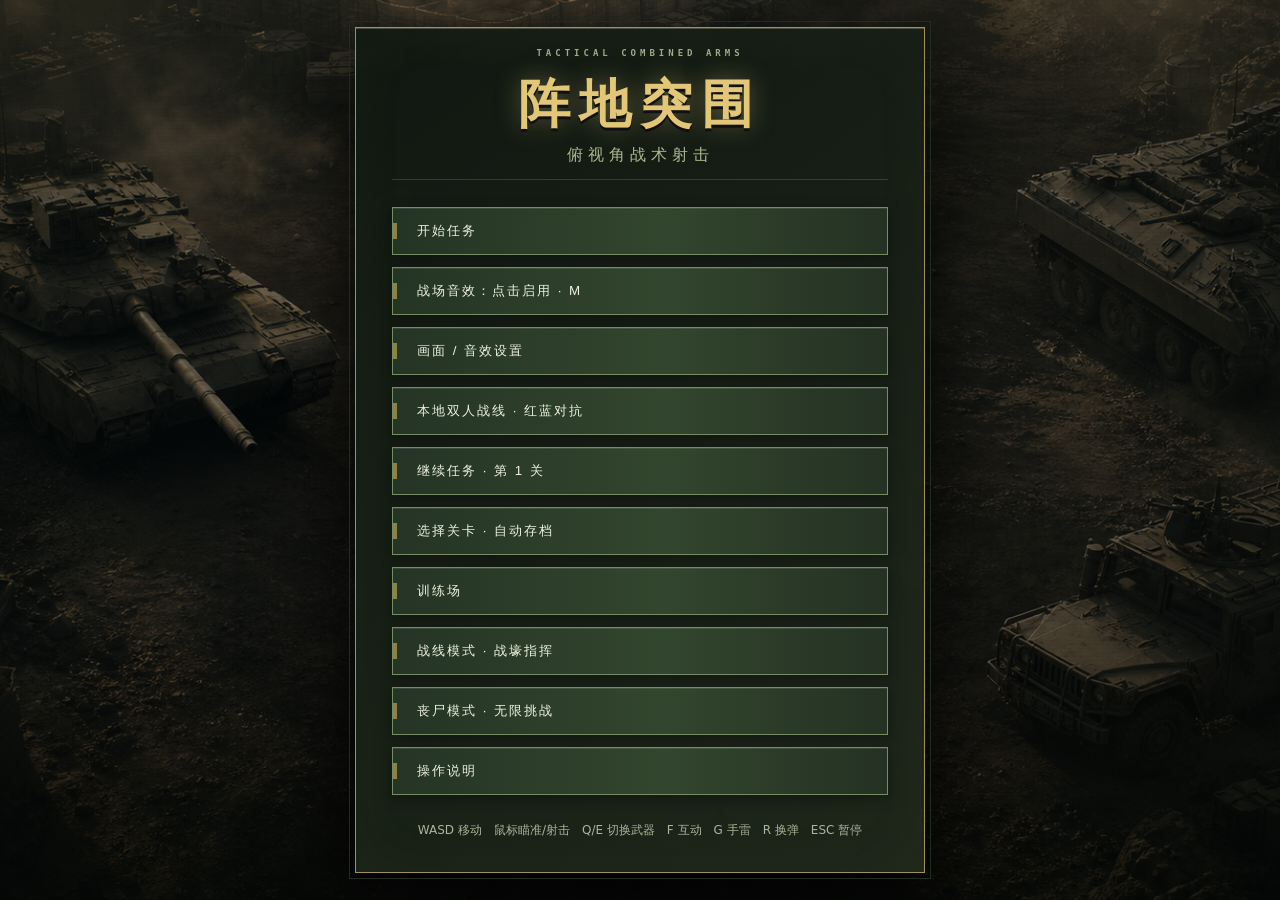
==== index.html @ 6ed1d77a "Initial import of Position Breakout" ====
<!doctype html>
<html lang="zh-CN">
<head>
<meta charset="utf-8" />
<meta name="viewport" content="width=device-width,initial-scale=1" />
<title>阵地突围</title>
<link rel="icon" href="阵地突围-军事图标.ico" />
<style>
  :root{--ink:#d7dfc5;--panel:#172019ee;--line:#6f8352;--accent:#d6a64d;--danger:#d75c4a}
  *{box-sizing:border-box} body{margin:0;min-height:100vh;display:grid;place-items:center;background:radial-gradient(circle at 50% 35%,#263228,#070b08 72%);color:var(--ink);font-family:"Microsoft YaHei",system-ui,sans-serif;overflow:hidden;user-select:none}
  canvas{display:block;margin:auto;background:#52613a;image-rendering:auto;cursor:crosshair;max-width:100vw;max-height:100vh;filter:contrast(1.075) saturate(1.08);box-shadow:0 0 0 1px #89947855,0 24px 90px #000d}
  .screen{position:fixed;inset:0;display:grid;place-items:center;background:radial-gradient(circle,#334126 0,#11190f 72%);z-index:3}.panel{width:min(570px,90vw);max-height:94vh;overflow:auto;padding:36px;text-align:center;background:linear-gradient(145deg,#19231bea,#0d140fee);border:1px solid #899777;outline:1px solid #202b21;outline-offset:5px;box-shadow:0 18px 70px #000d,inset 0 1px #d9e3c622}
  h1{margin:0;color:#e3c778;font-size:48px;letter-spacing:9px;text-shadow:0 3px #11190f,0 0 28px #d8bd6b44}h2{margin:5px 0 27px;color:#aab990;font-weight:normal;letter-spacing:5px;font-size:16px}.btn{display:block;width:100%;margin:12px 0;padding:14px;border:1px solid #82936b;background:linear-gradient(180deg,#34472f,#21301f);color:#edf3df;font:700 17px inherit;letter-spacing:2px;cursor:pointer;box-shadow:inset 0 1px #cdd8bb22,0 4px 12px #0005;transition:transform .14s,filter .14s,border-color .14s}.btn:hover{background:linear-gradient(180deg,#526942,#31472d);border-color:#c0b16e;filter:brightness(1.08);transform:translateY(-1px)}.btn:active{transform:translateY(1px)}.hint{font-size:12px;color:#aab59a;line-height:1.8;margin-top:25px}.hidden{display:none!important}
  #overlay{background:#050805c7;backdrop-filter:blur(4px)}#overlay .panel{width:min(760px,94vw);padding:28px}.modal{max-height:88vh;overflow:auto;text-align:left;padding:0 4px}.modal h2{text-align:center;color:#d6bd72}.modal li{margin:8px 0;color:#d4dcc7;line-height:1.55}.modal kbd{background:#546047;padding:2px 7px;border:1px solid #899877;border-radius:2px;color:#fff}.modal>.btn:last-child{position:sticky;bottom:0;margin-top:18px;box-shadow:0 -10px 24px #10170fe8}
  .level-grid{display:grid;grid-template-columns:repeat(3,1fr);gap:9px;margin:18px 0}.level-grid .btn{margin:0;padding:11px 7px;font-size:13px;letter-spacing:0}.level-grid .locked{opacity:.38;cursor:not-allowed;filter:grayscale(1)}.save-status{color:#d6bd72;font-size:13px;line-height:1.7;margin:8px 0 15px}
  #toast{position:fixed;left:50%;top:18%;transform:translateX(-50%);z-index:2;color:#fff5cb;background:#172017dc;border:1px solid #929a63;padding:10px 18px;opacity:0;transition:.2s;pointer-events:none}.show{opacity:1!important}
#menu{background:linear-gradient(90deg,rgba(5,9,6,.68),rgba(8,12,8,.2),rgba(5,9,6,.67)),url('menu-vehicles-background.png') center/cover no-repeat}
#menu::before{content:"";position:absolute;inset:0;pointer-events:none;background:linear-gradient(180deg,#d5c0800e 0,transparent 28%,transparent 68%,#020503a6 100%),repeating-linear-gradient(0deg,#fff0 0 3px,#00000012 4px);mix-blend-mode:normal}
#menu .panel{position:relative;background:linear-gradient(145deg,#101811f2,#20291ce8);backdrop-filter:blur(7px);border-color:#a0915d;box-shadow:0 24px 80px #000e,inset 0 1px #f3e6b33d,inset 0 0 60px #8196650c}
#menu .panel::before{content:"TACTICAL COMBINED ARMS";display:block;margin:-16px 0 12px;color:#9eaa8a;font:700 9px Consolas,monospace;letter-spacing:4px}
#menu h1{font-size:52px;text-shadow:0 3px 0 #111,0 0 24px #d6bd7266}
#menu h2{padding-bottom:13px;border-bottom:1px solid #89977745}
#menu .btn{position:relative;overflow:hidden;background:linear-gradient(90deg,#263626f2,#34482ff2 55%,#253324f2);border-color:#788b67;text-align:left;padding-left:24px}
#menu .btn::after{content:"";position:absolute;left:0;top:0;bottom:0;width:4px;background:#d2b65e99;transform:scaleY(.35);transition:transform .15s,background .15s}
#menu .btn:hover::after,#menu .btn:focus-visible::after{transform:scaleY(1);background:#f0d57c}
  .btn:focus-visible{outline:3px solid #e6ca70;outline-offset:2px}
  @media(max-width:760px){.panel{padding:22px;width:min(94vw,570px)}h1,#menu h1{font-size:38px}.level-grid{grid-template-columns:1fr 1fr}.btn{margin:8px 0;padding:11px;font-size:15px}}
  @media(max-height:760px){#menu .panel{padding:15px 28px}#menu .panel::before{margin:-4px 0 6px}#menu h1{font-size:38px}#menu h2{margin-bottom:8px;padding-bottom:7px}#menu .btn{margin:4px 0;padding:8px 18px}.hint{margin-top:8px}}
</style>
</head>
<body>
<canvas id="game" width="1280" height="720"></canvas><div id="toast"></div>
<section id="menu" class="screen"><div class="panel"><h1>阵地突围</h1><h2>俯视角战术射击</h2><button class="btn" id="start">开始任务</button><button class="btn" id="help">操作说明</button><p class="hint">WASD 移动　鼠标瞄准/射击　Q/E 切换武器　F 互动　G 手雷　R 换弹　ESC 暂停</p></div></section>
<section id="overlay" class="screen hidden"><div id="dialog" class="panel"></div></section>
<script src="src/game-config.js"></script>
<script src="src/performance-system.js"></script>
<script src="src/vehicle-module-system.js"></script>
<script src="src/audio-system.js"></script>
<script src="src/save-system.js"></script>
<script src="src/settings-system.js"></script>
<script src="src/pathfinding-system.js"></script>
<script src="src/combat-feedback-system.js"></script>
<script src="src/frontline-visuals.js"></script>
<script src="src/frontline-duel-system.js"></script>
<script>
(()=>{'use strict';
const C=document.querySelector('#game'),x=C.getContext('2d'),W=C.width,H=C.height,keys={},mouse={x:W/2,y:H/2,down:false,right:false};
let scene='menu',level=0,last=0,cam={x:0,y:0},player, enemies, allies, covers, trenches, vehicles, enemyVehicles, bullets, grenades, effects, pickups, startedAt, killed, toastTimer=0,training=false,zombieMode=false,campaignArmor=0,mission,wave=0,waveDelay=2,defenseLines=[],defenseExpansion=0,factory,autoSummon={type:'rifle',cooldown:0},zombieFrame=0,loopPending=false;
const levels=[
 {name:'第一关 · 边境哨站',w:2400,h:1800,enemies:14,mg:2,sniper:2,engineer:1,turret:0,goal:{x:2240,y:150},vehicles:['humvee','apc'],enemyVehicles:['humvee'],theme:'#50643b',entry:'tunnel',exit:'heli'},
 {name:'第二关 · 前线弹药库',w:3200,h:2400,enemies:22,mg:5,sniper:4,engineer:3,turret:1,goal:{x:1650,y:120},vehicles:['hstv'],enemyVehicles:['apc','hstv'],theme:'#766c44',entry:'heli',exit:'tunnel'},
 {name:'第三关 · 敌军指挥部',w:4000,h:3000,enemies:32,mg:8,sniper:6,engineer:6,turret:3,goal:{x:3740,y:180},vehicles:['humvee','apc','hstv','m1','t90m'],enemyVehicles:['apc','hstv','m1','t90m'],theme:'#615f3c',entry:'tunnel',exit:'heli'}];
levels.push(
 {name:'第四关 · 山谷伏击',w:4300,h:3200,enemies:38,mg:10,sniper:7,engineer:7,turret:4,goal:{x:4030,y:180},vehicles:['apc','hstv'],enemyVehicles:['humvee','apc','hstv'],theme:'#596247',entry:'heli',exit:'tunnel'},
 {name:'第五关 · 铁路枢纽',w:4600,h:3400,enemies:44,mg:12,sniper:9,engineer:8,turret:5,goal:{x:4320,y:220},vehicles:['humvee','apc','m1'],enemyVehicles:['apc','hstv','m1'],theme:'#6c6045',entry:'tunnel',exit:'heli'},
 {name:'第六关 · 雨林补给线',w:4900,h:3600,enemies:52,mg:14,sniper:10,engineer:10,turret:6,goal:{x:4600,y:220},vehicles:['apc','hstv','t90m'],enemyVehicles:['humvee','apc','hstv','t90m'],theme:'#3f5f45',entry:'heli',exit:'tunnel'},
 {name:'第七关 · 海岸要塞',w:5200,h:3800,enemies:60,mg:16,sniper:12,engineer:12,turret:7,goal:{x:4900,y:260},vehicles:['humvee','apc','m1'],enemyVehicles:['apc','hstv','m1','t90m'],theme:'#59606a',entry:'tunnel',exit:'heli'},
 {name:'第八关 · 装甲反击',w:5500,h:4000,enemies:70,mg:19,sniper:14,engineer:14,turret:8,goal:{x:5180,y:260},vehicles:['apc','hstv','m1','t90m'],enemyVehicles:['humvee','apc','hstv','m1','t90m'],theme:'#6c5540',entry:'heli',exit:'tunnel'},
 {name:'第九关 · 最终阵地',w:5900,h:4300,enemies:82,mg:22,sniper:16,engineer:16,turret:10,goal:{x:5550,y:300},vehicles:['humvee','apc','hstv','m1','t90m'],enemyVehicles:['apc','hstv','m1','m1','t90m','t90m'],theme:'#484b37',entry:'tunnel',exit:'heli'}
);
for(let i=3;i<levels.length;i++){levels[i].vehicles.push('bmpt');if(i>=4)levels[i].enemyVehicles.push('bmpt')}
for(let i=2;i<levels.length;i++){levels[i].vehicles.push('apache');levels[i].enemyVehicles.push('apache')}
const trainingLevel={name:'训练场',w:2400,h:1800,enemies:8,mg:3,sniper:3,engineer:3,turret:2,goal:{x:2240,y:150},vehicles:['humvee','apc','hstv','m1','t90m','bmpt','apache'],enemyVehicles:['humvee','apc','hstv','m1','t90m','bmpt','apache'],theme:'#4c623f',entry:'tunnel',exit:'heli'};
const zombieLevel={name:'丧尸模式 · 城区兵工厂',w:4200,h:3200,enemies:0,mg:0,sniper:0,engineer:0,turret:0,goal:{x:-500,y:-500},vehicles:['humvee','apc','hstv','m1','t90m','bmpt','apache'],enemyVehicles:[],theme:'#343b39',entry:'tunnel',exit:'tunnel'};
const campaignLevelZero=levels[0];
const SAVE_KEY='position_breakout_save_v2';
function loadCampaignSave(){try{let bundled=GameSaveSystem?.loadSection('campaign',null),raw=localStorage.getItem(SAVE_KEY),s=bundled|| (raw?JSON.parse(raw):{});return {maxUnlocked:clamp(finite(s.maxUnlocked,0),0,levels.length-1),completed:clamp(finite(s.completed,-1),-1,levels.length-1),armor:clamp(finite(s.armor,0),0,80)}}catch(e){return {maxUnlocked:0,completed:-1,armor:0}}}
let campaignSave=loadCampaignSave();campaignArmor=campaignSave.armor;
function persistCampaignSave(){campaignSave.armor=campaignArmor;let protectedSave=GameSaveSystem?.saveSection('campaign',campaignSave)??true;try{localStorage.setItem(SAVE_KEY,JSON.stringify(campaignSave));return protectedSave}catch(e){return false}}
function completeCampaignLevel(index){if(index<0||index>=levels.length)return;campaignSave.completed=Math.max(campaignSave.completed,index);campaignSave.maxUnlocked=Math.max(campaignSave.maxUnlocked,Math.min(levels.length-1,index+1));campaignArmor=Math.min(80,(campaignSave.completed+1)*10);persistCampaignSave();message(`战役进度已保存 · 护甲成长 ${campaignArmor}%`)}
const allyCosts={rifle:2,mg:4,sniper:6,engineer:8};
const reinforcementNames={rifle:'步枪兵',mg:'机枪兵',sniper:'狙击兵',engineer:'工兵',flamer:'喷火兵',humvee:'悍马军用车',apc:'CM34装甲车',hstv:'HSTV轻型坦克',m1:'M1主战坦克',t90m:'T-90M主战坦克',bmpt:'BMPT坦克歼击车',apache:'守护者阿帕奇直升机'};
const reinforcementName=type=>reinforcementNames[type]||type;
const weaponSpecs=[{name:'突击步枪',cap:30,reload:1.8},{name:'霰弹枪',cap:8,reload:2.2},{name:'轻机枪',cap:80,reload:3.2},{name:'狙击步枪',cap:5,reload:3.5},{name:'RPG',cap:1,reload:5},{name:'毒刺导弹',cap:1,reload:5.5}];
const shellTypes={he:{name:'榴弹',damage:1,blast:1,vehicle:10,crew:0,interceptable:true,color:'#ffbf54'},heat:{name:'破甲弹',damage:1.15,blast:.42,vehicle:45,crew:.12,interceptable:true,color:'#ff7655'},ap:{name:'穿甲弹',damage:1.85,blast:0,vehicle:100,crew:0,interceptable:false,penetration:7,color:'#e7f1ff'}};
function configureShell(b,kind,baseDamage,baseBlast,normalLife){let s=shellTypes[kind];b.shell=true;b.shellKind=kind;b.damage=baseDamage*s.damage;b.vehicleMult=s.vehicle;b.crewDamage=s.crew;b.interceptable=s.interceptable;b.penetration=s.penetration||0;b.pierce=s.penetration||0;b.blast=baseBlast*s.blast;b.life=kind==='ap'?Infinity:normalLife;b.r=kind==='ap'?6:kind==='heat'?8:10;b.color=s.color;return b}
function detonateShell(b){if(b.detonated)return;b.detonated=true;if(b.blast)blast({x:b.x,y:b.y,r:b.blast,damage:b.damage,from:b.from,owner:b.owner});b.life=0}
function guideMissile(b,dt){if(!b.target||b.target.dead)return;let desired=Math.atan2(b.target.y-b.y,b.target.x-b.x),current=Math.atan2(b.vy,b.vx),diff=Math.atan2(Math.sin(desired-current),Math.cos(desired-current)),next=current+clamp(diff,-b.turnRate*dt,b.turnRate*dt),speed=Math.hypot(b.vx,b.vy);b.vx=Math.cos(next)*speed;b.vy=Math.sin(next)*speed}
function rnd(a,b){return a+Math.random()*(b-a)} function clamp(v,a,b){return Math.max(a,Math.min(b,v))} function dist(a,b){return Math.hypot(a.x-b.x,a.y-b.y)}
function finite(n,fallback=0){return Number.isFinite(n)?n:fallback}
function sanitizeCombatState(){if(player){player.hp=clamp(finite(player.hp,100),0,100);player.armor=clamp(finite(player.armor,0),0,100)}for(const e of enemies||[]){e.hp=clamp(finite(e.hp,e.maxHp||1),0,e.maxHp||1)}for(const a of allies||[]){a.hp=clamp(finite(a.hp,a.maxHp||1),0,a.maxHp||1)}for(const v of [...(vehicles||[]),...(enemyVehicles||[])]){v.max=Math.max(1,finite(v.max,1));v.hp=clamp(finite(v.hp,v.max),0,v.max)}}
function message(s){const e=document.querySelector('#toast');e.textContent=s;e.classList.add('show');clearTimeout(toastTimer);toastTimer=setTimeout(()=>e.classList.remove('show'),1500)}
function scheduleGameLoop(){if(loopPending||!(scene==='play'||scene==='loading'))return;loopPending=true;requestAnimationFrame(loop)}
function startGame(n=0,isTraining=false,isZombie=false){level=clamp(n,0,levels.length-1);training=isTraining;zombieMode=isZombie;GameAudio.setMode(isZombie?'zombie':isTraining?'training':'campaign');GameAudio.unlock();levels[0]=isZombie?zombieLevel:isTraining?trainingLevel:campaignLevelZero;scene='play';document.querySelector('#menu').classList.add('hidden');document.querySelector('#overlay').classList.add('hidden');buildLevel();disperseVehicleSpawns();setupMission(activeLevel());if(training)configureTrainingTargets();if(zombieMode){setupZombieMode();populateZombieCity()}startedAt=performance.now();last=startedAt;scheduleGameLoop()}
function activeLevel(){return zombieMode?zombieLevel:training?trainingLevel:levels[level]}
function disperseVehicleSpawns(){let L=activeLevel();if(training){let place=(group,enemy)=>group.forEach((v,i)=>{let col=i%4,row=Math.floor(i/4);v.x=clamp(L.w*((enemy?.62:.13)+col*.085),v.r+45,L.w-v.r-45);v.y=clamp(L.h*(.28+row*.38),v.r+45,L.h-v.r-45);if(v.type==='apache'){v.x=L.w*(enemy?.78:.22);v.y=L.h*.76;v.altitude=170}v.angle=enemy?Math.PI:0;v.turret=v.angle});place(vehicles,false);place(enemyVehicles,true)}else{let spots=[[.18,.25],[.79,.23],[.22,.76],[.76,.74],[.5,.34],[.5,.78],[.34,.52],[.67,.52]];let occupied=[];for(const [group,offset,enemy]of[[vehicles,0,false],[enemyVehicles,4,true]])group.forEach((v,i)=>{let p=spots[(i+offset)%spots.length],candidate=v.type==='apache'?{x:L.w*(enemy?.82:.58),y:L.h*.18}:{x:L.w*p[0],y:L.h*p[1]};for(let tries=0;tries<16&&occupied.some(o=>dist(o,candidate)<o.r+v.r+80);tries++){let a=(i*2.4+tries)*1.7,ring=110+Math.floor(tries/4)*80,origin=v.type==='apache'?[enemy?.82:.58,.18]:p;candidate.x=clamp(L.w*origin[0]+Math.cos(a)*ring,v.r+30,L.w-v.r-30);candidate.y=clamp(L.h*origin[1]+Math.sin(a)*ring,v.r+30,L.h-v.r-30)}v.x=candidate.x;v.y=candidate.y;if(v.type==='apache')v.altitude=170;occupied.push(v)})}covers=covers.filter(c=>[...vehicles,...enemyVehicles].every(v=>dist(c,v)>c.r+v.r+65))}
function populateZombieCity(){covers=covers.filter(c=>dist(c,factory)>760);for(let i=0;i<75;i++){let type=i%5===0?'wall':i%3===0?'crate':'building',r=type==='building'?rnd(52,88):type==='wall'?rnd(36,64):rnd(18,28),p={x:rnd(110,zombieLevel.w-110),y:rnd(110,zombieLevel.h-110),r,type,hp:type==='crate'?70:999};if(dist(p,factory)>760&&!solid(p,r+18))covers.push(p)}}
function configureTrainingTargets(){for(const e of enemies){e.trainingTarget=true;e.speed=0;e.detect=0;e.alert=-999}for(const v of enemyVehicles){v.trainingTarget=true;v.fire=Infinity;v.coaxFire=Infinity;v.aaFire=Infinity;v.stationary=-Infinity;v.disabled=true}}
function resetTrainingTargets(){if(!training)return;for(const e of enemies){e.dead=false;e.hp=e.maxHp;e.hit=0;e.alert=-999}for(const v of enemyVehicles){v.dead=false;v.hp=v.max;v.enemyCrew=v.capacity;v.aps=v.type==='m1'?4:0;v.disabled=true;v.fire=Infinity;v.coaxFire=Infinity;v.aaFire=Infinity}message('训练标靶已全部重置')}
function resupplyTraining(){if(!training)return;player.hp=100;player.armor=100;player.ammo=weaponSpecs.map(w=>w.cap);player.reserve=[150,48,240,25,8,6];player.grenades=3;if(player.inVehicle){let v=player.inVehicle;v.hp=v.max;v.disabled=false;v.heat=0;v.overheated=false;v.aps=v.type==='m1'?4:v.aps;v.missileAmmo=4;v.missileReload=0}message('训练补给完成：生命、护甲与弹药已恢复')}
function setupMission(L){let types=['clear','vehicles','capture','turrets','commander','capture','vehicles','commander','clear'],type=training?'training':types[level]||'clear';mission={type,target:{x:L.w*.62,y:L.h*.46},hold:0,required:5,label:'',contested:false};if(type==='clear')mission.label='歼灭战区全部敌军';if(type==='vehicles')mission.label='摧毁敌方全部载具';if(type==='capture'){mission.label='占领前沿据点';covers=covers.filter(c=>dist(c,mission.target)>c.r+125);trenches=trenches.filter(t=>dist(t,mission.target)>180)}if(type==='turrets')mission.label='摧毁敌军火力点';if(type==='commander'){let c=enemies.find(e=>e.type==='turret')||enemies[0];if(c){c.commander=true;c.hp=250;c.maxHp=250}mission.commander=c;mission.label='击杀敌军指挥官'}if(type==='training')mission.label='自由训练：敌军不会反击'}
function objectiveComplete(){if(!mission)return false;if(mission.type==='training')return false;if(mission.type==='clear')return enemies.every(e=>e.dead)&&enemyVehicles.every(v=>v.dead);if(mission.type==='vehicles')return enemyVehicles.every(v=>v.dead);if(mission.type==='turrets')return enemies.filter(e=>e.type==='turret').every(e=>e.dead);if(mission.type==='commander')return !!mission.commander?.dead;if(mission.type==='capture')return mission.hold>=mission.required;return false}
function updateMission(dt){if(!mission||mission.type!=='capture'||scene!=='play'||mission.hold>=mission.required)return;let friendly=[player,...allies.filter(a=>!a.dead&&!a.inVehicle),...vehicles.filter(v=>!v.dead&&(player.inVehicle===v||v.crew.some(a=>!a.dead)))],hostile=[...enemies.filter(e=>!e.dead),...enemyVehicles.filter(v=>!v.dead)],ours=friendly.some(o=>dist(o,mission.target)<90),theirs=hostile.some(o=>dist(o,mission.target)<105);mission.contested=ours&&theirs;if(ours&&!theirs)mission.hold=clamp(mission.hold+dt,0,mission.required);else if(theirs&&!ours)mission.hold=clamp(mission.hold-dt*.12,0,mission.required);if(mission.hold>=mission.required){mission.hold=mission.required;mission.contested=false;message('据点占领完成',2)}}
function drawCombatOverlays(){if(!player)return;if(!player.inVehicle){let q=world(player);bar(q.x,q.y-player.r-20,player.hp/100,'#58df70')}for(const a of allies)if(!a.dead&&!a.inVehicle){let q=world(a);bar(q.x,q.y-a.r-12,a.hp/a.maxHp,'#58a9ff')}if(!mission)return;x.save();x.fillStyle='#0d1710e8';x.fillRect(W/2-205,54,410,30);x.strokeStyle=mission.contested?'#ff6464':'#809b67';x.strokeRect(W/2-205,54,410,30);x.fillStyle='#eff4df';x.font='14px Microsoft YaHei';x.textAlign='center';let text=`任务目标：${mission.label}`;if(mission.type==='capture')text+=` ${Math.ceil(mission.hold/mission.required*100)}%${mission.contested?' · 争夺中':''}`;x.fillText(text,W/2,75);x.textAlign='left';if(mission.type==='capture'){let q=world(mission.target),done=mission.hold>=mission.required;x.strokeStyle=done?'#58df70':mission.contested?'#ff6464':'#6cc8ff';x.lineWidth=3;x.beginPath();x.arc(q.x,q.y,90,0,Math.PI*2);x.stroke();x.fillStyle=done?'#b8ffc5':mission.contested?'#ffc0c0':'#c8edff';x.font='12px Microsoft YaHei';x.fillText(done?'据点已控制':mission.contested?'据点争夺中':'占领区',q.x-28,q.y-100)}x.restore()}
function buildLevel(){let L=activeLevel();player={x:135,y:L.h-130,r:14,hp:100,armor:training?100:campaignArmor,spawnPoints:0,angle:-Math.PI/2,weapon:0,ammo:[30,8,80,5,1,1],reserve:[150,48,240,25,8,6],grenades:3,reload:0,reloadWeapon:null,reloadTotal:0,fire:0,flash:0,hurtTimer:0,inVehicle:null,walk:0}; bullets=[];grenades=[];effects=[];pickups=[];covers=[];trenches=[];vehicles=[];enemyVehicles=[];enemies=[];allies=[];killed=0;
  for(let i=0;i<45+level*25;i++){let type=i%11===0?'building':i%7===0?'sand':i%9===0?'wall':'crate',r=type==='building'?rnd(68,94):type==='wall'?rnd(35,70):rnd(19,30);covers.push({x:rnd(130,L.w-100),y:rnd(130,L.h-140),r,type,hp:type==='crate'?50:type==='sand'?150:999});}
  // clear spawn/goal lanes
  covers=covers.filter(c=>dist(c,player)>100&&dist(c,L.goal)>100);
  for(let i=0;i<4+level*2;i++)trenches.push({x:rnd(300,L.w-350),y:rnd(260,L.h-330),w:rnd(180,360),h:rnd(42,70)});
  for(let i=0;i<L.enemies;i++)spawnEnemy('rifle',i);for(let i=0;i<L.mg;i++)spawnEnemy('mg',i);for(let i=0;i<L.sniper;i++)spawnEnemy('sniper',i);for(let i=0;i<L.engineer;i++)spawnEnemy('engineer',i);for(let i=0;i<L.turret;i++)spawnEnemy('turret',i);
  L.vehicles.forEach((type,i)=>vehicles.push(makeVehicle(type,type==='apc'?{x:L.w*.52,y:L.h*.68}:{x:L.w*.25,y:L.h*.3+i*150})));L.enemyVehicles.forEach((type,i)=>{let v=makeVehicle(type,{x:L.w*.62+i*170,y:L.h*.28+i*210});v.enemy=true;v.angle=Math.PI/2;enemyVehicles.push(v)});covers=covers.filter(c=>[...vehicles,...enemyVehicles].every(v=>dist(c,v)>c.r+v.r+55));for(const type of ['rifle','mg','sniper','engineer'])allies.push(createAlly(type));spawnPickups();cam.x=clamp(player.x-W/2,0,L.w-W);cam.y=clamp(player.y-H/2,0,L.h-H);
}
function spawnPickups(){let L=levels[level],types=[];for(let i=0;i<4+level*2;i++)types.push('point');for(let i=0;i<3+level;i++)types.push('med');for(let i=0;i<2+level;i++)types.push('armor');for(const type of types){let p;for(let n=0;n<30;n++){p={x:rnd(180,L.w-150),y:rnd(150,L.h-180),type,active:true,r:15};if(!solid(p,25)&&dist(p,player)>140)break}pickups.push(p)}}
function collectPickups(){if(player.inVehicle)return;for(const p of pickups){if(!p.active||dist(p,player)>34)continue;let collected=false;if(p.type==='point'){player.spawnPoints+=2;p.active=false;collected=true;message('获得增援点 +2')}else if(p.type==='med'&&player.hp<100){player.hp=Math.min(100,player.hp+45);p.active=false;collected=true;message('使用医疗包：生命 +45')}else if(p.type==='armor'&&player.armor<100){player.armor=Math.min(100,player.armor+60);p.active=false;collected=true;message('装备防弹衣：护甲 +60')}if(collected)GameAudio.playUi('pickup')}}
function spawnEnemy(type,i){let L=activeLevel(),e={x:rnd(320,L.w-140),y:rnd(130,L.h-300),type,angle:0,fire:rnd(0,1),alert:0,dead:false,hit:0};if(type==='rifle')Object.assign(e,{r:13,hp:50,speed:82,rate:.55,damage:8,range:410,detect:500});if(type==='mg')Object.assign(e,{r:16,hp:90,speed:48,rate:.105,damage:9,range:500,detect:580});if(type==='sniper')Object.assign(e,{r:13,hp:45,speed:58,rate:2.5,damage:38,range:900,detect:1450});if(type==='engineer')Object.assign(e,{r:15,hp:70,speed:54,rate:4.8,damage:105,range:620,detect:720});if(type==='turret')Object.assign(e,{r:21,hp:200,speed:0,rate:.35,damage:15,range:620,detect:700});e.maxHp=e.hp;if(training){e.x=1350+(i%6)*190;e.y=360+Math.floor(i/6)*210;e.trainingTarget=true;e.speed=0;e.detect=0;e.alert=-999}enemies.push(e)}
function createAlly(type){
  const radius=type==='mg'||type==='flamer'?16:13;
  const slots=[[-36,-36],[36,-36],[-36,36],[36,36],[0,-52],[52,0],[0,52],[-52,0]];
  let position=null;
  for(let i=0;i<slots.length;i++){
    const slot=slots[((allies?.length||0)+i)%slots.length],candidate={x:player.x+slot[0],y:player.y+slot[1]};
    const clear=(allies||[]).every(other=>other.dead||other.inVehicle||dist(candidate,other)>radius+other.r+8);
    if(clear){position=candidate;break}
  }
  position??={x:player.x+rnd(-45,45),y:player.y+rnd(-45,45)};
  let a={x:position.x,y:position.y,type,friendly:true,angle:player.angle,fire:0,dead:false,hit:0,inVehicle:null,r:radius};
  if(type==='rifle')Object.assign(a,{hp:70,maxHp:70,speed:115,rate:.4,damage:10,range:430,detect:520});
  if(type==='mg')Object.assign(a,{hp:95,maxHp:95,speed:92,rate:.09,damage:9,range:490,detect:560});
  if(type==='sniper')Object.assign(a,{hp:60,maxHp:60,speed:100,rate:2.2,damage:42,range:900,detect:1350});
  if(type==='engineer')Object.assign(a,{hp:85,maxHp:85,speed:88,rate:4.6,damage:105,range:610,detect:700});
  if(type==='flamer')Object.assign(a,{hp:110,maxHp:110,speed:82,rate:.2,damage:4,range:125,detect:380});
  return a
}
function buyAlly(type){let cost=allyCosts[type];if(allies.filter(a=>!a.dead).length>=16){message('普通模式队友人数已达上限 16 人');return}if(scene!=='play'||player.spawnPoints<cost){message(`增援点不足，需要 ${cost}`);return}player.spawnPoints-=cost;allies.push(createAlly(type));message(`${type==='rifle'?'步枪兵':type==='mg'?'机枪兵':type==='sniper'?'狙击兵':'工兵'}加入小队`)}
function updateAllyAntiVehicle(){for(const a of allies){if(a.dead||a.inVehicle||a.type!=='engineer'||a.fire>0)continue;let target=enemyVehicles.filter(v=>!v.dead&&dist(v,a)<900&&canLockMissile(a,v)).sort((u,v)=>dist(u,a)-dist(v,a))[0];if(target){let ang=Math.atan2(target.y-a.y,target.x-a.x);a.angle=ang;shoot(a,ang,68,350,rnd(-.012,.012));let missile=bullets[bullets.length-1];configureShell(missile,'heat',68,30,2.8);missile.homing=true;missile.target=target;missile.turnRate=2.7;missile.missile='stinger';a.fire=5.2}}}
function updateAllies(dt){for(const a of allies){if(a.dead)continue;if(a.inVehicle){a.x=a.inVehicle.x;a.y=a.inVehicle.y;a.fire-=dt;if(a.inVehicle.openTop){let target=enemies.filter(e=>!e.dead&&dist(e,a)<a.detect).sort((u,v)=>dist(u,a)-dist(v,a))[0];if(target&&a.fire<=0){let ang=Math.atan2(target.y-a.y,target.x-a.x);a.angle=ang;if(a.type==='engineer'){shoot(a,ang,a.damage,290,rnd(-.025,.025));configureShell(bullets[bullets.length-1],'heat',a.damage,42,2.4)}else shoot(a,ang,a.damage,a.type==='sniper'?1050:680,a.type==='sniper'?rnd(-.012,.012):rnd(-.055,.055));a.fire=a.rate}}continue}a.fire-=dt;a.hit=Math.max(0,a.hit-dt);let target=enemies.filter(e=>!e.dead&&dist(e,a)<a.detect).sort((u,v)=>dist(u,a)-dist(v,a))[0];if(target&&!player.inVehicle){let d=dist(target,a),ang=Math.atan2(target.y-a.y,target.x-a.x);a.angle=ang;if(d>a.range*.72)move(a,Math.cos(ang)*a.speed*dt,Math.sin(ang)*a.speed*dt,a.r);if(d<a.range&&a.fire<=0){if(a.type==='engineer'){shoot(a,ang,a.damage,290,rnd(-.025,.025));configureShell(bullets[bullets.length-1],'heat',a.damage,42,2.4)}else shoot(a,ang,a.damage,a.type==='sniper'?1050:680,a.type==='sniper'?rnd(-.012,.012):rnd(-.055,.055));a.fire=a.rate}}else{let leader=player.inVehicle||player,d=dist(a,leader),follow=player.inVehicle?42:105;if(d>follow){let ang=Math.atan2(leader.y-a.y,leader.x-a.x);a.angle=ang;move(a,Math.cos(ang)*a.speed*dt,Math.sin(ang)*a.speed*dt,a.r)}}}}
function makeVehicle(type,p){const profiles={apc:{name:'CM34 装甲车',r:26,hp:650,capacity:6,move:250,gun:18,sideGun:8,bulletFactor:.18,shellFactor:.78},humvee:{name:'M1151 军用悍马',r:22,hp:240,capacity:4,move:310,openTop:true,bulletFactor:.5,shellFactor:.8,crewFactor:.55},hstv:{name:'HSTV-L 轻型坦克',r:29,hp:1100,capacity:3,move:225,main:175,reload:1.5,shellSpeed:590,blast:90,coax:10,bulletFactor:.03,shellFactor:.5},m1:{name:'M1A2 重型主战坦克',r:35,hp:2600,capacity:4,move:190,main:340,reload:2.5,shellSpeed:760,blast:140,coax:12,autoGun:true,aps:4,bulletFactor:.006,frontFactor:.0015,shellFactor:.36,frontShellFactor:.2},t90m:{name:'T-90M 主战坦克',r:35,hp:2500,capacity:3,move:195,main:320,reload:3,shellSpeed:735,blast:130,coax:12,autoGun:true,bulletFactor:.008,frontFactor:.002,shellFactor:.34,frontShellFactor:.2,frontLockImmune:true},bmpt:{name:'BMPT 坦克歼击车',r:35,hp:2550,capacity:5,move:188,gun:18,bulletFactor:.008,shellFactor:.38},apache:{name:'AH-64D 守护者阿帕奇',r:32,hp:980,capacity:2,move:285,gun:17,airborne:true,altitude:150,flares:4,bulletFactor:.34,shellFactor:.55}}[type];return {...p,...profiles,type,baseMove:profiles.move,moduleState:VehicleModuleSystem.create(type),hp:profiles.hp,max:profiles.hp,crew:[],ammoType:'he',baseReload:profiles.reload,autoGunBase:!!profiles.autoGun,angle:-Math.PI/2,turret:-Math.PI/2,aaTurret:-Math.PI/2,speed:0,stationary:0,lastDamage:0,disabled:false,fire:0,coaxFire:0,aaFire:0,leftFire:0,rightFire:0,heat:0,missileAmmo:4,missileFire:0,missileReload:0,grenadeFire:0,aps:profiles.aps||0,flares:profiles.flares||0,dead:false}}
function inputWorld(){return {x:mouse.x+cam.x,y:mouse.y+cam.y}}function inTrench(o){return trenches.some(t=>o.x>t.x-t.w/2&&o.x<t.x+t.w/2&&o.y>t.y-t.h/2&&o.y<t.y+t.h/2)}function solid(o,rad,ignore){for(const c of covers)if(c.hp>0&&Math.hypot(o.x-c.x,o.y-c.y)<rad+c.r)return true;for(const v of [...vehicles,...enemyVehicles])if(v!==ignore&&!v.dead&&Math.hypot(o.x-v.x,o.y-v.y)<rad+v.r)return true;return false}
function lineBlocked(a,b,padding=3){let dx=b.x-a.x,dy=b.y-a.y,len2=dx*dx+dy*dy;if(len2<1)return false;for(const c of covers)if(c.hp>0){let t=clamp(((c.x-a.x)*dx+(c.y-a.y)*dy)/len2,0,1),px=a.x+dx*t,py=a.y+dy*t;if(Math.hypot(c.x-px,c.y-py)<c.r+padding&&dist(a,c)>c.r+8&&dist(b,c)>c.r+8)return true}return false}
function hasLineOfSight(a,b){return !lineBlocked(a,b,2)}
function move(o,dx,dy,rad,ignore){if(o.disabled)return;let vehicle=vehicles.includes(o)||enemyVehicles.includes(o),slow=(inTrench(o)&&vehicle) ? 0.38 : 1;dx*=slow;dy*=slow;let nx=clamp(o.x+dx,rad,levels[level].w-rad),ny=clamp(o.y+dy,rad,levels[level].h-rad);if(!solid({x:nx,y:o.y},rad,ignore))o.x=nx;if(!solid({x:o.x,y:ny},rad,ignore))o.y=ny}
function resolveObstacleOverlap(o,rad,ignore){let L=activeLevel();for(let pass=0;pass<2;pass++){for(const c of covers)if(c.hp>0){let dx=o.x-c.x,dy=o.y-c.y,d=Math.hypot(dx,dy),min=rad+c.r+3;if(d<min){let a=d>.01?Math.atan2(dy,dx):Math.random()*Math.PI*2;o.x=c.x+Math.cos(a)*min;o.y=c.y+Math.sin(a)*min}}for(const v of [...vehicles,...enemyVehicles])if(v!==o&&v!==ignore&&!v.dead){let dx=o.x-v.x,dy=o.y-v.y,d=Math.hypot(dx,dy),min=rad+v.r+3;if(d<min){let a=d>.01?Math.atan2(dy,dx):Math.random()*Math.PI*2;o.x=v.x+Math.cos(a)*min;o.y=v.y+Math.sin(a)*min}}}o.x=clamp(o.x,rad,L.w-rad);o.y=clamp(o.y,rad,L.h-rad)}
function smartMove(o,ang,speed,dt,rad,ignore){resolveObstacleOverlap(o,rad,ignore);ang=PathfindingSystem?.steerAngle(o,ang,rad,{obstacles:covers,ignore,lookAhead:o.zombie?260:o.main||o.type==='bmpt'?230:180})??ang;let sx=o.x,sy=o.y,moved=false;for(const off of[0,.38,-.38,.72,-.72,1.08,-1.08,1.48,-1.48,2.05,-2.05,Math.PI]){let bx=o.x,by=o.y;move(o,Math.cos(ang+off)*speed*dt,Math.sin(ang+off)*speed*dt,rad,ignore);if(Math.hypot(o.x-bx,o.y-by)>.12){moved=true;break}}if(!moved){o._stuck=finite(o._stuck,0)+dt;if(o._stuck>.45){resolveObstacleOverlap(o,rad+8,ignore);PathfindingSystem?.clear(o);o._stuck=0}}else o._stuck=0}
function sweptCircleHit(x1,y1,x2,y2,cx,cy,r){let dx=x2-x1,dy=y2-y1,len=dx*dx+dy*dy,t=len?clamp(((cx-x1)*dx+(cy-y1)*dy)/len,0,1):0,px=x1+dx*t,py=y1+dy*t;return Math.hypot(px-cx,py-cy)<r}
function updateRouteRecovery(dt){let leader=player.inVehicle||player;for(const a of allies){if(a.dead||a.inVehicle||a.fixedTurret)continue;let target=enemies.filter(e=>!e.dead).sort((u,v)=>dist(a,u)-dist(a,v))[0]||leader;if(a._routeX!==undefined&&Math.hypot(a.x-a._routeX,a.y-a._routeY)<.2&&dist(a,target)>100)smartMove(a,Math.atan2(target.y-a.y,target.x-a.x),a.speed,dt,a.r);a._routeX=a.x;a._routeY=a.y}for(const e of enemies){if(e.dead||e.zombie||!e.speed)continue;let target=e.targetChoice;if(target&&e.alert>0&&e._routeX!==undefined&&Math.hypot(e.x-e._routeX,e.y-e._routeY)<.2&&dist(e,target)>180)smartMove(e,Math.atan2(target.y-e.y,target.x-e.x),e.speed,dt,e.r);e._routeX=e.x;e._routeY=e.y}for(const v of enemyVehicles){if(v.dead||v.disabled)continue;let target=v.targetChoice;if(target&&finite(v.targetMemoryUntil,0)>performance.now()&&v._routeX!==undefined&&Math.hypot(v.x-v._routeX,v.y-v._routeY)<.2&&dist(v,target)>360)smartMove(v,Math.atan2(target.y-v.y,target.x-v.x),v.move*.45,dt,v.r,v);v._routeX=v.x;v._routeY=v.y}}
function shoot(owner,ang,damage,speed=760,spread=0){let twin=owner.type==='bmpt'&&speed===880,count=twin?2:1,lastShot=null;for(let i=0;i<count;i++){let shotSpread=spread+(twin?(i?0.018:-0.018):0),side=twin?(i?5:-5):0,b={x:owner.x+Math.cos(ang)*(owner.r+7)-Math.sin(ang)*side,y:owner.y+Math.sin(ang)*(owner.r+7)+Math.cos(ang)*side,vx:Math.cos(ang+shotSpread)*speed,vy:Math.sin(ang+shotSpread)*speed,damage,owner,from:owner===player||owner.friendly||vehicles.includes(owner)?'p':'e',life:1.2,r:3};if(owner.type==='sniper'||owner.fortress)b.sniperRound=true;bullets.push(b);lastShot=b;effects.push({type:'flash',x:b.x,y:b.y,t:.06})}GameAudio.playWeapon(owner,lastShot,player?.inVehicle||player)}
function blastScale(g,target,targetSide){if(target===g.owner)return 0;if(!g.from)return 1;return((g.from==='p')===targetSide) ? .25 : 1}
function blast(g){effects.push({type:'boom',x:g.x,y:g.y,t:.5,r:g.r});GameAudio.playExplosion(g,player?.inVehicle||player);for(const e of enemies)if(!e.dead){let d=dist(e,g);if(d<g.r)damageEnemy(e,g.damage*(1-d/g.r)*blastScale(g,e,false))}for(const a of allies)if(!a.dead){let d=dist(a,g);if(d<g.r){a.hp-=g.damage*(1-d/g.r)*blastScale(g,a,true);if(a.hp<=0)a.dead=true}}for(const c of covers)if(c.hp<999&&dist(c,g)<g.r)c.hp-=g.damage*.9;for(const v of [...vehicles,...enemyVehicles])if(!v.dead){let d=dist(v,g);if(d<g.r){let amount=g.damage*(1-d/g.r)*blastScale(g,v,!v.enemy);if(VehicleModuleSystem.isHeavy(v))amount=Math.min(amount,v.max*.22);damageVehicle(v,amount)}}if(!player.inVehicle){let d=dist(player,g);if(d<g.r)damagePlayer(g.damage*(1-d/g.r)*blastScale(g,player,true))}}
function damageEnemy(e,n){n=finite(n);if(n<=0)return;if(inTrench(e))n*=.55;e.hp=finite(e.hp,e.maxHp||1)-n;e.hit=.15;CombatFeedback?.recordHit({x:e.x,y:e.y,amount:n,critical:e.hp<=0||n>(e.maxHp||100)*.45});GameAudio.playHit(e,player?.inVehicle||player,!!e.zombie);if(e.hp<=0){e.dead=true;killed++;player.spawnPoints+=e.type==='turret'?2:1;effects.push({type:'blood',x:e.x,y:e.y,t:.3});if(Math.random()<.24)pickups.push({x:e.x,y:e.y,type:Math.random()<.72?'point':'med',active:true,r:15})}}
function damageCrew(n){n=finite(n);if(n<=0)return;if(!player.inVehicle&&inTrench(player))n*=.55;if(player.armor>0){let absorbed=Math.min(player.armor,n*.7);player.armor-=absorbed;n-=absorbed}player.hp=Math.max(0,finite(player.hp,100)-n);player.hurtTimer=2;player.flash=.2;CombatFeedback?.recordIncoming({amount:n});GameAudio.playUi('warning');if(player.hp<=0)end(false)}
function damagePlayer(n){n=finite(n);if(n<=0)return;if(player.inVehicle){let v=player.inVehicle;if(v.openTop){damageVehicle(v,n*.35);damageCrew(n*finite(v.crewFactor,0))}else damageVehicle(v,n);return}damageCrew(n)}
function evacuateVehicleCrew(v,shock=0){for(const a of v.crew||[]){a.inVehicle=null;a.x=v.x+rnd(-55,55);a.y=v.y+rnd(-55,55);if(shock){a.hp-=shock;if(a.hp<=0)a.dead=true}}v.crew=[]}
function damageVehicle(v,n){if(!Number.isFinite(v.hp))v.hp=Number.isFinite(v.max)?v.max:0;if(!Number.isFinite(n)||n<=0)return;v.lastDamage=2;v.hp=Math.max(0,v.hp-n);if(v.hp<=v.max*.15&&!v.dead)v.disabled=true;if(v.hp<=0&&!v.dead){let playerWasInside=player.inVehicle===v;v.dead=true;v.enemyCrew=0;if(v.enemy)player.spawnPoints+=5;else evacuateVehicleCrew(v,35);if(playerWasInside){player.inVehicle=null;player.x=v.x+45;player.y=v.y;player.hp=Math.max(0,finite(player.hp,100)-50);player.hurtTimer=2;if(player.hp<=0)end(false)}effects.push({type:'boom',x:v.x,y:v.y,t:.7,r:120});GameAudio.playExplosion({x:v.x,y:v.y,r:130},player?.inVehicle||player);message(v.enemy?'敌方载具摧毁：增援点 +5':'载具被摧毁，乘员已紧急撤离！')}}
function vehicleArmorZone(v,b){let incoming=Math.atan2(b.vy,b.vx),facing=Math.cos(incoming-v.angle);return facing<-.45?'front':facing>.45?'rear':'side'}
function vehicleProjectileFactor(v,b){let base=b.shell?finite(v.shellFactor,.8):finite(v.bulletFactor,.5),zone=vehicleArmorZone(v,b);if(zone==='front')return b.shell?finite(v.frontShellFactor,base*.65):finite(v.frontFactor,base*.65);if(zone==='rear')return base*1.3;return base}
function limitFriendlyStingerDamage(v,b,damage){if(v.enemy||b.missile!=='stinger')return damage;let cap=v.type==='apc'?.34:v.openTop?.75:v.type==='hstv'?.26:.24;let reduced=Math.min(damage,v.max*cap);if(player.inVehicle===v&&reduced<damage)message(`车体装甲吸收毒刺伤害 · ${Math.round(reduced)}`);return reduced}
function limitFriendlyHstvTankDamage(v,b,damage){if(v.enemy||v.type!=='hstv'||!b.shell||!['m1','t90m'].includes(b.owner?.type))return damage;let reduced=Math.min(damage,v.max*.5);if(player.inVehicle===v&&reduced<damage)message(`HSTV-L 复合装甲抵消主战坦克致命一击 · ${Math.round(reduced)}`);return reduced}
function interceptVehicleProjectile(v,b){if(v.type!=='m1'||v.aps<=0||!b.shell||b.interceptable===false)return false;v.aps--;b.life=0;effects.push({type:'aps',x:b.x,y:b.y,t:.35,r:36});GameAudio.playImpact(b,player?.inVehicle||player,false);if(player.inVehicle===v)message(`主动防御拦截成功，剩余 ${v.aps} 发`);return true}
function damageVehicleOccupants(v,b){let ratio=b.shell?(b.crewDamage||0):v.openTop?finite(v.crewFactor,0):0;if(!ratio)return;if(v.enemy){let before=vehicleCrewCount(v),loss=Math.max(1,Math.floor(b.damage*ratio/55));v.enemyCrew=Math.max(0,before-loss);if(v.enemyCrew<before)message(`${v.name} 敌方乘员减员 ${before-v.enemyCrew} 人`);if(v.enemyCrew<=0)v.disabled=true}else if(player.inVehicle===v)damageCrew(b.damage*ratio);else{let a=v.crew.find(a=>!a.dead);if(a){a.hp-=b.damage*ratio;if(a.hp<=0){a.dead=true;a.inVehicle=null;v.crew=v.crew.filter(c=>c!==a)}}}}
function hitVehicleProjectile(v,b){b.hitVehicles??=new Set();if(b.hitVehicles.has(v))return;b.hitVehicles.add(v);if(interceptVehicleProjectile(v,b))return;let zone=vehicleArmorZone(v,b),factor=vehicleProjectileFactor(v,b),raw=b.damage*factor*(b.vehicleMult||1),damage=limitFriendlyHstvTankDamage(v,b,limitFriendlyStingerDamage(v,b,raw));damage=VehicleModuleSystem.projectileDamageCap(v,damage,b);let moduleHit=VehicleModuleSystem.applyHit(v,b,zone,damage);damageVehicle(v,damage);damageVehicleOccupants(v,b);if(b.from==='p')CombatFeedback?.recordHit({x:v.x,y:v.y,amount:damage,armor:true,heavy:!!b.shell,critical:v.hp<=0,label:moduleHit?.damaged?moduleHit.label:''});else if(player?.inVehicle===v)CombatFeedback?.recordIncoming({x:b.owner?.x,y:b.owner?.y,amount:damage});GameAudio.playImpact(v,player?.inVehicle||player,damage>v.max*.045);if(player?.inVehicle===v&&moduleHit?.damaged)message(`${moduleHit.critical?'模块重损':'模块受损'}：${moduleHit.label} · 仍可继续作战`);if(zone==='front')effects.push({type:'armor',x:b.x,y:b.y,t:.18,r:12});if(b.penetration){b.pierce-=v.main||v.type==='bmpt'?3:1.5;if(b.pierce<=0)b.life=0;else{let speed=Math.hypot(b.vx,b.vy)||1;b.x+=b.vx/speed*(v.r*2+6);b.y+=b.vy/speed*(v.r*2+6);effects.push({type:'armor',x:b.x,y:b.y,t:.18,r:16})}}else if(b.shell&&b.blast)detonateShell(b);else b.life=0}
function boardNearbyAllies(v){let limit=player.inVehicle===v?v.capacity-1:v.capacity;for(const a of allies){if(v.crew.length>=limit)break;if(!a.dead&&!a.inVehicle&&dist(a,v)<65){a.inVehicle=v;v.crew.push(a)}}}
function disembarkCrew(v){for(const a of v.crew){a.inVehicle=null;a.x=v.x+rnd(-55,55);a.y=v.y+rnd(-55,55)}v.crew=[]}
function vehicleCrewCount(v){if(!Number.isFinite(v.hp))v.hp=v.max;let n=v.enemy?finite(v.enemyCrew,v.capacity):(player.inVehicle===v?1:0)+v.crew.filter(a=>!a.dead).length;if(v.baseReload)v.reload=v.baseReload*(v.type==='m1'&&n===3?1.3:1);if(v.autoGunBase!==undefined)v.autoGun=v.autoGunBase&&n>=3;return n}
function angleDiff(a,b){return Math.abs(Math.atan2(Math.sin(a-b),Math.cos(a-b)))}
const zombieDefenseDurability={0:540,1:1000,2:2100,3:5400};
function makeDefenseLine(radius,initialLevel,id){let max=zombieDefenseDurability[initialLevel]||zombieDefenseDurability[0];return {radius,id,level:2,hp:0,max:0,build:-Infinity,segments:Array.from({length:20},(_,index)=>({index,level:initialLevel,hp:max,max,build:0}))}}
function makeFortifiedWallLine(radius,id){let line=makeDefenseLine(radius,2,id);for(const i of[0,5,10,15])Object.assign(line.segments[i],{level:3,hp:zombieDefenseDurability[3],max:zombieDefenseDurability[3],fire:0});return line}
function setupZombieMode(){enemies=[];enemyVehicles=[];factory={x:zombieLevel.w/2,y:zombieLevel.h/2,hp:5200,max:5200};player.x=factory.x-90;player.y=factory.y+40;for(const [i,a] of allies.entries()){a.x=factory.x-140+(i%2)*55;a.y=factory.y-80+Math.floor(i/2)*55}defenseLines=[makeDefenseLine(300,1,0),makeDefenseLine(420,0,1),makeDefenseLine(540,0,2),makeDefenseLine(660,0,3)];defenseExpansion=0;spawnFactoryTurrets();wave=0;waveDelay=2;autoSummon={type:'rifle',cooldown:1};mission={type:'training',label:'守卫兵工厂 · 无限防守'};cam.x=clamp(player.x-W/2,0,zombieLevel.w-W);cam.y=clamp(player.y-H/2,0,zombieLevel.h-H);message('丧尸模式：守卫城区兵工厂')}
function spawnFactoryTurrets(){for(let i=0;i<4;i++){let a=i*Math.PI/2;allies.push({x:factory.x+Math.cos(a)*175,y:factory.y+Math.sin(a)*175,type:'turret',fixedTurret:true,friendly:true,angle:a,fire:0,dead:false,hit:0,inVehicle:null,r:21,hp:520,maxHp:520,speed:0,rate:.74,damage:18,range:720,detect:0})}}
function spawnZombie(kind='walker'){let bloodMoon=wave>0&&wave%10===0,titan=kind==='titan',large=kind==='brute'||titan,hp=(titan?9000:large?3200:kind==='runner'?165:240)*(bloodMoon?1.5:1),speed=(titan?34:large?66:kind==='runner'?150:98)*(bloodMoon?1.3:1),a=Math.random()*Math.PI*2,r=Math.min(zombieLevel.w,zombieLevel.h)*.47;enemies.push({x:clamp(factory.x+Math.cos(a)*r,55,zombieLevel.w-55),y:clamp(factory.y+Math.sin(a)*r,55,zombieLevel.h-55),type:titan?'titan':large?'brute':'zombie',zombieKind:kind,zombie:true,large,titan,hp,maxHp:hp,r:titan?48:large?30:16,speed,rate:1,damage:titan?700:large?350:60,range:0,detect:0,fire:0,alert:-999,dead:false,hit:0,bloodMoon})}
function startZombieWave(){wave++;let count=18+wave*6,bloodMoon=wave%10===0;for(let i=0;i<count;i++)spawnZombie(wave>=8&&i%24===0?'titan':wave>3&&i%10===0?'brute':wave>2&&i%7===0?'runner':'walker');message(bloodMoon?`血月第 ${wave} 波：速度 +30%，生命 +50%`:`第 ${wave} 波尸潮来袭：${count} 只`)}
function upgradeDefense(){let line=defenseLines.find(d=>d.level<2);if(!line&&defenseLines.length<9){defenseLines.push({radius:240+defenseLines.length*100,level:0,hp:300,max:300,build:0,id:defenseLines.length});message(`新增第 ${defenseLines.length} 层战壕防线`);return}if(!line)return;line.level++;line.max=line.level===1?650:1350;line.hp=line.max;message(line.level===1?'工程兵升级铁丝网':'工程兵升级城墙')}
function fillZombieVehicleCrew(vehicle){for(let i=0;i<vehicle.capacity;i++){let crew=createAlly('rifle');crew.x=vehicle.x;crew.y=vehicle.y;crew.inVehicle=vehicle;crew.summonedVehicleCrew=true;vehicle.crew.push(crew);allies.push(crew)}return vehicle}
function summonZombieReinforcement(){let table={rifle:{cost:2,ally:'rifle'},mg:{cost:4,ally:'mg'},sniper:{cost:6,ally:'sniper'},engineer:{cost:8,ally:'engineer'},flamer:{cost:14,ally:'flamer'},humvee:{cost:18,vehicle:'humvee'},apc:{cost:28,vehicle:'apc'},hstv:{cost:42,vehicle:'hstv'},m1:{cost:60,vehicle:'m1'},t90m:{cost:60,vehicle:'t90m'},bmpt:{cost:55,vehicle:'bmpt'},apache:{cost:72,vehicle:'apache'}},s=table[autoSummon.type]||table.rifle;if(player.spawnPoints<s.cost||s.ally&&allies.filter(a=>!a.dead).length>=24||s.vehicle&&vehicles.filter(v=>!v.dead).length>=12)return;player.spawnPoints-=s.cost;if(s.ally){let a=createAlly(s.ally);a.x=factory.x+rnd(-70,70);a.y=factory.y+rnd(-70,70);allies.push(a)}else{let vehicle=fillZombieVehicleCrew(makeVehicle(s.vehicle,{x:factory.x+rnd(-90,90),y:factory.y+rnd(-90,90)}));vehicles.push(vehicle)}message(`自动增援：${reinforcementName(autoSummon.type)}`)}
function updateZombieMode(dt){if(!zombieMode||scene!=='play')return;let alive=enemies.filter(e=>e.zombie&&!e.dead);if(!alive.length){waveDelay-=dt;if(waveDelay<=0){startZombieWave();waveDelay=8}}for(const a of allies){if(a.poisoned&&!a.dead){a.hp-=a.maxHp*.01*dt;if(a.hp<=0)a.dead=true}if(a.dead&&!a.turned){a.turned=true;enemies.push({x:a.x,y:a.y,type:'zombie',zombie:true,hp:120,maxHp:120,r:15,speed:72,damage:12,range:0,detect:0,fire:0,alert:-999,dead:false})}}if(player.poisoned){player.hp-=dt;if(player.hp<=0)end(false)}let engineers=allies.filter(a=>!a.dead&&a.type==='engineer').length;for(const d of defenseLines)if(d.hp<d.max)d.hp=Math.min(d.max,d.hp+engineers*6*dt);if(engineers){let work=defenseLines.find(d=>d.level<2)||defenseLines[defenseLines.length-1];work.build+=engineers*dt;if(work.build>=10){work.build=0;upgradeDefense()}}for(const z of alive){let d=Math.hypot(z.x-factory.x,z.y-factory.y),wall=defenseLines.filter(q=>q.hp>0&&Math.abs(d-q.radius)<28).sort((a,b)=>b.radius-a.radius)[0];z.melee=(z.melee||0)-dt;if(wall&&z.melee<=0){wall.hp=Math.max(0,wall.hp-z.damage);z.melee=z.large?.55:1;continue}let targets=[player,...allies.filter(a=>!a.dead),...vehicles.filter(v=>!v.dead)],t=targets.sort((a,b)=>dist(a,z)-dist(b,z))[0];if(t&&dist(t,z)<(t.r||25)+z.r+10&&z.melee<=0){if(t===player){if(player.inVehicle)damageVehicle(player.inVehicle,z.damage);else{damageCrew(z.damage);player.poisoned=true}}else if(t.friendly){t.hp-=z.damage;t.poisoned=true}else damageVehicle(t,z.damage);z.melee=z.large?.55:1}else if(d<55&&z.melee<=0){factory.hp-=z.damage;z.melee=z.large?.55:1}}for(const f of allies.filter(a=>!a.dead&&a.type==='flamer')){f.flame=(f.flame||0)-dt;if(f.flame<=0){for(const z of enemies)if(z.zombie&&!z.dead&&dist(z,f)<125)damageEnemy(z,4);f.flame=.18}}autoSummon.cooldown-=dt;if(autoSummon.cooldown<=0){summonZombieReinforcement();autoSummon.cooldown=3}if(factory.hp<=0)end(false)}
function drawZombieOverlay(){if(!zombieMode||!factory)return;let q=world(factory);x.save();for(const d of defenseLines){x.strokeStyle=d.level===0?'#806848':d.level===1?'#b8b8a5':'#87919a';x.lineWidth=d.level===2?10:d.level===1?5:3;x.globalAlpha=.8;x.beginPath();x.arc(q.x,q.y,d.radius,0,Math.PI*2);x.stroke()}x.globalAlpha=1;x.fillStyle='#50565a';x.fillRect(q.x-38,q.y-30,76,60);x.fillStyle='#d4b65c';x.fillText('兵工厂',q.x-22,q.y-40);bar(q.x,q.y-48,factory.hp/factory.max,'#ffd45c');x.fillStyle='#f0dfc7';x.font='14px Microsoft YaHei';x.fillText(`第 ${wave} 波　${wave>0&&wave%10===0?'血月':''}`,W-170,72);x.restore()}
function canLockMissile(source,target){if(!target?.frontLockImmune)return true;let from=Math.atan2(source.y-target.y,source.x-target.x);return Math.cos(from-target.angle)<.25}
function defenseSegmentAt(line,o){let a=(Math.atan2(o.y-factory.y,o.x-factory.x)+Math.PI*2)%(Math.PI*2),i=Math.floor(a/(Math.PI*2)*line.segments.length)%line.segments.length;return line.segments[i]}
function advanceZombies(dt){if(!zombieMode||!factory)return;for(const z of enemies)if(z.zombie&&!z.dead){z.damage=Math.max(60,finite(z.damage,60));z._blockedDefense=null;let radial=dist(z,factory),barrier=defenseLines.filter(d=>radial>=d.radius&&defenseSegmentAt(d,z).hp>0).sort((a,b)=>b.radius-a.radius)[0];if(barrier&&radial-barrier.radius<25){z._blockedDefense={line:barrier,segment:defenseSegmentAt(barrier,z)};continue}let defenders=[player,...allies.filter(a=>!a.dead),...vehicles.filter(v=>!v.dead)],near=defenders.filter(t=>dist(t,z)<145).sort((a,b)=>dist(a,z)-dist(b,z))[0],t=near||factory,a=Math.atan2(t.y-z.y,t.x-z.x);z.angle=a;if(dist(z,t)>z.r+(t.r||22)+5)smartMove(z,a,z.speed,dt,z.r)}}
function updateModularDefenses(dt){if(!zombieMode)return;for(const z of enemies)if(z.zombie&&!z.dead&&z._blockedDefense){z.wallMelee=finite(z.wallMelee,0)-dt;if(z.wallMelee<=0){let s=z._blockedDefense.segment;s.hp=Math.max(0,s.hp-z.damage);z.wallMelee=z.large?.55:1}}let engineers=allies.filter(a=>!a.dead&&a.type==='engineer').length;if(!engineers)return;let all=defenseLines.flatMap(d=>d.segments),damaged=all.filter(s=>s.hp<s.max).sort((a,b)=>a.hp/a.max-b.hp/b.max)[0];if(damaged){damaged.hp=Math.min(damaged.max,damaged.hp+engineers*5*dt);return}let upgrade=all.find(s=>s.level<3);if(upgrade){upgrade.build+=engineers*.1*dt;if(upgrade.build>=10){upgrade.build=0;upgrade.level++;upgrade.max=upgrade.level===1?650:upgrade.level===2?1350:3600;upgrade.hp=upgrade.max;upgrade.fire=0;message(upgrade.level===1?'一段战壕升级为铁丝网':upgrade.level===2?'一段铁丝网升级为城墙':'一段城墙升级为狙击堡垒')}return}if(defenseLines.length<9){defenseExpansion+=engineers*.1*dt;if(defenseExpansion>=10){defenseExpansion=0;defenseLines.push(makeDefenseLine(300+defenseLines.length*120,0,defenseLines.length));message(`建成第 ${defenseLines.length} 层模块化防线`)}}}
function drawTrueTopDownBuildings(){x.save();for(const c of covers)if(c.hp>0&&c.type==='building'){let q=world(c),rw=c.r*2,rh=c.r*1.65;if(q.x<-c.r||q.x>W+c.r||q.y<-c.r||q.y>H+c.r)continue;x.fillStyle='#10151488';x.fillRect(q.x-c.r+10,q.y-rh/2+12,rw,rh);let shade=Math.floor(c.x+c.y)%3,xcol=shade===0?'#666b67':shade===1?'#74726a':'#5e6564';x.fillStyle=xcol;x.fillRect(q.x-c.r,q.y-rh/2,rw,rh);x.strokeStyle='#a3a69e';x.lineWidth=5;x.strokeRect(q.x-c.r+3,q.y-rh/2+3,rw-6,rh-6);x.strokeStyle='#3d4442';x.lineWidth=2;for(let yy=q.y-rh*.32;yy<q.y+rh*.4;yy+=18){x.beginPath();x.moveTo(q.x-c.r+8,yy);x.lineTo(q.x+c.r-8,yy);x.stroke()}x.fillStyle='#303838';x.fillRect(q.x-c.r*.58,q.y-rh*.28,c.r*.48,c.r*.34);x.strokeStyle='#9aa09b';x.strokeRect(q.x-c.r*.58,q.y-rh*.28,c.r*.48,c.r*.34);x.fillStyle='#89a9b2aa';x.fillRect(q.x+c.r*.18,q.y-rh*.29,c.r*.48,c.r*.25);x.strokeStyle='#c2d3d3';x.strokeRect(q.x+c.r*.18,q.y-rh*.29,c.r*.48,c.r*.25);x.fillStyle='#343b39';x.beginPath();x.arc(q.x+c.r*.43,q.y+rh*.22,Math.max(8,c.r*.14),0,Math.PI*2);x.fill();x.strokeStyle='#929a94';x.stroke();x.strokeStyle='#272e2d';x.lineWidth=5;x.beginPath();x.moveTo(q.x-c.r*.6,q.y+rh*.28);x.lineTo(q.x+c.r*.18,q.y+rh*.28);x.lineTo(q.x+c.r*.18,q.y+rh*.08);x.stroke();x.fillStyle='#b8b9ac';for(const px of[-.78,.78])for(const py of[-.62,.62]){x.beginPath();x.arc(q.x+c.r*px,q.y+rh/2*py,2.5,0,Math.PI*2);x.fill()}}x.restore()}
function drawTitanModels(){if(!zombieMode||typeof visualV2!=='undefined'&&typeof visualV2Ready==='function'&&visualV2Ready(visualV2.zombies?.titan))return;for(const z of enemies)if(z.titan&&!z.dead){let q=world(z);if(q.x<-80||q.x>W+80||q.y<-80||q.y>H+80)continue;x.save();x.translate(q.x,q.y);x.rotate(z.angle||0);x.fillStyle='#0b0808cc';x.beginPath();x.ellipse(-5,8,56,38,0,0,Math.PI*2);x.fill();x.fillStyle='#363b36';x.beginPath();x.ellipse(-2,0,42,34,0,0,Math.PI*2);x.fill();x.fillStyle='#555b52';for(const px of[-22,0,22]){x.beginPath();x.roundRect(px-11,-27,22,21,5);x.fill()}x.strokeStyle='#222824';x.lineWidth=5;x.beginPath();x.moveTo(-29,-22);x.lineTo(-48,-34);x.moveTo(-29,22);x.lineTo(-48,34);x.moveTo(25,-23);x.lineTo(49,-34);x.moveTo(25,23);x.lineTo(49,34);x.stroke();x.fillStyle='#494d43';for(const py of[-35,35]){x.beginPath();x.arc(50,py,13,0,Math.PI*2);x.fill()}x.fillStyle='#7e8475';x.beginPath();x.arc(35,0,17,0,Math.PI*2);x.fill();x.fillStyle='#8f1715';x.beginPath();x.arc(42,-5,7,0,Math.PI*2);x.fill();x.fillStyle='#ff3b2f';x.beginPath();x.arc(44,5,3,0,Math.PI*2);x.fill();x.strokeStyle='#711411';x.lineWidth=6;x.beginPath();x.moveTo(-12,-8);x.lineTo(16,12);x.moveTo(-18,16);x.lineTo(8,-16);x.stroke();x.restore();bar(q.x,q.y-58,z.hp/z.maxHp,'#8f2822');x.fillStyle='#ffb1a8';x.font='bold 12px Microsoft YaHei';x.fillText('泰坦',q.x-14,q.y-65)}}
function drawZombieHUD(){if(!zombieMode)return;x.save();x.fillStyle='#10170e';x.fillRect(W-220,0,220,48);x.fillStyle='#dce8d4';x.font='14px Microsoft YaHei';x.fillText(`击杀 ${killed}　存活丧尸 ${enemies.filter(e=>e.zombie&&!e.dead).length}`,W-205,29);x.font='13px Microsoft YaHei';x.fillText(`自动增援：${reinforcementName(autoSummon.type)}　[F1-F5]兵种　[F6-F12]载具`,W-430,H-12);x.restore()}
function drawClippedZombieDefense(){x.save();x.beginPath();x.rect(0,48,W,H-143);x.clip();drawModularDefense();drawFortressTowers();x.restore()}
function drawFortressTowers(){if(!zombieMode||!factory)return;for(const d of defenseLines)for(const s of d.segments)if(s.level===3&&s.hp>0){let a=(s.index+.5)*Math.PI*2/d.segments.length,q=world({x:factory.x+Math.cos(a)*d.radius,y:factory.y+Math.sin(a)*d.radius});x.save();x.translate(q.x,q.y);x.rotate(a+Math.PI/2);x.fillStyle='#303735';x.fillRect(-25,-18,50,36);x.strokeStyle='#a5aba3';x.lineWidth=3;x.strokeRect(-25,-18,50,36);x.fillStyle='#5f6762';x.fillRect(-20,-13,40,9);x.fillStyle='#222826';x.beginPath();x.arc(0,0,13,0,Math.PI*2);x.fill();x.strokeStyle='#969e96';x.stroke();x.rotate((s.aim??a)-(a+Math.PI/2));x.fillStyle='#151b19';x.fillRect(4,-3,34,6);x.fillStyle='#8c958c';x.fillRect(-7,-7,15,14);x.restore();bar(q.x,q.y-27,s.hp/s.max,'#aeb8a9')}}
function drawModularDefense(){if(!zombieMode||!factory)return;let q=world(factory);x.save();for(const d of defenseLines){let segs=d.segments.length;for(let i=0;i<segs;i++){let s=d.segments[i],a=i*Math.PI*2/segs,b=(i+1)*Math.PI*2/segs,x1=q.x+Math.cos(a)*d.radius,y1=q.y+Math.sin(a)*d.radius,x2=q.x+Math.cos(b)*d.radius,y2=q.y+Math.sin(b)*d.radius,ang=Math.atan2(y2-y1,x2-x1),len=Math.hypot(x2-x1,y2-y1);if(s.hp<=0){x.fillStyle='#4b403577';x.beginPath();x.arc(x1,y1,5,0,Math.PI*2);x.arc(x2,y2,5,0,Math.PI*2);x.fill();continue}x.save();x.translate((x1+x2)/2,(y1+y2)/2);x.rotate(ang);x.globalAlpha=.35+.65*clamp(s.hp/s.max,0,1);if(s.level===0){x.fillStyle='#35291d';x.fillRect(-len/2,-9,len-3,18);x.strokeStyle='#9b7a4f';x.lineWidth=3;x.beginPath();x.moveTo(-len/2,-9);x.lineTo(len/2,-9);x.moveTo(-len/2,9);x.lineTo(len/2,9);x.stroke();for(let j=-len/2+9;j<len/2;j+=18){x.fillStyle='#88704d';x.beginPath();x.ellipse(j,-12,7,4,0,0,Math.PI*2);x.ellipse(j,12,7,4,0,0,Math.PI*2);x.fill()}}else if(s.level===1){x.strokeStyle='#b9c0b8';x.lineWidth=2;for(const yy of[-6,0,6]){x.beginPath();x.moveTo(-len/2,yy);for(let j=-len/2;j<len/2;j+=10)x.lineTo(j,yy+(Math.floor((j+len/2)/10)%2?4:-4));x.stroke()}x.fillStyle='#5d625e';for(const j of[-len/2,0,len/2])x.fillRect(j-2,-13,4,26)}else{x.fillStyle='#777d79';x.fillRect(-len/2,-11,len-3,22);x.strokeStyle='#b4bab3';x.lineWidth=2;x.strokeRect(-len/2,-11,len-3,22);x.strokeStyle='#4a504d';for(let j=-len/2+18;j<len/2;j+=24){x.beginPath();x.moveTo(j,-10);x.lineTo(j,10);x.stroke()}x.fillStyle='#9ea49e';x.fillRect(-len/2+3,-8,len-9,4)}x.restore()}}x.globalAlpha=1;x.fillStyle='#222a2c';x.fillRect(q.x-52,q.y-39,104,78);x.fillStyle='#555d60';x.fillRect(q.x-43,q.y-31,86,62);x.fillStyle='#252c2e';x.fillRect(q.x-18,q.y-31,36,62);x.strokeStyle='#b6a45a';x.lineWidth=3;x.strokeRect(q.x-52,q.y-39,104,78);x.fillStyle='#e1c45e';x.font='bold 13px Microsoft YaHei';x.fillText('中央兵工厂',q.x-42,q.y-49);bar(q.x,q.y-58,factory.hp/factory.max,'#ffd45c');x.fillStyle='#f0dfc7';x.font='14px Microsoft YaHei';x.fillText(`第 ${wave} 波　${wave>0&&wave%10===0?'血月':''}`,W-170,72);x.restore()}
function drawDetailedZombieDefense(){if(!zombieMode||!factory)return;let q=world(factory);x.save();for(const d of defenseLines){let segs=20,health=clamp(d.hp/d.max,0,1);for(let i=0;i<segs;i++){let a=i*Math.PI*2/segs,b=(i+1)*Math.PI*2/segs,x1=q.x+Math.cos(a)*d.radius,y1=q.y+Math.sin(a)*d.radius,x2=q.x+Math.cos(b)*d.radius,y2=q.y+Math.sin(b)*d.radius,ang=Math.atan2(y2-y1,x2-x1),len=Math.hypot(x2-x1,y2-y1);x.save();x.translate((x1+x2)/2,(y1+y2)/2);x.rotate(ang);x.globalAlpha=.35+.65*health;if(d.level===0){x.fillStyle='#35291d';x.fillRect(-len/2,-9,len-2,18);x.strokeStyle='#9b7a4f';x.lineWidth=3;x.beginPath();x.moveTo(-len/2,-9);x.lineTo(len/2,-9);x.moveTo(-len/2,9);x.lineTo(len/2,9);x.stroke();for(let j=-len/2+9;j<len/2;j+=18){x.fillStyle='#88704d';x.beginPath();x.ellipse(j,-12,7,4,0,0,Math.PI*2);x.ellipse(j,12,7,4,0,0,Math.PI*2);x.fill()}}else if(d.level===1){x.strokeStyle='#b9c0b8';x.lineWidth=2;for(const yy of[-6,0,6]){x.beginPath();x.moveTo(-len/2,yy);for(let j=-len/2;j<len/2;j+=10)x.lineTo(j,yy+(Math.floor((j+len/2)/10)%2?4:-4));x.stroke()}x.fillStyle='#5d625e';for(const j of[-len/2,0,len/2])x.fillRect(j-2,-13,4,26)}else{x.fillStyle='#777d79';x.fillRect(-len/2,-11,len-3,22);x.strokeStyle='#b4bab3';x.lineWidth=2;x.strokeRect(-len/2,-11,len-3,22);x.strokeStyle='#4a504d';for(let j=-len/2+18;j<len/2;j+=24){x.beginPath();x.moveTo(j,-10);x.lineTo(j,10);x.stroke()}x.fillStyle='#9ea49e';x.fillRect(-len/2+3,-8,len-9,4)}x.restore()}}x.globalAlpha=1;x.fillStyle='#222a2c';x.fillRect(q.x-52,q.y-39,104,78);x.fillStyle='#555d60';x.fillRect(q.x-43,q.y-31,86,62);x.fillStyle='#252c2e';x.fillRect(q.x-18,q.y-31,36,62);x.strokeStyle='#b6a45a';x.lineWidth=3;x.strokeRect(q.x-52,q.y-39,104,78);x.fillStyle='#e1c45e';x.font='bold 13px Microsoft YaHei';x.fillText('中央兵工厂',q.x-42,q.y-49);bar(q.x,q.y-58,factory.hp/factory.max,'#ffd45c');x.fillStyle='#f0dfc7';x.font='14px Microsoft YaHei';x.fillText(`第 ${wave} 波　${wave>0&&wave%10===0?'血月':''}`,W-170,72);x.restore()}
function drawEnhancedWorldDetails(){x.save();for(const c of covers)if(c.hp>0&&c.type==='building'){let q=world(c);if(q.x<-c.r||q.x>W+c.r||q.y<-c.r||q.y>H+c.r)continue;x.strokeStyle='#c3c1b455';x.lineWidth=2;x.strokeRect(q.x-c.r+8,q.y-c.r*.72+8,c.r*2-16,c.r*1.44-16);x.strokeStyle='#292e2c';x.lineWidth=4;x.beginPath();x.moveTo(q.x-c.r*.75,q.y);x.lineTo(q.x+c.r*.75,q.y);x.stroke();x.fillStyle='#444b49';x.fillRect(q.x-c.r*.48,q.y-c.r*.42,22,15);x.strokeStyle='#8a918d';x.lineWidth=1;x.strokeRect(q.x-c.r*.48,q.y-c.r*.42,22,15);x.fillStyle='#252c2b';x.beginPath();x.arc(q.x+c.r*.45,q.y-c.r*.27,9,0,Math.PI*2);x.fill();x.strokeStyle='#747d78';x.stroke();for(let i=-1;i<=1;i++){x.fillStyle='#171c1dcc';x.fillRect(q.x+i*c.r*.42-7,q.y+c.r*.38,14,7)}}for(const v of [...vehicles,...enemyVehicles])if(!v.dead){let q=world(v);x.save();x.translate(q.x,q.y);x.rotate(v.angle);x.strokeStyle='#d4d7c044';x.lineWidth=2;x.beginPath();x.moveTo(-v.r*.65,-v.r*.62);x.lineTo(v.r*.6,-v.r*.62);x.stroke();x.fillStyle='#202724aa';x.beginPath();x.arc(0,0,Math.max(6,v.r*.22),0,Math.PI*2);x.fill();x.strokeStyle='#92998a';x.stroke();for(let i=-1;i<=1;i++){x.fillStyle='#b4ae8566';x.beginPath();x.arc(i*v.r*.42,v.r*.52,2,0,Math.PI*2);x.fill()}x.restore()}x.restore()}
function drawBmptModels(){for(const v of [...vehicles,...enemyVehicles])if(v.type==='bmpt'&&!v.dead){let q=world(v);if(q.x<-70||q.x>W+70||q.y<-70||q.y>H+70)continue;x.save();x.translate(q.x,q.y);x.rotate(v.angle);x.fillStyle=v.enemy?'#4d4b3f':'#59664f';x.fillRect(-26,-28,51,56);x.fillStyle='#242b27';for(const side of[-1,1]){x.fillRect(-29,side*19,57,10);for(let i=-20;i<=20;i+=10){x.fillStyle='#111714';x.beginPath();x.arc(i,side*24,4,0,Math.PI*2);x.fill()}}x.fillStyle='#6d755e';x.fillRect(-21,-15,38,30);x.strokeStyle='#9aa189';x.lineWidth=2;x.strokeRect(-21,-15,38,30);x.fillStyle='#313b33';x.fillRect(-17,-21,27,8);x.fillRect(-17,13,27,8);x.restore();x.save();x.translate(q.x,q.y);x.rotate(v.turret);x.fillStyle='#28312b';x.beginPath();x.roundRect(-13,-15,30,30,7);x.fill();x.strokeStyle='#858e7a';x.stroke();x.fillStyle='#161d19';x.fillRect(8,-9,35,5);x.fillRect(8,4,35,5);x.fillStyle='#4f584b';x.fillRect(-5,-22,24,7);x.fillRect(-5,15,24,7);x.fillStyle=v.missileReload>0?'#7b4b38':'#596b49';for(const yy of[-19,19])for(const xx of[0,8])x.fillRect(xx,yy-4,6,8);x.restore();bar(q.x,q.y-48,v.hp/v.max,v.enemy?'#d75b52':'#80bea0')} }
function drawBmptHUD(){let v=player?.inVehicle;if(!v||v.type!=='bmpt')return;let crew=vehicleCrewCount(v),missile=v.missileReload>0?`装填 ${v.missileReload.toFixed(1)}秒`:`${v.missileAmmo}/4 发`,grenade=crew<4?'需至少4名乘员':v.grenadeFire>0?`${v.grenadeFire.toFixed(1)}秒`:'就绪';x.save();x.fillStyle='#09100ddd';x.fillRect(W-310,60,294,76);x.strokeStyle='#849779';x.strokeRect(W-310,60,294,76);x.fillStyle='#e7e9d6';x.font='bold 13px Microsoft YaHei';x.fillText(`BMPT　乘员 ${crew}/5　机炮热量 ${Math.round(v.heat*100)}%`,W-298,82);x.font='12px Microsoft YaHei';x.fillStyle='#d8c885';x.fillText(`左键毒刺：${missile}　|　榴弹：${grenade}`,W-298,105);x.fillStyle='#aebba8';x.fillText('左键同步发射机炮和毒刺 · 四发后装填5秒',W-298,125);x.restore()}
function drawZombieModels(){if(!zombieMode||typeof visualV2!=='undefined'&&typeof visualV2Ready==='function'&&visualV2Ready(visualV2.zombies?.walker))return;for(const z of enemies)if(z.zombie&&!z.dead){let q=world(z);if(q.x<-60||q.x>W+60||q.y<-60||q.y>H+60)continue;x.save();x.translate(q.x,q.y);x.rotate(z.angle||0);if(z.bloodMoon){x.fillStyle='#ff222622';x.beginPath();x.arc(0,0,z.r+13,0,Math.PI*2);x.fill()}x.fillStyle='#130b0bdd';x.beginPath();x.ellipse(-3,5,z.large?34:20,z.large?22:13,0,0,Math.PI*2);x.fill();x.fillStyle=z.large?'#463b35':'#4b5547';x.beginPath();x.ellipse(0,0,z.large?25:13,z.large?19:11,0,0,Math.PI*2);x.fill();x.strokeStyle=z.large?'#6d211d':'#5d2420';x.lineWidth=z.large?9:6;x.beginPath();x.moveTo(-5,-9);x.lineTo(18,-16);x.moveTo(-5,9);x.lineTo(19,17);x.moveTo(-13,-7);x.lineTo(-25,-14);x.moveTo(-13,7);x.lineTo(-26,15);x.stroke();x.fillStyle='#7d8170';x.beginPath();x.arc(12,0,z.large?11:8,0,Math.PI*2);x.fill();x.fillStyle='#4b0808';x.beginPath();x.arc(15,-3,z.large?5:3,0,Math.PI*2);x.fill();x.fillStyle='#ef3434';x.beginPath();x.arc(17,3,2,0,Math.PI*2);x.fill();x.fillStyle='#671410aa';for(let i=0;i<3;i++){x.beginPath();x.arc(-18-i*7,Math.sin(z.x+i)*10,3+i,0,Math.PI*2);x.fill()}x.restore();bar(q.x,q.y-z.r-15,z.hp/z.maxHp,z.large?'#c93b31':'#b84b45')}}
function updateAllyVehicleCrews(dt){if(!player)return;for(const a of allies){if(a.dead||a.inVehicle||a.fixedTurret)continue;let candidates=vehicles.filter(v=>!v.dead&&player.inVehicle!==v&&v.crew.filter(c=>!c.dead).length<v.capacity),v=candidates.sort((u,w)=>dist(a,u)-dist(a,w))[0];if(!v||dist(a,v)>(zombieMode?1300:750))continue;let d=dist(a,v),ang=Math.atan2(v.y-a.y,v.x-a.x);if(d>48)smartMove(a,ang,a.speed,dt,a.r);else{a.inVehicle=v;v.crew.push(a);message(`${v.name} 已由 AI 队友接管`)}}}
function vehicleAttackDamage(v,value){return v.enemy?value*.78:value}function vehicleAttackDelay(v,value){return v.enemy?value*1.25:value}
function fireAiVehicleWeapons(v,target){if(v.openTop||v.trainingTarget||!hasLineOfSight(v,target))return;let d=dist(v,target),ang=Math.atan2(target.y-v.y,target.x-v.x);if(v.autoGun&&d<410&&v.aaFire<=0){shoot(v,ang,vehicleAttackDamage(v,11),850,rnd(-.045,.045));v.aaFire=vehicleAttackDelay(v,.12)}if(!v.main&&v.gun&&!v.overheated&&v.heat<1&&d<650&&v.fire<=0){shoot(v,ang,vehicleAttackDamage(v,v.gun),880,rnd(-.04,.04));v.fire=vehicleAttackDelay(v,.085);v.heat=clamp(v.heat+(v.type==='apc'?.054:.034),0,1);if(v.heat>=1)v.overheated=true}else if(v.main&&d<900){if(v.coaxFire<=0){shoot(v,ang,vehicleAttackDamage(v,v.coax),850,rnd(-.025,.025));v.coaxFire=vehicleAttackDelay(v,.09)}if(v.fire<=0){let armored=vehicles.includes(target)||enemyVehicles.includes(target),kind=target.zombie?'he':armored?'heat':'he',power=vehicleAttackDamage(v,v.main);shoot(v,ang,power,v.shellSpeed,rnd(-.02,.02));configureShell(bullets[bullets.length-1],kind,power,v.blast,v.type==='m1'?2.05:1.45);v.fire=vehicleAttackDelay(v,v.reload)}}}
function vehiclePreferredRange(v){return v.type==='hstv'?610:v.type==='m1'||v.type==='t90m'?500:v.type==='bmpt'?410:v.type==='apc'?330:270}
function updateFriendlyAiVehicles(dt){for(const v of vehicles){if(v.dead||v===player.inVehicle||!v.crew.length)continue;v.fire-=dt;v.coaxFire-=dt;v.aaFire-=dt;let targets=[...enemyVehicles.filter(e=>!e.dead),...enemies.filter(e=>!e.dead)],target=targets.sort((a,b)=>dist(a,v)-dist(b,v))[0];if(!target)continue;let d=dist(v,target),ang=Math.atan2(target.y-v.y,target.x-v.x);v.turret=ang;if((!hasLineOfSight(v,target)||d>vehiclePreferredRange(v))&&!v.disabled){v.angle=ang;smartMove(v,ang,v.move*.4,dt,v.r,v)}fireAiVehicleWeapons(v,target)}}
function bmptMissileTarget(v){let candidates=v.enemy?(v.targetChoice&&vehicles.includes(v.targetChoice)?[v.targetChoice]:[]):enemyVehicles.filter(q=>!q.dead);if(zombieMode&&!v.enemy)candidates.push(...enemies.filter(e=>!e.dead&&(e.titan||e.large)));return candidates.filter(t=>dist(t,v)<1150&&canLockMissile(v,t)).sort((a,b)=>dist(a,v)-dist(b,v))[0]}
function fireBmptMissile(v,target,ang){let power=vehicleAttackDamage(v,68);shoot(v,ang,power,350,rnd(-.012,.012));let missile=bullets[bullets.length-1];configureShell(missile,'heat',power,30,2.8);missile.missile='stinger';missile.turnRate=2.8;if(target){missile.homing=true;missile.target=target}v.missileAmmo--;v.missileFire=vehicleAttackDelay(v,1.5);if(v.missileAmmo<=0)v.missileReload=vehicleAttackDelay(v,5)}
function bmptGrenadeTarget(v){let candidates=v.enemy?[player,...allies.filter(a=>!a.dead)]:enemies.filter(e=>!e.dead);return candidates.filter(t=>dist(t,v)<430&&angleDiff(Math.atan2(t.y-v.y,t.x-v.x),v.angle)<1.05).sort((a,b)=>dist(a,v)-dist(b,v))[0]}
function updateBmptSystems(dt){for(const v of [...vehicles,...enemyVehicles]){if(v.dead||v.type!=='bmpt'||v.trainingTarget)continue;v.missileFire=Math.max(0,finite(v.missileFire,0)-dt);v.grenadeFire=Math.max(0,finite(v.grenadeFire,0)-dt);if(v.missileReload>0){v.missileReload-=dt;if(v.missileReload<=0){v.missileReload=0;v.missileAmmo=4}}else if(v.missileAmmo<=0)v.missileReload=vehicleAttackDelay(v,5);let crew=vehicleCrewCount(v),playerDriving=player.inVehicle===v,target=bmptMissileTarget(v);if(v.missileFire<=0&&v.missileReload<=0&&v.missileAmmo>0){if(playerDriving&&mouse.down)fireBmptMissile(v,target,v.turret);else if(!playerDriving&&crew>0&&target)fireBmptMissile(v,target,Math.atan2(target.y-v.y,target.x-v.x))}if(crew>=4&&v.grenadeFire<=0){let g=bmptGrenadeTarget(v);if(g){let ang=Math.atan2(g.y-v.y,g.x-v.x),power=vehicleAttackDamage(v,80);shoot(v,ang,power,600,rnd(-.025,.025));let round=bullets[bullets.length-1];configureShell(round,'he',power,80,1.4);round.interceptable=false;v.grenadeFire=vehicleAttackDelay(v,crew>=5?2:4)}}}}
function updateFactoryTurrets(dt){if(!zombieMode)return;for(const t of allies.filter(a=>a.fixedTurret)){t.poisoned=false;t.turned=true;if(t.dead)continue;t.fire-=dt;let target=enemies.filter(e=>e.zombie&&!e.dead&&dist(e,t)<t.range).sort((a,b)=>dist(a,t)-dist(b,t))[0];if(target){t.angle=Math.atan2(target.y-t.y,target.x-t.x);if(t.fire<=0){shoot(t,t.angle,t.damage,830,rnd(-.035,.035));t.fire=t.rate}}}}
function updateFortressSnipers(dt){if(!zombieMode||!factory)return;for(const d of defenseLines)for(const s of d.segments)if(s.level===3&&s.hp>0){s.fire=finite(s.fire,0)-dt;if(s.fire>0)continue;let a=(s.index+.5)*Math.PI*2/d.segments.length,pos={x:factory.x+Math.cos(a)*d.radius,y:factory.y+Math.sin(a)*d.radius,r:9,friendly:true,fortress:true},target=enemies.filter(e=>e.zombie&&!e.dead&&dist(e,pos)<1050).sort((u,v)=>dist(u,pos)-dist(v,pos))[0];if(target){s.aim=Math.atan2(target.y-pos.y,target.x-pos.x);shoot(pos,s.aim,90,1250,rnd(-.006,.006));s.fire=.74}}}
function prepareSniperArmorEffects(){for(const b of bullets)if(b.sniperRound&&!b.shell){b.vehicleMult=1;let speed=Math.hypot(b.vx,b.vy)||1,ux=b.vx/speed,uy=b.vy/speed,candidates=b.from==='p'?enemyVehicles:player.inVehicle?[player.inVehicle]:[],hits=[];for(const v of candidates)if(!v.dead&&(v.type==='apc'||v.type==='hstv')){let dx=v.x-b.x,dy=v.y-b.y,along=dx*ux+dy*uy,perp=Math.abs(dx*uy-dy*ux);if(along>0&&along<240&&perp<v.r+18)hits.push({v,along})}let hit=hits.sort((a,c)=>a.along-c.along)[0];if(hit){let v=hit.v,incoming=Math.atan2(b.vy,b.vx),front=Math.cos(incoming-v.angle)<-.35;b.vehicleMult=v.type==='apc'?(front?1.5:4):(front?2.5:14)}}}
function prepareTitanArmorEffects(){for(const b of bullets){if(b._baseDamage===undefined)b._baseDamage=b.damage;b.damage=b._baseDamage;if(b.from!=='p')continue;let speed=Math.hypot(b.vx,b.vy)||1,ux=b.vx/speed,uy=b.vy/speed,target=enemies.filter(e=>e.titan&&!e.dead).map(e=>{let dx=e.x-b.x,dy=e.y-b.y;return {e,along:dx*ux+dy*uy,perp:Math.abs(dx*uy-dy*ux)}}).filter(h=>h.along>0&&h.along<300&&h.perp<h.e.r+18).sort((a,c)=>a.along-c.along)[0];if(target){let anti=b.shellKind==='heat'||b.shellKind==='ap'||b.missile;b.damage=b._baseDamage*(anti?4:(b.shell ? .65 : .05))}}}
function updateApcSideGuns(v,dt){if(v.type!=='apc'||v.trainingTarget)return;let crew=vehicleCrewCount(v),guns=crew>=4?2:crew===3?1:0,sides=[v.angle-Math.PI/2,v.angle+Math.PI/2],targets=v.enemy?[...(player.inVehicle?[]:[player]),...allies.filter(a=>!a.dead&&!a.inVehicle)]:enemies.filter(e=>!e.dead);for(let i=0;i<2;i++){let key=i?'rightFire':'leftFire';v[key]=finite(v[key],0)-dt;if(i>=guns||v[key]>0)continue;let target=targets.filter(e=>dist(e,v)<520&&hasLineOfSight(v,e)&&angleDiff(Math.atan2(e.y-v.y,e.x-v.x),sides[i])<1.05).sort((a,b)=>dist(a,v)-dist(b,v))[0];if(target){shoot(v,Math.atan2(target.y-v.y,target.x-v.x),vehicleAttackDamage(v,8),680,rnd(-.055,.055));v[key]=vehicleAttackDelay(v,1.1)}}}
function enemyDetectionRange(source){if(!enemyVehicles.includes(source))return finite(source.detect,650);let base=source.type==='hstv'?1150:source.type==='m1'||source.type==='t90m'?1050:source.type==='bmpt'?950:source.type==='apc'?850:700;return base*finite(source.moduleModifiers?.detection,1)}
function chooseEnemyTarget(source){let now=performance.now(),range=enemyDetectionRange(source),all=[...(player.inVehicle?[]:[player]),...allies.filter(a=>!a.dead&&!a.inVehicle),...vehicles.filter(v=>!v.dead&&(player.inVehicle===v||v.crew.some(a=>!a.dead)))],spotted=all.filter(t=>{let d=dist(source,t);return d<=range&&(hasLineOfSight(source,t)||d<range*.28)}),score=t=>{let weight=t===player ? .82 : vehicles.includes(t) ? (t.main||t.type==='bmpt' ? .72 : .88) : t.type==='engineer' ? .84 : 1;if(source.targetChoice===t)weight*=.9;return dist(source,t)*weight};if(spotted.length){let target=spotted.sort((a,b)=>score(a)-score(b))[0];source.targetChoice=target;source.targetMemoryUntil=now+4500;return target}let remembered=source.targetChoice;if(remembered&&!remembered.dead&&now<finite(source.targetMemoryUntil,0)&&dist(source,remembered)<range*1.35)return remembered;source.targetChoice=null;return null}
function updateVehicles(dt){for(const v of [...vehicles,...enemyVehicles]){if(v.dead)continue;let moved=Math.hypot(v.x-(v.prevX??v.x),v.y-(v.prevY??v.y))>.2;v.stationary=moved?0:v.stationary+dt;v.prevX=v.x;v.prevY=v.y;v.lastDamage=Math.max(0,v.lastDamage-dt);let crewCount=vehicleCrewCount(v),moduleModifiers=VehicleModuleSystem.update(v,dt,crewCount);if(v.baseReload)v.reload*=moduleModifiers.reload;if(v.stationary>=2&&v.lastDamage<=0&&crewCount>0&&v.hp<v.max){v.hp=Math.min(v.max,v.hp+(2+crewCount*2.4)*dt);if(v.disabled&&v.hp>=v.max*.2){v.disabled=false;message('载具维修完成，恢复机动')}}if(player.inVehicle===v)boardNearbyAllies(v);updateApcSideGuns(v,dt);if(!v.enemy)continue;if(crewCount<=0){v.disabled=true;continue}let target=chooseEnemyTarget(v);if(!target)continue;let d=dist(v,target),ang=Math.atan2(target.y-v.y,target.x-v.x);v.turret=ang;v.fire-=dt;v.coaxFire-=dt;v.aaFire-=dt;if((d>vehiclePreferredRange(v)||!hasLineOfSight(v,target))&&!v.disabled){v.angle=ang;smartMove(v,ang,v.move*.46,dt,v.r,v)}fireAiVehicleWeapons(v,target)}}
function fireInfantryWeapon(angle){let w=player.weapon;if(player.reload>0||player.fire>0||player.ammo[w]<=0)return;if(w===0){shoot(player,angle,12);player.fire=.125}else if(w===1){for(let i=0;i<8;i++)shoot(player,angle,8,660,rnd(-.26,.26));player.fire=.83}else if(w===2){shoot(player,angle,10,720,rnd(-.075,.075));player.fire=.075}else if(w===3){shoot(player,angle,58,1150,rnd(-.009,.009));bullets[bullets.length-1].sniperRound=true;player.fire=1.35}else if(w===4){shoot(player,angle,105,300,rnd(-.018,.018));configureShell(bullets[bullets.length-1],'heat',105,42,2.5);player.fire=1}else{shoot(player,angle,68,350,rnd(-.012,.012));let missile=bullets[bullets.length-1],target=enemyVehicles.filter(v=>!v.dead&&canLockMissile(player,v)).sort((a,b)=>dist(a,player)-dist(b,player))[0];configureShell(missile,'heat',68,30,2.8);if(target){missile.homing=true;missile.target=target;missile.turnRate=2.8;missile.missile='stinger'}else message('导弹无法锁定正面 T-90M');player.fire=1}player.ammo[w]--}
function update(dt){if(scene!=='play')return;let L=levels[level], target=inputWorld(),actor=player.inVehicle||player;let dx=0,dy=0;if(keys.w)dy--;if(keys.s)dy++;if(keys.a)dx--;if(keys.d)dx++;if(player.inVehicle){let v=player.inVehicle;if(dx||dy){let a=Math.atan2(dy,dx);v.angle=a;move(v,Math.cos(a)*v.move*dt,Math.sin(a)*v.move*dt,v.r,v)}v.turret=Math.atan2(target.y-v.y,target.x-v.x);player.angle=v.turret;player.x=v.x;player.y=v.y;v.fire-=dt;v.coaxFire-=dt;v.aaFire-=dt;v.heat=Math.max(0,v.heat-dt*.32);if(v.openTop){player.fire-=dt;tickReload(dt)}if(v.autoGun){let near=enemies.filter(e=>!e.dead&&dist(e,v)<410).sort((a,b)=>dist(a,v)-dist(b,v))[0];if(near){v.aaTurret=Math.atan2(near.y-v.y,near.x-v.x);if(v.aaFire<=0){shoot(v,v.aaTurret,11,850,rnd(-.045,.045));v.aaFire=.12}}}if(mouse.down){if(v.openTop)fireInfantryWeapon(v.turret);else if(v.main){if(v.coaxFire<=0){shoot(v,v.turret,v.coax,850,rnd(-.025,.025));v.coaxFire=.09}if(v.fire<=0){shoot(v,v.turret,v.main,v.shellSpeed);v.fire=v.reload;configureShell(bullets[bullets.length-1],v.ammoType,v.main,v.blast,v.type==='m1'?2.05:1.45)}}else if(v.heat<1&&v.fire<=0){shoot(v,v.turret,v.gun,880,rnd(-.04,.04));v.fire=.085;v.heat+=.034}}}else{if(dx||dy){let z=Math.hypot(dx,dy);move(player,dx/z*210*dt,dy/z*210*dt,player.r);player.walk+=dt*10}player.angle=Math.atan2(target.y-player.y,target.x-player.x);player.fire-=dt;tickReload(dt);if(mouse.down)fireInfantryWeapon(player.angle)}if((!player.inVehicle||player.inVehicle.openTop)&&player.ammo[player.weapon]<=0&&player.reserve[player.weapon]>0&&player.reload<=0)reload();
  for(const b of bullets)if(b.homing)guideMissile(b,dt);
collectPickups();player.flash=Math.max(0,player.flash-dt);for(const b of bullets){b.prevX=b.x;b.prevY=b.y;b.x+=b.vx*dt;b.y+=b.vy*dt;b.life-=dt;if(b.blast&&b.life<.8){detonateShell(b);continue}for(const c of covers)if(c.hp>0&&sweptCircleHit(b.prevX,b.prevY,b.x,b.y,c.x,c.y,c.r)){if(b.penetration){b.hitCovers??=new Set();if(!b.hitCovers.has(c)){b.hitCovers.add(c);b.pierce-=c.type==='building'||c.type==='wall'?3:1;if(c.hp<999)c.hp-=b.damage;if(b.pierce<=0)b.life=0}}else{if(c.hp<999)c.hp-=b.damage*(b.shell?.75:.25);if(b.shell)detonateShell(b);else b.life=0}if(b.life<=0)break}if(b.life<=0)continue;if(b.from==='p'){for(const e of enemies)if(!e.dead&&sweptCircleHit(b.prevX,b.prevY,b.x,b.y,e.x,e.y,e.r+b.r)){b.hitTargets??=new Set();if(b.hitTargets.has(e))continue;b.hitTargets.add(e);damageEnemy(e,b.damage*(e.type==='turret'?(b.vehicleMult||1):1));if(b.penetration){b.pierce--;if(b.pierce<=0)b.life=0}else if(b.shell)detonateShell(b);else b.life=0;break}}else for(const a of allies)if(!a.dead&&!a.inVehicle&&sweptCircleHit(b.prevX,b.prevY,b.x,b.y,a.x,a.y,a.r+b.r)){a.hp-=b.damage;a.hit=.15;b.life=0;if(a.hp<=0)a.dead=true;break}}
for(const b of bullets)if(b.life>0){let targets=b.from==='p'?enemyVehicles:vehicles;for(const v of targets)if(!v.dead&&sweptCircleHit(b.prevX,b.prevY,b.x,b.y,v.x,v.y,v.r+b.r)){hitVehicleProjectile(v,b);break}if(b.from==='e'&&b.life>0&&!player.inVehicle&&sweptCircleHit(b.prevX,b.prevY,b.x,b.y,player.x,player.y,player.r+b.r)){CombatFeedback?.recordIncoming({x:b.owner?.x,y:b.owner?.y,amount:b.damage});damagePlayer(b.damage);b.life=0}}for(const b of bullets)if(b.shell&&b.life<=0&&b.blast&&!b.detonated)detonateShell(b);bullets=bullets.filter(b=>b.life>0&&b.x>0&&b.y>0&&b.x<L.w&&b.y<L.h);for(const g of grenades){g.t-=dt;g.x+=g.vx*dt;g.y+=g.vy*dt;g.vx*=.95;g.vy*=.95;if(g.t<=0)blast(g)}grenades=grenades.filter(g=>g.t>0);
  for(const e of enemies){if(e.dead||e.zombie)continue;e.hit=Math.max(0,e.hit-dt);let target=chooseEnemyTarget(e);if(!target)continue;let d=dist(e,target),a=Math.atan2(target.y-e.y,target.x-e.x),visible=hasLineOfSight(e,target);if(d<e.detect&&visible){e.alert=Math.max(e.alert,5);e.angle=a}e.alert-=dt;e.fire-=dt;if(e.alert>0){let preferred=e.type==='sniper'?620:e.type==='engineer'?470:e.type==='mg'?310:230;if(e.speed&&(d>preferred||!visible))smartMove(e,a,e.speed,dt,e.r);if(visible&&d<e.range&&e.fire<=0){if(e.type==='engineer'){let targetVehicle=vehicles.includes(target),power=targetVehicle?82:e.damage;shoot(e,e.angle,power,targetVehicle?330:285,rnd(-.035,.035));let rocket=bullets[bullets.length-1];configureShell(rocket,'heat',power,targetVehicle?40:46,2.5);if(targetVehicle&&canLockMissile(e,target)){rocket.homing=true;rocket.target=target;rocket.turnRate=2.4;rocket.missile='stinger'}}else{shoot(e,e.angle,e.type==='turret'?100:e.damage,e.type==='sniper'?1050:e.type==='turret'?430:620,e.type==='sniper'?rnd(-.018,.018):rnd(-.08,.08));if(e.type==='turret'){let roll=Math.random(),kind=roll<.45?'he':roll<.8?'heat':'ap';configureShell(bullets[bullets.length-1],kind,100,70,1.45)}}e.fire=e.rate}}}
  updateAllyAntiVehicle();updateAllies(dt);
  updateVehicles(dt);
  effects.forEach(e=>e.t-=dt);effects=effects.filter(e=>e.t>0);if(enemies.every(e=>e.dead)&&enemyVehicles.every(v=>v.dead)&&Math.hypot(player.x-L.goal.x,player.y-L.goal.y)<60){if(level<2){let cleared=level;completeCampaignLevel(cleared);message('区域肃清，进度已保存，向下一阵地推进');setTimeout(()=>startGame(cleared+1),800);scene='loading'}else end(true)}cam.x=clamp(player.x-W/2,0,L.w-W);cam.y=clamp(player.y-H/2,0,L.h-H)
}
function world(p){return {x:p.x-cam.x,y:p.y-cam.y}}function rect(p,w,h,col){let q=world(p);x.fillStyle=col;x.fillRect(q.x-w/2,q.y-h/2,w,h)}
function drawVehicle(v,q){x.save();x.translate(q.x,q.y);x.rotate(v.angle);x.fillStyle='#1118';x.beginPath();x.ellipse(3,5,v.r*1.15,v.r*.72,0,0,7);x.fill();if(v.type==='humvee'){x.fillStyle='#263126';for(let s of[-1,1]){x.fillRect(-16,s*16,11,7);x.fillRect(9,s*16,11,7)}x.fillStyle=v.dead?'#353632':'#667456';x.beginPath();x.roundRect(-24,-14,48,28,5);x.fill();x.fillStyle='#2b3836';x.fillRect(-8,-13,17,26);x.fillStyle='#91a392';x.fillRect(-6,-11,12,8);x.fillRect(-6,3,12,8);x.fillStyle='#48533e';x.fillRect(11,-11,10,22);x.fillStyle='#d5c47c';x.fillRect(21,-10,3,5);x.fillRect(21,5,3,5)}else if(v.type==='apc'){x.fillStyle='#202820';for(let s of[-1,1])for(let n=-2;n<=2;n++)x.beginPath(),x.arc(n*10,s*19,6,0,7),x.fill();x.fillStyle=v.dead?'#353632':'#516650';x.beginPath();x.moveTo(-27,-16);x.lineTo(20,-17);x.lineTo(29,-8);x.lineTo(28,12);x.lineTo(18,18);x.lineTo(-26,15);x.closePath();x.fill();x.strokeStyle='#829078';x.stroke();x.fillStyle='#25342f';x.fillRect(-18,-13,17,7);x.fillRect(8,-13,9,7)}else{x.fillStyle='#1b201b';x.fillRect(-v.r,-v.r*.78,v.r*2,v.r*.38);x.fillRect(-v.r,v.r*.4,v.r*2,v.r*.38);x.fillStyle='#5d674f';for(let n=-v.r+5;n<v.r;n+=9){x.fillRect(n,-v.r*.76,6,v.r*.32);x.fillRect(n,v.r*.44,6,v.r*.32)}x.fillStyle=v.dead?'#373934':v.type==='m1'?'#77785c':'#68765d';x.beginPath();x.moveTo(-v.r*.9,-v.r*.48);x.lineTo(v.r*.82,-v.r*.55);x.lineTo(v.r,0);x.lineTo(v.r*.72,v.r*.54);x.lineTo(-v.r*.92,v.r*.46);x.closePath();x.fill();x.strokeStyle='#a1a181';x.lineWidth=1;x.stroke();x.fillStyle='#474e3d';x.fillRect(-v.r*.65,-v.r*.32,v.r*.55,v.r*.64);if(v.type==='m1'){x.fillStyle='#222b25';for(let s of[-1,1]){x.fillRect(-3,s*17,7,7);x.fillRect(8,s*15,7,7)}}}x.restore();if(v.dead)return;if(v.openTop){if(player.inVehicle===v){x.save();x.translate(q.x,q.y);x.rotate(v.turret);x.fillStyle='#879a72';x.fillRect(-6,-6,12,15);x.fillStyle='#afbc98';x.beginPath();x.arc(0,-9,6,0,7);x.fill();x.fillStyle='#273027';x.fillRect(0,-3,27,5);x.restore()}return}x.save();x.translate(q.x,q.y);x.rotate(v.turret);x.fillStyle=v.type==='m1'?'#64664d':v.type==='hstv'?'#596950':'#304134';if(v.main){x.beginPath();x.ellipse(0,0,v.type==='m1'?18:14,v.type==='m1'?13:10,0,0,7);x.fill();x.strokeStyle='#a0a184';x.stroke();x.fillStyle='#282f29';x.fillRect(5,-4,v.type==='m1'?56:44,8);x.fillStyle='#121712';x.fillRect(v.type==='m1'?56:45,-5,7,10);x.fillStyle='#99a187';x.fillRect(-8,-7,7,7)}else{x.fillRect(-9,-9,18,18);x.fillRect(0,-4,32,8)}x.restore();if(v.autoGun){x.save();x.translate(q.x,q.y);x.rotate(v.aaTurret);x.fillStyle='#151a16';x.fillRect(-3,-3,27,5);x.fillStyle='#879079';x.fillRect(-7,-6,13,12);x.restore()}}
function drawSoldier(e,q,friendly=false){x.save();x.translate(q.x,q.y);x.fillStyle='#10140e88';x.beginPath();x.ellipse(1,8,e.r*1.1,e.r*.58,0,0,7);x.fill();x.rotate(e.angle);if(e.type==='turret'){x.fillStyle='#4a4b42';x.beginPath();x.arc(0,0,20,0,7);x.fill();x.fillStyle='#282b25';x.fillRect(-4,-6,34,12);x.fillStyle='#72705e';x.fillRect(-14,-14,19,28);x.restore();return}x.fillStyle=friendly?'#7d9169':e.type==='mg'?'#6f5941':'#624737';x.beginPath();x.roundRect(-10,-11,20,24,5);x.fill();x.fillStyle=friendly?'#a7b88d':'#957462';x.beginPath();x.arc(2,-14,7,0,7);x.fill();x.fillStyle=friendly?'#55654b':'#49392e';x.beginPath();x.arc(1,-16,8,Math.PI,0);x.lineTo(9,-14);x.lineTo(-7,-14);x.closePath();x.fill();x.strokeStyle=friendly?'#8fa47b':'#725441';x.lineWidth=4;x.beginPath();x.moveTo(-7,-4);x.lineTo(5,3);x.moveTo(7,-3);x.lineTo(15,1);x.stroke();x.fillStyle='#202720';x.fillRect(2,-3,e.type==='mg'?32:27,6);x.fillStyle='#929486';x.fillRect(e.type==='mg'?29:24,-4,7,3);x.fillStyle='#30382d';x.fillRect(-9,10,7,10);x.fillRect(3,10,7,10);x.restore()}
function drawTopSoldier(e,q,friendly=false){x.save();x.translate(q.x,q.y);x.rotate(e.angle);x.fillStyle='#0b0e0a88';x.beginPath();x.ellipse(-2,4,17,11,0,0,7);x.fill();if(e.type==='turret'){x.fillStyle='#4c5047';x.beginPath();x.arc(0,0,21,0,7);x.fill();x.fillStyle='#242a25';x.fillRect(-3,-6,38,12);x.fillStyle='#777665';x.fillRect(-13,-14,19,28);x.restore();return}let uniform=friendly?'#6f8e6c':e.type==='sniper'?'#665f48':e.type==='engineer'?'#75664b':e.type==='mg'?'#6f533c':'#60483a';x.fillStyle='#2a3128';x.fillRect(-15,-9,11,7);x.fillRect(-15,2,11,7);x.fillStyle=uniform;x.beginPath();x.ellipse(-1,0,13,11,0,0,7);x.fill();x.strokeStyle=friendly?'#8da889':'#89705b';x.lineWidth=5;x.beginPath();x.moveTo(-2,-8);x.lineTo(13,-7);x.moveTo(-2,8);x.lineTo(13,7);x.stroke();x.fillStyle=friendly?'#aab99e':'#9b806b';x.beginPath();x.arc(6,0,8,0,7);x.fill();x.fillStyle=friendly?'#4c6450':'#493b31';x.beginPath();x.arc(6,0,8,Math.PI*.55,Math.PI*1.45);x.lineTo(10,-7);x.closePath();x.fill();let len=e.type==='sniper'?42:e.type==='engineer'?36:e.type==='mg'?35:29;x.fillStyle=e.type==='engineer'?'#52634d':'#202722';x.fillRect(9,-3,len,6);if(e.type==='sniper'){x.fillStyle='#8da1a0';x.fillRect(20,-5,11,3)}if(e.type==='mg'){x.fillStyle='#3d4939';x.fillRect(17,3,9,8)}if(e.type==='engineer'){x.fillStyle='#82906e';x.beginPath();x.arc(13,0,6,0,7);x.arc(43,0,7,0,7);x.fill()}x.restore()}
function drawEntryExit(L){let entry=world({x:135,y:L.h-130}),goal=world(L.goal);if(L.entry==='heli'){drawHelicopter(entry.x,entry.y,'#61705a')}else drawTunnel(entry.x,entry.y);if(L.exit==='heli')drawHelicopter(goal.x,goal.y,'#8a825c');else drawTunnel(goal.x,goal.y)}
function drawHelicopter(X,Y,col){x.save();x.translate(X,Y);x.fillStyle='#1118';x.beginPath();x.ellipse(4,10,48,19,0,0,7);x.fill();x.fillStyle=col;x.beginPath();x.ellipse(0,0,34,16,0,0,7);x.fill();x.fillStyle='#263438';x.fillRect(14,-10,17,20);x.fillStyle=col;x.fillRect(-50,-4,27,8);x.fillStyle='#313b31';x.fillRect(-59,-16,4,32);x.strokeStyle='#252a24';x.lineWidth=4;x.beginPath();x.moveTo(-54,0);x.lineTo(54,0);x.moveTo(0,-37);x.lineTo(0,37);x.stroke();x.restore()}
function drawTunnel(X,Y){x.save();x.translate(X,Y);x.fillStyle='#141812';x.beginPath();x.ellipse(0,4,38,28,0,Math.PI,0);x.lineTo(38,22);x.lineTo(-38,22);x.closePath();x.fill();x.strokeStyle='#777b6d';x.lineWidth=7;x.stroke();x.fillStyle='#272c25';for(let i=-25;i<30;i+=13)x.fillRect(i,-5,7,27);x.restore()}
function draw(){let L=levels[level];x.fillStyle=L.theme;x.fillRect(0,0,W,H);let road=world({x:0,y:L.h*.57});x.fillStyle='#6c684f66';x.fillRect(0,road.y-55,W,110);x.strokeStyle='#b0a87835';x.setLineDash([20,28]);x.beginPath();x.moveTo(0,road.y);x.lineTo(W,road.y);x.stroke();x.setLineDash([]);for(let i=0;i<150;i++){let px=(i*149+level*83)%L.w,py=(i*271+37)%L.h,q=world({x:px,y:py});if(q.x>-20&&q.x<W+20&&q.y>-20&&q.y<H+20){x.fillStyle=i%3?'#26351c44':'#b19b6033';x.beginPath();x.ellipse(q.x,q.y,3+i%5,2+i%3,(i%7)*.2,0,7);x.fill()}}x.strokeStyle='#28351f0d';x.lineWidth=1;for(let i=0;i<L.w;i+=80){let q=world({x:i,y:0});x.beginPath();x.moveTo(q.x,0);x.lineTo(q.x,H);x.stroke()}for(let j=0;j<L.h;j+=80){let q=world({x:0,y:j});x.beginPath();x.moveTo(0,q.y);x.lineTo(W,q.y);x.stroke()}drawEntryExit(L);let g=world(L.goal);x.strokeStyle='#e4c54d';x.lineWidth=3;x.beginPath();x.arc(g.x,g.y,55,0,7);x.stroke();x.fillStyle='#e4c54d';x.font='12px sans-serif';x.fillText('撤离点',g.x-20,g.y-62);
  for(const t of trenches){let q=world(t);x.fillStyle='#211d16';x.fillRect(q.x-t.w/2,q.y-t.h/2,t.w,t.h);x.fillStyle='#65563b';x.fillRect(q.x-t.w/2,q.y-t.h/2-8,t.w,8);x.fillRect(q.x-t.w/2,q.y+t.h/2,t.w,8);x.strokeStyle='#9a8358';x.lineWidth=2;for(let xx=-t.w/2+15;xx<t.w/2;xx+=30){x.beginPath();x.moveTo(q.x+xx,q.y-t.h/2);x.lineTo(q.x+xx,q.y+t.h/2);x.stroke()}}
  for(const c of covers)if(c.hp>0){let q=world(c);x.fillStyle='#1116';x.fillRect(q.x-c.r+7,q.y-c.r*.65+9,c.r*2,c.r*1.3);if(c.type==='building'){x.fillStyle='#777469';x.fillRect(q.x-c.r,q.y-c.r*.72,c.r*2,c.r*1.44);x.fillStyle='#4a4b45';x.beginPath();x.moveTo(q.x-c.r-7,q.y-c.r*.72);x.lineTo(q.x,q.y-c.r*1.1);x.lineTo(q.x+c.r+7,q.y-c.r*.72);x.closePath();x.fill();x.fillStyle='#273338';for(let wx=-c.r*.55;wx<c.r*.6;wx+=c.r*.55)x.fillRect(q.x+wx-9,q.y-c.r*.38,18,15);x.fillStyle='#3b3028';x.fillRect(q.x-12,q.y+c.r*.16,24,c.r*.52);x.strokeStyle='#a5a095';x.lineWidth=2;x.strokeRect(q.x-c.r,q.y-c.r*.72,c.r*2,c.r*1.44)}else if(c.type==='sand'){x.fillStyle='#a99562';for(let n=-c.r;n<c.r;n+=18){x.beginPath();x.ellipse(q.x+n+9,q.y+Math.sin(n)*3,13,8,0,0,7);x.fill();x.strokeStyle='#c7b681';x.stroke()}}else if(c.type==='wall'){x.fillStyle='#73736c';x.fillRect(q.x-c.r,q.y-c.r*.58,c.r*2,c.r*1.16);x.strokeStyle='#99978d';for(let yy=-c.r*.45;yy<c.r*.55;yy+=14){x.beginPath();x.moveTo(q.x-c.r,q.y+yy);x.lineTo(q.x+c.r,q.y+yy);x.stroke()}}else{x.fillStyle='#79552f';x.fillRect(q.x-c.r,q.y-c.r*.65,c.r*2,c.r*1.3);x.strokeStyle='#b68b53';x.strokeRect(q.x-c.r+3,q.y-c.r*.65+3,c.r*2-6,c.r*1.3-6);x.beginPath();x.moveTo(q.x-c.r,q.y-c.r*.65);x.lineTo(q.x+c.r,q.y+c.r*.65);x.moveTo(q.x+c.r,q.y-c.r*.65);x.lineTo(q.x-c.r,q.y+c.r*.65);x.stroke()}}
  for(const p of pickups)if(p.active){let q=world(p),pulse=1+Math.sin(performance.now()/180+p.x)*.08;x.save();x.translate(q.x,q.y);x.scale(pulse,pulse);x.shadowBlur=13;x.shadowColor=p.type==='point'?'#e7c75d':p.type==='med'?'#72e086':'#66b9ef';x.fillStyle=p.type==='point'?'#7f6827':p.type==='med'?'#e8eee2':'#477a9c';x.fillRect(-15,-13,30,26);x.shadowBlur=0;x.strokeStyle='#eef2df';x.lineWidth=3;if(p.type==='point'){x.beginPath();x.arc(0,0,8,0,7);x.stroke();x.fillStyle='#f4d869';x.font='bold 12px sans-serif';x.textAlign='center';x.fillText('+',0,4)}else if(p.type==='med'){x.beginPath();x.moveTo(-8,0);x.lineTo(8,0);x.moveTo(0,-8);x.lineTo(0,8);x.stroke()}else{x.beginPath();x.moveTo(-9,-7);x.lineTo(0,-11);x.lineTo(9,-7);x.lineTo(7,7);x.lineTo(0,12);x.lineTo(-7,7);x.closePath();x.stroke()}x.restore();x.fillStyle='#f3f0d3';x.font='11px Microsoft YaHei';x.textAlign='center';x.fillText(p.type==='point'?'增援点':p.type==='med'?'医疗包':'防弹衣',q.x,q.y+28);x.textAlign='left'}
  for(const v of vehicles){let q=world(v);drawVehicle(v,q);if(!v.dead)bar(q.x,q.y-v.r-15,v.hp/v.max,'#a7cf75')}
  for(const v of enemyVehicles){let q=world(v);drawVehicle(v,q);if(!v.dead){x.strokeStyle='#d75e54';x.lineWidth=2;x.beginPath();x.arc(q.x,q.y,v.r+6,0,7);x.stroke();bar(q.x,q.y-v.r-15,v.hp/v.max,'#df665c')}}
  for(const e of enemies)if(!e.dead){let q=world(e);drawTopSoldier(e,q);if(e.hit){x.fillStyle='#ff5d5244';x.beginPath();x.arc(q.x,q.y,e.r+5,0,7);x.fill()}bar(q.x,q.y-e.r-11,e.hp/(e.type==='turret'?200:e.type==='mg'?90:e.type==='engineer'?70:e.type==='sniper'?45:50),'#dc6860')}
  for(const a of allies)if(!a.dead&&!a.inVehicle){let q=world(a);drawTopSoldier(a,q,true);bar(q.x,q.y-a.r-12,a.hp/a.maxHp,'#69c8a0')}
  for(const b of bullets){let q=world(b),a=Math.atan2(b.vy,b.vx);x.strokeStyle=b.color||(b.from==='p'?'#ffe99a':'#ff9b79');x.lineWidth=b.shell?4:2;x.beginPath();x.moveTo(q.x,q.y);x.lineTo(q.x-Math.cos(a)*(b.shell?18:8),q.y-Math.sin(a)*(b.shell?18:8));x.stroke()}for(const gr of grenades){let q=world(gr);x.fillStyle='#29342b';x.beginPath();x.arc(q.x,q.y,7,0,7);x.fill()}for(const e of effects){let q=world(e);if(e.type==='boom'){x.fillStyle=`rgba(255,${120+e.t*200},45,${e.t*1.5})`;x.beginPath();x.arc(q.x,q.y,e.r*(1-e.t/.7),0,7);x.fill()}else if(e.type==='aps'){x.strokeStyle=`rgba(90,210,255,${e.t*2.8})`;x.lineWidth=5;x.beginPath();x.arc(q.x,q.y,e.r*(1-e.t),0,7);x.stroke()}else{x.fillStyle=e.type==='blood'?'#a83830':'#ffe078';x.beginPath();x.arc(q.x,q.y,9,0,7);x.fill()}}
  if(!player.inVehicle){let q=world(player);drawTopSoldier({...player,type:'rifle'},q,true)}drawHUD();drawMinimap();drawReinforcementPanel();if(player.inVehicle){let v=player.inVehicle;x.fillStyle=v.disabled?'#ff665c':'#8ed4a6';x.font='14px Microsoft YaHei';x.fillText(`乘员 ${1+v.crew.length}/${v.capacity}${v.disabled?' · 载具瘫痪':''}`,245,H-24);if(v.main){let s=shellTypes[v.ammoType];x.fillStyle=s.color;x.fillText(`当前弹种：${s.name}　[3]榴弹 [4]破甲弹 [5]穿甲弹`,500,H-24)}}else{x.fillStyle='#cddcbf';x.font='14px Microsoft YaHei';let s=weaponSpecs[player.weapon];x.fillText(`当前武器 [${player.weapon+1}] ${s.name}　${player.ammo[player.weapon]}/${player.reserve[player.weapon]}`,410,H-24)}x.fillStyle='#76bde8';x.font='16px Microsoft YaHei';x.fillText(`◆ 护甲 ${Math.ceil(player.armor)}/100`,W*.66,30);if(player.flash){x.fillStyle=`rgba(255,0,0,${player.flash*.3})`;x.fillRect(0,0,W,H)}
}
function bar(X,Y,p,col){x.fillStyle='#161b14';x.fillRect(X-20,Y,40,5);x.fillStyle=col;x.fillRect(X-20,Y,40*clamp(p,0,1),5)}function drawHUD(){let L=levels[level],v=player.inVehicle;x.fillStyle='#10170edb';x.fillRect(0,0,W,48);x.fillRect(0,H-95,W,95);x.fillStyle='#e8eadc';x.font='16px Microsoft YaHei';x.fillText(L.name,20,30);x.fillStyle='#d5695c';x.fillText(`♥ ${Math.max(0,Math.ceil(player.hp))}/100`,W*.38,30);x.fillStyle='#d8bb55';x.fillText(`● ${player.grenades}`,W*.55,30);x.fillStyle='#dce5d0';x.fillText(`歼灭 ${killed}/${enemies.length}`,W-145,30);if(!v){for(let i=0;i<2;i++){let xx=25+i*190;x.strokeStyle=player.weapon===i?'#d5b456':'#71805a';x.lineWidth=2;x.strokeRect(xx,H-76,175,55);x.fillStyle='#cbd4bc';x.fillText(`${i+1} ${i?'霰弹枪':'突击步枪'}  ${player.ammo[i]}/${i?8:30}`,xx+10,H-43)}if(player.reload>0){let total=Math.max(.01,finite(player.reloadTotal,weaponSpecs[player.reloadWeapon??player.weapon]?.reload||1));x.fillStyle='#212a1ddd';x.fillRect(W-240,H-62,200,18);x.fillStyle='#d5b456';x.fillRect(W-240,H-62,200*clamp(1-player.reload/total,0,1),18);x.fillStyle='#fff';x.fillText('换弹中',W-170,H-47)}}else{x.fillStyle='#dce5d0';x.fillText(`${v.name}  ${Math.ceil(v.hp)}/${v.max}`,22,H-55);if(v.openTop){x.fillText(`乘员武器：${weaponSpecs[player.weapon]?.name||'步兵武器'} ${player.ammo[player.weapon]}/${player.reserve[player.weapon]} · 乘员减伤 45%`,W-440,H-55)}else if(!v.main){x.fillText(`机枪热度 ${Math.round(v.heat*100)}%`,W-210,H-55);bar(W-100,H-66,v.heat,'#d8954c')}else{x.fillText(v.fire>0?`主炮装填 ${v.fire.toFixed(1)}s · 同轴机枪可用`:'主炮/同轴机枪就绪',W-310,H-55);if(v.type==='m1'){x.fillStyle='#73caea';x.fillText(`主动防御 ${v.aps}/4 · 正面复合装甲`,22,H-25)}}}}
function isEnemySpotted(target){let now=performance.now();if(finite(target.spottedUntil,0)>now)return true;if(now-finite(target.lastSpotCheck,-9999)<250)return false;target.lastSpotCheck=now;let scouts=[player,...allies.filter(a=>!a.dead&&!a.inVehicle)],seen=scouts.some(s=>dist(s,target)<finite(s.detect,s===player?720:520)&&hasLineOfSight(s,target));if(seen)target.spottedUntil=now+900;return seen}
function drawMinimap(){let L=activeLevel(),X=16,Y=60,mw=205,mh=145,sx=mw/L.w,sy=mh/L.h;x.save();x.fillStyle='#09100ddd';x.fillRect(X,Y,mw,mh);x.strokeStyle='#8fa47a';x.lineWidth=2;x.strokeRect(X,Y,mw,mh);x.fillStyle='#364631';for(const c of covers)if(c.hp>0&&c.type==='building')x.fillRect(X+c.x*sx-2,Y+c.y*sy-2,4,4);x.fillStyle='#d75b52';for(const e of enemies)if(!e.dead&&isEnemySpotted(e))x.fillRect(X+e.x*sx-1,Y+e.y*sy-1,3,3);for(const v of enemyVehicles)if(!v.dead&&isEnemySpotted(v))x.fillRect(X+v.x*sx-2,Y+v.y*sy-2,5,5);x.fillStyle='#66d6a2';for(const a of allies)if(!a.dead){x.beginPath();x.arc(X+a.x*sx,Y+a.y*sy,2.5,0,7);x.fill()}x.fillStyle='#d9dde0';for(const v of vehicles)if(!v.dead)x.fillRect(X+v.x*sx-2,Y+v.y*sy-2,5,5);x.fillStyle='#f0d05d';x.beginPath();x.arc(X+L.goal.x*sx,Y+L.goal.y*sy,4,0,7);x.fill();x.fillStyle='#62cbed';x.beginPath();x.arc(X+player.x*sx,Y+player.y*sy,4,0,7);x.fill();x.strokeStyle='#d9e5d255';x.lineWidth=1;x.strokeRect(X+cam.x*sx,Y+cam.y*sy,W*sx,H*sy);x.fillStyle='#dce8d4';x.font='11px Microsoft YaHei';x.fillText('战术地图 · 仅显示已侦察目标',X+7,Y+14);x.restore()}
function drawReinforcementPanel(){let X=16,Y=212,w=zombieMode?430:365,h=zombieMode?78:58;x.fillStyle='#09100ddd';x.fillRect(X,Y,w,h);x.strokeStyle='#728867';x.strokeRect(X,Y,w,h);x.fillStyle='#f0d05d';x.font='bold 14px Microsoft YaHei';x.fillText(`增援点：${player.spawnPoints}　队友：${allies.filter(a=>!a.dead).length}　敌载具：${enemyVehicles.filter(v=>!v.dead).length}`,X+9,Y+20);x.fillStyle='#d9e4d2';x.font='12px Microsoft YaHei';if(zombieMode){x.fillText('[F1]步枪兵 2　[F2]机枪兵 4　[F3]狙击兵 6',X+9,Y+42);x.fillText('[F4]工兵 8　[F5]喷火兵 14（持续自动召唤）',X+9,Y+63)}else x.fillText('[F1]步枪兵 2　[F2]机枪兵 4　[F3]狙击兵 6　[F4]工兵 8',X+9,Y+43)}
function drawBattlefieldModelPolish(){x.save();for(const c of covers)if(c.hp>0&&c.type==='building'){let q=world(c);if(q.x<-100||q.x>W+100||q.y<-100||q.y>H+100)continue;x.fillStyle='#202725';x.fillRect(q.x-c.r*.12,q.y-c.r*.48,c.r*.38,c.r*.18);x.strokeStyle='#9ba19b';x.lineWidth=1;x.strokeRect(q.x-c.r*.12,q.y-c.r*.48,c.r*.38,c.r*.18);x.fillStyle='#727a73';for(let i=0;i<3;i++)x.fillRect(q.x-c.r*.08+i*8,q.y-c.r*.44,4,c.r*.1);x.fillStyle='#313937';x.beginPath();x.arc(q.x-c.r*.48,q.y+c.r*.18,Math.max(7,c.r*.1),0,Math.PI*2);x.fill();x.strokeStyle='#929990';x.stroke();x.strokeStyle='#d4d8cb55';x.beginPath();x.moveTo(q.x-c.r*.85,q.y-c.r*.62);x.lineTo(q.x+c.r*.82,q.y-c.r*.62);x.stroke()}for(const v of [...vehicles,...enemyVehicles])if(!v.dead){let q=world(v);if(q.x<-70||q.x>W+70||q.y<-70||q.y>H+70)continue;x.save();x.translate(q.x,q.y);x.rotate(v.angle);x.strokeStyle=v.enemy?'#d86e5f88':'#b9d7ae77';x.lineWidth=1.5;x.strokeRect(-v.r*.72,-v.r*.58,v.r*1.38,v.r*1.16);x.fillStyle='#171d1a';x.beginPath();x.arc(-v.r*.18,0,Math.max(5,v.r*.18),0,Math.PI*2);x.fill();x.strokeStyle='#a6ad9e';x.stroke();x.fillStyle='#dfd69a';for(const py of[-1,1]){x.beginPath();x.arc(v.r*.63,py*v.r*.3,2.5,0,Math.PI*2);x.fill()}x.strokeStyle='#a7aea3';x.beginPath();x.moveTo(-v.r*.35,-v.r*.35);x.lineTo(-v.r*.52,-v.r*1.02);x.stroke();x.fillStyle=v.enemy?'#a94339':'#4f8c57';x.fillRect(-5,-4,10,8);x.restore()}let soldiers=[];if(!player.inVehicle)soldiers.push([player,'#62df83']);for(const a of allies)if(!a.dead&&!a.inVehicle)soldiers.push([a,'#66aaff']);for(const e of enemies)if(!e.dead&&!e.zombie)soldiers.push([e,'#df665c']);for(const [s,col]of soldiers){let q=world(s);if(q.x<-30||q.x>W+30||q.y<-30||q.y>H+30)continue;x.save();x.translate(q.x,q.y);x.rotate(s.angle||0);x.strokeStyle='#d9ded0';x.lineWidth=1.3;x.beginPath();x.arc(1,0,Math.max(5,s.r*.43),Math.PI*.65,Math.PI*1.35);x.stroke();x.fillStyle=col;x.fillRect(-s.r*.5,-s.r*.18,5,s.r*.36);x.fillStyle='#171d1a';x.fillRect(3,-2,s.type==='sniper'?23:17,4);x.fillStyle='#cabf8b';x.fillRect(s.type==='sniper'?22:16,-1,6,2);x.restore()}x.restore()}
function drawAtmosphere(){x.save();x.beginPath();x.rect(0,48,W,H-143);x.clip();let g=x.createRadialGradient(W/2,H/2,Math.min(W,H)*.25,W/2,H/2,Math.max(W,H)*.7);g.addColorStop(0,'rgba(255,238,190,0.025)');g.addColorStop(.65,'rgba(20,30,24,0.02)');g.addColorStop(1,'rgba(2,8,7,0.24)');x.fillStyle=g;x.fillRect(0,48,W,H-143);x.restore()}
function drawTrainingTools(){if(!training)return;x.save();x.fillStyle='#0b1411dd';x.fillRect(W-300,145,284,52);x.strokeStyle='#809477';x.strokeRect(W-300,145,284,52);x.fillStyle='#dce6d5';x.font='12px Microsoft YaHei';x.fillText('训练工具：[O] 重置标靶　[P] 满状态补给',W-289,166);x.fillStyle='#91b997';x.fillText('敌军标靶不会主动攻击',W-289,187);x.restore()}
function drawVehicleOverheatWarning(){let v=player?.inVehicle;if(!v?.overheated)return;x.save();x.fillStyle='#3b0b0be8';x.fillRect(W/2-190,H-134,380,31);x.strokeStyle='#ff6b4d';x.lineWidth=2;x.strokeRect(W/2-190,H-134,380,31);x.fillStyle='#ffb09d';x.font='bold 15px Microsoft YaHei';x.textAlign='center';x.fillText(`机炮过热锁定 · 冷却至 35% 后恢复（当前 ${Math.round(v.heat*100)}%）`,W/2,H-113);x.textAlign='left';x.restore()}
const baseDraw=draw;draw=function(){sanitizeCombatState();baseDraw();x.save();x.beginPath();x.rect(0,48,W,H-143);x.clip();drawTrueTopDownBuildings();drawEnhancedWorldDetails();drawBmptModels();drawZombieModels();drawTitanModels();drawBattlefieldModelPolish();drawAtmosphere();drawClippedZombieDefense();x.restore();drawZombieHUD();drawBmptHUD();drawVehicleOverheatWarning()}
function updatePlayerRegen(dt){if(!player||scene!=='play')return;player.hurtTimer=Math.max(0,finite(player.hurtTimer,0)-dt);if(player.hurtTimer<=0&&player.hp>0&&player.hp<100)player.hp=Math.min(100,player.hp+10*dt)}
function updateCm34Overheat(){let v=player?.inVehicle;if(!v||v.type!=='apc')return;let current=finite(v.fire,0),previous=finite(v._lastHeatFire,current);if(current>previous+.02)v.heat=clamp(v.heat+.02,0,1);v._lastHeatFire=current}
function updateVehicleOverheatLocks(dt){for(const v of [...vehicles,...enemyVehicles]){if(v.dead||!v.gun||v.main||v.openTop)continue;if(v!==player.inVehicle)v.heat=Math.max(0,finite(v.heat,0)-dt*.32);let was=!!v.overheated;if(v.heat>=1){v.heat=1;v.overheated=true}if(v.overheated&&v.heat<=.35){v.overheated=false;if(!Number.isFinite(v.fire))v.fire=0;if(v===player.inVehicle)message('机炮冷却完成，可以继续射击')}else if(v.overheated)v.fire=Infinity;if(!was&&v.overheated&&v===player.inVehicle)message('机炮过热！射击已锁定')}}
function slowDefenseConstruction(dt){if(!zombieMode)return;let engineers=allies.filter(a=>!a.dead&&a.type==='engineer').length;if(!engineers)return;let work=defenseLines.find(d=>d.level<2)||defenseLines[defenseLines.length-1];if(work)work.build=Math.max(-.1,work.build-engineers*.9*dt)}
startZombieWave=function(){wave++;let count=Math.min(18+wave*6,180),bloodMoon=wave%10===0,titanStep=Math.max(12,24-Math.floor(wave/5)),bruteStep=Math.max(6,10-Math.floor(wave/8));for(let i=0;i<count;i++)spawnZombie(wave>=8&&i%titanStep===0?'titan':wave>3&&i%bruteStep===0?'brute':wave>2&&i%7===0?'runner':'walker');GameAudio.playUi('warning');message(bloodMoon?`血月第 ${wave} 波：速度 +30%，生命 +50%`:`第 ${wave} 波尸潮来袭：${count} 只`)};
advanceZombies=function(dt){if(!zombieMode||!factory)return;zombieFrame=(zombieFrame+1)&1;let living=enemies.filter(z=>z.zombie&&!z.dead),defenders=[player,...allies.filter(a=>!a.dead),...vehicles.filter(v=>!v.dead)];for(let i=0;i<living.length;i++){let z=living[i];z.damage=Math.max(60,finite(z.damage,60));z._blockedDefense=null;let radial=dist(z,factory),barrier=null;for(const d of defenseLines)if(radial>=d.radius&&radial-d.radius<25&&defenseSegmentAt(d,z).hp>0&&(!barrier||d.radius>barrier.radius))barrier=d;if(barrier){z._blockedDefense={line:barrier,segment:defenseSegmentAt(barrier,z)};continue}let near=null,nearest=145;for(const t of defenders){let d=dist(t,z);if(d<nearest){nearest=d;near=t}}let t=near||factory,a=Math.atan2(t.y-z.y,t.x-z.x);z.angle=a;if((i&1)!==zombieFrame)continue;if(dist(z,t)>z.r+(t.r||22)+5)smartMove(z,a,z.speed,Math.min(.08,dt*2),z.r)}};
updateZombieMode=function(dt){if(!zombieMode||scene!=='play')return;let alive=enemies.filter(e=>e.zombie&&!e.dead);if(!alive.length){waveDelay-=dt;if(waveDelay<=0){startZombieWave();waveDelay=8}}for(const a of allies){if(a.poisoned&&!a.dead){a.hp-=a.maxHp*.01*dt;if(a.hp<=0)a.dead=true}if(a.dead&&!a.turned){a.turned=true;enemies.push({x:a.x,y:a.y,type:'zombie',zombie:true,hp:120,maxHp:120,r:15,speed:72,damage:12,range:0,detect:0,fire:0,alert:-999,dead:false})}}let defenders=[player,...allies.filter(a=>!a.dead),...vehicles.filter(v=>!v.dead)];for(const z of alive){z.melee=(z.melee||0)-dt;if(z._blockedDefense)continue;let t=null,nearest=Infinity;for(const candidate of defenders){let d=dist(candidate,z);if(d<nearest){nearest=d;t=candidate}}if(t&&nearest<(t.r||25)+z.r+10&&z.melee<=0){if(t===player){if(player.inVehicle)damageVehicle(player.inVehicle,z.damage);else damageCrew(z.damage)}else if(t.friendly){t.hp-=z.damage;t.poisoned=true}else damageVehicle(t,z.damage);z.melee=z.large?.55:1}else if(dist(z,factory)<55&&z.melee<=0){factory.hp-=z.damage;z.melee=z.large?.55:1}}for(const f of allies.filter(a=>!a.dead&&a.type==='flamer')){f.flame=(f.flame||0)-dt;if(f.flame<=0){for(const z of alive)if(dist(z,f)<125)damageEnemy(z,4);f.flame=.18}}autoSummon.cooldown-=dt;if(autoSummon.cooldown<=0){summonZombieReinforcement();autoSummon.cooldown=3}if(factory.hp<=0)end(false)};
function defensePoint(line,index){let n=line.segments.length,t=((index%n)+n)%n/n*4,rx=line.radius,ry=line.radius*.72,px,py;if(t<1){px=-rx+rx*2*t;py=-ry}else if(t<2){px=rx;py=-ry+ry*2*(t-1)}else if(t<3){px=rx-rx*2*(t-2);py=ry}else{px=-rx;py=ry-ry*2*(t-3)}let rot=(line.id%2?.035:-.025),cs=Math.cos(rot),sn=Math.sin(rot);return{x:factory.x+px*cs-py*sn,y:factory.y+px*sn+py*cs}}
function pointSegmentDistance(o,a,b){let dx=b.x-a.x,dy=b.y-a.y,l2=dx*dx+dy*dy,t=l2?clamp(((o.x-a.x)*dx+(o.y-a.y)*dy)/l2,0,1):0,px=a.x+dx*t,py=a.y+dy*t;return Math.hypot(o.x-px,o.y-py)}
function closestDefenseSegment(line,o){if(!line?.segments?.length)return null;let best=null,bestDistance=Infinity;for(let i=0;i<line.segments.length;i++){let s=line.segments[i];if(s.hp<=0)continue;if(s.breached){if(s.hp<s.max*.25)continue;s.breached=false;message('一段防线已修复，可以重新阻挡丧尸')}let a=defensePoint(line,i),b=defensePoint(line,i+1),d=pointSegmentDistance(o,a,b);if(d<bestDistance){bestDistance=d;best=s}}return best?{segment:best,distance:bestDistance}:null}
advanceZombies=function(dt){if(!zombieMode||!factory)return;zombieFrame=(zombieFrame+1)&1;let living=enemies.filter(z=>z.zombie&&!z.dead),defenders=[player,...allies.filter(a=>!a.dead),...vehicles.filter(v=>!v.dead)];for(let i=0;i<living.length;i++){let z=living[i];z.damage=Math.max(60,finite(z.damage,60));z._blockedDefense=null;let blocked=null;for(const line of defenseLines){let hit=closestDefenseSegment(line,z);if(hit&&hit.distance<z.r+11&&(!blocked||line.radius>blocked.line.radius))blocked={line,segment:hit.segment}}if(blocked){z._blockedDefense=blocked;continue}let near=null,nearest=145;for(const t of defenders){let d=dist(t,z);if(d<nearest){nearest=d;near=t}}let t=near||factory,a=Math.atan2(t.y-z.y,t.x-z.x);z.angle=a;if((i&1)!==zombieFrame)continue;if(dist(z,t)>z.r+(t.r||22)+5)smartMove(z,a,z.speed,Math.min(.08,dt*2),z.r)}};
drawModularDefense=function(){if(!zombieMode||!factory)return;let fq=world(factory);x.save();for(const d of defenseLines){if(!d.segments)continue;for(let i=0;i<d.segments.length;i++){let s=d.segments[i],wa=defensePoint(d,i),wb=defensePoint(d,i+1),a=world(wa),b=world(wb),ang=Math.atan2(b.y-a.y,b.x-a.x),len=Math.hypot(b.x-a.x,b.y-a.y),mx=(a.x+b.x)/2,my=(a.y+b.y)/2;if(mx+len/2<-40||mx-len/2>W+40||my<-50||my>H+50)continue;x.save();x.translate(mx,my);x.rotate(ang);if(s.hp<=0){x.fillStyle='#403a33';for(const j of[-len*.34,-len*.08,len*.22]){x.save();x.translate(j,(j%3)*2);x.rotate(j*.03);x.fillRect(-10,-5,20,10);x.restore()}x.restore();continue}x.globalAlpha=.42+.58*clamp(s.hp/s.max,0,1);if(s.level===0){x.fillStyle='#241d17';x.fillRect(-len/2,-12,len-4,24);x.fillStyle='#5d4932';x.fillRect(-len/2,-9,len-4,18);x.strokeStyle='#a08052';x.lineWidth=3;x.beginPath();x.moveTo(-len/2,-10);x.lineTo(len/2-4,-10);x.moveTo(-len/2,10);x.lineTo(len/2-4,10);x.stroke();for(let j=-len/2+12;j<len/2-5;j+=22){x.fillStyle='#8e7048';x.beginPath();x.ellipse(j,-13,8,4,0,0,7);x.ellipse(j,13,8,4,0,0,7);x.fill()}}else if(s.level===1){x.fillStyle='#242927';x.fillRect(-len/2,-11,len-4,22);x.strokeStyle='#c3cac5';x.lineWidth=2;for(const yy of[-7,0,7]){x.beginPath();x.moveTo(-len/2,yy);for(let j=-len/2;j<len/2;j+=12)x.lineTo(j,yy+(((j/12)|0)%2?5:-5));x.stroke()}x.fillStyle='#6c736e';for(let j=-len/2;j<=len/2-4;j+=34)x.fillRect(j-2,-17,4,34)}else{x.fillStyle='#242a29';x.fillRect(-len/2+5,9,len-7,8);x.fillStyle=s.level===3?'#626a67':'#737b78';x.fillRect(-len/2,-14,len-4,27);x.fillStyle='#a7afaa';x.fillRect(-len/2+3,-11,len-10,5);x.strokeStyle='#3f4744';x.lineWidth=2;for(let j=-len/2+22;j<len/2-5;j+=28){x.beginPath();x.moveTo(j,-13);x.lineTo(j,12);x.stroke()}x.fillStyle='#d1b35a';x.fillRect(-len/2+5,8,18,3);x.fillRect(len/2-29,8,18,3)}x.globalAlpha=1;x.fillStyle='#222725';x.fillRect(-len/2-4,-17,8,34);x.fillRect(len/2-8,-17,8,34);x.restore()}}
x.globalAlpha=1;x.fillStyle='#151b1a88';x.fillRect(fq.x-60,fq.y-47,120,94);x.fillStyle='#303838';x.fillRect(fq.x-52,fq.y-39,104,78);x.fillStyle='#606967';x.fillRect(fq.x-43,fq.y-31,86,62);x.fillStyle='#242b2a';x.fillRect(fq.x-18,fq.y-31,36,62);x.strokeStyle='#d0b85d';x.lineWidth=3;x.strokeRect(fq.x-52,fq.y-39,104,78);x.fillStyle='#efd36b';x.font='bold 13px Microsoft YaHei';x.fillText('中央兵工厂',fq.x-42,fq.y-49);bar(fq.x,fq.y-58,factory.hp/factory.max,'#ffd45c');x.fillStyle='#f0dfc7';x.font='14px Microsoft YaHei';x.fillText(`第 ${wave} 波　${wave>0&&wave%10===0?'血月':''}`,W-170,72);x.restore()};
drawFortressTowers=function(){if(!zombieMode||!factory)return;for(const d of defenseLines){if(!d.segments)continue;for(const s of d.segments)if(s.level===3&&s.hp>0&&!s.breached){let a=defensePoint(d,s.index),b=defensePoint(d,s.index+1),q=world({x:(a.x+b.x)/2,y:(a.y+b.y)/2}),wallAngle=Math.atan2(b.y-a.y,b.x-a.x);x.save();x.translate(q.x,q.y);x.rotate(wallAngle);x.fillStyle='#252c2a';x.fillRect(-27,-21,54,42);x.strokeStyle='#b0b7b1';x.lineWidth=3;x.strokeRect(-27,-21,54,42);x.fillStyle='#69716c';x.fillRect(-21,-15,42,10);x.fillStyle='#181e1c';x.beginPath();x.arc(0,2,14,0,7);x.fill();x.strokeStyle='#929b94';x.stroke();x.rotate((s.aim??wallAngle)-wallAngle);x.fillStyle='#111715';x.fillRect(3,-3,38,6);x.fillStyle='#858e87';x.fillRect(-8,-8,16,16);x.restore();bar(q.x,q.y-30,s.hp/s.max,'#aeb8a9')}}};
updateFortressSnipers=function(dt){if(!zombieMode||!factory)return;let living=enemies.filter(e=>e.zombie&&!e.dead);for(const d of defenseLines){if(!d.segments)continue;for(const s of d.segments)if(s.level===3&&s.hp>0&&!s.breached){s.fire=finite(s.fire,0)-dt;if(s.fire>0)continue;let a=defensePoint(d,s.index),b=defensePoint(d,s.index+1),pos={x:(a.x+b.x)/2,y:(a.y+b.y)/2,r:9,friendly:true,fortress:true},target=null,nearest=1050;for(const z of living){let distance=dist(z,pos);if(distance<nearest){nearest=distance;target=z}}if(target){s.aim=Math.atan2(target.y-pos.y,target.x-pos.x);shoot(pos,s.aim,90,1250,rnd(-.006,.006));s.fire=.74}}}};
const normalRouteRecovery=updateRouteRecovery;updateRouteRecovery=function(dt){if(zombieMode)return;normalRouteRecovery(dt)};
const normalEnemySpotted=isEnemySpotted;isEnemySpotted=function(target){if(zombieMode&&target.zombie)return true;return normalEnemySpotted(target)};
const normalTopSoldier=drawTopSoldier;drawTopSoldier=function(e,q,friendly=false){if(zombieMode&&e.zombie)return;normalTopSoldier(e,q,friendly)};
updateModularDefenses=function(dt){if(!zombieMode)return;for(let i=0;i<defenseLines.length;i++){let d=defenseLines[i];if(!Array.isArray(d.segments))defenseLines[i]=makeDefenseLine(finite(d.radius,300+i*120),clamp(finite(d.level,0),0,2),finite(d.id,i))}for(const z of enemies)if(z.zombie&&!z.dead&&z._blockedDefense){z.wallMelee=finite(z.wallMelee,0)-dt;if(z.wallMelee<=0){let s=z._blockedDefense.segment;s.hp=Math.max(0,s.hp-z.damage);if(s.hp<=0)s.breached=true;z.wallMelee=z.large?.55:1}}let engineers=allies.filter(a=>!a.dead&&a.type==='engineer').length;if(!engineers)return;let orderedLines=[...defenseLines].sort((a,b)=>a.radius-b.radius),all=orderedLines.flatMap(d=>d.segments),damaged=all.filter(s=>s.hp<s.max).sort((a,b)=>a.hp/a.max-b.hp/b.max)[0];if(damaged){damaged.hp=Math.min(damaged.max,damaged.hp+engineers*4*dt);if(damaged.breached&&damaged.hp>=damaged.max*.25){damaged.breached=false;message('工兵已封闭一处防线缺口')}}let upgrade=null,upgradeLine=null;for(const line of orderedLines){upgrade=line.segments.find(s=>s.level<3&&s.hp>0);if(upgrade){upgradeLine=line;break}}if(upgrade){upgrade.build=finite(upgrade.build,0)+engineers*.2*dt;if(upgrade.build>=10){upgrade.build=0;upgrade.level++;upgrade.max=upgrade.level===1?650:upgrade.level===2?1350:3600;upgrade.hp=Math.max(upgrade.hp,upgrade.max*.65);upgrade.fire=0;let ring=orderedLines.indexOf(upgradeLine)+1;message(upgrade.level===1?`内侧第 ${ring} 圈：战壕升级为铁丝网`:upgrade.level===2?`内侧第 ${ring} 圈：铁丝网升级为城墙`:`内侧第 ${ring} 圈：城墙升级为狙击堡垒`)}return}if(defenseLines.length<6){defenseExpansion+=engineers*.2*dt;if(defenseExpansion>=10){defenseExpansion=0;defenseLines.push(makeDefenseLine(300+defenseLines.length*120,0,defenseLines.length));message(`建成第 ${defenseLines.length} 层模块化防线（上限 6 层）`)}}};
function drawDefenseConstructionEffects(){if(!zombieMode||!factory)return;let active=null;x.save();for(const d of defenseLines){if(!d.segments)continue;for(const s of d.segments){if(!s.breached&&!(s.build>0))continue;let a=defensePoint(d,s.index),b=defensePoint(d,s.index+1),qa=world(a),qb=world(b),mx=(qa.x+qb.x)/2,my=(qa.y+qb.y)/2,ang=Math.atan2(qb.y-qa.y,qb.x-qa.x),len=Math.hypot(qb.x-qa.x,qb.y-qa.y);if(mx+len/2<-40||mx-len/2>W+40||my<-50||my>H+50)continue;x.save();x.translate(mx,my);x.rotate(ang);if(s.breached){x.fillStyle='#242a27';x.fillRect(-len/2,-18,len,36);x.fillStyle='#62594b';for(const j of[-len*.34,-len*.12,len*.08,len*.3]){x.save();x.translate(j,(Math.abs(j)|0)%9-4);x.rotate(j*.013);x.fillRect(-11,-5,22,10);x.restore()}x.strokeStyle='#d29b47';x.lineWidth=2;x.beginPath();x.moveTo(-len*.35,-15);x.lineTo(-len*.35,15);x.moveTo(len*.35,-15);x.lineTo(len*.35,15);x.stroke();let repair=clamp(s.hp/(s.max*.25),0,1);x.fillStyle='#131817';x.fillRect(-34,-27,68,7);x.fillStyle='#65c985';x.fillRect(-34,-27,68*repair,7)}if(s.build>0){let p=clamp(s.build/10,0,1);x.strokeStyle='#e0a747';x.lineWidth=3;for(const j of[-len*.32,0,len*.32]){x.beginPath();x.moveTo(j,-20);x.lineTo(j,20);x.stroke()}x.beginPath();x.moveTo(-len*.4,-16);x.lineTo(len*.4,16);x.moveTo(-len*.4,16);x.lineTo(len*.4,-16);x.stroke();x.fillStyle='#151a18';x.fillRect(-42,-31,84,9);x.fillStyle='#e5b54d';x.fillRect(-42,-31,84*p,9);active={level:s.level,p}}x.restore()}}if(active){let next=active.level===0?'铁丝网':active.level===1?'混凝土城墙':'狙击堡垒';x.fillStyle='#101611e8';x.fillRect(16,300,250,44);x.strokeStyle='#c99b46';x.strokeRect(16,300,250,44);x.fillStyle='#edd17b';x.font='12px Microsoft YaHei';x.fillText(`工兵施工：${next} ${Math.floor(active.p*100)}%`,27,327)}x.restore()}
drawClippedZombieDefense=function(){x.save();x.beginPath();x.rect(0,48,W,H-143);x.clip();drawModularDefense();drawDefenseConstructionEffects();drawFortressTowers();x.restore()};
function cleanupCombatObjects(dt){cleanupCombatObjects.timer=finite(cleanupCombatObjects.timer,0)+dt;if(cleanupCombatObjects.timer<2)return;cleanupCombatObjects.timer=0;pickups=pickups.filter(p=>p.active);if(!zombieMode)return;for(const v of vehicles.filter(v=>v.dead))for(const a of v.crew||[]){a.inVehicle=null;a.x=v.x+rnd(-45,45);a.y=v.y+rnd(-45,45)}enemies=enemies.filter(e=>!e.dead);allies=allies.filter(a=>!a.dead||!a.turned);vehicles=vehicles.filter(v=>!v.dead);enemyVehicles=enemyVehicles.filter(v=>!v.dead);let limits=PositionBreakoutConfig.performance;if(pickups.length>90)pickups.splice(0,pickups.length-90);bullets=GamePerformance.compact(bullets,limits.maxBullets,b=>b&&Number.isFinite(b.x)&&Number.isFinite(b.y));effects=GamePerformance.compact(effects,limits.maxEffects);grenades=GamePerformance.compact(grenades,limits.maxGrenades)}
// 工兵维护策略：严格由内向外修复，任何既有墙段未修满时暂停升级。
updateModularDefenses=function(dt){
  if(!zombieMode)return;
  for(let i=0;i<defenseLines.length;i++){
    const line=defenseLines[i];
    if(!Array.isArray(line.segments))defenseLines[i]=makeDefenseLine(finite(line.radius,300+i*120),clamp(finite(line.level,0),0,2),finite(line.id,i))
  }
  for(const zombie of enemies){
    if(!zombie.zombie||zombie.dead||!zombie._blockedDefense)continue;
    zombie.wallMelee=finite(zombie.wallMelee,0)-dt;
    if(zombie.wallMelee<=0){
      const segment=zombie._blockedDefense.segment;
      segment.hp=Math.max(0,segment.hp-zombie.damage);
      if(segment.hp<=0)segment.breached=true;
      zombie.wallMelee=zombie.large?.55:1
    }
  }
  const engineers=allies.filter(ally=>!ally.dead&&ally.type==='engineer').length;
  if(!engineers)return;
  const orderedLines=[...defenseLines].sort((a,b)=>a.radius-b.radius);
  let repair=null;
  for(const line of orderedLines){
    const damaged=line.segments.filter(segment=>segment.hp<segment.max);
    if(!damaged.length)continue;
    damaged.sort((a,b)=>Number(b.breached)-Number(a.breached)||a.hp/a.max-b.hp/b.max);
    repair=damaged[0];
    break
  }
  if(repair){
    repair.hp=Math.min(repair.max,repair.hp+engineers*8*dt);
    if(repair.breached&&repair.hp>=repair.max*.25){
      repair.breached=false;
      message('内侧防线缺口已封闭，工兵继续恢复完整耐久')
    }
    return
  }
  let upgrade=null,upgradeLine=null;
  for(const line of orderedLines){
    upgrade=line.segments.find(segment=>segment.level<3&&segment.hp>=segment.max);
    if(upgrade){upgradeLine=line;break}
  }
  if(upgrade){
    upgrade.build=finite(upgrade.build,0)+engineers*.2*dt;
    if(upgrade.build>=10){
      upgrade.build=0;upgrade.level++;
      upgrade.max=zombieDefenseDurability[upgrade.level];
      upgrade.hp=upgrade.max;upgrade.fire=0;
      const ring=orderedLines.indexOf(upgradeLine)+1;
      message(upgrade.level===1?`内侧第 ${ring} 圈：战壕升级为铁丝网`:upgrade.level===2?`内侧第 ${ring} 圈：铁丝网升级为城墙`:`内侧第 ${ring} 圈：城墙升级为狙击堡垒`)
    }
    return
  }
  if(defenseLines.length<6){
    defenseExpansion+=engineers*.2*dt;
    if(defenseExpansion>=10){
      defenseExpansion=0;
      defenseLines.push(makeDefenseLine(300+defenseLines.length*120,0,defenseLines.length));
      message(`建成第 ${defenseLines.length} 层模块化防线（上限 6 层）`)
    }
  }
};
// 新策略已经直接采用最终 20% 施工速率，不再由旧补丁重复扣减进度。
slowDefenseConstruction=function(){};
const baseUpdate=update;update=function(dt){prepareSniperArmorEffects();prepareTitanArmorEffects();updateVehicleOverheatLocks(dt);baseUpdate(dt);updateMission(dt);updateRouteRecovery(dt);updateAllyVehicleCrews(dt);updateFriendlyAiVehicles(dt);updateBmptSystems(dt);advanceZombies(dt);updateModularDefenses(dt);updateFortressSnipers(dt);updateZombieMode(dt);cleanupCombatObjects(dt);slowDefenseConstruction(dt);updateFactoryTurrets(dt);if(player)player.poisoned=false;updatePlayerRegen(dt);updateCm34Overheat();if(scene==='play'&&mission&&mission.type!=='clear'&&mission.type!=='training'&&objectiveComplete()&&!mission.retreated&&dist(player,activeLevel().goal)<60){mission.retreated=true;for(const e of enemies)e.dead=true;for(const v of enemyVehicles)v.dead=true;message('目标达成，敌军已撤离，准许撤离')}}
let loopErrorToast=0;function loop(t){loopPending=false;GamePerformance.sample(t);let active=scene==='play'||scene==='loading',dt=Math.min(.04,(t-last||0)/1000);last=t;try{if(active){update(dt);draw()}}catch(error){console.error('game loop recovered',error);if(zombieMode){defenseLines=defenseLines.filter(Boolean);bullets=bullets.filter(b=>b&&Number.isFinite(b.x)&&Number.isFinite(b.y)).slice(-450);effects=effects.filter(Boolean).slice(-250)}if(t-loopErrorToast>3000){loopErrorToast=t;message('已自动恢复一次战场计算异常')}}scheduleGameLoop()}
function tickReload(dt){if(!player||player.reload<=0)return;player.reload=Math.max(0,player.reload-dt);if(player.reload>0||!Number.isInteger(player.reloadWeapon))return;let w=player.reloadWeapon,s=weaponSpecs[w],n=Math.min(s.cap-player.ammo[w],player.reserve[w]);player.ammo[w]+=n;player.reserve[w]-=n;player.reloadWeapon=null;player.reloadTotal=0}
function reload(){let w=player.weapon,s=weaponSpecs[w];if((!player.inVehicle||player.inVehicle.openTop)&&player.reload<=0&&player.ammo[w]<s.cap&&player.reserve[w]>0){player.reload=s.reload;player.reloadTotal=s.reload;player.reloadWeapon=w;GameAudio.playUi('reload')}}
function interact(){GameAudio.playUi('confirm');let v=player.inVehicle;if(v){disembarkCrew(v);player.inVehicle=null;player.x=v.x+v.r+18;player.y=v.y;message('乘员组已离开载具');return}let nearest=vehicles.filter(z=>!z.dead).sort((a,b)=>dist(a,player)-dist(b,player))[0];if(nearest&&dist(nearest,player)<58){if(nearest.crew.length>=nearest.capacity){let a=nearest.crew.pop();a.inVehicle=null;a.x=nearest.x+nearest.r+22;a.y=nearest.y+18;message('一名 AI 乘员让出驾驶席')}player.inVehicle=nearest;boardNearbyAllies(nearest);message(`已进入载具 · 乘员 ${1+nearest.crew.length}/${nearest.capacity}`)}else message('附近没有可互动目标')}
function grenade(){if(player.inVehicle||player.grenades<=0)return;player.grenades--;let q=inputWorld(),a=Math.atan2(q.y-player.y,q.x-player.x);grenades.push({x:player.x,y:player.y,vx:Math.cos(a)*330,vy:Math.sin(a)*330,t:1.5,r:80,damage:80,from:'p',owner:player})}
function end(win){scene='end';let sec=Math.floor((performance.now()-startedAt)/1000),rating=win?(player.hp>70&&sec<600?'S':player.hp>45?'A':player.hp>20?'B':'C'):'';document.querySelector('#overlay').classList.remove('hidden');document.querySelector('#dialog').innerHTML=win?`<h1>任务完成</h1><h2>评级 ${rating}</h2><p>总用时：${Math.floor(sec/60)}分${sec%60}秒　剩余生命：${Math.max(0,Math.ceil(player.hp))}<br>总歼敌：${killed}</p><button class="btn" onclick="location.reload()">再次挑战</button><button class="btn" onclick="location.reload()">返回主菜单</button>`:`<h1>任务失败</h1><p>抵达关卡：${level+1}<br>消灭敌人：${killed}<br>存活时长：${Math.floor(sec/60)}分${sec%60}秒</p><button class="btn" id="retry">重新挑战</button><button class="btn" onclick="location.reload()">返回主菜单</button>`;let r=document.querySelector('#retry');if(r)r.onclick=()=>startGame(level)}
document.querySelector('#start').onclick=()=>startGame();document.querySelector('#help').onclick=()=>{document.querySelector('#overlay').classList.remove('hidden');document.querySelector('#dialog').innerHTML='<div class="modal"><h2>操作说明</h2><ul><li><kbd>W A S D</kbd> 移动　<kbd>鼠标左键</kbd> 射击　<kbd>R</kbd> 换弹　<kbd>G</kbd> 手雷　<kbd>F</kbd> 上下车　<kbd>Q/E</kbd> 切换武器</li><li>步兵武器：<kbd>1</kbd>突击步枪　<kbd>2</kbd>霰弹枪　<kbd>3</kbd>机枪　<kbd>4</kbd>狙击枪　<kbd>5</kbd>RPG　<kbd>6</kbd>毒刺导弹。弹匣打空后会自动换弹。</li><li>增援：<kbd>F1</kbd>步枪兵2点　<kbd>F2</kbd>机枪兵4点　<kbd>F3</kbd>狙击兵6点　<kbd>F4</kbd>工兵8点。每关开局免费获得各兵种一名。</li><li>击杀步兵获得1点、炮台2点、敌方载具5点增援点。</li><li>乘员容量：悍马4人、CM34装甲车6人、HSTV-L 3人、M1A2 4人、T-90M 3人。队友会跟随玩家上车。</li><li>CM34装甲车人数2人时侧机枪无人；3人时只有一侧射击；4人时两侧均可在扇形射界内射击。</li><li>M1A2三人时主炮装填慢30%；M1A2/T-90M少于3人时顶部高射机枪停用。</li><li>载具静止且2秒未受伤后开始维修，乘员越多维修越快；低于15%耐久瘫痪，维修至20%后恢复机动。</li><li>载具通过战壕时会减速，壕内步兵受到伤害降低45%。</li><li>敌军拥有悍马、CM34装甲车、HSTV-L、M1A2和T-90M；普通子弹对装甲目标效果很差。</li><li>工兵RPG伤害高但装填慢；毒刺导弹可追踪载具。T-90M正面无法被导弹锁定。</li><li>坦克弹药：<kbd>3</kbd>榴弹　<kbd>4</kbd>破甲弹　<kbd>5</kbd>穿甲弹（驾驶坦克时）。</li><li>左上角小地图显示敌军、队友、载具、视野范围和撤离点。</li></ul><button class="btn" id="close">返回</button></div>';document.querySelector('#close').onclick=()=>document.querySelector('#overlay').classList.add('hidden')};
document.querySelector('#help').addEventListener('click',()=>{let d=document.querySelector('#dialog');d.innerHTML=d.innerHTML.replace('步枪兵1点','步枪兵2点').replace('机枪兵2点','机枪兵4点').replace('狙击兵3点','狙击兵6点').replace('工兵4点','工兵8点').replace('</ul>','<li>战役通关后自动保存已解锁关卡与永久护甲成长；可在主菜单继续游戏或选择已解锁关卡。</li></ul>')});
addEventListener('keydown',e=>{let v=player?.inVehicle;if(!v?.main)return;let kind=e.key==='3'?'he':e.key==='4'?'heat':e.key==='5'?'ap':null;if(kind){v.ammoType=kind;e.preventDefault();message(`主炮切换：${shellTypes[kind].name}`)}});
addEventListener('keydown',e=>{if(!player)return;let key=e.key.toLowerCase();if(key==='f'){interact();return}if((key==='q'||key==='e')&&(!player.inVehicle||player.inVehicle.openTop)){player.weapon=(player.weapon+(key==='q'?-1:1)+weaponSpecs.length)%weaponSpecs.length;message(`切换武器：${weaponSpecs[player.weapon].name}`)}});
addEventListener('keydown',e=>{if(!player||player.inVehicle&&!player.inVehicle.openTop)return;let n=Number(e.key);if(n>=1&&n<=6){player.weapon=n-1;message(`切换武器：${weaponSpecs[n-1].name}`)}});
addEventListener('keydown',e=>{if(e.key==='F5'&&(scene==='play'||scene==='pause')){e.preventDefault();if(!zombieMode&&!frontlineMode&&!e.repeat)message('游戏中已禁用 F5 刷新')}} ,{capture:true});
addEventListener('keydown',e=>{if(!training||scene!=='play')return;let key=e.key.toLowerCase();if(key==='o'){e.preventDefault();resetTrainingTargets()}else if(key==='p'){e.preventDefault();resupplyTraining()}});
addEventListener('keydown',e=>{let type=e.key==='F1'?'rifle':e.key==='F2'?'mg':e.key==='F3'?'sniper':e.key==='F4'?'engineer':null;if(type){e.preventDefault();buyAlly(type)}});
function clearHeldInput(){for(const key of Object.keys(keys))keys[key]=false;blockingRightGesture=false;mouse.down=false;mouse.right=false}
addEventListener('keydown',e=>{keys[e.key.toLowerCase()]=true;if(e.key==='1')player&&(player.weapon=0);if(e.key==='2')player&&(player.weapon=1);if(player&&e.key.toLowerCase()==='r')reload();if(player&&e.key.toLowerCase()==='g')grenade();if(e.key==='Escape'&&scene==='play'){clearHeldInput();scene='pause';document.querySelector('#overlay').classList.remove('hidden');document.querySelector('#dialog').innerHTML='<h1>游戏暂停</h1><button class="btn" id="resume">继续任务</button><button class="btn" onclick="location.reload()">返回主菜单</button>';document.querySelector('#resume').onclick=()=>{scene='play';last=performance.now();document.querySelector('#overlay').classList.add('hidden');scheduleGameLoop()}}});addEventListener('keyup',e=>keys[e.key.toLowerCase()]=false);function point(e){let r=C.getBoundingClientRect();mouse.x=(e.clientX-r.left)*W/r.width;mouse.y=(e.clientY-r.top)*H/r.height}let blockingRightGesture=false;function blockBrowserRightGesture(e){if(e.type==='pointerdown'&&e.button===2&&e.target===C)blockingRightGesture=true;if(blockingRightGesture&&(e.button===2||(e.buttons&2)||e.type==='contextmenu'||e.type==='auxclick'))e.preventDefault();if((e.type==='pointerup'&&e.button===2)||e.type==='pointercancel')blockingRightGesture=false}for(const type of['pointerdown','pointermove','pointerup','pointercancel','contextmenu','auxclick','dragstart'])addEventListener(type,blockBrowserRightGesture,{capture:true,passive:false});C.style.touchAction='none';C.style.userSelect='none';C.addEventListener('contextmenu',e=>{e.preventDefault();e.stopPropagation()});C.addEventListener('auxclick',e=>e.preventDefault());C.addEventListener('dragstart',e=>e.preventDefault());C.addEventListener('pointermove',point);C.addEventListener('pointerdown',e=>{point(e);if(e.button===2)mouse.right=true;else if(e.button===0)mouse.down=true;C.setPointerCapture?.(e.pointerId)});C.addEventListener('pointerup',e=>{if(e.button===2)mouse.right=false;else if(e.button===0)mouse.down=false});C.addEventListener('pointercancel',clearHeldInput);addEventListener('blur',clearHeldInput);
const legacyEnd=end;end=function(win){if(win&&!training&&!zombieMode){completeCampaignLevel(level);if(level<levels.length-1)return startGame(level+1)}return legacyEnd(win)};
function showLevelSelect(){let overlay=document.querySelector('#overlay'),dialog=document.querySelector('#dialog');overlay.classList.remove('hidden');let cards=levels.map((L,i)=>{let locked=i>campaignSave.maxUnlocked,done=i<=campaignSave.completed;return `<button class="btn level-choice ${locked?'locked':''}" data-level="${i}" ${locked?'disabled':''}>${done?'✓ ':locked?'🔒 ':''}${L.name}</button>`}).join('');dialog.innerHTML=`<div class="modal"><h2>战役选关</h2><p class="save-status">最高解锁：第 ${campaignSave.maxUnlocked+1} 关　已完成：${campaignSave.completed+1}/${levels.length}<br>永久开局护甲：${campaignArmor}/80</p><div class="level-grid">${cards}</div><button class="btn" id="close-levels">返回主菜单</button></div>`;for(const b of dialog.querySelectorAll('.level-choice:not(.locked)'))b.onclick=()=>startGame(Number(b.dataset.level));dialog.querySelector('#close-levels').onclick=()=>overlay.classList.add('hidden')}
const continueButton=document.createElement('button');continueButton.className='btn';continueButton.id='continue-campaign';continueButton.textContent=`继续任务 · 第 ${campaignSave.maxUnlocked+1} 关`;continueButton.onclick=()=>startGame(campaignSave.maxUnlocked);document.querySelector('#menu .panel').insertBefore(continueButton,document.querySelector('#help'));
const levelButton=document.createElement('button');levelButton.className='btn';levelButton.id='level-select';levelButton.textContent='选择关卡 · 自动存档';levelButton.onclick=showLevelSelect;document.querySelector('#menu .panel').insertBefore(levelButton,document.querySelector('#help'));
const trainingButton=document.createElement('button');trainingButton.className='btn';trainingButton.id='training';trainingButton.textContent='训练场';trainingButton.onclick=()=>startGame(0,true);document.querySelector('#menu .panel').insertBefore(trainingButton,document.querySelector('#help'));
const zombieButton=document.createElement('button');zombieButton.className='btn';zombieButton.id='zombie';zombieButton.textContent='丧尸模式 · 无限挑战';zombieButton.onclick=()=>startGame(0,false,true);document.querySelector('#menu .panel').insertBefore(zombieButton,document.querySelector('#help'));
const normalBuyAlly=buyAlly;buyAlly=function(type){if(zombieMode){autoSummon.type=type;autoSummon.cooldown=0;message(`自动召唤已设为 ${reinforcementName(type)}`);return}normalBuyAlly(type)};
addEventListener('keydown',e=>{if(!zombieMode)return;let types={F1:'rifle',F2:'mg',F3:'sniper',F4:'engineer',F5:'flamer',F6:'humvee',F7:'apc',F8:'hstv',F9:'m1',F10:'t90m',F11:'bmpt',F12:'apache'};if(types[e.key]){e.preventDefault();autoSummon.type=types[e.key];autoSummon.cooldown=0;message(`持续自动召唤：${reinforcementName(types[e.key])}`)}});

// 横向战线模式：玩家负责战略出兵，士兵自动进入战壕、交战并逐线推进。
let frontlineMode=false,frontline=null,frontlineButtons=[];
const frontlineDefs={
  rifle:{name:'步枪兵',cost:3,hp:82,speed:48,range:205,rate:.68,damage:14,capture:1,cooldown:1.15,color:'#718b62'},
  mg:{name:'机枪兵',cost:6,hp:112,speed:34,range:285,rate:.18,damage:10,capture:.72,cooldown:2.2,color:'#677d59'},
  sniper:{name:'狙击兵',cost:8,hp:68,speed:31,range:430,rate:2.55,damage:58,capture:.55,cooldown:2.8,color:'#7e7554'},
  engineer:{name:'工兵',cost:7,hp:94,speed:40,range:175,rate:1.35,damage:28,capture:1.65,cooldown:2.45,color:'#82704f',splash:28},
  flamer:{name:'喷火兵',cost:10,hp:125,speed:37,range:92,rate:.16,damage:7,capture:1.2,cooldown:3.2,color:'#864f37',splash:42}
};
function startFrontlineMode(){frontlineMode=true;training=false;zombieMode=false;GameAudio.setMode('frontline');GameAudio.unlock();scene='play';player=null;enemies=[];allies=[];vehicles=[];enemyVehicles=[];bullets=[];grenades=[];effects=[];pickups=[];document.querySelector('#menu').classList.add('hidden');document.querySelector('#overlay').classList.add('hidden');let xs=[190,340,490,640,790,940,1090];frontline={ground:470,units:[],shots:[],fx:[],points:14,enemyPoints:14,income:1.35,enemyIncome:1.3,hq:[{hp:1400,max:1400,level:1,fire:0},{hp:1400,max:1400,level:1,fire:0}],lines:xs.map((px,i)=>({x:px,owner:i<2?1:i>4?-1:0,control:i<2?100:i>4?-100:0,fort:i===0||i===6?2:1})),cooldowns:{rifle:0,mg:0,sniper:0,engineer:0,flamer:0},enemyCooldowns:{rifle:0,mg:0,sniper:0,engineer:0,flamer:0},enemyThink:1.6,artillery:0,time:0,kills:[0,0],captured:[0,0]};for(const type of['rifle','rifle','mg'])spawnFrontlineUnit(type,-1);startedAt=performance.now();last=startedAt;message('战线模式：部署部队，自动夺取全部战壕并摧毁敌军总部');scheduleGameLoop()}
function spawnFrontlineUnit(type,side){let d=frontlineDefs[type];if(!d||frontline.units.filter(u=>u.side===side&&!u.dead).length>=64)return false;let base=side===1?82:1198,u={type,side,x:base+rnd(-8,8),y:frontline.ground-26+rnd(-9,8),hp:d.hp,maxHp:d.hp,fire:rnd(0,.4),dead:false,fade:1,angle:side===1?0:Math.PI,suppressed:0};frontline.units.push(u);return true}
function buyFrontlineUnit(type,enemy=false){if(!frontlineMode||scene!=='play')return false;let d=frontlineDefs[type],points=enemy?'enemyPoints':'points',cds=enemy?frontline.enemyCooldowns:frontline.cooldowns;if(!d)return false;if(frontline[points]<d.cost||cds[type]>0||frontline.units.filter(u=>u.side===(enemy?-1:1)&&!u.dead).length>=64){if(!enemy)message(cds[type]>0?`${d.name}仍在整备中`:`指挥点不足，需要 ${d.cost}`);return false}frontline[points]-=d.cost;cds[type]=d.cooldown;spawnFrontlineUnit(type,enemy?-1:1);if(!enemy)message(`${d.name}班已投入战线`);return true}
function frontlineNearestTrench(side){let owned=frontline.lines.filter(t=>t.owner===side);return side===1?owned.sort((a,b)=>b.x-a.x)[0]:owned.sort((a,b)=>a.x-b.x)[0]}
function frontlineObjective(u){if(u.side===1){let t=frontline.lines.find(t=>t.owner!==1);return t||{x:1215,hq:true}}let list=[...frontline.lines].reverse(),t=list.find(t=>t.owner!==-1);return t||{x:65,hq:true}}
function frontlineCover(u){let t=frontline.lines.find(t=>t.owner===u.side&&Math.abs(t.x-u.x)<48);return t?Math.max(.32,.62-t.fort*.09):1}
function damageFrontlineUnit(u,n,attacker){if(u.dead)return;n*=frontlineCover(u);u.hp-=n;u.suppressed=.45;if(u.hp<=0){u.dead=true;u.fade=1;if(attacker?.side===1){frontline.points+=1;frontline.kills[0]++}else if(attacker?.side===-1){frontline.enemyPoints+=1;frontline.kills[1]++}frontline.fx.push({x:u.x,y:u.y,type:'death',t:.65})}}
function frontlineFire(u,target){let d=frontlineDefs[u.type],spread=rnd(.86,1.14),ty=target.hq?frontline.ground-55:target.y;if(target.hq){let h=target.side===-1?frontline.hq[1]:frontline.hq[0];h.hp=Math.max(0,h.hp-d.damage*spread)}else{damageFrontlineUnit(target,d.damage*spread,u);if(d.splash){for(const other of frontline.units)if(!other.dead&&other.side!==u.side&&other!==target&&Math.abs(other.x-target.x)<d.splash)damageFrontlineUnit(other,d.damage*.38,u)}}frontline.shots.push({x1:u.x+u.side*10,y1:u.y-24,x2:target.x,y2:ty-18,t:u.type==='flamer'?.18:.1,side:u.side,type:u.type});if(u.type==='engineer'||u.type==='flamer')frontline.fx.push({x:target.x,y:ty-8,type:u.type==='flamer'?'flame':'blast',t:.35});u.fire=d.rate}
function updateFrontlineUnits(dt){let living=frontline.units.filter(u=>!u.dead);for(const u of living){let d=frontlineDefs[u.type];u.fire-=dt;u.suppressed=Math.max(0,u.suppressed-dt);let foes=living.filter(v=>v.side!==u.side),target=null,nearest=Infinity;for(const v of foes){let distance=Math.abs(v.x-u.x)+Math.abs(v.y-u.y)*.18;if(distance<nearest){nearest=distance;target=v}}let objective=frontlineObjective(u),hqTarget=objective.hq?{x:objective.x,y:frontline.ground-45,hq:true,side:-u.side}:null;if(target&&nearest<=d.range){u.angle=target.x>=u.x?0:Math.PI;if(u.fire<=0)frontlineFire(u,target)}else if(hqTarget&&Math.abs(hqTarget.x-u.x)<=d.range){u.angle=hqTarget.x>=u.x?0:Math.PI;if(u.fire<=0)frontlineFire(u,hqTarget)}else{let destination=objective.x,dir=Math.sign(destination-u.x)||u.side,atObjective=!objective.hq&&Math.abs(destination-u.x)<34;if(!atObjective){u.x+=dir*d.speed*(u.suppressed?.62:1)*dt;u.angle=dir>0?0:Math.PI}let trench=frontline.lines.find(t=>t.owner===u.side&&Math.abs(t.x-u.x)<43);u.y+=(frontline.ground+(trench?3:-26)+((u.type.charCodeAt(0)+Math.floor(u.x))%13-6)-u.y)*Math.min(1,dt*7)}}for(const u of frontline.units)if(u.dead)u.fade-=dt*.8;frontline.units=frontline.units.filter(u=>!u.dead||u.fade>0)}
function updateFrontlineCapture(dt){for(const [i,t] of frontline.lines.entries()){let near=frontline.units.filter(u=>!u.dead&&Math.abs(u.x-t.x)<47),friendly=near.filter(u=>u.side===1).reduce((s,u)=>s+frontlineDefs[u.type].capture,0),hostile=near.filter(u=>u.side===-1).reduce((s,u)=>s+frontlineDefs[u.type].capture,0),delta=(friendly-hostile)*12*dt/Math.max(1,t.fort*.72);if(delta)t.control=clamp(t.control+delta,-100,100);if(t.owner===-1&&t.control>-30)t.owner=0;if(t.owner===1&&t.control<30)t.owner=0;if(t.control>=100&&t.owner!==1){t.owner=1;t.fort=1;frontline.points+=8;frontline.captured[0]++;message(`我军占领第 ${i+1} 号战壕`)}if(t.control<=-100&&t.owner!==-1){t.owner=-1;t.fort=1;frontline.enemyPoints+=8;frontline.captured[1]++;message(`敌军占领第 ${i+1} 号战壕`)}}}
function updateFrontlineHQ(dt){for(let sideIndex=0;sideIndex<2;sideIndex++){let side=sideIndex? -1:1,h=frontline.hq[sideIndex];h.fire-=dt;let baseX=side===1?65:1215,target=null,nearest=270;for(const u of frontline.units)if(!u.dead&&u.side!==side){let d=Math.abs(u.x-baseX);if(d<nearest){nearest=d;target=u}}if(target&&h.fire<=0){damageFrontlineUnit(target,18+5*h.level,{side});frontline.shots.push({x1:baseX,y1:frontline.ground-72,x2:target.x,y2:target.y-18,t:.11,side,type:'mg'});h.fire=Math.max(.18,.48-h.level*.06)}}if(frontline.hq[1].hp<=0)endFrontline(true);else if(frontline.hq[0].hp<=0)endFrontline(false)}
function frontlineUpgradeHQ(enemy=false){let idx=enemy?1:0,h=frontline.hq[idx],key=enemy?'enemyPoints':'points',cost=18+h.level*10;if(h.level>=3||frontline[key]<cost){if(!enemy)message(h.level>=3?'指挥部已满级':`升级指挥部需要 ${cost} 点`);return false}frontline[key]-=cost;h.level++;h.max+=350;h.hp=Math.min(h.max,h.hp+350);if(enemy)frontline.enemyIncome+=.28;else frontline.income+=.32;if(!enemy)message(`指挥部升级至 ${h.level} 级：收入和防御提升`);return true}
function frontlineFortify(enemy=false){let side=enemy?-1:1,t=frontlineNearestTrench(side);if(!t)return false;let key=enemy?'enemyPoints':'points',cost=8+t.fort*5;if(t.fort>=3||frontline[key]<cost){if(!enemy)message(t.fort>=3?'前沿战壕已强化至最高等级':`强化战壕需要 ${cost} 点`);return false}frontline[key]-=cost;t.fort++;if(!enemy)message(`前沿战壕强化至 ${t.fort} 级`);return true}
function frontlineArtillery(){if(!frontlineMode||frontline.artillery>0||frontline.points<18){message(frontline.artillery>0?`炮火支援冷却 ${Math.ceil(frontline.artillery)} 秒`:'炮火支援需要 18 点');return}frontline.points-=18;frontline.artillery=14;let target=frontline.lines.find(t=>t.owner!==1)||frontline.lines[frontline.lines.length-1];for(const u of frontline.units)if(!u.dead&&u.side===-1&&Math.abs(u.x-target.x)<145)damageFrontlineUnit(u,62+rnd(-8,12),{side:1});for(let i=0;i<7;i++)frontline.fx.push({x:target.x+rnd(-120,120),y:frontline.ground+rnd(-15,8),type:'artillery',t:rnd(.35,.75)});message('炮兵齐射覆盖敌军前沿战壕')}
function updateFrontlineEnemyAI(dt){frontline.enemyThink-=dt;if(frontline.enemyThink>0)return;frontline.enemyThink=rnd(1.15,1.9);if(frontline.enemyPoints>34&&frontline.hq[1].level<3&&Math.random()<.18){frontlineUpgradeHQ(true);return}let choices=['rifle','rifle','mg','engineer',frontline.time>45?'sniper':'rifle',frontline.time>80?'flamer':'mg'].filter(t=>frontline.enemyPoints>=frontlineDefs[t].cost&&frontline.enemyCooldowns[t]<=0);if(choices.length)buyFrontlineUnit(choices[Math.floor(Math.random()*choices.length)],true)}
function updateFrontlineMode(dt){if(!frontline||scene!=='play')return;frontline.time+=dt;frontline.points=Math.min(99,frontline.points+frontline.income*dt);frontline.enemyPoints=Math.min(99,frontline.enemyPoints+frontline.enemyIncome*dt);frontline.artillery=Math.max(0,frontline.artillery-dt);for(const k in frontline.cooldowns)frontline.cooldowns[k]=Math.max(0,frontline.cooldowns[k]-dt);for(const k in frontline.enemyCooldowns)frontline.enemyCooldowns[k]=Math.max(0,frontline.enemyCooldowns[k]-dt);updateFrontlineEnemyAI(dt);updateFrontlineUnits(dt);updateFrontlineCapture(dt);updateFrontlineHQ(dt);for(const s of frontline.shots)s.t-=dt;frontline.shots=frontline.shots.filter(s=>s.t>0);for(const f of frontline.fx)f.t-=dt;frontline.fx=frontline.fx.filter(f=>f.t>0)}
function endFrontline(win){scene='end';let sec=Math.floor(frontline.time),dialog=document.querySelector('#dialog');document.querySelector('#overlay').classList.remove('hidden');dialog.innerHTML=`<h1>${win?'战线突破':'防线失守'}</h1><p>作战时间：${Math.floor(sec/60)}分${sec%60}秒<br>歼敌：${frontline.kills[0]}　占领战壕：${frontline.captured[0]}</p><button class="btn" id="front-retry">再次挑战</button><button class="btn" onclick="location.reload()">返回主菜单</button>`;dialog.querySelector('#front-retry').onclick=startFrontlineMode}
function drawFrontlineStickman(u){let alpha=u.dead?clamp(u.fade,0,1):1,dir=u.side,xp=u.x,yp=u.y,d=frontlineDefs[u.type];x.save();x.globalAlpha=alpha;x.translate(xp,yp);if(u.dead)x.rotate(dir*.9);x.strokeStyle=u.side===1?'#26382a':'#442724';x.lineWidth=5;x.lineCap='round';x.beginPath();x.moveTo(0,-25);x.lineTo(0,-8);x.moveTo(0,-17);x.lineTo(-dir*7,-5);x.moveTo(0,-8);x.lineTo(-7,8);x.moveTo(0,-8);x.lineTo(7,8);x.stroke();x.fillStyle=u.side===1?d.color:'#78504a';x.fillRect(-7,-24,14,17);x.fillStyle=u.side===1?'#c7ae87':'#b98f78';x.beginPath();x.arc(0,-34,8,0,7);x.fill();x.fillStyle=u.side===1?'#53664b':'#63443e';x.beginPath();x.arc(-dir*2,-37,9,Math.PI,0);x.fill();x.fillStyle='#1a201d';let gun=d.range>300?31:u.type==='engineer'?25:u.type==='flamer'?28:22;x.save();x.rotate(u.angle===Math.PI?Math.PI:0);x.fillRect(3,-22,gun,4);if(u.type==='mg')x.fillRect(14,-18,7,8);if(u.type==='flamer'){x.fillStyle='#765b38';x.fillRect(-10,-23,8,15)}x.restore();x.globalAlpha=1;if(!u.dead){x.fillStyle='#111';x.fillRect(-15,-49,30,4);x.fillStyle=u.side===1?'#62c879':'#d15d55';x.fillRect(-15,-49,30*clamp(u.hp/u.maxHp,0,1),4)}x.restore()}
function drawFrontlineTrench(t,i){let owner=t.owner===1?'#66875c':t.owner===-1?'#8a4d46':'#786f59';x.fillStyle='#2c251d';x.beginPath();x.moveTo(t.x-53,frontline.ground-4);x.lineTo(t.x-38,frontline.ground+27);x.lineTo(t.x+38,frontline.ground+27);x.lineTo(t.x+53,frontline.ground-4);x.closePath();x.fill();x.fillStyle='#554632';x.fillRect(t.x-42,frontline.ground-1,84,25);x.fillStyle='#9b8257';for(let j=-45;j<=45;j+=15){x.beginPath();x.ellipse(t.x+j,frontline.ground-7,10,6,0,0,7);x.fill()}x.strokeStyle=owner;x.lineWidth=3;x.strokeRect(t.x-48,frontline.ground-14,96,42);x.fillStyle=owner;x.fillRect(t.x-3,frontline.ground-69,4,55);x.beginPath();x.moveTo(t.x+1,frontline.ground-68);x.lineTo(t.x+29,frontline.ground-59);x.lineTo(t.x+1,frontline.ground-49);x.fill();x.fillStyle='#111b';x.fillRect(t.x-38,frontline.ground+33,76,7);x.fillStyle=t.control>=0?'#65bc70':'#c45c54';x.fillRect(t.x-38,frontline.ground+33,76*Math.abs(t.control)/100,7);x.fillStyle='#e4dbc3';x.font='11px Microsoft YaHei';x.textAlign='center';x.fillText(`${i+1}号战壕 · ${'★'.repeat(t.fort)}`,t.x,frontline.ground+55);x.textAlign='left'}
function drawFrontlineHQ(side){let left=side===1,h=frontline.hq[left?0:1],px=left?14:1156;x.fillStyle='#202722';x.fillRect(px,frontline.ground-112,110,111);x.fillStyle=left?'#52664c':'#684642';x.fillRect(px+10,frontline.ground-98,90,97);x.strokeStyle='#9a9d89';x.lineWidth=3;x.strokeRect(px,frontline.ground-112,110,111);x.fillStyle='#161b18';x.fillRect(left?px+70:px+8,frontline.ground-67,32,33);x.fillStyle='#252c28';x.fillRect(left?px+58:px+27,frontline.ground-84,45,12);x.fillStyle='#111';x.fillRect(px+8,frontline.ground-126,94,9);x.fillStyle=left?'#6fd183':'#db625a';x.fillRect(px+8,frontline.ground-126,94*h.hp/h.max,9);x.fillStyle='#ece2c9';x.font='12px Microsoft YaHei';x.textAlign='center';x.fillText(`${left?'我军':'敌军'}总部 Lv.${h.level}`,px+55,frontline.ground-134);x.textAlign='left'}
function drawFrontlineButton(px,py,w,h,label,sub,action,enabled=true,accent='#75885e'){x.fillStyle=enabled?'#162019ef':'#111611cc';x.fillRect(px,py,w,h);x.strokeStyle=enabled?accent:'#50564b';x.lineWidth=2;x.strokeRect(px,py,w,h);x.fillStyle=enabled?'#f0e7cf':'#777d72';x.font='bold 13px Microsoft YaHei';x.fillText(label,px+9,py+21);x.font='11px Microsoft YaHei';x.fillStyle=enabled?'#c7cfbb':'#666c62';x.fillText(sub,px+9,py+40);frontlineButtons.push({x:px,y:py,w,h,action,enabled})}
function drawFrontlineMode(){if(!frontline)return;let sky=x.createLinearGradient(0,0,0,frontline.ground);sky.addColorStop(0,'#8c968d');sky.addColorStop(.55,'#67736c');sky.addColorStop(1,'#4e574f');x.fillStyle=sky;x.fillRect(0,0,W,H);x.fillStyle='#d8d2bd22';for(let i=0;i<8;i++){x.beginPath();x.ellipse((i*193+frontline.time*2)%1450-80,90+(i%3)*43,80,20,0,0,7);x.fill()}x.fillStyle='#4d4938';x.fillRect(0,frontline.ground-1,W,H-frontline.ground);x.fillStyle='#37352b';x.fillRect(0,frontline.ground+42,W,H-frontline.ground-42);for(let i=0;i<18;i++){let px=(i*83+31)%W;x.fillStyle=i%2?'#272820':'#5c543b';x.beginPath();x.ellipse(px,frontline.ground+25+(i%4)*19,18+i%12,6,0,0,7);x.fill()}drawFrontlineHQ(1);drawFrontlineHQ(-1);for(const [i,t] of frontline.lines.entries())drawFrontlineTrench(t,i);for(const u of [...frontline.units].sort((a,b)=>a.y-b.y))drawFrontlineStickman(u);for(const s of frontline.shots){x.strokeStyle=s.type==='flamer'?'#ff8b36':s.side===1?'#ffe18a':'#ff8e76';x.lineWidth=s.type==='flamer'?7:2;x.globalAlpha=clamp(s.t*8,0,1);x.beginPath();x.moveTo(s.x1,s.y1);x.lineTo(s.x2,s.y2);x.stroke()}x.globalAlpha=1;for(const f of frontline.fx){x.fillStyle=f.type==='flame'?`rgba(255,105,35,${f.t*2})`:f.type==='death'?`rgba(123,28,24,${f.t})`:`rgba(255,178,65,${f.t})`;x.beginPath();x.arc(f.x,f.y,(1-f.t)*28+7,0,7);x.fill()}x.fillStyle='#0c130fe8';x.fillRect(0,0,W,64);x.strokeStyle='#64755b';x.strokeRect(0,0,W,64);x.fillStyle='#dfe8d3';x.font='bold 18px Microsoft YaHei';x.fillText('战线模式 · 自动战壕攻防',18,27);x.font='13px Microsoft YaHei';x.fillStyle='#e2c65e';x.fillText(`◆ 指挥点 ${Math.floor(frontline.points)}　收入 +${frontline.income.toFixed(2)}/秒`,18,50);x.fillStyle='#9ed09f';x.fillText(`我军 ${frontline.units.filter(u=>!u.dead&&u.side===1).length} 人　歼敌 ${frontline.kills[0]}　占领 ${frontline.lines.filter(t=>t.owner===1).length}/7`,360,27);x.fillStyle='#d9948b';x.fillText(`敌军 ${frontline.units.filter(u=>!u.dead&&u.side===-1).length} 人　敌方指挥点 ${Math.floor(frontline.enemyPoints)}`,360,50);x.fillStyle='#cbd3c4';x.fillText('部队自动进入最近战壕并向敌军总部推进',885,38);x.fillStyle='#0a100ddd';x.fillRect(0,578,W,142);frontlineButtons=[];let types=['rifle','mg','sniper','engineer','flamer'];for(let i=0;i<types.length;i++){let type=types[i],d=frontlineDefs[type],cd=frontline.cooldowns[type],enabled=frontline.points>=d.cost&&cd<=0;drawFrontlineButton(12+i*150,594,140,51,`[F${i+1}] ${d.name}`,cd>0?`整备 ${cd.toFixed(1)}秒`:`${d.cost}点 · 自动出击`,()=>buyFrontlineUnit(type),enabled)}let h=frontline.hq[0],hqCost=18+h.level*10,front=frontlineNearestTrench(1),fortCost=front?8+front.fort*5:99;drawFrontlineButton(762,594,158,51,'[F6] 升级指挥部',h.level>=3?'已满级':`${hqCost}点 · 提升收入`,()=>frontlineUpgradeHQ(),h.level<3&&frontline.points>=hqCost,'#6f95a0');drawFrontlineButton(928,594,158,51,'[F7] 强化前沿',front?.fort>=3?'已满级':`${fortCost}点 · 增强掩体`,()=>frontlineFortify(),!!front&&front.fort<3&&frontline.points>=fortCost,'#8c835d');drawFrontlineButton(1094,594,174,51,'[F8] 炮火支援',frontline.artillery>0?`冷却 ${Math.ceil(frontline.artillery)}秒`:'18点 · 覆盖敌壕',frontlineArtillery,frontline.points>=18&&frontline.artillery<=0,'#a46d4f');x.fillStyle='#abb6a4';x.font='12px Microsoft YaHei';x.fillText('点击卡片或使用 F1–F8 下达命令；玩家不直接控制士兵。战壕等级越高，驻守减伤越强。',18,681);x.fillStyle='#788776';x.fillText('胜利条件：逐条夺取阵地并摧毁敌军总部',18,704)}
const frontlineSharedEffectsBase=drawFrontlineMode;
drawFrontlineMode=function(){
  if(!frontline)return frontlineSharedEffectsBase();
  let shots=frontline.shots,fx=frontline.fx;
  frontline.shots=[];frontline.fx=[];
  frontlineSharedEffectsBase();
  frontline.shots=shots;frontline.fx=fx;
  x.save();x.beginPath();x.rect(0,64,W,514);x.clip();
  for(const shot of shots)FrontlineVisuals.drawShot(x,shot);
  for(const effect of fx)FrontlineVisuals.drawEffect(x,effect,{side:effect.side,color:effect.side===-1?'#e46158':'#62d887'});
  x.restore()
};
const standardUpdate=update;update=function(dt){if(frontlineMode)return updateFrontlineMode(dt);standardUpdate(dt)};
const standardDraw=draw;draw=function(){if(frontlineMode)return drawFrontlineMode();standardDraw()};
const previousBuyAlly=buyAlly;buyAlly=function(type){if(frontlineMode){buyFrontlineUnit(type);return}previousBuyAlly(type)};
addEventListener('keydown',e=>{if(!frontlineMode||scene!=='play')return;if(e.key==='F5'){e.preventDefault();buyFrontlineUnit('commander')}else if(e.key==='F6'){e.preventDefault();frontlineUpgradeHQ()}else if(e.key==='F7'){e.preventDefault();frontlineFortify()}else if(e.key==='F8'){e.preventDefault();frontlineArtillery()}});
C.addEventListener('pointerdown',e=>{if(!frontlineMode||scene!=='play'||e.button!==0)return;point(e);let b=frontlineButtons.find(b=>mouse.x>=b.x&&mouse.x<=b.x+b.w&&mouse.y>=b.y&&mouse.y<=b.y+b.h);if(b?.enabled)b.action()});
const frontlineVehicleDefs={
  humvee:{name:'悍马车',cost:12,hp:260,speed:55,range:195,rate:.46,damage:17,capture:.2,cooldown:3.2,armor:.18,color:'#637052'},
  apc:{name:'CM34装甲车',cost:22,hp:520,speed:39,range:265,rate:.3,damage:20,capture:.28,cooldown:5.2,armor:.38,color:'#596750'},
  hstv:{name:'HSTV轻坦',cost:31,hp:670,speed:34,range:345,rate:1.65,damage:98,capture:.25,cooldown:6.8,armor:.55,color:'#56634d',splash:20},
  bmpt:{name:'BMPT',cost:39,hp:920,speed:28,range:315,rate:.18,damage:18,capture:.22,cooldown:8.2,armor:.68,color:'#4f5d49',splash:10},
  m1:{name:'M1主战坦克',cost:50,hp:1180,speed:23,range:430,rate:2.55,damage:188,capture:.18,cooldown:10.5,armor:.82,color:'#536049',splash:38},
  t90m:{name:'T-90M主战坦克',cost:48,hp:1120,speed:24,range:410,rate:2.75,damage:178,capture:.18,cooldown:10.2,armor:.8,color:'#4b5b47',splash:34},
  apache:{name:'守护者阿帕奇',cost:64,hp:760,speed:48,range:390,rate:.16,damage:18,capture:0,cooldown:13.5,armor:.42,color:'#566851',airborne:true,missileDamage:108}
};
function frontlineDef(u){return u?.kind==='vehicle'?frontlineVehicleDefs[u.type]:frontlineDefs[u.type]}
function spawnFrontlineVehicle(type,side){let d=frontlineVehicleDefs[type];if(!d||frontline.units.filter(u=>u.side===side&&!u.dead&&u.kind==='vehicle').length>=12)return false;frontline.units.push({kind:'vehicle',type,side,x:side===1?70:1210,y:frontline.ground-13,hp:d.hp,maxHp:d.hp,fire:rnd(0,.7),dead:false,fade:1,angle:side===1?0:Math.PI,suppressed:0});return true}
function buyFrontlineVehicle(type,enemy=false){if(!frontlineMode||scene!=='play')return false;let d=frontlineVehicleDefs[type],key=enemy?'enemyPoints':'points',cds=enemy?frontline.enemyVehicleCooldowns:frontline.vehicleCooldowns,side=enemy?-1:1;if(!d)return false;if(frontline[key]<d.cost||cds[type]>0||frontline.units.filter(u=>u.side===side&&!u.dead&&u.kind==='vehicle').length>=12){if(!enemy)message(cds[type]>0?`${d.name}仍在整备中`:`部署${d.name}需要 ${d.cost} 点`);return false}frontline[key]-=d.cost;cds[type]=d.cooldown;spawnFrontlineVehicle(type,side);if(!enemy)message(`${d.name}已驶入战场`);return true}
damageFrontlineUnit=function(u,n,attacker){if(u.dead)return;let attackDef=frontlineDef(attacker);if(u.kind==='vehicle'){let antiArmor=attacker?.kind==='vehicle'?1:attacker?.type==='engineer'?1.35:attacker?.type==='sniper'?.16:attacker?.type==='flamer'?.04:attacker?.type==='mg'?.055:attacker?.type==='rifle'?.075:.72;n*=antiArmor*(1-frontlineVehicleDefs[u.type].armor*.48)}else n*=frontlineCover(u);u.hp-=n;u.suppressed=.45;if(u.hp<=0){u.dead=true;u.fade=1;if(attacker?.side===1){frontline.points+=u.kind==='vehicle'?4:1;frontline.kills[0]++}else if(attacker?.side===-1){frontline.enemyPoints+=u.kind==='vehicle'?4:1;frontline.kills[1]++}frontline.fx.push({x:u.x,y:u.y,type:u.kind==='vehicle'?'blast':'death',t:u.kind==='vehicle'?.9:.65})}};
frontlineFire=function(u,target){let d=frontlineDef(u),spread=rnd(.88,1.12),ty=target.hq?frontline.ground-55:target.y;if(target.hq){let h=target.side===-1?frontline.hq[1]:frontline.hq[0];h.hp=Math.max(0,h.hp-d.damage*spread*(u.kind==='vehicle'?1:.7))}else{damageFrontlineUnit(target,d.damage*spread,u);if(d.splash){for(const other of frontline.units)if(!other.dead&&other.side!==u.side&&other!==target&&Math.abs(other.x-target.x)<d.splash)damageFrontlineUnit(other,d.damage*(u.kind==='vehicle'?.28:.38),u)}}frontline.shots.push({x1:u.x+u.side*(u.kind==='vehicle'?24:10),y1:u.y-(u.kind==='vehicle'?25:24),x2:target.x,y2:ty-18,t:u.type==='flamer'?.18:u.kind==='vehicle'?.16:.1,side:u.side,type:u.type,vehicle:u.kind==='vehicle'});if(u.type==='engineer'||u.type==='flamer'||u.kind==='vehicle'&&d.splash)frontline.fx.push({x:target.x,y:ty-8,type:u.type==='flamer'?'flame':'blast',t:.35});u.fire=d.rate};
updateFrontlineUnits=function(dt){let living=frontline.units.filter(u=>!u.dead);for(const u of living){let d=frontlineDef(u);u.fire-=dt;u.suppressed=Math.max(0,u.suppressed-dt);let foes=living.filter(v=>v.side!==u.side),target=null,nearest=Infinity;for(const v of foes){let distance=Math.abs(v.x-u.x)+Math.abs(v.y-u.y)*.18,priority=u.type==='engineer'&&v.kind==='vehicle'?.58:u.kind==='vehicle'&&v.kind==='vehicle'?.76:1,score=distance*priority;if(score<nearest){nearest=score;target=v}}let trueDistance=target?Math.abs(target.x-u.x):Infinity,objective=frontlineObjective(u),hqTarget=objective.hq?{x:objective.x,y:frontline.ground-45,hq:true,side:-u.side}:null;if(target&&trueDistance<=d.range){u.angle=target.x>=u.x?0:Math.PI;if(u.fire<=0)frontlineFire(u,target)}else if(hqTarget&&Math.abs(hqTarget.x-u.x)<=d.range){u.angle=hqTarget.x>=u.x?0:Math.PI;if(u.fire<=0)frontlineFire(u,hqTarget)}else{let destination=objective.x,dir=Math.sign(destination-u.x)||u.side,atObjective=!objective.hq&&Math.abs(destination-u.x)<(u.kind==='vehicle'?45:34);if(!atObjective){u.x+=dir*d.speed*(u.suppressed?.7:1)*dt;u.angle=dir>0?0:Math.PI}if(u.kind!=='vehicle'){let trench=frontline.lines.find(t=>t.owner===u.side&&Math.abs(t.x-u.x)<43);u.y+=(frontline.ground+(trench?3:-26)+((u.type.charCodeAt(0)+Math.floor(u.x))%13-6)-u.y)*Math.min(1,dt*7)}}if(u.type==='engineer'&&!u.dead){let repair=null,need=Infinity;for(const v of living)if(v.kind==='vehicle'&&v.side===u.side&&v.hp<v.max){let distance=Math.abs(v.x-u.x);if(distance<82&&distance<need){need=distance;repair=v}}if(repair)repair.hp=Math.min(repair.max,repair.hp+5*dt)}}for(const u of frontline.units)if(u.dead)u.fade-=dt*.8;frontline.units=frontline.units.filter(u=>!u.dead||u.fade>0)};
updateFrontlineCapture=function(dt){for(const [i,t] of frontline.lines.entries()){let near=frontline.units.filter(u=>!u.dead&&Math.abs(u.x-t.x)<50),friendly=near.filter(u=>u.side===1).reduce((s,u)=>s+frontlineDef(u).capture,0),hostile=near.filter(u=>u.side===-1).reduce((s,u)=>s+frontlineDef(u).capture,0),delta=(friendly-hostile)*12*dt/Math.max(1,t.fort*.72);if(delta)t.control=clamp(t.control+delta,-100,100);if(t.owner===-1&&t.control>-30)t.owner=0;if(t.owner===1&&t.control<30)t.owner=0;if(t.control>=100&&t.owner!==1){t.owner=1;t.fort=1;frontline.points+=8;frontline.captured[0]++;message(`我军占领第 ${i+1} 号战壕`)}if(t.control<=-100&&t.owner!==-1){t.owner=-1;t.fort=1;frontline.enemyPoints+=8;frontline.captured[1]++;message(`敌军占领第 ${i+1} 号战壕`)}}};
const drawFrontlineInfantry=drawFrontlineStickman;drawFrontlineStickman=function(u){if(u.kind!=='vehicle')return drawFrontlineInfantry(u);let d=frontlineVehicleDefs[u.type],dir=u.side,track=u.type==='humvee'?false:true,scale=u.type==='m1'||u.type==='t90m'?1.12:u.type==='bmpt'?1.06:1;x.save();x.globalAlpha=u.dead?clamp(u.fade,0,1):1;x.translate(u.x,u.y);x.scale(dir*scale,scale);if(track){x.fillStyle='#171b18';x.fillRect(-27,-10,55,16);for(let j=-21;j<=21;j+=14){x.fillStyle='#303731';x.beginPath();x.arc(j,4,7,0,7);x.fill()}}else{for(const j of[-18,18]){x.fillStyle='#181c19';x.beginPath();x.arc(j,5,8,0,7);x.fill()}}x.fillStyle=d.color;x.fillRect(-27,-29,55,24);x.strokeStyle='#9ba48f';x.lineWidth=2;x.strokeRect(-27,-29,55,24);x.fillStyle='#303a31';x.beginPath();x.roundRect(-13,-39,28,18,5);x.fill();x.fillStyle='#171d19';let barrel=d.range>380?43:d.range>300?34:25;x.fillRect(7,-35,barrel,5);if(u.type==='bmpt')x.fillRect(7,-27,35,5);if(u.type==='humvee'){x.fillStyle='#7f927c';x.fillRect(-19,-25,15,10);x.fillRect(5,-25,15,10)}x.restore();if(!u.dead){x.fillStyle='#111';x.fillRect(u.x-23,u.y-56,46,5);x.fillStyle=u.side===1?'#62c879':'#d15d55';x.fillRect(u.x-23,u.y-56,46*clamp(u.hp/u.maxHp,0,1),5)}};
function drawFrontlineVehiclePanel(){let types=['humvee','apc','hstv','bmpt','m1','t90m'];x.fillStyle='#080d0bdd';x.fillRect(0,648,W,72);for(let i=0;i<types.length;i++){let type=types[i],d=frontlineVehicleDefs[type],cd=frontline.vehicleCooldowns[type],enabled=frontline.points>=d.cost&&cd<=0;drawFrontlineButton(12+i*210,654,196,48,`[${i+1}] ${d.name}`,cd>0?`整备 ${cd.toFixed(1)}秒`:`${d.cost}点 · 战线装甲支援`,()=>buyFrontlineVehicle(type),enabled,'#687b71')}x.fillStyle='#87958a';x.font='10px Microsoft YaHei';x.fillText('载具为战线模式专属平衡数值：轻武器反装甲效率极低，工兵RPG与装甲火力更有效。',18,716);x.fillStyle='#0c130fe8';x.fillRect(345,4,520,56);let infantry=frontline.units.filter(u=>!u.dead&&u.side===1&&u.kind!=='vehicle').length,armor=frontline.units.filter(u=>!u.dead&&u.side===1&&u.kind==='vehicle').length,enemyArmor=frontline.units.filter(u=>!u.dead&&u.side===-1&&u.kind==='vehicle').length;x.fillStyle='#9ed09f';x.font='13px Microsoft YaHei';x.fillText(`我军步兵 ${infantry}　载具 ${armor}　歼敌 ${frontline.kills[0]}　占领 ${frontline.lines.filter(t=>t.owner===1).length}/7`,360,27);x.fillStyle='#d9948b';x.fillText(`敌军部队 ${frontline.units.filter(u=>!u.dead&&u.side===-1).length}　敌载具 ${enemyArmor}`,360,50)}
const infantryOnlyFrontlineDraw=drawFrontlineMode;drawFrontlineMode=function(){infantryOnlyFrontlineDraw();drawFrontlineVehiclePanel()};
const infantryOnlyFrontlineUpdate=updateFrontlineMode;updateFrontlineMode=function(dt){if(frontline){frontline.enemyArmorBudget=Math.min(70,frontline.enemyArmorBudget+.52*dt);for(const k in frontline.vehicleCooldowns)frontline.vehicleCooldowns[k]=Math.max(0,frontline.vehicleCooldowns[k]-dt);for(const k in frontline.enemyVehicleCooldowns)frontline.enemyVehicleCooldowns[k]=Math.max(0,frontline.enemyVehicleCooldowns[k]-dt);frontline.enemyVehicleThink-=dt;if(frontline.enemyVehicleThink<=0){frontline.enemyVehicleThink=rnd(5.5,8);let pool=frontline.time>105?['hstv','bmpt','m1','t90m']:frontline.time>55?['humvee','apc','hstv']:['humvee'],choices=pool.filter(t=>frontlineVehicleUnlocked(t)&&frontline.enemyArmorBudget>=frontlineVehicleDefs[t].cost&&frontline.enemyVehicleCooldowns[t]<=0);if(choices.length){let type=choices[Math.floor(Math.random()*choices.length)],d=frontlineVehicleDefs[type];frontline.enemyArmorBudget-=d.cost;frontline.enemyVehicleCooldowns[type]=d.cooldown;spawnFrontlineVehicle(type,-1)}}}infantryOnlyFrontlineUpdate(dt)};
const vehicleModeStart=startFrontlineMode;startFrontlineMode=function(){vehicleModeStart();frontline.vehicleCooldowns={humvee:0,apc:0,hstv:0,bmpt:0,m1:0,t90m:0};frontline.enemyVehicleCooldowns={humvee:0,apc:0,hstv:0,bmpt:0,m1:0,t90m:0};frontline.enemyVehicleThink=10;frontline.enemyArmorBudget=0;for(const h of frontline.hq){h.hp=h.max=2200}};
addEventListener('keydown',e=>{if(!frontlineMode||scene!=='play')return;let types={1:'humvee',2:'apc',3:'hstv',4:'bmpt',5:'m1',6:'t90m'},type=types[e.key];if(type){e.preventDefault();buyFrontlineVehicle(type)}});
const rawFrontlineStart=startFrontlineMode;startFrontlineMode=function(){rawFrontlineStart();frontline.income=1.75;frontline.enemyIncome=1.08;frontline.enemyThink=2.35};
const rawFrontlineEnemyAI=updateFrontlineEnemyAI;updateFrontlineEnemyAI=function(dt){let was=frontline.enemyThink;rawFrontlineEnemyAI(dt);if(was-dt<=0&&frontline.enemyThink>0)frontline.enemyThink+=.55};
const frontlineButton=document.createElement('button');frontlineButton.className='btn';frontlineButton.id='frontline';frontlineButton.textContent='战线模式 · 战壕指挥';frontlineButton.onclick=startFrontlineMode;document.querySelector('#menu .panel').insertBefore(frontlineButton,zombieButton);
const frontlineCampaigns=[
 {name:'第一关 · 步兵前线',desc:'纯步兵攻防，总部与战壕均锁定一级',trenches:5,friendlyOwned:2,enemyOwned:2,playerIncome:1.45,enemyIncome:1.3,enemyDamage:.92,enemyHp:.95,armorRate:0,hq:1800,enemyFort:1,maxHQ:1,maxFort:1,infantry:['rifle','mg','sniper','commander'],vehicles:[],reinforcements:[]},
 {name:'第二关 · 机动步兵',desc:'解锁工兵与悍马，二星战壕开始投入战斗',trenches:6,friendlyOwned:2,enemyOwned:2,playerIncome:1.55,enemyIncome:1.4,enemyDamage:.96,enemyHp:.98,armorRate:.18,hq:2000,enemyFort:1,maxHQ:1,maxFort:2,infantry:['rifle','mg','sniper','commander','engineer'],vehicles:['humvee'],reinforcements:['humvee']},
 {name:'第三关 · 装甲输送',desc:'解锁CM34装甲车与二级总部',trenches:7,friendlyOwned:2,enemyOwned:2,playerIncome:1.62,enemyIncome:1.52,enemyDamage:1,enemyHp:1,armorRate:.32,hq:2200,enemyFort:1,maxHQ:2,maxFort:2,infantry:['rifle','mg','sniper','commander','engineer'],vehicles:['humvee','apc'],reinforcements:['apc']},
 {name:'第四关 · 轻坦突破',desc:'解锁HSTV轻坦与三级总部',trenches:7,friendlyOwned:2,enemyOwned:2,playerIncome:1.68,enemyIncome:1.62,enemyDamage:1.03,enemyHp:1.04,armorRate:.48,hq:2450,enemyFort:2,maxHQ:3,maxFort:2,infantry:['rifle','mg','sniper','commander','engineer'],vehicles:['humvee','apc','hstv'],reinforcements:['hstv'],extra:['mg']},
 {name:'第五关 · 重装甲决战',desc:'解锁主战坦克、BMPT、四级总部与三星战壕',trenches:8,friendlyOwned:2,enemyOwned:3,playerIncome:1.75,enemyIncome:1.72,enemyDamage:1.06,enemyHp:1.08,armorRate:.68,hq:2750,enemyFort:2,maxHQ:4,maxFort:3,infantry:['rifle','mg','sniper','commander','engineer'],vehicles:['humvee','apc','hstv','bmpt','m1','t90m'],reinforcements:['apc','hstv'],extra:['engineer','mg']},
 {name:'第六关 · 联合作战',desc:'全部载具、五级总部与所有建筑升级开放',trenches:8,friendlyOwned:2,enemyOwned:3,playerIncome:1.82,enemyIncome:1.8,enemyDamage:1.1,enemyHp:1.12,armorRate:.82,hq:3100,enemyFort:2,maxHQ:5,maxFort:3,infantry:['rifle','mg','sniper','commander','engineer'],vehicles:['humvee','apc','hstv','bmpt','m1','t90m','apache','humvee_aa'],reinforcements:['hstv','bmpt'],extra:['mg','sniper','engineer']},
 {name:'第七关 · 钢铁洪流',desc:'敌军获得更高经济与装甲预算，考验完整兵种克制链',trenches:9,friendlyOwned:2,enemyOwned:4,playerIncome:1.85,enemyIncome:2.12,enemyDamage:1.18,enemyHp:1.22,armorRate:1.05,hq:3500,enemyFort:3,maxHQ:5,maxFort:3,infantry:['rifle','mg','sniper','commander','engineer'],vehicles:['humvee','apc','hstv','bmpt','m1','t90m','apache','humvee_aa'],reinforcements:['hstv','bmpt','t90m'],extra:['mg','sniper','engineer']}
];
let frontlineLevel=0;const FRONTLINE_SAVE_KEY='position_breakout_frontline_v1';
function loadFrontlineSave(){try{let bundled=GameSaveSystem?.loadSection('frontline',null),legacy=JSON.parse(localStorage.getItem(FRONTLINE_SAVE_KEY)||'{}');return clamp(Number((bundled||legacy).maxUnlocked)||0,0,frontlineCampaigns.length-1)}catch{return 0}}
let frontlineMaxUnlocked=loadFrontlineSave();
function saveFrontlineProgress(level){frontlineMaxUnlocked=Math.max(frontlineMaxUnlocked,Math.min(frontlineCampaigns.length-1,level+1));GameSaveSystem?.saveSection('frontline',{maxUnlocked:frontlineMaxUnlocked});try{localStorage.setItem(FRONTLINE_SAVE_KEY,JSON.stringify({maxUnlocked:frontlineMaxUnlocked}))}catch{}}
function applyFrontlineCampaign(index){frontlineLevel=clamp(index,0,frontlineCampaigns.length-1);let c=frontlineCampaigns[frontlineLevel],margin=190,span=900;frontline.mission=c;frontline.lines=Array.from({length:c.trenches},(_,i)=>{let owner=i<c.friendlyOwned?1:i>=c.trenches-c.enemyOwned?-1:0;return{x:margin+i*span/(c.trenches-1),owner,control:owner*100,fort:owner===-1?c.enemyFort:1}});frontline.income=c.playerIncome;frontline.enemyIncome=c.enemyIncome;frontline.enemyDamageMult=c.enemyDamage;frontline.enemyHpMult=c.enemyHp;frontline.enemyArmorRate=c.armorRate;frontline.hq[0].hp=frontline.hq[0].max=2200;frontline.hq[1].hp=frontline.hq[1].max=c.hq;for(const h of frontline.hq)h.level=1;for(const u of frontline.units)if(u.side===-1){u.maxHp*=c.enemyHp;u.hp=u.maxHp}for(const type of c.extra||[])spawnFrontlineUnit(type,-1);for(const type of c.reinforcements||[])spawnFrontlineVehicle(type,-1);message(`${c.name}：${c.desc}`)}
const basicFrontlineInfantrySpawn=spawnFrontlineUnit;spawnFrontlineUnit=function(type,side){let before=frontline?.units?.length||0,ok=basicFrontlineInfantrySpawn(type,side);if(ok&&side===-1&&frontline?.enemyHpMult){let u=frontline.units[frontline.units.length-1];if(frontline.units.length>before){u.maxHp*=frontline.enemyHpMult;u.hp=u.maxHp}}return ok};
const basicFrontlineVehicleSpawn=spawnFrontlineVehicle;spawnFrontlineVehicle=function(type,side){let before=frontline?.units?.length||0,ok=basicFrontlineVehicleSpawn(type,side);if(ok&&side===-1&&frontline?.enemyHpMult){let u=frontline.units[frontline.units.length-1];if(frontline.units.length>before){u.maxHp*=frontline.enemyHpMult;u.hp=u.maxHp}}return ok};
const balancedFrontlineDamage=damageFrontlineUnit;damageFrontlineUnit=function(u,n,attacker){if(attacker?.side===-1)n*=frontline?.enemyDamageMult||1;balancedFrontlineDamage(u,n,attacker)};
const campaignFrontlineUpdate=updateFrontlineMode;updateFrontlineMode=function(dt){if(frontline&&frontline.enemyArmorRate!==undefined)frontline.enemyArmorBudget=Math.max(0,frontline.enemyArmorBudget+(frontline.enemyArmorRate-.52)*dt);campaignFrontlineUpdate(dt)};
const campaignFrontlineStart=startFrontlineMode;startFrontlineMode=function(index=0){campaignFrontlineStart();applyFrontlineCampaign(index)};
const campaignFrontlineDraw=drawFrontlineMode;drawFrontlineMode=function(){campaignFrontlineDraw();if(!frontline?.mission)return;x.fillStyle='#0b120fef';x.fillRect(875,4,393,56);x.strokeStyle='#6f8068';x.strokeRect(875,4,393,56);x.fillStyle='#e9d487';x.font='bold 14px Microsoft YaHei';x.fillText(frontline.mission.name,890,26);x.fillStyle='#bcc7b6';x.font='11px Microsoft YaHei';x.fillText(`${frontline.mission.desc}　战壕 ${frontline.lines.length} 条`,890,48);x.fillStyle='#0c130fe8';x.fillRect(345,4,520,56);let infantry=frontline.units.filter(u=>!u.dead&&u.side===1&&u.kind!=='vehicle').length,armor=frontline.units.filter(u=>!u.dead&&u.side===1&&u.kind==='vehicle').length,enemyArmor=frontline.units.filter(u=>!u.dead&&u.side===-1&&u.kind==='vehicle').length;x.fillStyle='#9ed09f';x.font='13px Microsoft YaHei';x.fillText(`我军步兵 ${infantry}　载具 ${armor}　歼敌 ${frontline.kills[0]}　占领 ${frontline.lines.filter(t=>t.owner===1).length}/${frontline.lines.length}`,360,27);x.fillStyle='#d9948b';x.fillText(`敌军部队 ${frontline.units.filter(u=>!u.dead&&u.side===-1).length}　敌载具 ${enemyArmor}`,360,50)};
const basicEndFrontline=endFrontline;endFrontline=function(win){if(win)saveFrontlineProgress(frontlineLevel);basicEndFrontline(win);let retry=document.querySelector('#front-retry');if(win&&frontlineLevel<frontlineCampaigns.length-1){retry.textContent=`进入下一关 · ${frontlineCampaigns[frontlineLevel+1].name}`;retry.onclick=()=>startFrontlineMode(frontlineLevel+1)}else if(retry)retry.onclick=()=>startFrontlineMode(frontlineLevel)};
function showFrontlineLevelSelect(){let overlay=document.querySelector('#overlay'),dialog=document.querySelector('#dialog');overlay.classList.remove('hidden');let cards=frontlineCampaigns.map((c,i)=>{let locked=i>frontlineMaxUnlocked;return `<button class="btn frontline-level ${locked?'locked':''}" data-level="${i}" ${locked?'disabled':''}>${locked?'🔒 ':''}${c.name}<br><small>${c.desc}</small></button>`}).join('');dialog.innerHTML=`<div class="modal"><h2>战线模式 · 选择战役</h2><p class="save-status">已解锁 ${frontlineMaxUnlocked+1}/${frontlineCampaigns.length} 关 · 通关后自动解锁下一战役</p><div class="level-grid">${cards}</div><button class="btn" id="close-frontline-levels">返回主菜单</button></div>`;for(const b of dialog.querySelectorAll('.frontline-level:not(.locked)'))b.onclick=()=>startFrontlineMode(Number(b.dataset.level));dialog.querySelector('#close-frontline-levels').onclick=()=>overlay.classList.add('hidden')}
frontlineButton.onclick=showFrontlineLevelSelect;

// 战壕命令系统：步兵受逐壕推进/后撤命令控制，装甲单位只自动跟进己方前沿。
function frontlineRearTrenchIndex(side){let indexes=frontline.lines.map((t,i)=>t.owner===side?i:-1).filter(i=>i>=0);if(indexes.length)return side===1?Math.min(...indexes):Math.max(...indexes);return frontline.lines.length?(side===1?0:frontline.lines.length-1):null}
function setFrontlineTrenchOrder(index,order){let t=frontline.lines[index];if(!t||t.owner!==1)return;let target=index+order;if(target<0||target>=frontline.lines.length){if(order<0){message('该战壕后方已经是我军总部');return}}else if(order<0&&frontline.lines[target].owner!==1){message('只能后撤到己方已经控制的战壕');return}t.order=t.order===order?0:order;message(t.order===1?`${index+1}号战壕：命令驻军向右推进`:t.order===-1?`${index+1}号战壕：命令驻军向左后撤`:`${index+1}号战壕：驻军原地防守`)}
const trenchOrderStart=startFrontlineMode;startFrontlineMode=function(index=0){trenchOrderStart(index);for(const t of frontline.lines){t.order=0;t.enemyOrder=t.owner===-1?1:0}for(const u of frontline.units)if(u.kind!=='vehicle'){u.trenchIndex=null;u.targetTrenchIndex=frontlineRearTrenchIndex(u.side);u.targetHQ=false}};
frontlineDefs.flamer.cost=9999;const noFlamerFrontlineBuy=buyFrontlineUnit;buyFrontlineUnit=function(type,enemy=false){if(type==='flamer'){if(!enemy)message('喷火兵已从战线模式移除');return false}return noFlamerFrontlineBuy(type,enemy)};
frontlineCover=function(u){if(u.kind==='vehicle')return 1;let index=Number.isInteger(u.trenchIndex)?u.trenchIndex:frontline.lines.findIndex(t=>t.owner===u.side&&Math.abs(t.x-u.x)<38);if(index<0)return 1;let t=frontline.lines[index];return t.owner===u.side?Math.max(.12,.38-t.fort*.08):1};
updateFrontlineUnits=function(dt){let living=frontline.units.filter(u=>!u.dead);for(const u of living){let d=frontlineDef(u);u.fire-=dt;u.suppressed=Math.max(0,u.suppressed-dt);let foes=living.filter(v=>v.side!==u.side),target=null,best=Infinity;for(const v of foes){let distance=Math.abs(v.x-u.x)+Math.abs(v.y-u.y)*.18,priority=u.type==='engineer'&&v.kind==='vehicle'?.55:u.kind==='vehicle'&&v.kind==='vehicle'?.74:1,score=distance*priority;if(score<best){best=score;target=v}}let targetDistance=target?Math.abs(target.x-u.x):Infinity;if(u.kind==='vehicle'){let destination=u.side===1?1215:65,dir=Math.sign(destination-u.x)||u.side;if(Math.abs(destination-u.x)>42)u.x+=dir*d.speed*(u.suppressed?.78:1)*dt;u.angle=dir>0?0:Math.PI;if(target&&targetDistance<=d.range&&u.fire<=0)frontlineFire(u,target)}else{if(Number.isInteger(u.trenchIndex)){let stationed=frontline.lines[u.trenchIndex];if(!stationed||stationed.owner!==u.side){u.targetTrenchIndex=u.trenchIndex;u.trenchIndex=null}else{u.x+=(stationed.x-u.x)*Math.min(1,dt*9);u.y+=(frontline.ground+3-u.y)*Math.min(1,dt*9);let order=u.side===1?finite(stationed.order,0):finite(stationed.enemyOrder,1);if(order){let next=u.trenchIndex+u.side*order;if(next>=0&&next<frontline.lines.length&&(order>0||frontline.lines[next].owner===u.side)){u.targetTrenchIndex=next;u.targetHQ=false;u.trenchIndex=null}else if(order>0&&(next<0||next>=frontline.lines.length)){u.targetHQ=true;u.targetTrenchIndex=null;u.trenchIndex=null}}}}if(!Number.isInteger(u.trenchIndex)){if(!u.targetHQ&&!Number.isInteger(u.targetTrenchIndex))u.targetTrenchIndex=frontlineRearTrenchIndex(u.side);let destination=u.targetHQ?(u.side===1?1215:65):frontline.lines[u.targetTrenchIndex]?.x;if(destination!==undefined){let dir=Math.sign(destination-u.x)||u.side,arrived=Math.abs(destination-u.x)<31,canFire=u.type!=='mg';if(target&&targetDistance<=d.range&&canFire){u.angle=target.x>=u.x?0:Math.PI;if(u.fire<=0)frontlineFire(u,target)}else if(!arrived){u.x+=dir*d.speed*(u.suppressed?.62:1)*dt;u.angle=dir>0?0:Math.PI}if(arrived&&!u.targetHQ){let t=frontline.lines[u.targetTrenchIndex];if(t?.owner===u.side){u.trenchIndex=u.targetTrenchIndex;u.targetTrenchIndex=null;u.y=frontline.ground+3}else{u.x=destination;u.y+=(frontline.ground-8-u.y)*Math.min(1,dt*6)}}else if(arrived&&u.targetHQ&&target&&targetDistance<=d.range&&u.fire<=0&&canFire)frontlineFire(u,{x:destination,y:frontline.ground-45,hq:true,side:-u.side})}}}if(Number.isInteger(u.trenchIndex)&&target&&targetDistance<=d.range&&u.fire<=0)frontlineFire(u,target);if(u.type==='engineer'&&!u.dead){let repair=null,need=Infinity;for(const v of living)if(v.kind==='vehicle'&&v.side===u.side&&v.hp<v.max){let distance=Math.abs(v.x-u.x);if(distance<82&&distance<need){need=distance;repair=v}}if(repair)repair.hp=Math.min(repair.max,repair.hp+5*dt)}}for(const u of frontline.units)if(u.dead)u.fade-=dt*.8;frontline.units=frontline.units.filter(u=>!u.dead||u.fade>0)};
updateFrontlineCapture=function(dt){for(const [i,t] of frontline.lines.entries()){let near=frontline.units.filter(u=>!u.dead&&u.kind!=='vehicle'&&Math.abs(u.x-t.x)<48),friendly=near.filter(u=>u.side===1).reduce((s,u)=>s+frontlineDef(u).capture,0),hostile=near.filter(u=>u.side===-1).reduce((s,u)=>s+frontlineDef(u).capture,0),delta=(friendly-hostile)*12*dt/Math.max(1,t.fort*.72);if(delta)t.control=clamp(t.control+delta,-100,100);if(t.owner===-1&&t.control>-30){t.owner=0;t.order=0}if(t.owner===1&&t.control<30){t.owner=0;t.order=0}if(t.control>=100&&t.owner!==1){t.owner=1;t.fort=1;t.order=0;t.enemyOrder=0;frontline.points+=8;frontline.captured[0]++;for(const u of near)if(u.side===1){u.trenchIndex=i;u.targetTrenchIndex=null}message(`我军占领第 ${i+1} 号战壕，等待推进命令`)}if(t.control<=-100&&t.owner!==-1){t.owner=-1;t.fort=1;t.order=0;t.enemyOrder=1;frontline.enemyPoints+=8;frontline.captured[1]++;for(const u of near)if(u.side===-1){u.trenchIndex=i;u.targetTrenchIndex=null}message(`敌军占领第 ${i+1} 号战壕`)}}};
const classifiedProjectileFire=frontlineFire;frontlineFire=function(u,target){let before=frontline.shots.length;classifiedProjectileFire(u,target);let s=frontline.shots[before];if(!s)return;if(u.type==='engineer'){s.projectile='rocket';s.t=s.maxT=.3}else if(u.kind==='vehicle'&&(u.type==='m1'||u.type==='t90m'||u.type==='hstv')){s.projectile='tankShell';s.t=s.maxT=.24}else if(u.kind==='vehicle'&&(u.type==='bmpt'||u.type==='apc')){s.projectile='autocannon';s.t=s.maxT=.16}else{s.projectile='bullet';s.maxT=s.t}}
function drawFrontlineOrdersAndProjectiles(){for(const [i,t] of frontline.lines.entries())if(t.owner===1){let py=frontline.ground+67,left={x:t.x-35,y:py,w:29,h:24},right={x:t.x+6,y:py,w:29,h:24};for(const [box,dir,symbol] of[[left,-1,'◀'],[right,1,'▶']]){let selected=t.order===dir;x.fillStyle=selected?'#d5ad4d':'#111913e8';x.fillRect(box.x,box.y,box.w,box.h);x.strokeStyle=selected?'#ffe38a':'#718369';x.strokeRect(box.x,box.y,box.w,box.h);x.fillStyle=selected?'#172016':'#d8dfd0';x.font='bold 15px sans-serif';x.textAlign='center';x.fillText(symbol,box.x+box.w/2,box.y+17);frontlineButtons.push({...box,enabled:true,action:()=>setFrontlineTrenchOrder(i,dir)})}x.fillStyle='#c9d1c3';x.font='9px Microsoft YaHei';x.fillText(t.order===1?'推进':t.order===-1?'后撤':'驻守',t.x,py+35);x.textAlign='left'}for(const s of frontline.shots)if(s.projectile&&s.projectile!=='bullet'){let max=s.maxT||.2,p=clamp(1-s.t/max,0,1),px=s.x1+(s.x2-s.x1)*p,py=s.y1+(s.y2-s.y1)*p,ang=Math.atan2(s.y2-s.y1,s.x2-s.x1);x.save();x.translate(px,py);x.rotate(ang);if(s.projectile==='rocket'){x.fillStyle='#37423a';x.fillRect(-9,-3,18,6);x.fillStyle='#d8d0a6';x.beginPath();x.moveTo(9,-3);x.lineTo(15,0);x.lineTo(9,3);x.fill();x.fillStyle='#ff7b35';x.beginPath();x.moveTo(-9,-3);x.lineTo(-19,0);x.lineTo(-9,3);x.fill()}else if(s.projectile==='tankShell'){x.fillStyle='#ffe29a';x.beginPath();x.ellipse(0,0,10,4,0,0,7);x.fill();x.strokeStyle='#ffb24f';x.lineWidth=4;x.beginPath();x.moveTo(-7,0);x.lineTo(-25,0);x.stroke()}else{x.fillStyle='#ffc866';x.fillRect(-6,-2,12,4);x.strokeStyle='#f08a35';x.beginPath();x.moveTo(-5,0);x.lineTo(-15,0);x.stroke()}x.restore()}}
const orderedFrontlineDraw=drawFrontlineMode;drawFrontlineMode=function(){orderedFrontlineDraw();let removed=frontlineButtons.find(b=>b.x===612&&b.y===594);if(removed)removed.enabled=false;x.fillStyle='#101410f2';x.fillRect(612,594,140,51);x.strokeStyle='#50564d';x.strokeRect(612,594,140,51);x.fillStyle='#777e73';x.font='bold 13px Microsoft YaHei';x.fillText('[F5] 喷火兵',621,615);x.font='11px Microsoft YaHei';x.fillText('已从战线模式移除',621,635);drawFrontlineOrdersAndProjectiles()};

function frontlineHQUpgradeCost(h){return 18+h.level*10}
function applyFrontlineHQUpgrade(index){let h=frontline.hq[index];if(h.level>=5)return false;h.level++;let gain=280+h.level*40;h.max+=gain;h.hp=Math.min(h.max,h.hp+gain);h.fire=0;h.missileFire=0;if(index===0)frontline.income+=.22;else frontline.enemyIncome+=.18;return true}
frontlineUpgradeHQ=function(enemy=false){let index=enemy?1:0,h=frontline.hq[index],key=enemy?'enemyPoints':'points',cost=frontlineHQUpgradeCost(h);if(h.level>=5||frontline[key]<cost){if(!enemy)message(h.level>=5?'指挥部已达到5级':`升级指挥部需要 ${cost} 点`);return false}frontline[key]-=cost;if(!applyFrontlineHQUpgrade(index))return false;if(!enemy)message(`指挥部升级至 ${h.level} 级：炮塔射程、伤害和收入提升${h.level===5?'，毒刺防空系统已启用':''}`);return true};
function updateFrontlineHQAssault(){for(const u of frontline.units){if(u.dead||u.fire>0)continue;let d=frontlineDef(u),enemyHQ=u.side===1?frontline.hq[1]:frontline.hq[0],enemyX=u.side===1?1215:65,allCaptured=frontline.lines.every(t=>t.owner===u.side),distance=Math.abs(enemyX-u.x);if(!allCaptured||distance>d.range)continue;if(u.kind==='vehicle'||u.type!=='mg')frontlineFire(u,{x:enemyX,y:frontline.ground-45,hq:true,side:-u.side})}}
updateFrontlineHQ=function(dt){for(let index=0;index<2;index++){let side=index===0?1:-1,h=frontline.hq[index],baseX=side===1?65:1215,range=235+h.level*46;h.fire=finite(h.fire,0)-dt;h.missileFire=finite(h.missileFire,0)-dt;let target=null,nearest=range;for(const u of frontline.units)if(!u.dead&&u.side!==side){let distance=Math.abs(u.x-baseX);if(distance<nearest){nearest=distance;target=u}}if(target&&h.fire<=0){let damage=12+h.level*8;damageFrontlineUnit(target,damage,{side,type:'hqTurret'});frontline.shots.push({x1:baseX+side*18,y1:frontline.ground-91,x2:target.x,y2:target.y-18,t:.12,maxT:.12,side,type:'hqTurret',projectile:'bullet'});h.fire=Math.max(.22,.64-h.level*.075)}if(h.level>=5&&h.missileFire<=0){let vehicle=null,vehicleDistance=620;for(const u of frontline.units)if(!u.dead&&u.side!==side&&u.kind==='vehicle'){let distance=Math.abs(u.x-baseX);if(distance<vehicleDistance){vehicleDistance=distance;vehicle=u}}if(vehicle){damageFrontlineUnit(vehicle,220,{side,kind:'vehicle',type:'hqStinger'});frontline.shots.push({x1:baseX+side*12,y1:frontline.ground-103,x2:vehicle.x,y2:vehicle.y-25,t:.38,maxT:.38,side,type:'hqStinger',projectile:'rocket',stinger:true});frontline.fx.push({x:vehicle.x,y:vehicle.y-10,type:'blast',t:.5});h.missileFire=5}}}if(frontline.hq[1].hp<=0)endFrontline(true);else if(frontline.hq[0].hp<=0)endFrontline(false)};
const headquartersStart=startFrontlineMode;startFrontlineMode=function(index=0){headquartersStart(index);frontline.enemyHQBudget=0;for(const h of frontline.hq){h.level=1;h.fire=0;h.missileFire=0}};
const headquartersUpdate=updateFrontlineMode;updateFrontlineMode=function(dt){headquartersUpdate(dt);if(!frontline||scene!=='play')return;updateFrontlineHQAssault();let enemyHQ=frontline.hq[1];frontline.enemyHQBudget+=dt*(.3+frontlineLevel*.045+enemyHQ.level*.04);let cost=frontlineHQUpgradeCost(enemyHQ);if(enemyHQ.level<5&&frontline.enemyHQBudget>=cost){frontline.enemyHQBudget-=cost;applyFrontlineHQUpgrade(1);message(`敌军指挥部升级至 ${enemyHQ.level} 级${enemyHQ.level===5?'，检测到毒刺导弹系统':''}`)}};
function drawFrontlineHQSystems(){for(let index=0;index<2;index++){let left=index===0,h=frontline.hq[index],px=left?69:1211,dir=left?1:-1;x.save();x.translate(px,frontline.ground-112);x.scale(dir,1);x.fillStyle='#252c28';x.fillRect(-16,-8,32,15);x.fillStyle=left?'#60725a':'#744b47';x.beginPath();x.arc(0,-8,11,Math.PI,0);x.fill();x.fillStyle='#161c18';x.fillRect(4,-12,25+h.level*3,5);if(h.level>=3)x.fillRect(4,-5,20+h.level*2,4);if(h.level>=5){x.fillStyle='#596a55';for(const yy of[-23,-14]){x.fillRect(-17,yy,19,7);x.fillStyle='#adb79b';x.beginPath();x.moveTo(2,yy);x.lineTo(9,yy+3.5);x.lineTo(2,yy+7);x.fill();x.fillStyle='#596a55'}}x.restore();x.fillStyle='#e2dbc5';x.font='10px Microsoft YaHei';x.textAlign='center';x.fillText(h.level>=5?'固定炮塔 · 毒刺就绪':`固定炮塔 · 火力 ${h.level}`,px,frontline.ground-150);x.textAlign='left'}for(const s of frontline.shots)if(s.stinger){let p=clamp(1-s.t/s.maxT,0,1),px=s.x1+(s.x2-s.x1)*p,py=s.y1+(s.y2-s.y1)*p;x.strokeStyle='#79d8ff';x.lineWidth=2;x.beginPath();x.arc(px,py,9,0,7);x.stroke();x.fillStyle='#b9edff';x.font='9px Microsoft YaHei';x.fillText('毒刺',px-10,py-12)}}
const headquartersDraw=drawFrontlineMode;drawFrontlineMode=function(){headquartersDraw();frontlineButtons=frontlineButtons.filter(b=>!(b.x===762&&b.y===594));let h=frontline.hq[0],cost=frontlineHQUpgradeCost(h);drawFrontlineButton(762,594,158,51,'[F6] 升级指挥部',h.level>=5?'已满级 · 毒刺就绪':`${cost}点 · 当前 Lv.${h.level}/5`,()=>frontlineUpgradeHQ(),h.level<5&&frontline.points>=cost,'#6f95a0');drawFrontlineHQSystems()};

// AH-64D 守护者阿帕奇：高空碰撞、机炮/毒刺、四组自动干扰弹，以及战线模式专属平衡。
const apacheGroundMove=move;move=function(o,dx,dy,rad,ignore){if(!o?.airborne)return apacheGroundMove(o,dx,dy,rad,ignore);if(o.disabled)return;let L=activeLevel();o.x=clamp(o.x+dx,rad,L.w-rad);o.y=clamp(o.y+dy,rad,L.h-rad)};
solid=function(o,rad,ignore){for(const c of covers)if(c.hp>0&&Math.hypot(o.x-c.x,o.y-c.y)<rad+c.r)return true;for(const v of [...vehicles,...enemyVehicles])if(v!==ignore&&!v.dead&&!v.airborne&&Math.hypot(o.x-v.x,o.y-v.y)<rad+v.r)return true;return false};
resolveObstacleOverlap=function(o,rad,ignore){if(o?.airborne)return;let L=activeLevel();for(let pass=0;pass<2;pass++){for(const c of covers)if(c.hp>0){let dx=o.x-c.x,dy=o.y-c.y,d=Math.hypot(dx,dy),min=rad+c.r+3;if(d<min){let a=d>.01?Math.atan2(dy,dx):Math.random()*Math.PI*2;o.x=c.x+Math.cos(a)*min;o.y=c.y+Math.sin(a)*min}}for(const v of [...vehicles,...enemyVehicles])if(v!==o&&v!==ignore&&!v.dead&&!v.airborne){let dx=o.x-v.x,dy=o.y-v.y,d=Math.hypot(dx,dy),min=rad+v.r+3;if(d<min){let a=d>.01?Math.atan2(dy,dx):Math.random()*Math.PI*2;o.x=v.x+Math.cos(a)*min;o.y=v.y+Math.sin(a)*min}}}o.x=clamp(o.x,rad,L.w-rad);o.y=clamp(o.y,rad,L.h-rad)};
const apacheSmartMove=smartMove;smartMove=function(o,ang,speed,dt,rad,ignore){if(o?.airborne){move(o,Math.cos(ang)*speed*dt,Math.sin(ang)*speed*dt,rad,ignore);return}apacheSmartMove(o,ang,speed,dt,rad,ignore)};
const apacheShootBase=shoot;shoot=function(owner,ang,damage,speed=760,spread=0){let before=bullets.length;apacheShootBase(owner,ang,damage,speed,spread);if(owner?.type==='apache'||owner?.type==='apc'||owner?.type==='bmpt'||owner?.autoGun)for(let i=before;i<bullets.length;i++)bullets[i].antiAirCannon=true};
function apacheDeflectProjectile(b,v){let speed=Math.hypot(b.vx,b.vy)||1;b.x+=b.vx/speed*(v.r*2+18);b.y+=b.vy/speed*(v.r*2+18)}
const apacheVehicleHit=hitVehicleProjectile;hitVehicleProjectile=function(v,b){if(v.airborne){let allowed=b.missile==='stinger'||b.antiAirCannon&&!b.shell;if(!allowed){apacheDeflectProjectile(b,v);return}if(b.missile==='stinger'&&!b.flareChecked&&v.flares>0){b.flareChecked=true;v.flares--;effects.push({type:'aps',x:v.x,y:v.y,t:.5,r:54});if(Math.random()<.8){b.life=0;b.target=null;effects.push({type:'flash',x:v.x+rnd(-45,45),y:v.y+rnd(-45,45),t:.35});if(player?.inVehicle===v)message(`干扰弹诱骗成功 · 剩余 ${v.flares}/4`);return}if(player?.inVehicle===v)message(`干扰失败，导弹继续来袭 · 剩余 ${v.flares}/4`)}}apacheVehicleHit(v,b)};
const apacheAiFire=fireAiVehicleWeapons;fireAiVehicleWeapons=function(v,target){if(target?.airborne&&v.main){let d=dist(v,target),ang=Math.atan2(target.y-v.y,target.x-v.x);if(v.autoGun&&d<520&&v.aaFire<=0){let before=bullets.length;shoot(v,ang,vehicleAttackDamage(v,11),900,rnd(-.04,.04));for(let i=before;i<bullets.length;i++)bullets[i].antiAirCannon=true;v.aaFire=vehicleAttackDelay(v,.12)}return}apacheAiFire(v,target)};
function apacheMissileTarget(v){let candidates=v.enemy?vehicles.filter(q=>!q.dead&&(player?.inVehicle===q||q.crew?.some(a=>!a.dead))):enemyVehicles.filter(q=>!q.dead);if(zombieMode&&!v.enemy)candidates.push(...enemies.filter(e=>!e.dead&&(e.large||e.titan)));return candidates.filter(t=>dist(t,v)<1350&&canLockMissile(v,t)).sort((a,b)=>dist(a,v)-dist(b,v))[0]}
function fireApacheStinger(v,target,ang){let power=vehicleAttackDamage(v,96);shoot(v,ang,power,410,rnd(-.009,.009));let missile=bullets[bullets.length-1];configureShell(missile,'heat',power,34,3);missile.missile='stinger';missile.color='#8fe5ff';missile.turnRate=3.1;if(target){missile.homing=true;missile.target=target}v.missileFire=vehicleAttackDelay(v,1)}
function updateApacheSystems(dt){if(frontlineMode||!player)return;for(const v of [...vehicles,...enemyVehicles]){if(v.dead||v.type!=='apache'||v.trainingTarget)continue;v.missileFire=Math.max(0,finite(v.missileFire,0)-dt);let crew=vehicleCrewCount(v),driving=player.inVehicle===v,target=apacheMissileTarget(v);if(v.missileFire<=0&&target&&((driving&&mouse.down)||(!driving&&crew>0)))fireApacheStinger(v,target,driving?v.turret:Math.atan2(target.y-v.y,target.x-v.x))}}
function drawApacheVehicle(v,q){let rotor=performance.now()/85;x.save();x.translate(q.x,q.y);x.fillStyle='#05080555';x.beginPath();x.ellipse(18,24,55,23,0,0,7);x.fill();x.rotate(v.angle);x.fillStyle=v.dead?'#343934':v.enemy?'#565046':'#536550';x.beginPath();x.ellipse(0,0,31,13,0,0,7);x.fill();x.fillRect(-50,-4,31,8);x.fillStyle='#1b292b';x.beginPath();x.ellipse(18,0,14,10,0,0,7);x.fill();x.fillStyle='#394739';for(const s of[-1,1]){x.fillRect(-5,s*12,25,7);x.fillStyle='#778574';x.fillRect(8,s*14,13,4);x.fillStyle='#394739'}x.fillStyle='#222b25';x.fillRect(17,-3,31,6);x.fillStyle='#1a211d';x.fillRect(-55,-18,4,36);x.save();x.rotate(rotor);x.strokeStyle='#202823cc';x.lineWidth=4;x.beginPath();x.moveTo(-62,0);x.lineTo(62,0);x.moveTo(0,-62);x.lineTo(0,62);x.stroke();x.restore();x.fillStyle='#9f5b43';for(let i=0;i<v.flares;i++){let a=-1.15+i*.18;x.beginPath();x.arc(-17+Math.cos(a)*21,Math.sin(a)*21,2.5,0,7);x.fill()}x.restore();if(training&&!v.dead){x.save();x.fillStyle=v.enemy?'#ff9588':'#bdefff';x.font='bold 13px Microsoft YaHei';x.textAlign='center';x.fillText(v.enemy?'敌方阿帕奇标靶':'守护者阿帕奇 · 可驾驶',q.x,q.y-76);x.textAlign='left';x.restore()}}
const apacheVehicleDraw=drawVehicle;drawVehicle=function(v,q){if(v.type==='apache')return drawApacheVehicle(v,q);apacheVehicleDraw(v,q)};
function drawApacheHUD(){if(frontlineMode||!player?.inVehicle?.airborne)return;let v=player.inVehicle;x.save();x.fillStyle='#081319e8';x.fillRect(W-330,H-91,310,57);x.strokeStyle='#77cde6';x.strokeRect(W-330,H-91,310,57);x.fillStyle='#bdefff';x.font='bold 13px Microsoft YaHei';x.fillText(`高空飞行 · 干扰弹 ${v.flares}/4`,W-316,H-68);x.fillStyle='#d8e7df';x.font='12px Microsoft YaHei';x.fillText(`左键：30毫米机炮 + 毒刺（${v.missileFire>0?v.missileFire.toFixed(1)+'秒':'就绪'}）`,W-316,H-46);x.restore()}
const apacheGameUpdate=update;update=function(dt){apacheGameUpdate(dt);updateApacheSystems(dt)};
const apacheGameDraw=draw;draw=function(){apacheGameDraw();drawApacheHUD()};
const apacheTrainingReset=resetTrainingTargets;resetTrainingTargets=function(){apacheTrainingReset();for(const v of enemyVehicles)if(v.type==='apache')v.flares=4};

const apacheFrontlineSpawn=spawnFrontlineVehicle;spawnFrontlineVehicle=function(type,side){let ok=apacheFrontlineSpawn(type,side);if(ok&&type==='apache'){let u=frontline.units[frontline.units.length-1];u.y=frontline.ground-185;u.airborne=true;u.flares=4;u.missileFire=rnd(.2,1)}return ok};
const apacheFrontlineDamage=damageFrontlineUnit;damageFrontlineUnit=function(u,n,attacker){if(u?.airborne){let antiAir=['apc','bmpt','apache','tankAAMg','apacheStinger','hqStinger','aaStinger','hqTurret'].includes(attacker?.type);if(!antiAir)return;if(String(attacker?.type).includes('Stinger')&&u.flares>0){u.flares--;frontline.fx.push({x:u.x,y:u.y,type:'flare',t:.65});if(Math.random()<.8)return}}apacheFrontlineDamage(u,n,attacker)};
const apacheFrontlineFire=frontlineFire;frontlineFire=function(u,target){if(target?.airborne&&!['apc','bmpt','apache'].includes(u?.type)){u.fire=.3;return}let before=frontline.shots.length;apacheFrontlineFire(u,target);let s=frontline.shots[before];if(s&&u.type==='apache'){s.projectile='autocannon';s.maxT=s.t=.16}};
function updateFrontlineApache(dt){if(!frontline)return;for(const u of frontline.units){if(u.dead||u.type!=='apache')continue;u.missileFire=finite(u.missileFire,0)-dt;if(u.missileFire>0)continue;let target=frontline.units.filter(v=>!v.dead&&v.side!==u.side&&v.kind==='vehicle').sort((a,b)=>Math.abs(a.x-u.x)-Math.abs(b.x-u.x))[0];if(!target||Math.abs(target.x-u.x)>620)continue;damageFrontlineUnit(target,frontlineVehicleDefs.apache.missileDamage,{side:u.side,kind:'vehicle',type:'apacheStinger'});frontline.shots.push({x1:u.x+u.side*22,y1:u.y,x2:target.x,y2:target.y-20,t:.42,maxT:.42,side:u.side,type:'apacheStinger',projectile:'rocket',stinger:true});frontline.fx.push({x:target.x,y:target.y-8,type:'blast',t:.45});u.missileFire=1}}
const apacheFrontlineUpdate=updateFrontlineMode;updateFrontlineMode=function(dt){apacheFrontlineUpdate(dt);if(!frontline||scene!=='play')return;updateFrontlineApache(dt);frontline.enemyAirBudget=finite(frontline.enemyAirBudget,0)+dt*(.24+frontlineLevel*.045);if(frontlineVehicleUnlocked('apache')&&frontline.time>85&&frontline.enemyAirBudget>=frontlineVehicleDefs.apache.cost&&frontline.enemyVehicleCooldowns.apache<=0){frontline.enemyAirBudget-=frontlineVehicleDefs.apache.cost;frontline.enemyVehicleCooldowns.apache=frontlineVehicleDefs.apache.cooldown;spawnFrontlineVehicle('apache',-1)}};
const apacheFrontlineStart=startFrontlineMode;startFrontlineMode=function(index=0){apacheFrontlineStart(index);frontline.vehicleCooldowns.apache=0;frontline.enemyVehicleCooldowns.apache=0;frontline.enemyAirBudget=0};
const apacheFrontlineUnitDraw=drawFrontlineStickman;drawFrontlineStickman=function(u){if(u.type!=='apache')return apacheFrontlineUnitDraw(u);let dir=u.side,rotor=frontline.time*11;x.save();x.globalAlpha=u.dead?clamp(u.fade,0,1):1;x.translate(u.x,u.y);x.scale(dir,1);x.fillStyle='#12181555';x.beginPath();x.ellipse(18,185,48,9,0,0,7);x.fill();x.fillStyle=u.side===1?'#566851':'#70504a';x.beginPath();x.ellipse(0,0,34,13,0,0,7);x.fill();x.fillRect(-54,-4,32,8);x.fillStyle='#1d292b';x.beginPath();x.ellipse(19,-2,15,10,0,0,7);x.fill();x.fillStyle='#344238';for(const s of[-1,1])x.fillRect(-4,s*12,29,6);x.fillStyle='#1b211d';x.fillRect(-58,-19,4,38);x.save();x.rotate(rotor);x.strokeStyle='#202823';x.lineWidth=4;x.beginPath();x.moveTo(-67,0);x.lineTo(67,0);x.moveTo(0,-16);x.lineTo(0,16);x.stroke();x.restore();x.restore();if(!u.dead){x.fillStyle='#111';x.fillRect(u.x-28,u.y-32,56,5);x.fillStyle=u.side===1?'#62c879':'#d15d55';x.fillRect(u.x-28,u.y-32,56*clamp(u.hp/u.maxHp,0,1),5);x.fillStyle='#f0a866';for(let i=0;i<u.flares;i++)x.fillRect(u.x-12+i*7,u.y+22,4,4)}};
drawFrontlineVehiclePanel=function(){let types=['humvee','apc','hstv','bmpt','m1','t90m','apache'];x.fillStyle='#080d0bdd';x.fillRect(0,648,W,72);for(let i=0;i<types.length;i++){let type=types[i],d=frontlineVehicleDefs[type],cd=finite(frontline.vehicleCooldowns[type],0),enabled=frontline.points>=d.cost&&cd<=0;drawFrontlineButton(8+i*181,654,174,48,`[${i+1}] ${d.name}`,cd>0?`整备 ${cd.toFixed(1)}秒`:`${d.cost}点 · ${type==='apache'?'高空支援':'装甲支援'}`,()=>buyFrontlineVehicle(type),enabled,type==='apache'?'#6c99a3':'#687b71')}x.fillStyle='#87958a';x.font='10px Microsoft YaHei';x.fillText('阿帕奇价格高于主战坦克；主炮与步兵轻武器无法攻击高空目标，机炮和毒刺可以。',18,716)};
addEventListener('keydown',e=>{if(frontlineMode&&scene==='play'&&e.key==='7'){e.preventDefault();buyFrontlineVehicle('apache')}});
document.querySelector('#help').addEventListener('click',()=>{let d=document.querySelector('#dialog');if(!d.innerHTML.includes('守护者阿帕奇'))d.innerHTML=d.innerHTML.replace('</ul>','<li>守护者阿帕奇在高空飞行：坦克主炮和步兵轻武器无法命中，机炮与毒刺可攻击；配有4组自动干扰弹，每组有80%概率诱骗来袭毒刺。</li></ul>')});
document.querySelector('#overlay').addEventListener('click',event=>{
  const close=event.target.closest('#close,[data-close-overlay]');
  if(!close)return;
  event.preventDefault();
  document.querySelector('#overlay').classList.add('hidden');
  document.querySelector('#dialog').replaceChildren()
});

// 战线模式高清美术资源：生成式透明精灵图，加载失败时自动回退到原有矢量模型。
const frontlineArt=FrontlineVisuals.assets;
x.imageSmoothingEnabled=true;x.imageSmoothingQuality='high';
function loadFrontlineSprite(key,file){return FrontlineVisuals.load(key,file)}
for(const type of['rifle','mg','sniper','engineer'])loadFrontlineSprite(`infantry-${type}`,`infantry-${type}`);
for(const type of['humvee','apc','hstv','bmpt','m1','t90m','apache'])loadFrontlineSprite(`vehicle-${type}`,`vehicle-${type}`);
for(let level=1;level<=5;level++)loadFrontlineSprite(`hq-${level}`,`hq-level-${level}`);
function spriteReady(image){return FrontlineVisuals.ready(image)}
function drawFrontlineHealthBar(u,width,top){if(u.dead)return;FrontlineVisuals.drawHealthBar(x,u.x,top,width,clamp(u.hp/u.maxHp,0,1),u.side===1?'#62d887':'#e46158')}
const frontlineVectorUnitFallback=drawFrontlineStickman;
drawFrontlineStickman=function(u){
  let drawn=u.kind==='vehicle'
    ?FrontlineVisuals.drawVehicle(x,u,{type:u.type,side:u.side,ground:frontline.ground,time:frontline.time,def:frontlineDef(u),name:frontlineVehicleDefs[u.type]?.name||u.type})
    :FrontlineVisuals.drawInfantry(x,u,{type:u.type,side:u.side,time:frontline.time,moving:finite(u._v4Speed,0)>.8});
  if(!drawn)frontlineVectorUnitFallback(u)
};
const frontlineVectorHQFallback=drawFrontlineHQ;
drawFrontlineHQ=function(side){
  let index=side===1?0:1,hq=frontline.hq[index],px=side===1?72:1208;
  if(!FrontlineVisuals.drawHeadquarters(x,hq,{x:px,side,ground:frontline.ground,time:frontline.time,teamLabel:side===1?'我军':'敌军'}))frontlineVectorHQFallback(side)
};
drawFrontlineHQSystems=function(){for(const s of frontline.shots)if(s.stinger){let p=clamp(1-s.t/s.maxT,0,1),px=s.x1+(s.x2-s.x1)*p,py=s.y1+(s.y2-s.y1)*p;x.save();x.strokeStyle='#79d8ff';x.shadowColor='#67d9ff';x.shadowBlur=8;x.lineWidth=2;x.beginPath();x.arc(px,py,9,0,7);x.stroke();x.fillStyle='#d2f5ff';x.font='bold 9px Microsoft YaHei';x.fillText('毒刺',px-10,py-12);x.restore()}};

// 装甲单位战术推进：前方仍有可交战目标时靠近至有效射程并停车，目标消灭后才恢复推进。
function frontlineArmorCanEngage(u,target){return !target.airborne||['apc','bmpt','apache'].includes(u.type)}
const frontlineContinuousAdvance=updateFrontlineUnits;
updateFrontlineUnits=function(dt){let armorStates=[];if(frontline){let living=frontline.units.filter(u=>!u.dead);for(const u of living)if(u.kind==='vehicle'){let d=frontlineDef(u),blocker=living.filter(v=>v.side!==u.side&&frontlineArmorCanEngage(u,v)).sort((a,b)=>Math.abs(a.x-u.x)-Math.abs(b.x-u.x))[0];armorStates.push({u,oldX:u.x,blocker,range:d.range,speed:d.speed})}}frontlineContinuousAdvance(dt);for(const state of armorStates){let {u,oldX,blocker,range,speed}=state;if(u.dead||!blocker||blocker.dead)continue;let gap=Math.abs(blocker.x-oldX),direction=Math.sign(blocker.x-oldX)||u.side;if(gap>range*.8)u.x=oldX+direction*speed*(u.suppressed?.78:1)*dt;else u.x=oldX;u.angle=direction>0?0:Math.PI;if(Math.abs(blocker.x-u.x)<=range){if(u.fire<=0)frontlineFire(u,blocker);else if(!['apc','bmpt','apache'].includes(u.type)&&u.fire<=.31){u.fire=0;frontlineFire(u,blocker)}}}};

// 高清步兵分层动画：上身保持瞄准姿态，左右腿按实际位移交替摆动。
const frontlineStaticArtDraw=drawFrontlineStickman;
function drawWalkingInfantrySprite(u,image,moving){return FrontlineVisuals.drawInfantry(x,u,{type:u.type,side:u.side,time:frontline.time,moving})}
drawFrontlineStickman=function(u){if(u.kind==='vehicle'||u.dead)return frontlineStaticArtDraw(u);let image=frontlineArt[`infantry-${u.type}`];if(!spriteReady(image))return frontlineStaticArtDraw(u);let previous=finite(u._spriteRenderX,u.x),moving=Math.abs(u.x-previous)>.035;u._spriteRenderX=u.x;if(!moving)return frontlineStaticArtDraw(u);drawWalkingInfantrySprite(u,image,true)};

// 战线难度与阵地防御扩展：防空悍马、总部防空、星级战壕炮塔和自适应敌军策略。
frontlineVehicleDefs.humvee_aa={name:'防空悍马',cost:28,hp:310,speed:50,range:220,rate:.46,damage:13,capture:.12,cooldown:6.5,armor:.22,color:'#5f7156',missileDamage:118};
frontlineDefs.trenchMg={name:'固定机枪塔',cost:0,hp:210,speed:0,range:285,rate:.18,damage:10,capture:0,cooldown:0,color:'#596852'};
frontlineDefs.trenchAt={name:'反坦克炮塔',cost:0,hp:360,speed:0,range:410,rate:2.65,damage:190,capture:0,cooldown:0,color:'#615f4d',splash:22};
for(const d of Object.values(frontlineDefs))if(d.speed>0)d.speed*=.9;
for(const d of Object.values(frontlineVehicleDefs))if(d.speed>0)d.speed*=.9;
frontlineArt['vehicle-humvee_aa']=frontlineArt['vehicle-humvee'];
function frontlineTrenchTurretKey(index,type){return `${index}:${type}`}
function syncFrontlineTrenchTurrets(){if(!frontline?.lines)return;let valid=new Set;for(const [index,t] of frontline.lines.entries()){if(!t.owner)continue;if(t.fort>=2)valid.add(frontlineTrenchTurretKey(index,'trenchMg'));if(t.fort>=3)valid.add(frontlineTrenchTurretKey(index,'trenchAt'))}frontline.units=frontline.units.filter(u=>u.kind!=='emplacement'||valid.has(u.emplacementKey));let existing=new Set(frontline.units.filter(u=>u.kind==='emplacement'&&!u.dead).map(u=>u.emplacementKey));for(const [index,t] of frontline.lines.entries()){if(!t.owner)continue;for(const type of t.fort>=3?['trenchMg','trenchAt']:t.fort>=2?['trenchMg']:[]){let key=frontlineTrenchTurretKey(index,type);if(existing.has(key))continue;let d=frontlineDefs[type],hp=d.hp*(t.owner===-1?10*(frontline.enemyHpMult||1):6);frontline.units.push({kind:'emplacement',type,side:t.owner,x:t.x+(type==='trenchAt'?18:-18),y:frontline.ground-8,hp,maxHp:hp,fire:rnd(0,d.rate),dead:false,fade:1,angle:t.owner===1?0:Math.PI,suppressed:0,emplacementKey:key,trenchIndex:index,fixedTurret:true});existing.add(key)}}}
const frontlineTurretDamageBase=damageFrontlineUnit;
damageFrontlineUnit=function(u,n,attacker){let alive=u&&!u.dead;frontlineTurretDamageBase(u,n,attacker);if(alive&&u?.kind==='emplacement'&&u.dead&&!u._downgradeHandled){u._downgradeHandled=true;let t=frontline.lines[u.trenchIndex];if(t){t.fort=u.type==='trenchAt'?Math.min(t.fort,2):1;message(`${u.side===1?'我军':'敌军'}${u.type==='trenchAt'?'反坦克炮塔':'固定机枪塔'}被摧毁，战壕降至 ${t.fort} 星`)}}};
const frontlineNoAutonomousTurretFire=frontlineFire;
frontlineFire=function(u,target){if(u?.kind==='emplacement')return;if(u?.type==='humvee_aa'&&target?.airborne){u.fire=.2;return}frontlineNoAutonomousTurretFire(u,target)};
function updateFrontlineTrenchTurrets(dt){if(!frontline)return;for(const u of frontline.units){if(u.dead||u.kind!=='emplacement')continue;let candidates=frontline.units.filter(v=>!v.dead&&v.side!==u.side&&(u.type==='trenchAt'?v.kind==='vehicle'&&!v.airborne:!v.airborne)),target=candidates.sort((a,b)=>Math.abs(a.x-u.x)-Math.abs(b.x-u.x))[0];if(!target||Math.abs(target.x-u.x)>frontlineDefs[u.type].range||u.fire>0)continue;u.angle=target.x>=u.x?0:Math.PI;let before=frontline.shots.length;frontlineNoAutonomousTurretFire(u,target);let shot=frontline.shots[before];if(shot&&u.type==='trenchAt'){shot.projectile='tankShell';shot.maxT=shot.t=.25}if(shot&&u.type==='trenchMg')shot.projectile='bullet'}}
const frontlineFixedTurretUpdate=updateFrontlineUnits;
updateFrontlineUnits=function(dt){let fixed=frontline?.units?.filter(u=>u.kind==='emplacement').map(u=>({u,x:u.x,y:u.y,index:u.trenchIndex}))||[];for(const s of fixed){s.u.trenchIndex=null;s.u.targetTrenchIndex=null;s.u.targetHQ=false}frontlineFixedTurretUpdate(dt);for(const s of fixed)if(!s.u.dead){s.u.x=s.x;s.u.y=s.y;s.u.trenchIndex=s.index;s.u.targetTrenchIndex=null;s.u.targetHQ=false}}
function updateFrontlineAaHumvees(dt){if(!frontline)return;for(const u of frontline.units){if(u.dead||u.type!=='humvee_aa')continue;u.aaMissileFire=finite(u.aaMissileFire,0)-dt;if(u.aaMissileFire>0)continue;let target=frontline.units.filter(v=>!v.dead&&v.side!==u.side&&v.airborne).sort((a,b)=>Math.abs(a.x-u.x)-Math.abs(b.x-u.x))[0];if(!target||Math.abs(target.x-u.x)>650)continue;damageFrontlineUnit(target,frontlineVehicleDefs.humvee_aa.missileDamage,{side:u.side,kind:'vehicle',type:'aaStinger'});frontline.shots.push({x1:u.x+u.side*18,y1:u.y-36,x2:target.x,y2:target.y,t:.44,maxT:.44,side:u.side,type:'aaStinger',projectile:'rocket',stinger:true});frontline.fx.push({x:target.x,y:target.y,type:'blast',t:.42});u.aaMissileFire=1.35}}
function updateFrontlineHQAntiAir(dt){if(!frontline)return;for(let index=0;index<2;index++){let side=index===0?1:-1,h=frontline.hq[index],baseX=side===1?65:1215;h.antiAirFire=finite(h.antiAirFire,0)-dt;if(h.antiAirFire>0)continue;let range=310+h.level*42,target=frontline.units.filter(u=>!u.dead&&u.side!==side&&u.airborne&&Math.abs(u.x-baseX)<range).sort((a,b)=>Math.abs(a.x-baseX)-Math.abs(b.x-baseX))[0];if(!target)continue;damageFrontlineUnit(target,14+h.level*5,{side,type:'hqTurret'});frontline.shots.push({x1:baseX+side*16,y1:frontline.ground-92,x2:target.x,y2:target.y,t:.14,maxT:.14,side,type:'hqTurret',projectile:'bullet'});h.antiAirFire=Math.max(.28,.58-h.level*.045)}}
function updateFrontlineEnemyStrategy(dt){if(!frontline)return;frontline.enemyStrategyTimer=finite(frontline.enemyStrategyTimer,3)-dt;if(frontline.enemyStrategyTimer>0)return;frontline.enemyStrategyTimer=rnd(5.2,7.4);let air=frontline.units.filter(u=>!u.dead&&u.side===1&&u.airborne).length,armor=frontline.units.filter(u=>!u.dead&&u.side===1&&u.kind==='vehicle'&&!u.airborne).length;if(air&&frontline.enemyPoints>=frontlineVehicleDefs.humvee_aa.cost&&frontline.enemyVehicleCooldowns.humvee_aa<=0){buyFrontlineVehicle('humvee_aa',true);message('敌军部署防空悍马应对空中威胁');return}let front=frontlineNearestTrench(-1);if(front&&front.fort<3&&frontline.enemyPoints>=8+front.fort*5&&Math.random()<.26){frontlineFortify(true);syncFrontlineTrenchTurrets();return}if(armor>=2&&frontline.enemyCooldowns.engineer<=0&&frontline.enemyPoints>=frontlineDefs.engineer.cost&&Math.random()<.55){buyFrontlineUnit('engineer',true);return}let pressure=frontline.lines.filter(t=>t.owner===1).length>=Math.ceil(frontline.lines.length/2),choices=pressure?['rifle','mg','mg','engineer','sniper']:armor?['engineer','mg','sniper','rifle']:['rifle','mg','sniper','engineer'];for(const type of choices.sort(()=>Math.random()-.5))if(frontline.enemyPoints>=frontlineDefs[type].cost&&frontline.enemyCooldowns[type]<=0){buyFrontlineUnit(type,true);break}}
const frontlineHarderCampaign=applyFrontlineCampaign;
applyFrontlineCampaign=function(index){frontlineHarderCampaign(index);frontline.enemyIncome=frontline.income*Math.min(.94,.86+index*.015)};
const frontlineDefenseStart=startFrontlineMode;
startFrontlineMode=function(index=0){frontlineDefenseStart(index);frontline.vehicleCooldowns.humvee_aa=0;frontline.enemyVehicleCooldowns.humvee_aa=0;frontline.enemyStrategyTimer=2;for(const h of frontline.hq)h.antiAirFire=0;syncFrontlineTrenchTurrets()};
const frontlineDefenseFortify=frontlineFortify;
frontlineFortify=function(enemy=false){let ok=frontlineDefenseFortify(enemy);if(ok)syncFrontlineTrenchTurrets();return ok};
const frontlineDefenseUpdate=updateFrontlineMode;
updateFrontlineMode=function(dt){frontlineDefenseUpdate(dt);if(!frontline||scene!=='play')return;syncFrontlineTrenchTurrets();updateFrontlineTrenchTurrets(dt);updateFrontlineAaHumvees(dt);updateFrontlineHQAntiAir(dt);updateFrontlineEnemyStrategy(dt)};
const frontlineDefenseDrawUnit=drawFrontlineStickman;
drawFrontlineStickman=function(u){if(u.kind==='emplacement'){let anti=u.type==='trenchAt',dir=u.side;x.save();x.globalAlpha=u.dead?clamp(u.fade,0,1):1;x.translate(u.x,u.y);x.scale(dir,1);x.fillStyle='#2a2d27';x.fillRect(-21,-5,42,12);x.fillStyle=u.side===1?'#64765b':'#76514b';x.beginPath();x.roundRect(-14,-25,28,22,anti?7:4);x.fill();x.strokeStyle='#b5b6a0';x.lineWidth=1.5;x.stroke();x.fillStyle='#1a201c';x.fillRect(5,anti?-20:-17,anti?46:34,anti?7:5);if(anti){x.fillStyle='#7d806d';x.fillRect(-18,-11,12,11);x.fillStyle='#c8b57a';x.fillRect(45,-19,8,5)}else{x.fillStyle='#333b31';x.fillRect(-8,-31,16,9)}x.restore();drawFrontlineHealthBar(u,anti?46:38,u.y-42);return}frontlineDefenseDrawUnit(u);if(u.type==='humvee_aa'&&!u.dead){let dir=u.side;x.save();x.translate(u.x,u.y-34);x.scale(dir,1);x.fillStyle='#303c32';x.fillRect(-10,-8,22,15);for(const yy of[-7,1]){x.fillStyle='#69775f';x.fillRect(5,yy,25,6);x.fillStyle='#d6d1a3';x.beginPath();x.moveTo(30,yy);x.lineTo(38,yy+3);x.lineTo(30,yy+6);x.fill()}x.restore()}};
drawFrontlineVehiclePanel=function(){let types=['humvee','apc','hstv','bmpt','m1','t90m','apache','humvee_aa'];x.fillStyle='#080d0bdd';x.fillRect(0,648,W,72);for(let i=0;i<types.length;i++){let type=types[i],d=frontlineVehicleDefs[type],cd=finite(frontline.vehicleCooldowns[type],0),enabled=frontline.points>=d.cost&&cd<=0;drawFrontlineButton(5+i*159,654,155,48,`[${i+1}] ${d.name}`,cd>0?`整备 ${cd.toFixed(1)}秒`:`${d.cost}点 · ${type==='apache'?'高空':type==='humvee_aa'?'防空':'装甲'}支援`,()=>buyFrontlineVehicle(type),enabled,type==='apache'?'#6c99a3':type==='humvee_aa'?'#7398a5':'#687b71')}x.fillStyle='#87958a';x.font='10px Microsoft YaHei';x.fillText('二星战壕：机枪塔；三星战壕：追加反坦克炮。炮塔被摧毁会使战壕降级。',18,716)};
addEventListener('keydown',e=>{if(frontlineMode&&scene==='play'&&e.key==='8'){e.preventDefault();buyFrontlineVehicle('humvee_aa')}});

// 战线节奏与兵种克制链：炮塔重建冷却、防空车支援队形、压制与远程反制。
Object.assign(frontlineDefs.mg,{range:310,rate:.16,damage:12});
Object.assign(frontlineDefs.engineer,{range:245,rate:2.45,damage:82,splash:34});
Object.assign(frontlineDefs.sniper,{range:525,rate:2.4,damage:72});
Object.assign(frontlineDefs.trenchMg,{range:310,rate:.16,damage:12});
Object.assign(frontlineVehicleDefs.humvee_aa,{range:315,rate:.42,damage:11});
const frontlineOwnerAwareTurretSync=syncFrontlineTrenchTurrets;
syncFrontlineTrenchTurrets=function(){if(frontline?.lines)for(const t of frontline.lines){if(t._fortOwner===undefined)t._fortOwner=t.owner;else if(t._fortOwner!==t.owner){t._fortOwner=t.owner;t.turretLosses=0;t.fortifyCooldown=t.owner?8:0}}frontlineOwnerAwareTurretSync()};
const frontlineFortifyCooldownBase=frontlineFortify;
frontlineFortify=function(enemy=false){let t=frontlineNearestTrench(enemy?-1:1);if(!t)return false;if(finite(t.fortifyCooldown,0)>0){if(!enemy)message(`该战壕整备中，还需 ${Math.ceil(t.fortifyCooldown)} 秒才能升级`);return false}let before=t.fort,ok=frontlineFortifyCooldownBase(enemy);if(ok&&t.fort>before)t.fortifyCooldown=14+finite(t.turretLosses,0)*4;return ok};
const frontlineTurretCooldownDamage=damageFrontlineUnit;
damageFrontlineUnit=function(u,n,attacker){let wasTurret=u?.kind==='emplacement'&&!u.dead;if(attacker?.type==='engineer'&&u?.kind!=='vehicle')n*=.55;if(u?.kind==='vehicle'&&attacker?.type==='m1')n*=u.type==='bmpt'?1.65:1.38;if(u?.kind==='vehicle'&&attacker?.type==='t90m')n*=u.type==='bmpt'?1.45:1.18;frontlineTurretCooldownDamage(u,n,attacker);if(wasTurret&&u.dead){let t=frontline.lines[u.trenchIndex];if(t){t.turretLosses=finite(t.turretLosses,0)+1;t.fortifyCooldown=Math.min(25,5+(t.turretLosses-1)*5)}}if(!u?.dead&&['mg','trenchMg'].includes(attacker?.type)&&u.kind!=='vehicle'&&u.kind!=='emplacement')u.suppressed=Math.max(finite(u.suppressed,0),1.65)};
const frontlineRoleFireBase=frontlineFire;
frontlineFire=function(u,target){if(u?.type==='sniper'&&!target?.hq){let machineGuns=frontline.units.filter(v=>!v.dead&&v.side!==u.side&&v.type==='mg'&&Math.abs(v.x-u.x)<=frontlineDefs.sniper.range),safe=machineGuns.filter(v=>Math.abs(v.x-u.x)>frontlineDefs.mg.range);target=(safe.length?safe:machineGuns).sort((a,b)=>Math.abs(a.x-u.x)-Math.abs(b.x-u.x))[0]||target}frontlineRoleFireBase(u,target)};
const frontlineAaFormationBase=updateFrontlineUnits;
updateFrontlineUnits=function(dt){let aa=frontline?.units?.filter(u=>!u.dead&&u.type==='humvee_aa').map(u=>({u,oldX:u.x}))||[];frontlineAaFormationBase(dt);for(const s of aa){let u=s.u;if(u.dead)continue;let front=frontlineNearestTrench(u.side),leaders=frontline.units.filter(v=>!v.dead&&v.side===u.side&&v.kind==='vehicle'&&!v.airborne&&v.type!=='humvee_aa'),leader=leaders.sort((a,b)=>u.side===1?b.x-a.x:a.x-b.x)[0],desired=leader?leader.x-u.side*95:front?front.x-u.side*58:u.side===1?105:1175,step=frontlineVehicleDefs.humvee_aa.speed*dt;u.x=s.oldX+clamp(desired-s.oldX,-step,step);u.x=clamp(u.x,72,1208);if(Math.abs(desired-s.oldX)>3)u.angle=desired>s.oldX?0:Math.PI}};
const frontlineCooldownUpdateBase=updateFrontlineMode;
updateFrontlineMode=function(dt){frontlineCooldownUpdateBase(dt);if(!frontline||scene!=='play')return;for(const t of frontline.lines)t.fortifyCooldown=Math.max(0,finite(t.fortifyCooldown,0)-dt)};

// 完整克制链与指挥体系。
frontlineDefs.commander={name:'指挥官',cost:11,hp:96,speed:39,range:215,rate:.66,damage:14,capture:.85,cooldown:5.5,color:'#7f8e68'};
frontlineArt['infantry-commander']=frontlineArt['infantry-rifle'];
Object.assign(frontlineDefs.rifle,{cost:3,cooldown:1.1});
Object.assign(frontlineDefs.mg,{cost:7,cooldown:2.5});
Object.assign(frontlineDefs.sniper,{cost:9,cooldown:3.2});
Object.assign(frontlineDefs.engineer,{cost:10,cooldown:3.1});
Object.assign(frontlineVehicleDefs.humvee,{cost:11,cooldown:3.2});
Object.assign(frontlineVehicleDefs.apc,{cost:24,cooldown:5.8});
Object.assign(frontlineVehicleDefs.hstv,{cost:34,cooldown:7.2});
Object.assign(frontlineVehicleDefs.bmpt,{cost:47,hp:1320,armor:.88,rate:.3,damage:40,splash:0,cooldown:9.2,rocketDamage:82,rocketRate:2.45,rocketRange:245});
Object.assign(frontlineVehicleDefs.m1,{cost:54,hp:1160,armor:.79,range:455,rate:2,damage:220,splash:40,cooldown:11});
Object.assign(frontlineVehicleDefs.t90m,{cost:56,hp:1320,armor:.88,range:415,rate:2.85,damage:184,splash:40,cooldown:11.4});
Object.assign(frontlineVehicleDefs.apache,{cost:66,cooldown:14});
Object.assign(frontlineVehicleDefs.humvee_aa,{cost:27,cooldown:6.5});
const frontlineSuppressionDefBase=frontlineDef;
frontlineDef=function(u){let d=frontlineSuppressionDefBase(u),s=u?.kind!=='vehicle'&&u?.kind!=='emplacement'?clamp(finite(u.suppression,0),0,100):0;if(!s)return d;return {...d,speed:d.speed*(1-s*.004),capture:d.capture*Math.max(.3,1-s*.007),rate:d.rate*(1+s*.004)}};
const frontlineCombinedArmsDamage=damageFrontlineUnit;
damageFrontlineUnit=function(u,n,attacker){if(!u)return;let infantry=u.kind!=='vehicle'&&u.kind!=='emplacement',attackerInfantry=attacker?.kind!=='vehicle'&&attacker?.kind!=='emplacement';if(infantry&&u.commandAura)n*=.82;if(attackerInfantry&&attacker?.commandAura)n*=1.16;if(attacker?.type==='rifle'){let squad=frontline.units.filter(v=>!v.dead&&v.side===attacker.side&&v.type==='rifle'&&Math.abs(v.x-attacker.x)<95).length;n*=1+Math.min(.2,Math.max(0,squad-1)*.04)}frontlineCombinedArmsDamage(u,n,attacker);if(!u.dead&&infantry){let add=['mg','trenchMg'].includes(attacker?.type)?34:attacker?.type==='engineer'||attacker?.type==='trenchAt'||attacker?.kind==='vehicle'?14:0;if(add)u.suppression=clamp(finite(u.suppression,0)+add,0,100);if(u.type==='mg'&&(attacker?.type==='sniper'||attacker?.type==='engineer'||attacker?.kind==='vehicle'))u.mgSetup=.5}};
const frontlineCombinedArmsFire=frontlineFire;
frontlineFire=function(u,target){if(u?.type==='mg'&&finite(u.mgSetup,0)>0){u.fire=.08;return}if(u?.type==='sniper'&&!target?.hq){let priority=frontline.units.filter(v=>!v.dead&&v.side!==u.side&&(v.type==='mg'||v.type==='sniper')&&Math.abs(v.x-u.x)<=frontlineDefs.sniper.range),outside=priority.filter(v=>v.type==='mg'&&Math.abs(v.x-u.x)>frontlineDefs.mg.range);target=(outside.length?outside:priority).sort((a,b)=>Math.abs(a.x-u.x)-Math.abs(b.x-u.x))[0]||target}frontlineCombinedArmsFire(u,target);if(u?.type==='engineer'&&u.fire>0)u.rpgPause=.62;if(u?.type==='sniper'&&u.fire>0)u.revealed=2.6};
const frontlineRoleUpdateBase=updateFrontlineUnits;
updateFrontlineUnits=function(dt){if(!frontline)return frontlineRoleUpdateBase(dt);let commanders=frontline.units.filter(u=>!u.dead&&u.type==='commander'),paused=[];for(const u of frontline.units){u.commandAura=false;if(u.dead||u.kind==='vehicle'||u.kind==='emplacement')continue;u.suppression=Math.max(0,finite(u.suppression,0)-dt*(Number.isInteger(u.trenchIndex)?18:8));u.revealed=Math.max(0,finite(u.revealed,0)-dt);u.mgSetup=Math.max(0,finite(u.mgSetup,0)-dt);u.rpgPause=Math.max(0,finite(u.rpgPause,0)-dt);if(u.suppression>20)u.suppressed=Math.max(finite(u.suppressed,0),.15);if(u.rpgPause>0)paused.push({u,x:u.x});if(u.type!=='commander'&&commanders.some(c=>c.side===u.side&&Math.abs(c.x-u.x)<310))u.commandAura=true}let mgBefore=new Map(frontline.units.filter(u=>!u.dead&&u.type==='mg').map(u=>[u,Number.isInteger(u.trenchIndex)?u.trenchIndex:null]));frontlineRoleUpdateBase(dt);for(const p of paused)if(!p.u.dead)p.u.x=p.x;for(const [u,before]of mgBefore){let after=Number.isInteger(u.trenchIndex)?u.trenchIndex:null;if(after!==null&&after!==before)u.mgSetup=.5}};
function updateFrontlineEnemyCommanders(dt){if(!frontline)return;frontline.enemyCommanderThink=finite(frontline.enemyCommanderThink,8)-dt;if(frontline.enemyCommanderThink>0)return;frontline.enemyCommanderThink=rnd(10,15);let has=frontline.units.some(u=>!u.dead&&u.side===-1&&u.type==='commander');if(!has&&frontline.enemyPoints>=frontlineDefs.commander.cost&&frontline.enemyCooldowns.commander<=0&&Math.random()<.55)buyFrontlineUnit('commander',true)}
const frontlineCommanderStart=startFrontlineMode;
startFrontlineMode=function(index=0){frontlineCommanderStart(index);frontline.cooldowns.commander=0;frontline.enemyCooldowns.commander=0;frontline.enemyCommanderThink=8};
const frontlineCommanderUpdate=updateFrontlineMode;
updateFrontlineMode=function(dt){frontlineCommanderUpdate(dt);if(frontline&&scene==='play')updateFrontlineEnemyCommanders(dt)};
const frontlineCommanderDrawUnit=drawFrontlineStickman;
drawFrontlineStickman=function(u){if(u.type==='commander'&&!u.dead){x.save();x.strokeStyle=u.side===1?'#8df0a1':'#ff8b7d';x.globalAlpha=.18;x.lineWidth=2;x.beginPath();x.arc(u.x,u.y-12,310,Math.PI,Math.PI*2);x.stroke();x.restore()}frontlineCommanderDrawUnit(u);if(u.type==='commander'&&!u.dead){x.save();x.fillStyle=u.side===1?'#e4d16d':'#f09b68';x.beginPath();x.moveTo(u.x,u.y-94);x.lineTo(u.x+7,u.y-84);x.lineTo(u.x,u.y-87);x.lineTo(u.x-7,u.y-84);x.closePath();x.fill();x.fillStyle='#eef2df';x.font='bold 9px Microsoft YaHei';x.textAlign='center';x.fillText('指挥',u.x,u.y-98);x.textAlign='left';x.restore()}if(u.type==='mg'&&!u.dead&&finite(u.mgSetup,0)>0){x.fillStyle='#101510dd';x.fillRect(u.x-22,u.y-83,44,5);x.fillStyle='#e7c65e';x.fillRect(u.x-22,u.y-83,44*(1-u.mgSetup/.5),5)}};
const frontlineCommanderPanelDraw=drawFrontlineMode;
drawFrontlineMode=function(){frontlineCommanderPanelDraw();if(!frontline)return;frontlineButtons=frontlineButtons.filter(b=>!(b.x===612&&b.y===594));let d=frontlineDefs.commander,cd=finite(frontline.cooldowns.commander,0),enabled=frontline.points>=d.cost&&cd<=0;drawFrontlineButton(612,594,140,51,'[F5] 指挥官',cd>0?`整备 ${cd.toFixed(1)}秒`:`${d.cost}点 · 步兵光环`,()=>buyFrontlineUnit('commander'),enabled,'#9b8e5f')};

// 战线模式整合优化：可选战壕、指挥官上限、总部防护反馈、阵位分散、数值安全与统一炮塔美术。
function loadFrontlineVectorSprite(key,file){return FrontlineVisuals.load(key,file,'svg')}
loadFrontlineVectorSprite('emplacement-trenchMg','trench-mg-v2');
loadFrontlineVectorSprite('emplacement-trenchAt','trench-at-v2');
const frontlineLegacyTrenchDraw=drawFrontlineTrench;
drawFrontlineTrench=function(t,i){
  let selected=frontline?.selectedTrench===i&&t.owner===1;
  if(!FrontlineVisuals.drawTrench(x,t,i,{ground:frontline.ground,selected,leftColor:'#62c879',rightColor:'#d15d55',embeddedTurrets:false}))frontlineLegacyTrenchDraw(t,i)
};

const frontlineFormationSpawn=spawnFrontlineUnit;
spawnFrontlineUnit=function(type,side){
  let before=frontline?.units?.length||0,ok=frontlineFormationSpawn(type,side);
  if(ok&&frontline?.units?.length>before){
    let u=frontline.units[frontline.units.length-1];
    u.formationSlot=finite(frontline.formationSerial?.[side],0)%5;
    frontline.formationSerial=frontline.formationSerial||{'1':0,'-1':0};
    frontline.formationSerial[side]=finite(frontline.formationSerial[side],0)+1;
  }
  return ok
};

const frontlineCommanderLimitedBuy=buyFrontlineUnit;
buyFrontlineUnit=function(type,enemy=false){
  if(type==='commander'&&frontline){
    let side=enemy?-1:1,active=frontline.units.some(u=>!u.dead&&u.side===side&&u.type==='commander');
    if(active){if(!enemy)message('每方最多部署一名指挥官');return false}
  }
  return frontlineCommanderLimitedBuy(type,enemy)
};

const frontlineCommanderLossDamage=damageFrontlineUnit;
damageFrontlineUnit=function(u,n,attacker){
  if(!u||u.dead)return;
  let commander=u.type==='commander';
  frontlineCommanderLossDamage(u,Math.max(0,finite(n,0)),attacker);
  if(commander&&u.dead&&frontline){
    let cds=u.side===1?frontline.cooldowns:frontline.enemyCooldowns;
    cds.commander=Math.max(finite(cds.commander,0),8);
    if(u.side===1)message('指挥官阵亡，8秒后可重新部署')
  }
};

function selectedFrontlineTrench(){
  if(!frontline?.lines?.length)return null;
  let index=finite(frontline.selectedTrench,-1),t=frontline.lines[index];
  if(t?.owner===1)return t;
  index=frontline.lines.findIndex(q=>q===frontlineNearestTrench(1));
  frontline.selectedTrench=index;
  return frontline.lines[index]||null
}

const frontlineSelectableFortify=frontlineFortify;
frontlineFortify=function(enemy=false){
  if(enemy)return frontlineSelectableFortify(true);
  let t=selectedFrontlineTrench();
  if(!t){message('当前没有可强化的己方战壕');return false}
  if(finite(t.fortifyCooldown,0)>0){message(`${frontline.selectedTrench+1}号战壕整备中，还需 ${Math.ceil(t.fortifyCooldown)} 秒`);return false}
  let cost=8+t.fort*5;
  if(t.fort>=3||frontline.points<cost){message(t.fort>=3?'所选战壕已强化至最高等级':`强化所选战壕需要 ${cost} 点`);return false}
  frontline.points-=cost;
  t.fort++;
  t.fortifyCooldown=14+finite(t.turretLosses,0)*4;
  syncFrontlineTrenchTurrets();
  message(`${frontline.selectedTrench+1}号战壕强化至 ${t.fort} 星`);
  return true
};

const frontlineProtectedHQFire=frontlineFire;
frontlineFire=function(u,target){
  if(target?.hq&&frontline&&!frontline.lines.every(t=>t.owner===u.side)){
    const d=frontlineDef(u),spread=rnd(.88,1.12),h=u.side===1?frontline.hq[1]:frontline.hq[0];
    h.hp=Math.max(0,h.hp-d.damage*spread*(u.kind==='vehicle'?1:.7)*.05);
    h.shieldFlash=.28;
    frontline.shots.push({x1:u.x+u.side*(u.kind==='vehicle'?24:10),y1:u.y-(u.kind==='vehicle'?25:24),x2:target.x,y2:frontline.ground-73,t:u.kind==='vehicle'?.16:.1,side:u.side,type:u.type,vehicle:u.kind==='vehicle'});
    if(u.type==='engineer'||u.kind==='vehicle'&&d.splash)frontline.fx.push({x:target.x,y:frontline.ground-63,type:'blast',t:.3});
    u.fire=d.rate;
    return
  }
  frontlineProtectedHQFire(u,target)
};

function sanitizeFrontlineState(){
  if(!frontline)return;
  frontline.points=clamp(finite(frontline.points,0),0,99);
  frontline.enemyPoints=clamp(finite(frontline.enemyPoints,0),0,99);
  frontline.income=Math.max(0,finite(frontline.income,1));
  frontline.enemyIncome=Math.max(0,finite(frontline.enemyIncome,1));
  frontline.time=Math.max(0,finite(frontline.time,0));
  for(const h of frontline.hq||[]){
    h.max=Math.max(100,finite(h.max,1400));
    h.hp=clamp(finite(h.hp,h.max),0,h.max);
    h.level=clamp(Math.round(finite(h.level,1)),1,5);
    h.fire=Math.max(-1,finite(h.fire,0));
    h.missileFire=Math.max(-1,finite(h.missileFire,0));
    h.shieldFlash=Math.max(0,finite(h.shieldFlash,0))
  }
  for(const t of frontline.lines||[]){
    t.x=finite(t.x,640);t.owner=[-1,0,1].includes(t.owner)?t.owner:0;
    t.control=clamp(finite(t.control,0),-100,100);
    t.fort=clamp(Math.round(finite(t.fort,1)),1,3);
    t.fortifyCooldown=Math.max(0,finite(t.fortifyCooldown,0));
    t.turretLosses=Math.max(0,Math.round(finite(t.turretLosses,0)))
  }
  frontline.units=(frontline.units||[]).filter(u=>{
    let d=frontlineDef(u);
    if(!u||!d)return false;
    u.x=clamp(finite(u.x,u.side===1?70:1210),35,1245);
    u.y=finite(u.y,frontline.ground-20);
    u.maxHp=Math.max(1,finite(u.maxHp,d.hp||100));
    u.hp=clamp(finite(u.hp,u.maxHp),0,u.maxHp);
    u.fire=clamp(finite(u.fire,0),-1,30);
    u.suppression=clamp(finite(u.suppression,0),0,100);
    u.suppressed=Math.max(0,finite(u.suppressed,0));
    u.fade=clamp(finite(u.fade,1),0,1);
    return true
  });
  frontline.shots=(frontline.shots||[]).filter(s=>Number.isFinite(s.t)&&Number.isFinite(s.x1)&&Number.isFinite(s.x2)).slice(-180);
  frontline.fx=(frontline.fx||[]).filter(f=>Number.isFinite(f.t)&&Number.isFinite(f.x)&&Number.isFinite(f.y)).slice(-120)
}

const frontlineReliableStart=startFrontlineMode;
startFrontlineMode=function(index=0){
  frontlineReliableStart(index);
  if(!frontline)return;
  frontline.formationSerial={'1':0,'-1':0};
  frontline.selectedTrench=Math.max(0,frontline.lines.findIndex(t=>t===frontlineNearestTrench(1)));
  sanitizeFrontlineState()
};

const frontlineReliableUpdate=updateFrontlineMode;
updateFrontlineMode=function(dt){
  if(!frontline)return;
  sanitizeFrontlineState();
  frontlineReliableUpdate(clamp(finite(dt,.016),0,.05));
  if(frontline){
    for(const h of frontline.hq)h.shieldFlash=Math.max(0,finite(h.shieldFlash,0)-dt);
    if(frontline.lines[frontline.selectedTrench]?.owner!==1)frontline.selectedTrench=Math.max(0,frontline.lines.findIndex(t=>t===frontlineNearestTrench(1)));
    sanitizeFrontlineState()
  }
};

const frontlinePolishedUnitDraw=drawFrontlineStickman;
drawFrontlineStickman=function(u){
  if(u.kind==='emplacement'){
    let image=frontlineArt[`emplacement-${u.type}`];
    if(spriteReady(image)){
      let anti=u.type==='trenchAt',w=anti?104:88,h=w*image.naturalHeight/image.naturalWidth,baseY=u.y+16,renderX=u.x+(anti?18:-14);
      x.save();x.globalAlpha=u.dead?clamp(u.fade,0,1):1;x.translate(renderX,baseY);x.scale(u.side,1);
      x.shadowColor=u.side===1?'#8dbb8299':'#b76e6399';x.shadowBlur=7;
      x.drawImage(image,-w/2,-h,w,h);x.shadowBlur=0;
      let d=frontlineDefs[u.type];
      if(u.fire>d.rate-.055){x.fillStyle='#fff0a8';x.shadowColor='#ff9b3d';x.shadowBlur=12;x.beginPath();x.moveTo(w*.42,-h*.5);x.lineTo(w*.57,-h*.55);x.lineTo(w*.45,-h*.42);x.fill()}
      x.restore();drawFrontlineHealthBar({...u,x:renderX},anti?48:42,baseY-h-6);return
    }
  }
  if(u.kind!=='vehicle'&&Number.isInteger(u.trenchIndex)){
    let offsets=[-27,-13,0,14,28],slot=Math.abs(Math.round(finite(u.formationSlot,0)))%offsets.length;
    let proxy={...u,x:u.x+offsets[slot],y:u.y+(slot%2?3:-2)};
    return frontlinePolishedUnitDraw(proxy)
  }
  frontlinePolishedUnitDraw(u)
};

C.addEventListener('pointerdown',e=>{
  if(!frontlineMode||scene!=='play'||e.button!==0)return;
  point(e);
  if(mouse.y<frontline.ground-40||mouse.y>frontline.ground+105)return;
  let best=-1,distance=60;
  for(let i=0;i<frontline.lines.length;i++){let d=Math.abs(frontline.lines[i].x-mouse.x);if(d<distance){distance=d;best=i}}
  if(best>=0&&frontline.lines[best].owner===1){frontline.selectedTrench=best;message(`已选择 ${best+1} 号战壕`)}
});

function drawFrontlineHQProtection(){
  for(const [index,h] of frontline.hq.entries()){
    let defendedSide=index===0?1:-1,protectedByLine=!frontline.lines.every(t=>t.owner===-defendedSide),px=index===0?69:1211;
    if(!protectedByLine)continue;
    x.save();x.strokeStyle=index===0?'#73c98baa':'#e27a70aa';x.lineWidth=h.shieldFlash>0?5:2;
    x.setLineDash([7,6]);x.beginPath();x.arc(px,frontline.ground-62,72,Math.PI*1.08,Math.PI*1.92);x.stroke();x.setLineDash([]);
    x.fillStyle='#0a100de8';x.fillRect(px-58,frontline.ground-184,116,18);
    x.fillStyle=index===0?'#a9e8b5':'#ffc0b8';x.font='bold 10px Microsoft YaHei';x.textAlign='center';x.fillText('战线保护 · 减伤95%',px,frontline.ground-171);x.restore()
  }
}

const frontlineUnifiedDraw=drawFrontlineMode;
drawFrontlineMode=function(){
  frontlineUnifiedDraw();
  if(!frontline)return;
  let index=frontline.selectedTrench,t=frontline.lines[index];
  if(t?.owner===1){
    x.save();x.strokeStyle='#f1d36b';x.lineWidth=2;x.setLineDash([6,5]);x.strokeRect(t.x-57,frontline.ground-19,114,55);x.setLineDash([]);
    x.fillStyle='#f1d36b';x.font='bold 10px Microsoft YaHei';x.textAlign='center';x.fillText('已选择',t.x,frontline.ground-78);x.restore()
  }
  drawFrontlineHQProtection();
  frontlineButtons=frontlineButtons.filter(b=>!(b.x===928&&b.y===594));
  x.fillStyle='#0a100df5';x.fillRect(928,594,158,51);
  let cost=t?8+t.fort*5:99,cd=finite(t?.fortifyCooldown,0),enabled=!!t&&t.owner===1&&t.fort<3&&cd<=0&&frontline.points>=cost;
  drawFrontlineButton(928,594,158,51,'[F7] 强化所选',!t?'未选择战壕':t.fort>=3?'已满级':cd>0?`整备 ${Math.ceil(cd)}秒`:`${cost}点 · ${index+1}号战壕`,()=>frontlineFortify(),enabled,'#b19a55');
  x.fillStyle='#0c130ff2';x.fillRect(345,4,520,56);
  let ours=frontline.units.filter(u=>!u.dead&&u.side===1&&u.kind!=='vehicle'&&u.kind!=='emplacement').length,
      armor=frontline.units.filter(u=>!u.dead&&u.side===1&&u.kind==='vehicle').length,
      enemy=frontline.units.filter(u=>!u.dead&&u.side===-1&&u.kind!=='emplacement').length,
      enemyArmor=frontline.units.filter(u=>!u.dead&&u.side===-1&&u.kind==='vehicle').length;
  x.fillStyle='#9ed09f';x.font='13px Microsoft YaHei';x.fillText(`我军步兵 ${ours}　载具 ${armor}　歼敌 ${frontline.kills[0]}　占领 ${frontline.lines.filter(q=>q.owner===1).length}/${frontline.lines.length}`,360,27);
  x.fillStyle='#d9948b';x.fillText(`敌军部队 ${enemy}　敌载具 ${enemyArmor}　炮塔不计入兵力`,360,50)
};

// BMPT重装甲强化：T-90M级防护、双倍CM34机炮与等效两名工兵的双联火箭。
const frontlineBmptSpawn=spawnFrontlineVehicle;
spawnFrontlineVehicle=function(type,side){
  let before=frontline?.units?.length||0,ok=frontlineBmptSpawn(type,side);
  if(ok&&type==='bmpt'&&frontline.units.length>before){
    let u=frontline.units[frontline.units.length-1];
    u.bmptRocketFire=rnd(.5,1.4)
  }
  return ok
};

function frontlineBmptRocketVolley(u,target){
  let d=frontlineVehicleDefs.bmpt,impact=d.rocketDamage*(target.kind==='vehicle'?1.35:.55);
  for(let i=0;i<2;i++){
    damageFrontlineUnit(target,impact,{side:u.side,kind:'vehicle',type:'bmptRocket'});
    for(const other of frontline.units){
      if(other.dead||other.side===u.side||other===target||Math.abs(other.x-target.x)>=frontlineDefs.engineer.splash)continue;
      let splash=d.rocketDamage*.38*(other.kind==='vehicle'?1.35:.55);
      damageFrontlineUnit(other,splash,{side:u.side,kind:'vehicle',type:'bmptRocket'})
    }
    frontline.shots.push({
      x1:u.x+u.side*24,y1:u.y-31+i*9,x2:target.x,y2:target.y-18+i*3,
      t:.34+i*.08,maxT:.34+i*.08,side:u.side,type:'bmptRocket',
      projectile:'rocket',rocketIndex:i
    })
  }
  frontline.fx.push({x:target.x,y:target.y-8,type:'blast',t:.48});
  u.bmptRocketFire=d.rocketRate
}

function updateFrontlineBmptRockets(dt){
  if(!frontline)return;
  let living=frontline.units.filter(u=>!u.dead);
  for(const u of living){
    if(u.type!=='bmpt')continue;
    u.bmptRocketFire=finite(u.bmptRocketFire,rnd(.4,1.2))-dt;
    if(u.bmptRocketFire>0)continue;
    let targets=living.filter(v=>v.side!==u.side&&!v.airborne&&Math.abs(v.x-u.x)<=frontlineVehicleDefs.bmpt.rocketRange);
    targets.sort((a,b)=>{
      let av=a.kind==='vehicle'?0:1,bv=b.kind==='vehicle'?0:1;
      return av-bv||Math.abs(a.x-u.x)-Math.abs(b.x-u.x)
    });
    let target=targets[0];
    if(target)frontlineBmptRocketVolley(u,target);
    else u.bmptRocketFire=.25
  }
}

const frontlineBmptUpdate=updateFrontlineMode;
updateFrontlineMode=function(dt){
  frontlineBmptUpdate(dt);
  if(frontline&&scene==='play')updateFrontlineBmptRockets(clamp(finite(dt,.016),0,.05))
};

// 坦克独立辅助武器与重装甲毒刺防护。
const frontlineAuxiliaryWeapons={
  m1:[
    {type:'mg',damage:12,rate:.16,range:310,label:'同轴机枪'},
    {type:'rifle',damage:14,rate:.68,range:205,label:'同轴步枪火力'}
  ],
  t90m:[{type:'rifle',damage:28,rate:.68,range:205,label:'双步枪同轴火力'}],
  hstv:[{type:'rifle',damage:14,rate:.68,range:205,label:'同轴机枪'}]
};

const frontlineAuxiliarySpawn=spawnFrontlineVehicle;
spawnFrontlineVehicle=function(type,side){
  let before=frontline?.units?.length||0,ok=frontlineAuxiliarySpawn(type,side);
  if(ok&&frontline.units.length>before){
    let u=frontline.units[frontline.units.length-1];
    if(frontlineAuxiliaryWeapons[type])u.auxiliaryFire=frontlineAuxiliaryWeapons[type].map((_,i)=>rnd(.15,.55)+i*.08);
    if(type==='m1'||type==='t90m')u.antiAirMgFire=rnd(.2,.6);
    if(type==='t90m'||type==='bmpt')u.stingerGuard=2
  }
  return ok
};

function frontlineAuxiliaryTarget(u,range,airborne=false){
  return frontline.units.filter(v=>!v.dead&&v.side!==u.side&&!!v.airborne===airborne&&Math.abs(v.x-u.x)<=range)
    .sort((a,b)=>{
      if(!airborne){let av=a.kind==='vehicle'?1:0,bv=b.kind==='vehicle'?1:0;if(av!==bv)return av-bv}
      return Math.abs(a.x-u.x)-Math.abs(b.x-u.x)
    })[0]
}

function frontlineAuxiliaryShot(u,target,weapon,index,antiAir=false){
  let attacker=antiAir
    ?{side:u.side,kind:'vehicle',type:'tankAAMg'}
    :{side:u.side,kind:'infantry',type:weapon.type,x:Infinity};
  damageFrontlineUnit(target,weapon.damage,attacker);
  frontline.shots.push({
    x1:u.x+u.side*(antiAir?5:29),y1:u.y-(antiAir?50:27)+index*4,
    x2:target.x,y2:target.y-(target.airborne?2:18),
    t:.1,maxT:.1,side:u.side,type:antiAir?'tankAAMg':`coax-${weapon.type}`,projectile:'bullet'
  })
}

function updateFrontlineTankAuxiliaryWeapons(dt){
  if(!frontline)return;
  for(const u of frontline.units){
    if(u.dead||u.kind!=='vehicle')continue;
    let weapons=frontlineAuxiliaryWeapons[u.type];
    if(weapons){
      u.auxiliaryFire=Array.isArray(u.auxiliaryFire)?u.auxiliaryFire:weapons.map(()=>0);
      for(let i=0;i<weapons.length;i++){
        let weapon=weapons[i];
        u.auxiliaryFire[i]=finite(u.auxiliaryFire[i],0)-dt;
        if(u.auxiliaryFire[i]>0)continue;
        let target=frontlineAuxiliaryTarget(u,weapon.range,false);
        if(target){frontlineAuxiliaryShot(u,target,weapon,i,false);u.auxiliaryFire[i]=weapon.rate}
        else u.auxiliaryFire[i]=.12
      }
    }
    if(u.type==='m1'||u.type==='t90m'){
      u.antiAirMgFire=finite(u.antiAirMgFire,0)-dt;
      if(u.antiAirMgFire<=0){
        let target=frontlineAuxiliaryTarget(u,310,true);
        if(target){
          frontlineAuxiliaryShot(u,target,{damage:12},0,true);
          u.antiAirMgFire=.16
        }else u.antiAirMgFire=.12
      }
    }
  }
}

const frontlineStingerGuardDamage=damageFrontlineUnit;
damageFrontlineUnit=function(u,n,attacker){
  let stinger=attacker&&String(attacker.type||'').toLowerCase().includes('stinger');
  if(u&&!u.dead&&u.kind==='vehicle'&&(u.type==='t90m'||u.type==='bmpt')&&stinger&&finite(u.stingerGuard,0)>0){
    u.stingerGuard--;
    n*=.12;
    frontline.fx.push({x:u.x,y:u.y-22,type:'aps',t:.58});
    if(u.side===1)message(`${frontlineVehicleDefs[u.type].name}复合防护吸收毒刺 · 剩余 ${u.stingerGuard}/2`)
  }
  frontlineStingerGuardDamage(u,n,attacker)
};

const frontlineTankAuxiliaryUpdate=updateFrontlineMode;
updateFrontlineMode=function(dt){
  frontlineTankAuxiliaryUpdate(dt);
  if(frontline&&scene==='play')updateFrontlineTankAuxiliaryWeapons(clamp(finite(dt,.016),0,.05))
};

const frontlineTankAuxiliaryDraw=drawFrontlineStickman;
drawFrontlineStickman=function(u){
  frontlineTankAuxiliaryDraw(u);
  if(u.dead||u.kind!=='vehicle')return;
  let dir=u.side;
  if(u.type==='m1'||u.type==='t90m'){
    x.save();x.translate(u.x,u.y-52);x.scale(dir,1);
    x.strokeStyle='#1a201c';x.lineWidth=4;x.beginPath();x.moveTo(-2,9);x.lineTo(1,-7);x.lineTo(23,-12);x.stroke();
    x.fillStyle='#596457';x.fillRect(-7,5,15,8);x.fillStyle='#202622';x.fillRect(18,-14,14,4);x.restore()
  }
  if(frontlineAuxiliaryWeapons[u.type]){
    x.save();x.translate(u.x,u.y-25);x.scale(dir,1);x.fillStyle='#1b211d';x.fillRect(25,-5,22,3);x.restore()
  }
  if((u.type==='t90m'||u.type==='bmpt')&&finite(u.stingerGuard,0)>0){
    x.save();x.fillStyle='#071419dd';x.strokeStyle='#7bdff2';x.lineWidth=1;
    for(let i=0;i<u.stingerGuard;i++){let px=u.x-11+i*13;x.beginPath();x.roundRect(px,u.y-78,10,12,3);x.fill();x.stroke();x.fillStyle='#b9f3ff';x.font='bold 8px sans-serif';x.fillText('S',px+2,u.y-69);x.fillStyle='#071419dd'}
    x.restore()
  }
};

// 动态战场渲染层：以可运动的部件、程序化材质和受损状态替代单纯贴图平移。
const cinematicVehicleFallback=drawVehicle;
function cinematicVehiclePalette(v){
  if(v.dead)return{dark:'#20231f',mid:'#353a34',light:'#4a4d43',edge:'#171a17'};
  if(v.enemy)return{dark:'#30332c',mid:'#555443',light:'#76705a',edge:'#24251f'};
  if(v.type==='m1')return{dark:'#424638',mid:'#77785c',light:'#9a9672',edge:'#292c25'};
  if(v.type==='t90m')return{dark:'#303b31',mid:'#52634e',light:'#76836b',edge:'#202820'};
  if(v.type==='hstv')return{dark:'#344137',mid:'#5c7058',light:'#7e8e72',edge:'#222a24'};
  return{dark:'#354236',mid:'#5b6b52',light:'#7f8c70',edge:'#222a23'}
}
function drawCinematicVehicle(v,q){
  if(v.type==='apache'||v.type==='bmpt')return cinematicVehicleFallback(v,q);
  if(q.x<-100||q.x>W+100||q.y<-100||q.y>H+100)return;
  let p=cinematicVehiclePalette(v),phase=finite(v.visualTravel,0),speed=finite(v.visualSpeed,0),tracked=!['humvee','apc'].includes(v.type),r=v.r;
  x.save();x.translate(q.x,q.y);x.rotate(v.angle);
  x.fillStyle='rgba(8,12,9,.48)';x.beginPath();x.ellipse(5,7,r*1.18,r*.72,0,0,7);x.fill();
  if(tracked){
    for(const side of[-1,1]){
      let sy=side*r*.64;x.fillStyle=p.edge;x.beginPath();x.roundRect(-r*.98,sy-r*.18,r*1.96,r*.36,5);x.fill();
      x.strokeStyle='#111612';x.lineWidth=2;x.stroke();
      for(let wx=-r*.72;wx<=r*.72;wx+=r*.36){
        x.fillStyle='#262c27';x.beginPath();x.arc(wx,sy,r*.15,0,7);x.fill();x.strokeStyle='#596057';x.lineWidth=1;x.stroke()
      }
      x.fillStyle=p.light;
      for(let n=-r*.88;n<r*.9;n+=8){let offset=((phase*side)%8+8)%8,px=n+offset;x.fillRect(px,sy-r*.18,4,r*.36)}
    }
  }else{
    for(const side of[-1,1])for(const wx of[-r*.58,r*.56]){
      x.save();x.translate(wx,side*r*.7);x.rotate(phase*.08);
      x.fillStyle='#171b18';x.beginPath();x.roundRect(-r*.2,-r*.14,r*.4,r*.28,3);x.fill();
      x.strokeStyle='#586057';x.beginPath();x.moveTo(-r*.13,0);x.lineTo(r*.13,0);x.moveTo(0,-r*.1);x.lineTo(0,r*.1);x.stroke();x.restore()
    }
  }
  let body=x.createLinearGradient(-r,-r*.6,r,r*.5);body.addColorStop(0,p.light);body.addColorStop(.42,p.mid);body.addColorStop(1,p.dark);x.fillStyle=body;
  x.beginPath();
  if(v.type==='humvee'){x.roundRect(-r*.92,-r*.5,r*1.82,r,6)}
  else{x.moveTo(-r*.92,-r*.5);x.lineTo(r*.64,-r*.58);x.lineTo(r*.98,-r*.22);x.lineTo(r*.91,r*.43);x.lineTo(r*.56,r*.56);x.lineTo(-r*.94,r*.47);x.closePath()}
  x.fill();x.strokeStyle=p.edge;x.lineWidth=2;x.stroke();
  x.strokeStyle='rgba(225,232,207,.23)';x.lineWidth=1;x.beginPath();x.moveTo(-r*.72,-r*.37);x.lineTo(r*.55,-r*.44);x.stroke();
  if(v.type==='humvee'){
    x.fillStyle='#1e2c2d';x.fillRect(-r*.18,-r*.46,r*.5,r*.34);x.fillRect(-r*.18,r*.12,r*.5,r*.34);
    x.fillStyle='#86a3a5';x.globalAlpha=.55;x.fillRect(-r*.13,-r*.41,r*.38,r*.22);x.fillRect(-r*.13,r*.17,r*.38,r*.22);x.globalAlpha=1;
    x.fillStyle=p.dark;x.fillRect(r*.4,-r*.39,r*.34,r*.78)
  }else{
    x.fillStyle=p.dark;x.fillRect(-r*.7,-r*.3,r*.46,r*.6);
    x.strokeStyle=p.light;x.strokeRect(-r*.7,-r*.3,r*.46,r*.6);
    for(const py of[-.32,.32]){x.fillStyle='#d8cc8a';x.beginPath();x.arc(r*.78,py*r,2.6,0,7);x.fill()}
  }
  if(v.hp<v.max*.55&&!v.dead){
    x.strokeStyle='rgba(25,25,20,.75)';x.lineWidth=2;x.beginPath();x.moveTo(-r*.2,-r*.25);x.lineTo(-r*.38,-r*.05);x.lineTo(-r*.24,r*.16);x.moveTo(r*.15,-r*.33);x.lineTo(r*.05,r*.03);x.stroke()
  }
  x.restore();
  if(v.dead)return;
  if(v.openTop){if(player.inVehicle===v){x.save();x.translate(q.x,q.y);x.rotate(v.turret);x.fillStyle='#849374';x.beginPath();x.ellipse(-2,0,8,11,0,0,7);x.fill();x.fillStyle='#222a24';x.fillRect(2,-3,28,6);x.restore()}return}
  x.save();x.translate(q.x,q.y);x.rotate(v.turret);
  let recoil=Number.isFinite(v.fire)&&v.baseReload&&v.fire>v.baseReload-.18?clamp((v.fire-(v.baseReload-.18))/.18,0,1)*8:0;
  x.fillStyle=p.dark;x.beginPath();x.ellipse(-2,0,v.main?(v.type==='m1'?19:15):12,v.main?(v.type==='m1'?14:11):11,0,0,7);x.fill();
  x.strokeStyle=p.light;x.lineWidth=2;x.stroke();
  x.fillStyle='#202622';let barrel=v.main?(v.type==='m1'?58:v.type==='t90m'?54:46):34;x.fillRect(5-recoil,-4,barrel,8);
  x.fillStyle='#101511';x.fillRect(barrel-2-recoil,-5,8,10);
  x.fillStyle=p.light;x.fillRect(-10,-8,8,7);
  if(Number.isFinite(v.fire)&&v.baseReload&&v.fire>v.baseReload-.055){
    x.fillStyle='#fff0a2';x.shadowColor='#ff9b42';x.shadowBlur=15;x.beginPath();x.moveTo(barrel+6-recoil,-8);x.lineTo(barrel+24-recoil,0);x.lineTo(barrel+6-recoil,8);x.fill();x.shadowBlur=0
  }
  x.restore();
  if(v.autoGun){x.save();x.translate(q.x,q.y);x.rotate(v.aaTurret);x.fillStyle='#1a211c';x.fillRect(-4,-3,28,5);x.fillStyle=p.light;x.fillRect(-8,-7,14,14);x.restore()}
  if(v.hp<v.max*.55){
    let smoke=(1-v.hp/v.max)*.55,pulse=performance.now()*.001+v.x*.01;
    x.fillStyle=`rgba(38,43,38,${smoke})`;
    for(let i=0;i<3;i++){x.beginPath();x.arc(q.x-8+Math.sin(pulse+i)*10,q.y-18-i*9,7+i*3,0,7);x.fill()}
  }
}
drawVehicle=drawCinematicVehicle;

const cinematicSoldierFallback=drawTopSoldier;
function drawCinematicSoldier(e,q,friendly=false){
  if(e.zombie||e.type==='turret')return cinematicSoldierFallback(e,q,friendly);
  let moving=finite(e.visualSpeed,0)>.8,phase=finite(e.visualPhase,0),stride=moving?Math.sin(phase)*5:0;
  let uniform=friendly?'#6f8d6b':e.type==='sniper'?'#665f49':e.type==='engineer'?'#77684d':e.type==='mg'?'#6a543f':'#625044';
  x.save();x.translate(q.x,q.y);x.rotate(e.angle||0);
  x.fillStyle='rgba(8,12,9,.42)';x.beginPath();x.ellipse(-3,5,19,12,0,0,7);x.fill();
  for(const side of[-1,1]){
    x.save();x.translate(-8,side*6);x.rotate(side*stride*.035);x.fillStyle='#293129';x.beginPath();x.roundRect(-9,-3,17,6,3);x.fill();x.restore()
  }
  x.fillStyle=uniform;x.beginPath();x.ellipse(-1,0,14,11,0,0,7);x.fill();x.strokeStyle=friendly?'#9db096':'#8c7562';x.lineWidth=1.5;x.stroke();
  x.fillStyle='#30392f';x.beginPath();x.roundRect(-15,-7,9,14,3);x.fill();
  x.strokeStyle=uniform;x.lineWidth=5;x.beginPath();x.moveTo(-1,-8);x.lineTo(13,-6-stride*.15);x.moveTo(-1,8);x.lineTo(13,6+stride*.15);x.stroke();
  x.fillStyle=friendly?'#acb99c':'#9f816c';x.beginPath();x.arc(7,0,8,0,7);x.fill();
  x.fillStyle=friendly?'#4d6450':'#493b31';x.beginPath();x.arc(6,0,8,Math.PI*.55,Math.PI*1.45);x.lineTo(11,-7);x.closePath();x.fill();
  let len=e.type==='sniper'?43:e.type==='engineer'?37:e.type==='mg'?36:30;
  x.fillStyle=e.type==='engineer'?'#53634d':'#1d2420';x.fillRect(10,-3,len,6);
  if(e.type==='sniper'){x.fillStyle='#8ea5a5';x.fillRect(21,-5,12,3)}
  if(e.type==='mg'){x.fillStyle='#3d4939';x.fillRect(18,3,10,8);x.strokeStyle='#202722';x.lineWidth=2;x.beginPath();x.moveTo(28,6);x.lineTo(34,13);x.stroke()}
  if(e.type==='engineer'){x.fillStyle='#85916f';x.beginPath();x.arc(14,0,6,0,7);x.arc(44,0,7,0,7);x.fill()}
  if(finite(e.fire,1)<.045){x.fillStyle='#ffe8a0';x.shadowColor='#ff9a3c';x.shadowBlur=9;x.beginPath();x.moveTo(10+len,-5);x.lineTo(10+len+13,0);x.lineTo(10+len,5);x.fill()}
  x.restore()
}
drawTopSoldier=drawCinematicSoldier;

drawTrueTopDownBuildings=function(){
  x.save();
  for(const c of covers)if(c.hp>0&&c.type==='building'){
    let q=world(c),rw=c.r*2,rh=c.r*1.58;if(q.x<-c.r-30||q.x>W+c.r+30||q.y<-c.r||q.y>H+c.r)continue;
    let seed=Math.abs(Math.floor(c.x*13+c.y*7)),tone=seed%3,roof=tone===0?'#626965':tone===1?'#716f66':'#596260';
    x.fillStyle='rgba(8,13,12,.48)';x.beginPath();x.roundRect(q.x-c.r+13,q.y-rh/2+16,rw,rh,5);x.fill();
    let wall=x.createLinearGradient(q.x-c.r,q.y-rh/2,q.x+c.r,q.y+rh/2);wall.addColorStop(0,'#85877e');wall.addColorStop(1,'#424b48');x.fillStyle=wall;
    x.beginPath();x.roundRect(q.x-c.r,q.y-rh/2,rw,rh,4);x.fill();x.strokeStyle='#aeb1a7';x.lineWidth=3;x.stroke();
    x.fillStyle=roof;x.beginPath();x.roundRect(q.x-c.r+7,q.y-rh/2+7,rw-14,rh-14,3);x.fill();
    x.strokeStyle='rgba(25,31,29,.7)';x.lineWidth=2;
    for(let yy=q.y-rh*.35;yy<q.y+rh*.38;yy+=17){x.beginPath();x.moveTo(q.x-c.r+10,yy);x.lineTo(q.x+c.r-10,yy);x.stroke()}
    x.fillStyle='#2b3434';x.fillRect(q.x-c.r*.58,q.y-rh*.29,c.r*.46,c.r*.31);x.strokeStyle='#9aa4a0';x.strokeRect(q.x-c.r*.58,q.y-rh*.29,c.r*.46,c.r*.31);
    x.fillStyle='#77959eaa';x.fillRect(q.x+c.r*.16,q.y-rh*.3,c.r*.5,c.r*.24);x.strokeStyle='#bfd0ce';x.strokeRect(q.x+c.r*.16,q.y-rh*.3,c.r*.5,c.r*.24);
    x.fillStyle='#2d3533';x.beginPath();x.arc(q.x+c.r*.43,q.y+rh*.21,Math.max(8,c.r*.14),0,7);x.fill();x.strokeStyle='#8d9791';x.stroke();
    x.strokeStyle='#242b29';x.lineWidth=5;x.beginPath();x.moveTo(q.x-c.r*.64,q.y+rh*.26);x.lineTo(q.x+c.r*.2,q.y+rh*.26);x.lineTo(q.x+c.r*.2,q.y+rh*.07);x.stroke();
    x.fillStyle='#171d1bcc';for(let i=-1;i<=1;i++)x.fillRect(q.x+i*c.r*.43-7,q.y+rh*.38,14,8);
    if(seed%2){x.strokeStyle='#303633';x.lineWidth=2;x.beginPath();x.moveTo(q.x-c.r*.8,q.y-rh*.18);x.lineTo(q.x-c.r*.58,q.y-rh*.05);x.lineTo(q.x-c.r*.7,q.y+rh*.08);x.stroke()}
    x.fillStyle='#d2d0bd';for(const px of[-.83,.83])for(const py of[-.72,.72]){x.beginPath();x.arc(q.x+c.r*px,q.y+rh/2*py,2.4,0,7);x.fill()}
  }
  x.restore()
};

const cinematicModelUpdate=update;
update=function(dt){
  cinematicModelUpdate(dt);
  if(frontlineMode||!player)return;
  for(const v of [...vehicles,...enemyVehicles]){
    let px=finite(v.modelX,v.x),py=finite(v.modelY,v.y),travel=Math.hypot(v.x-px,v.y-py);
    v.visualTravel=finite(v.visualTravel,0)+travel*.42;v.visualSpeed=travel/Math.max(.001,dt);v.modelX=v.x;v.modelY=v.y
  }
  let actors=[player,...allies,...enemies];
  for(const a of actors){
    if(!a||a.dead)continue;let px=finite(a.modelX,a.x),py=finite(a.modelY,a.y),travel=Math.hypot(a.x-px,a.y-py);
    a.visualSpeed=travel/Math.max(.001,dt);a.visualPhase=finite(a.visualPhase,0)+travel*.28;a.modelX=a.x;a.modelY=a.y
  }
};

function drawCinematicScreenFinish(){
  if(frontlineMode||!player)return;
  x.save();x.beginPath();x.rect(0,48,W,H-143);x.clip();
  if(zombieMode&&wave>0&&wave%10===0){let blood=x.createLinearGradient(0,48,0,H-95);blood.addColorStop(0,'rgba(90,0,5,.2)');blood.addColorStop(1,'rgba(25,0,0,.06)');x.fillStyle=blood;x.fillRect(0,48,W,H-143)}
  let time=performance.now()*.00005;
  x.fillStyle='rgba(224,210,164,.08)';
  for(let i=0;i<24;i++){let px=(i*181+time*900)%W,py=70+(i*97)%500;x.beginPath();x.arc(px,py,1+i%2,0,7);x.fill()}
  let vignette=x.createRadialGradient(W/2,H/2,210,W/2,H/2,720);vignette.addColorStop(.55,'rgba(0,0,0,0)');vignette.addColorStop(1,'rgba(2,7,6,.28)');x.fillStyle=vignette;x.fillRect(0,48,W,H-143);x.restore()
}
const cinematicFinalDraw=draw;
draw=function(){cinematicFinalDraw();drawCinematicScreenFinish()};

const cinematicFrontlineDraw=drawFrontlineMode;
drawFrontlineMode=function(){
  cinematicFrontlineDraw();
  if(!frontline)return;
  x.save();x.beginPath();x.rect(0,64,W,514);x.clip();
  x.fillStyle='#26332c33';x.beginPath();x.moveTo(0,250);for(let i=0;i<=W;i+=80)x.lineTo(i,215+Math.sin(i*.012)*28);x.lineTo(W,300);x.lineTo(0,300);x.fill();
  x.fillStyle='#18231e22';x.beginPath();x.moveTo(0,330);for(let i=0;i<=W;i+=55)x.lineTo(i,300+Math.sin(i*.019+1.4)*18);x.lineTo(W,360);x.lineTo(0,360);x.fill();
  let haze=x.createLinearGradient(0,120,0,520);haze.addColorStop(0,'rgba(220,225,206,.035)');haze.addColorStop(1,'rgba(24,31,27,.08)');x.fillStyle=haze;x.fillRect(0,64,W,514);
  x.fillStyle='#171d1888';for(let i=0;i<34;i++){let px=(i*73+frontline.time*4)%W,hh=5+i%9;x.fillRect(px,frontline.ground-hh,2,hh)}
  x.restore()
};

// Level-three zombie defenses combine the upgraded sniper tower with an
// independently aimed fixed machine-gun position.  Its 9 damage / .09 second
// cadence is deliberately identical to one friendly machine gunner.
updateFortressSnipers=function(dt){
  if(!zombieMode||!factory)return;
  const living=enemies.filter(e=>e.zombie&&!e.dead);
  for(const d of defenseLines){
    if(!d.segments)continue;
    for(const s of d.segments){
      if(s.level!==3||s.hp<=0||s.breached)continue;
      const a=defensePoint(d,s.index),b=defensePoint(d,s.index+1);
      const base={x:(a.x+b.x)/2,y:(a.y+b.y)/2,r:9,friendly:true};

      s.fire=finite(s.fire,0)-dt;
      if(s.fire<=0){
        let target=null,nearest=1050;
        for(const z of living){let distance=dist(z,base);if(distance<nearest){nearest=distance;target=z}}
        if(target){
          s.aim=Math.atan2(target.y-base.y,target.x-base.x);
          shoot({...base,fortress:true},s.aim,90,1250,rnd(-.006,.006));
          s.fire=.74
        }
      }

      s.mgFire=finite(s.mgFire,0)-dt;
      if(s.mgFire<=0){
        let target=null,nearest=490;
        for(const z of living){let distance=dist(z,base);if(distance<nearest){nearest=distance;target=z}}
        if(target){
          s.mgAim=Math.atan2(target.y-base.y,target.x-base.x);
          shoot({...base,type:'fortressMg'},s.mgAim,9,850,rnd(-.05,.05));
          s.mgFire=.09
        }
      }
    }
  }
};

drawFortressTowers=function(){
  if(!zombieMode||!factory)return;
  for(const d of defenseLines){
    if(!d.segments)continue;
    for(const s of d.segments){
      if(s.level!==3||s.hp<=0||s.breached)continue;
      const a=defensePoint(d,s.index),b=defensePoint(d,s.index+1);
      const q=world({x:(a.x+b.x)/2,y:(a.y+b.y)/2}),wallAngle=Math.atan2(b.y-a.y,b.x-a.x);
      x.save();x.translate(q.x,q.y);x.rotate(wallAngle);
      x.fillStyle='#252c2a';x.fillRect(-30,-22,60,44);
      x.strokeStyle='#b0b7b1';x.lineWidth=3;x.strokeRect(-30,-22,60,44);
      x.fillStyle='#69716c';x.fillRect(-23,-16,46,10);
      x.fillStyle='#181e1c';x.beginPath();x.arc(4,0,14,0,7);x.fill();
      x.strokeStyle='#929b94';x.stroke();
      x.save();x.translate(4,0);x.rotate((s.aim??wallAngle)-wallAngle);
      x.fillStyle='#111715';x.fillRect(3,-3,40,6);
      x.fillStyle='#858e87';x.fillRect(-8,-8,16,16);x.restore();
      x.save();x.translate(-17,12);x.rotate((s.mgAim??wallAngle)-wallAngle);
      x.fillStyle='#151b19';x.fillRect(0,-2,29,4);
      x.fillStyle='#77817a';x.fillRect(-6,-6,13,12);
      x.fillStyle='#3b4540';x.fillRect(-10,-9,4,18);x.restore();
      x.restore();
      bar(q.x,q.y-32,s.hp/s.max,'#aeb8a9')
    }
  }
};

// Give main battle tanks a clear anti-zombie role while retaining the Titan's
// resistance to ordinary bullets.  AP from an MBT always overkills a large
// zombie, and a Stinger removes at least 52% of a large zombie's maximum HP.
prepareTitanArmorEffects=function(){
  for(const b of bullets){
    if(b._baseDamage===undefined)b._baseDamage=b.damage;
    b.damage=b._baseDamage;
    if(b.from!=='p')continue;
    const speed=Math.hypot(b.vx,b.vy)||1,ux=b.vx/speed,uy=b.vy/speed;
    const target=enemies.filter(e=>e.zombie&&!e.dead).map(e=>{
      const dx=e.x-b.x,dy=e.y-b.y;
      return {e,along:dx*ux+dy*uy,perp:Math.abs(dx*uy-dy*ux)}
    }).filter(h=>h.along>0&&h.along<320&&h.perp<h.e.r+18).sort((a,c)=>a.along-c.along)[0];
    if(!target)continue;
    const e=target.e,mbt=b.owner&&(b.owner.type==='m1'||b.owner.type==='t90m');
    if(mbt&&b.shell){
      if(b.shellKind==='ap'&&e.large)b.damage=Math.max(b.damage,e.maxHp*3);
      else b.damage*=2.2
    }
    if(e.large&&b.missile==='stinger'){
      b.damage=Math.max(b.damage,e.maxHp*.52)
    }else if(e.titan&&!(mbt&&b.shell)){
      const anti=b.shellKind==='heat'||b.shellKind==='ap'||b.missile;
      b.damage=b._baseDamage*(anti?4:(b.shell?.65:.05))
    }
  }
};

// Final frontline balance pass: MBTs breach fixed trench weapons, Stingers are
// a stronger helicopter counter, and friendly trench upgrades return sooner.
const frontlineAntiEmplacementDamage=damageFrontlineUnit;
damageFrontlineUnit=function(u,n,attacker){
  if(u?.kind==='emplacement'){
    if(attacker?.type==='m1'||attacker?.type==='t90m')n*=attacker.type==='m1'?18:16;
    else if(attacker?.type==='hstv')n*=5;
    if(String(attacker?.type||'').toLowerCase().includes('stinger'))n*=5
  }
  if(u?.airborne&&String(attacker?.type||'').toLowerCase().includes('stinger'))n*=1.65;
  frontlineAntiEmplacementDamage(u,n,attacker)
};

const frontlineFasterFriendlyFortify=frontlineFortify;
frontlineFortify=function(enemy=false){
  const trench=!enemy?selectedFrontlineTrench():frontlineNearestTrench(-1);
  const before=trench?.fort;
  const upgraded=frontlineFasterFriendlyFortify(enemy);
  if(upgraded&&!enemy&&trench&&trench.fort>before){
    trench.fortifyCooldown=8+finite(trench.turretLosses,0)*2
  }
  return upgraded
};

// If a side loses every trench, newly deployed infantry must counterattack the
// nearest lost line instead of keeping the old invalid target index (-1).
const frontlineLostRearTrenchRecovery=updateFrontlineUnits;
updateFrontlineUnits=function(dt){
  if(frontline?.lines?.length){
    for(const u of frontline.units){
      if(u.dead||u.kind==='vehicle'||u.kind==='emplacement'||Number.isInteger(u.trenchIndex)||u.targetHQ)continue;
      if(!Number.isInteger(u.targetTrenchIndex)||u.targetTrenchIndex<0||u.targetTrenchIndex>=frontline.lines.length){
        u.targetTrenchIndex=frontlineRearTrenchIndex(u.side);
        u.targetHQ=false
      }
    }
  }
  frontlineLostRearTrenchRecovery(dt)
};

// Emplacements temporarily clear trenchIndex while the general unit mover runs.
// Recover the owning trench from emplacementKey when a turret dies in that exact
// frame, otherwise its unchanged fort level would instantly respawn it at full HP.
const frontlinePersistentEmplacementDamage=damageFrontlineUnit;
damageFrontlineUnit=function(u,n,attacker){
  const wasEmplacement=u?.kind==='emplacement'&&!u.dead;
  let trenchIndex=Number.isInteger(u?.trenchIndex)?u.trenchIndex:Number.parseInt(String(u?.emplacementKey||'').split(':')[0],10);
  const trench=wasEmplacement&&Number.isInteger(trenchIndex)?frontline?.lines?.[trenchIndex]:null;
  const lossesBefore=finite(trench?.turretLosses,0);
  frontlinePersistentEmplacementDamage(u,n,attacker);
  if(wasEmplacement&&u.dead&&trench&&trench.owner===u.side){
    u.trenchIndex=trenchIndex;
    trench.fort=u.type==='trenchAt'?Math.min(trench.fort,2):1;
    if(finite(trench.turretLosses,0)===lossesBefore){
      trench.turretLosses=lossesBefore+1;
      trench.fortifyCooldown=Math.min(25,5+lossesBefore*5)
    }
    u._downgradeHandled=true
  }
};

// Adaptive enemy deployment: spend the same command-point economy on counters
// instead of choosing a mostly random infantry type every cycle.
updateFrontlineEnemyAI=function(dt){
  if(!frontline)return;
  frontline.enemyThink=finite(frontline.enemyThink,1.8)-dt;
  if(frontline.enemyThink>0)return;
  frontline.enemyThink=rnd(2.15,3.05);

  const living=frontline.units.filter(u=>!u.dead),ours=living.filter(u=>u.side===1),theirs=living.filter(u=>u.side===-1);
  const oursInf=ours.filter(u=>u.kind!=='vehicle'&&u.kind!=='emplacement').length;
  const oursArmor=ours.filter(u=>u.kind==='vehicle'&&!u.airborne).length;
  const oursMg=ours.filter(u=>u.type==='mg').length;
  const oursSniper=ours.filter(u=>u.type==='sniper').length;
  const enemyInf=theirs.filter(u=>u.kind!=='vehicle'&&u.kind!=='emplacement').length;
  const enemyMg=theirs.filter(u=>u.type==='mg').length;
  const enemyEngineer=theirs.filter(u=>u.type==='engineer').length;
  const enemySniper=theirs.filter(u=>u.type==='sniper').length;
  const hasCommander=theirs.some(u=>u.type==='commander');
  const pressure=frontline.lines.filter(t=>t.owner===1).length/frontline.lines.length;

  const scores={
    rifle:4+Math.max(0,oursInf-enemyInf)*.28,
    mg:3+oursInf*.34+pressure*2.4-enemyMg*1.25,
    engineer:2+oursArmor*2.35-enemyEngineer*1.6,
    sniper:2+oursMg*1.7+oursSniper*.45-enemySniper*1.15,
    commander:!hasCommander&&enemyInf>=4?7+enemyInf*.22:-99
  };
  const choices=Object.keys(scores).filter(type=>{
    const d=frontlineDefs[type];
    return d&&frontlineInfantryUnlocked(type)&&frontline.enemyPoints>=d.cost&&finite(frontline.enemyCooldowns[type],0)<=0
  }).map(type=>({type,score:scores[type]*rnd(.94,1.06)})).sort((a,b)=>b.score-a.score);
  if(choices.length)buyFrontlineUnit(choices[0].type,true)
};

function updateFrontlineEnemyTrenchDoctrine(dt){
  if(!frontline?.lines?.length)return;
  const owned=[];
  for(let i=0;i<frontline.lines.length;i++)if(frontline.lines[i].owner===-1)owned.push(i);
  if(!owned.length)return;

  const frontIndex=Math.min(...owned),front=frontline.lines[frontIndex];
  const state=frontline.enemyAssaultDoctrine||(frontline.enemyAssaultDoctrine={active:false,timer:0,cooldown:4,frontIndex});
  state.timer=Math.max(0,finite(state.timer,0)-dt);
  state.cooldown=Math.max(0,finite(state.cooldown,0)-dt);

  // Rear positions pass reinforcements forward; only the foremost trench waits.
  for(const index of owned)frontline.lines[index].enemyOrder=index===frontIndex?0:1;

  if(state.frontIndex!==frontIndex){
    state.frontIndex=frontIndex;
    state.active=false;
    state.timer=0;
    state.cooldown=Math.max(state.cooldown,3.5)
  }

  const staged=frontline.units.filter(u=>!u.dead&&u.side===-1&&u.kind!=='vehicle'&&u.kind!=='emplacement'&&(u.trenchIndex===frontIndex||Math.abs(u.x-front.x)<42)).length;
  const threshold=Math.max(5,7-Math.floor(frontlineLevel/3));

  if(state.active){
    front.enemyOrder=1;
    if(state.timer<=0){
      state.active=false;
      state.cooldown=rnd(6,9);
      front.enemyOrder=0
    }
  }else if(state.cooldown<=0&&staged>=threshold){
    state.active=true;
    state.timer=rnd(5.5,7.5);
    front.enemyOrder=1;
    message(`敌军前沿集结 ${staged} 人，开始集团进攻`)
  }

  state.staged=staged;
  state.threshold=threshold
}

updateFrontlineEnemyStrategy=function(dt){
  if(!frontline)return;
  updateFrontlineEnemyTrenchDoctrine(dt);
  frontline.enemyStrategyTimer=finite(frontline.enemyStrategyTimer,2.5)-dt;
  if(frontline.enemyStrategyTimer>0)return;
  frontline.enemyStrategyTimer=rnd(4.4,6.2);

  const living=frontline.units.filter(u=>!u.dead),ours=living.filter(u=>u.side===1),theirs=living.filter(u=>u.side===-1);
  const air=ours.filter(u=>u.airborne).length;
  const enemyAA=theirs.filter(u=>u.type==='humvee_aa').length;
  if(air>0&&enemyAA<Math.max(1,Math.ceil(air/2))&&frontline.enemyPoints>=frontlineVehicleDefs.humvee_aa.cost&&finite(frontline.enemyVehicleCooldowns.humvee_aa,0)<=0){
    buyFrontlineVehicle('humvee_aa',true);
    return
  }

  const armor=ours.filter(u=>u.kind==='vehicle'&&!u.airborne).length;
  const engineers=theirs.filter(u=>u.type==='engineer').length;
  if(armor>=2&&engineers<Math.ceil(armor/2)&&frontline.enemyPoints>=frontlineDefs.engineer.cost&&finite(frontline.enemyCooldowns.engineer,0)<=0){
    buyFrontlineUnit('engineer',true);
    return
  }

  const front=frontlineNearestTrench(-1);
  if(front&&front.fort<3&&finite(front.fortifyCooldown,0)<=0){
    const friendlyPressure=ours.filter(u=>Math.abs(u.x-front.x)<260).length;
    const defenders=theirs.filter(u=>Math.abs(u.x-front.x)<220).length;
    const cost=8+front.fort*5;
    if(frontline.enemyPoints>=cost&&(friendlyPressure>=defenders||frontline.lines.filter(t=>t.owner===1).length>=Math.ceil(frontline.lines.length/2))){
      frontlineFortify(true);
      syncFrontlineTrenchTurrets();
      return
    }
  }

  const enemyInf=theirs.filter(u=>u.kind!=='vehicle'&&u.kind!=='emplacement').length;
  if(enemyInf>=5&&!theirs.some(u=>u.type==='commander')&&frontline.enemyPoints>=frontlineDefs.commander.cost&&finite(frontline.enemyCooldowns.commander,0)<=0){
    buyFrontlineUnit('commander',true)
  }
};

// Apache Stingers may engage fixed trench weapons as ground targets; dedicated
// AA Humvees remain air-only so their battlefield role does not change.
updateFrontlineApache=function(dt){
  if(!frontline)return;
  for(const u of frontline.units){
    if(u.dead||u.type!=='apache')continue;
    u.missileFire=finite(u.missileFire,0)-dt;
    if(u.missileFire>0)continue;
    const target=frontline.units.filter(v=>!v.dead&&v.side!==u.side&&(v.kind==='vehicle'||v.kind==='emplacement'))
      .sort((a,b)=>(a.kind==='emplacement'?0:1)-(b.kind==='emplacement'?0:1)||Math.abs(a.x-u.x)-Math.abs(b.x-u.x))[0];
    if(!target||Math.abs(target.x-u.x)>620)continue;
    damageFrontlineUnit(target,frontlineVehicleDefs.apache.missileDamage,{side:u.side,kind:'vehicle',type:'apacheStinger'});
    frontline.shots.push({x1:u.x+u.side*22,y1:u.y,x2:target.x,y2:target.y-20,t:.42,maxT:.42,side:u.side,type:'apacheStinger',projectile:'rocket',stinger:true});
    frontline.fx.push({x:target.x,y:target.y-8,type:'blast',t:.45});
    u.missileFire=1
  }
};

function deployFrontlineTransportSquad(vehicle,trench){
  const trenchIndex=frontline.lines.indexOf(trench),types=['mg','rifle','rifle','rifle'],offsets=[-24,-8,9,25];
  let deployed=0;
  for(let i=0;i<types.length;i++){
    const before=frontline.units.length;
    if(!spawnFrontlineUnit(types[i],vehicle.side)||frontline.units.length<=before)continue;
    const soldier=frontline.units[frontline.units.length-1];
    soldier.x=trench.x+offsets[i]*vehicle.side;
    soldier.y=frontline.ground+3;
    soldier.trenchIndex=trenchIndex;
    soldier.targetTrenchIndex=null;
    soldier.targetHQ=false;
    soldier.angle=vehicle.side===1?0:Math.PI;
    if(soldier.type==='mg')soldier.mgSetup=.5;
    deployed++
  }
  vehicle.transportDeployed=true;
  if(deployed)message(`${vehicle.side===1?'我军':'敌军'}${frontlineVehicleDefs[vehicle.type].name}抵达前沿，步兵班已下车`)
}

const frontlineTransportDeploymentUpdate=updateFrontlineMode;
updateFrontlineMode=function(dt){
  frontlineTransportDeploymentUpdate(dt);
  if(!frontline||scene!=='play')return;
  for(const vehicle of frontline.units){
    if(vehicle.dead||!['humvee','apc'].includes(vehicle.type)||vehicle.transportDeployed)continue;
    const front=frontlineNearestTrench(vehicle.side);
    if(!front)continue;
    if(Math.abs(vehicle.x-front.x)<=58)deployFrontlineTransportSquad(vehicle,front)
  }
};

function frontlineVehicleUnlocked(type){
  return !frontline?.mission||frontline.mission.vehicles.includes(type)
}
function frontlineInfantryUnlocked(type){
  return !frontline?.mission||frontline.mission.infantry.includes(type)
}
function frontlineHQLevelLimit(){
  return frontline?.mission?.maxHQ||5
}
function frontlineFortLevelLimit(){
  return frontline?.mission?.maxFort||3
}

const frontlineProgressionBuyVehicle=buyFrontlineVehicle;
buyFrontlineVehicle=function(type,enemy=false){
  if(!frontlineVehicleUnlocked(type)){
    if(!enemy)message(`${frontlineVehicleDefs[type]?.name||type}尚未在本关解锁`);
    return false
  }
  return frontlineProgressionBuyVehicle(type,enemy)
};

const frontlineProgressionSpawnVehicle=spawnFrontlineVehicle;
spawnFrontlineVehicle=function(type,side){
  if(!frontlineVehicleUnlocked(type))return false;
  return frontlineProgressionSpawnVehicle(type,side)
};

const frontlineProgressionBuyInfantry=buyFrontlineUnit;
buyFrontlineUnit=function(type,enemy=false){
  if(!frontlineInfantryUnlocked(type)){
    if(!enemy)message(`${frontlineDefs[type]?.name||type}尚未在本关解锁`);
    return false
  }
  return frontlineProgressionBuyInfantry(type,enemy)
};

const frontlineProgressionSpawnInfantry=spawnFrontlineUnit;
spawnFrontlineUnit=function(type,side){
  if(!frontlineInfantryUnlocked(type))return false;
  return frontlineProgressionSpawnInfantry(type,side)
};

const frontlineProgressionApplyHQUpgrade=applyFrontlineHQUpgrade;
applyFrontlineHQUpgrade=function(index){
  if(!frontline||frontline.hq[index].level>=frontlineHQLevelLimit())return false;
  return frontlineProgressionApplyHQUpgrade(index)
};

const frontlineProgressionUpgradeHQ=frontlineUpgradeHQ;
frontlineUpgradeHQ=function(enemy=false){
  const h=frontline?.hq?.[enemy?1:0],limit=frontlineHQLevelLimit();
  if(!h||h.level>=limit){
    if(!enemy)message(`本关总部等级上限为 ${limit} 级`);
    return false
  }
  return frontlineProgressionUpgradeHQ(enemy)
};

const frontlineProgressionFortify=frontlineFortify;
frontlineFortify=function(enemy=false){
  const trench=enemy?frontlineNearestTrench(-1):selectedFrontlineTrench(),limit=frontlineFortLevelLimit();
  if(!trench||trench.fort>=limit){
    if(!enemy)message(`本关战壕等级上限为 ${limit} 星`);
    return false
  }
  return frontlineProgressionFortify(enemy)
};

const frontlineProgressionStart=startFrontlineMode;
startFrontlineMode=function(index=0){
  frontlineProgressionStart(index);
  if(!frontline?.mission)return;
  frontline.income=frontline.mission.playerIncome;
  frontline.enemyIncome=frontline.mission.enemyIncome;
  frontline.enemyArmorRate=frontline.mission.armorRate;
  for(const h of frontline.hq)h.level=Math.min(h.level,frontlineHQLevelLimit());
  for(const trench of frontline.lines)trench.fort=Math.min(trench.fort,frontlineFortLevelLimit());
  syncFrontlineTrenchTurrets()
};

drawFrontlineVehiclePanel=function(){
  const all=['humvee','apc','hstv','bmpt','m1','t90m','apache','humvee_aa'];
  x.fillStyle='#080d0bdd';x.fillRect(0,648,W,72);
  const unlocked=all.filter(frontlineVehicleUnlocked);
  if(!unlocked.length){
    x.fillStyle='#d8c77e';x.font='bold 15px Microsoft YaHei';x.fillText('第一关仅限步兵作战 · 所有载具尚未解锁',22,681);
    x.fillStyle='#87958a';x.font='11px Microsoft YaHei';x.fillText('第二关开始解锁工兵与悍马',22,705);
    return
  }
  const width=Math.floor((W-16)/unlocked.length);
  for(const type of unlocked){
    const originalIndex=all.indexOf(type),i=unlocked.indexOf(type),d=frontlineVehicleDefs[type],cd=finite(frontline.vehicleCooldowns[type],0);
    const enabled=frontline.points>=d.cost&&cd<=0;
    drawFrontlineButton(5+i*width,654,width-5,48,`[${originalIndex+1}] ${d.name}`,cd>0?`整备 ${cd.toFixed(1)}秒`:`${d.cost}点 · ${type==='apache'?'空中':type==='humvee_aa'?'防空':'装甲'}`,()=>buyFrontlineVehicle(type),enabled,type==='apache'?'#6c99a3':type==='humvee_aa'?'#7398a5':'#687b71')
  }
  x.fillStyle='#87958a';x.font='10px Microsoft YaHei';x.fillText(`本关已解锁 ${unlocked.length}/${all.length} 种载具`,18,716)
};

const frontlineProgressionDraw=drawFrontlineMode;
drawFrontlineMode=function(){
  frontlineProgressionDraw();
  if(!frontline?.mission)return;
  const h=frontline.hq[0],hqLimit=frontlineHQLevelLimit(),trench=selectedFrontlineTrench(),fortLimit=frontlineFortLevelLimit();
  if(h.level>=hqLimit){
    frontlineButtons=frontlineButtons.filter(b=>!(b.x===762&&b.y===594));
    x.fillStyle='#111713f5';x.fillRect(762,594,158,51);x.strokeStyle='#59645a';x.strokeRect(762,594,158,51);
    x.fillStyle='#aeb8aa';x.font='bold 13px Microsoft YaHei';x.fillText('[F6] 升级总部',773,615);x.font='11px Microsoft YaHei';x.fillText(`本关上限 Lv.${hqLimit}`,773,636)
  }
  if(trench&&trench.fort>=fortLimit){
    frontlineButtons=frontlineButtons.filter(b=>!(b.x===928&&b.y===594));
    x.fillStyle='#111713f5';x.fillRect(928,594,158,51);x.strokeStyle='#645f4d';x.strokeRect(928,594,158,51);
    x.fillStyle='#c5b783';x.font='bold 13px Microsoft YaHei';x.fillText('[F7] 强化战壕',939,615);x.font='11px Microsoft YaHei';x.fillText(`本关上限 ${fortLimit} 星`,939,636)
  }
  if(!frontlineInfantryUnlocked('engineer')){
    frontlineButtons=frontlineButtons.filter(b=>!(b.x===462&&b.y===594));
    x.fillStyle='#111713f5';x.fillRect(462,594,140,51);x.strokeStyle='#555d55';x.strokeRect(462,594,140,51);
    x.fillStyle='#858d84';x.font='bold 13px Microsoft YaHei';x.fillText('[F4] 工兵',473,615);x.font='11px Microsoft YaHei';x.fillText('第二关解锁',473,636)
  }
};

const frontlineDoctrineDraw=drawFrontlineMode;
drawFrontlineMode=function(){
  frontlineDoctrineDraw();
  if(frontline?.mission&&!frontline.mission.vehicles.length){
    x.fillStyle='#080d0b';x.fillRect(0,648,W,72);
    x.strokeStyle='#445446';x.beginPath();x.moveTo(0,648);x.lineTo(W,648);x.stroke();
    x.fillStyle='#d8c77e';x.font='bold 14px Microsoft YaHei';x.fillText('第一关仅限步兵作战 · 所有载具尚未解锁',20,678);
    x.fillStyle='#91a18f';x.font='11px Microsoft YaHei';x.fillText('使用 F1–F3 和 F5 组织步兵攻势；第二关开始解锁工兵与悍马。',20,704)
  }
  const doctrine=frontline?.enemyAssaultDoctrine;
  if(!doctrine||!Number.isInteger(doctrine.frontIndex))return;
  const trench=frontline.lines[doctrine.frontIndex];
  if(!trench||trench.owner!==-1)return;
  x.save();x.textAlign='center';x.font='bold 10px Microsoft YaHei';
  x.fillStyle=doctrine.active?'#8d2924e8':'#171d19dc';x.fillRect(trench.x-43,frontline.ground-105,86,18);
  x.fillStyle=doctrine.active?'#ffd0c7':'#e0c982';
  x.fillText(doctrine.active?'集团进攻':`集结 ${doctrine.staged||0}/${doctrine.threshold||5}`,trench.x,frontline.ground-92);
  x.restore()
};

function drawFinalCombatInterface(){
  if(frontlineMode||!player||scene!=='play')return;
  drawCombatOverlays();
  drawMinimap();
  drawReinforcementPanel();
  drawTrainingTools();
}

// 视觉重制 V2：生成式载具精灵、真实地表材质、建筑细节、动态天气与统一战术界面。
const visualV2={vehicles:{},tankLayers:{},infantry:{friendly:{},enemy:{}},buildings:{},zombies:{},defenses:{},objectives:{},terrain:{}};
function loadVisualV2Image(path){
  const image=new Image();
  image.decoding='async';
  image.src=path;
  return image
}
for(const type of['humvee','apc','hstv','m1','t90m','bmpt','apache','humvee_aa']){
  const image=loadVisualV2Image(`assets/vehicles-v2/${type}.png`);
  visualV2.vehicles[type]=image
}
for(const type of['hstv','m1','t90m','bmpt']){
  const folder=type==='hstv'?'tank-layers-v4':'tank-layers-v3';
  visualV2.tankLayers[type]={
    hull:loadVisualV2Image(`assets/${folder}/${type}-hull.png`),
    turret:loadVisualV2Image(`assets/${folder}/${type}-turret.png`)
  }
}
for(const faction of['friendly','enemy'])for(const role of['rifle','mg','sniper','engineer']){
  visualV2.infantry[faction][role]=loadVisualV2Image(`assets/infantry-v2/${faction}-${role}.png`)
}
for(const type of['bunker','warehouse','ruined-house','armory']){
  visualV2.buildings[type]=loadVisualV2Image(`assets/buildings-v2/${type}.png`)
}
for(const type of['walker','runner','brute','titan']){
  visualV2.zombies[type]=loadVisualV2Image(`assets/zombies-v3/${type}.png`)
}
for(const type of['trench','wire','wall','fortress']){
  visualV2.defenses[type]=loadVisualV2Image(`assets/defenses-v3/${type}.png`)
}
for(const type of['extraction-beacon','extraction-flare','crate-trench','medkit','armor','support']){
  visualV2.objectives[type]=loadVisualV2Image(`assets/objectives-v3/${type}.png`)
}
visualV2.terrain.battlefield=loadVisualV2Image('assets/terrain-v2/battlefield-ground.png');
visualV2.terrain.zombie=loadVisualV2Image('assets/terrain-v2/zombie-ground.png');

function visualV2Ready(image){
  return image?.complete&&image.naturalWidth>0
}

function drawVisualV2Terrain(){
  const image=zombieMode?visualV2.terrain.zombie:visualV2.terrain.battlefield;
  if(!visualV2Ready(image))return;
  const tile=zombieMode?560:620,offsetX=-((finite(cam.x,0)*.32)%tile),offsetY=48-((finite(cam.y,0)*.32)%tile);
  x.save();
  x.beginPath();x.rect(0,48,W,H-143);x.clip();
  x.globalAlpha=zombieMode?.2:training?.12:.18;
  x.globalCompositeOperation=zombieMode?'multiply':'soft-light';
  for(let yy=offsetY-tile;yy<H;yy+=tile)for(let xx=offsetX-tile;xx<W;xx+=tile)x.drawImage(image,xx,yy,tile,tile);
  x.globalCompositeOperation='source-over';
  const wash=x.createLinearGradient(0,48,0,H-95);
  wash.addColorStop(0,zombieMode?'rgba(18,25,25,.16)':'rgba(205,190,145,.045)');
  wash.addColorStop(1,zombieMode?'rgba(4,8,9,.28)':'rgba(6,12,8,.12)');
  x.fillStyle=wash;x.fillRect(0,48,W,H-143);
  x.restore()
}

function drawVisualV2Buildings(){
  x.save();
  for(const c of covers||[]){
    if(c.hp<=0||c.type!=='building')continue;
    const q=world(c),r=c.r;
    if(q.x<-r||q.x>W+r||q.y<48-r||q.y>H-95+r)continue;
    const types=zombieMode?['ruined-house','warehouse','ruined-house','armory']:['bunker','warehouse','ruined-house','armory'];
    const type=types[Math.abs(Math.floor(c.x*.013+c.y*.017))%types.length],image=visualV2.buildings[type];
    if(visualV2Ready(image)){
      const w=r*2.28,h=w*image.naturalHeight/image.naturalWidth;
      x.fillStyle='#05080788';x.beginPath();x.ellipse(q.x+9,q.y+11,w*.43,h*.35,0,0,7);x.fill();
      x.save();x.translate(q.x,q.y);x.shadowColor='#020403aa';x.shadowBlur=8;x.drawImage(image,-w/2,-h/2,w,h);x.restore();
      continue
    }
    x.save();x.translate(q.x,q.y);
    x.fillStyle='#10171555';x.fillRect(-r*.76,-r*.57,r*1.52,r*1.14);
    x.strokeStyle='#c1c7b744';x.lineWidth=1.2;x.strokeRect(-r*.7,-r*.52,r*1.4,r*1.04);
    x.fillStyle='#272f2cdd';x.fillRect(-r*.48,-r*.36,r*.38,r*.22);
    x.strokeStyle='#969e94';x.strokeRect(-r*.48,-r*.36,r*.38,r*.22);
    x.fillStyle='#151c1a';for(let i=0;i<3;i++)x.fillRect(-r*.43+i*r*.1,-r*.31,r*.055,r*.12);
    x.fillStyle='#59615b';x.beginPath();x.arc(r*.35,-r*.16,Math.max(7,r*.12),0,7);x.fill();
    x.strokeStyle='#a8aea2';x.stroke();
    x.strokeStyle='#0e151399';x.lineWidth=3;x.beginPath();x.moveTo(-r*.66,r*.3);x.lineTo(r*.64,r*.3);x.stroke();
    x.fillStyle='#b9c09e2e';for(let i=0;i<5;i++)x.fillRect(-r*.59+i*r*.27,-r*.48,2,r*.92);
    x.restore()
  }
  x.restore()
}

function drawVisualV2DefenseFragment(image,len,height,alpha=1){
  if(!visualV2Ready(image))return;
  x.globalAlpha=alpha;
  x.drawImage(visualV4CachedSprite(image,256,96),-len/2,-height/2,len,height);
  x.globalAlpha=1
}

function drawVisualV2Defenses(){
  if(!zombieMode||!factory)return;
  const sprites=visualV2.defenses;
  for(const line of defenseLines||[]){
    if(!line.segments)continue;
    for(let i=0;i<line.segments.length;i++){
      const segment=line.segments[i],start=world(defensePoint(line,i)),end=world(defensePoint(line,i+1));
      const length=Math.hypot(end.x-start.x,end.y-start.y),mx=(start.x+end.x)/2,my=(start.y+end.y)/2;
      if(mx+length/2<-70||mx-length/2>W+70||my<-70||my>H+70)continue;
      const angle=Math.atan2(end.y-start.y,end.x-start.x);
      const type=segment.level===0?'trench':segment.level===1?'wire':'wall';
      const image=sprites[type],height=segment.level===0?38:segment.level===1?35:43;
      if(!visualV2Ready(image))continue;
      x.save();x.translate(mx,my);x.rotate(angle);
      x.fillStyle='rgba(4,7,6,.5)';x.beginPath();x.ellipse(3,5,length*.47,height*.36,0,0,7);x.fill();
      const health=clamp(finite(segment.hp,0)/Math.max(1,finite(segment.max,1)),0,1);
      if(segment.hp<=0||segment.breached){
        const fragment=Math.max(18,length*.29),sourceWidth=image.naturalWidth*.43;
        x.globalAlpha=.38+.38*health;
        x.drawImage(image,0,0,sourceWidth,image.naturalHeight,-length*.47,-height/2,fragment,height);
        x.drawImage(image,image.naturalWidth-sourceWidth,0,sourceWidth,image.naturalHeight,length*.47-fragment,-height/2,fragment,height);
        x.globalAlpha=1;
        x.fillStyle='rgba(22,16,12,.78)';
        for(const offset of[-12,1,14]){x.save();x.translate(offset,(offset%5)-2);x.rotate(offset*.035);x.fillRect(-7,-4,14,8);x.restore()}
      }else{
        drawVisualV2DefenseFragment(image,length+8,height,.62+.38*health);
        if(segment.hit>0){
          x.fillStyle=`rgba(255,134,60,${clamp(segment.hit,0,.2)*2})`;
          x.fillRect(-length/2,-height/2,length,height)
        }
      }
      x.restore()
    }
  }
  const fortress=sprites.fortress;
  if(!visualV2Ready(fortress))return;
  for(const line of defenseLines||[])for(const segment of line.segments||[]){
    if(segment.level!==3||segment.hp<=0||segment.breached)continue;
    const start=defensePoint(line,segment.index),end=defensePoint(line,segment.index+1);
    const q=world({x:(start.x+end.x)/2,y:(start.y+end.y)/2}),angle=Math.atan2(end.y-start.y,end.x-start.x);
    const width=104,height=width*fortress.naturalHeight/fortress.naturalWidth;
    x.save();x.translate(q.x,q.y);x.rotate(angle);
    x.shadowColor='rgba(0,0,0,.72)';x.shadowBlur=7;
    x.drawImage(visualV4CachedSprite(fortress,256,128),-width/2,-height/2,width,height);x.shadowBlur=0;
    const aim=finite(segment.aim,angle)-angle;
    x.rotate(aim);x.fillStyle='#171c1a';x.fillRect(2,-2,37,4);
    x.fillStyle='#777f78';x.beginPath();x.arc(1,0,7,0,7);x.fill();x.restore()
  }
}

function drawVisualV2NormalObjectives(){
  if(zombieMode)return;
  const L=levels[level],now=performance.now()/1000;
  for(const trench of trenches||[]){
    const image=visualV2.objectives['crate-trench'];
    if(!visualV2Ready(image))continue;
    const q=world(trench),moduleHeight=Math.max(58,trench.h+20),moduleWidth=moduleHeight*image.naturalWidth/image.naturalHeight;
    x.save();x.beginPath();x.rect(q.x-trench.w/2-5,q.y-moduleHeight/2-4,trench.w+10,moduleHeight+8);x.clip();
    x.fillStyle='#342b20';x.fillRect(q.x-trench.w/2-5,q.y-moduleHeight/2-4,trench.w+10,moduleHeight+8);
    for(let px=q.x-trench.w/2;px<q.x+trench.w/2;px+=moduleWidth*.86){
      x.shadowColor='rgba(0,0,0,.7)';x.shadowBlur=5;
      x.drawImage(image,px,q.y-moduleHeight/2,moduleWidth,moduleHeight)
    }
    x.restore()
  }
  for(const pickup of pickups||[]){
    if(!pickup.active)continue;
    const type=pickup.type==='point'?'support':pickup.type==='med'?'medkit':'armor',image=visualV2.objectives[type];
    if(!visualV2Ready(image))continue;
    const q=world(pickup),baseSize=type==='support'?66:type==='armor'?61:58;
    const pulse=1+Math.sin(now*4.5+pickup.x*.02)*.035,w=baseSize*pulse,h=w*image.naturalHeight/image.naturalWidth;
    x.save();x.translate(q.x,q.y);
    x.fillStyle='rgba(7,11,9,.84)';x.beginPath();x.arc(0,0,25,0,7);x.fill();
    x.shadowColor=type==='support'?'#e6c85f':type==='medkit'?'#69d68a':'#6db8e7';x.shadowBlur=9;
    x.drawImage(image,-w/2,-h/2,w,h);x.shadowBlur=0;x.restore();
    x.fillStyle='rgba(9,14,11,.94)';x.fillRect(q.x-34,q.y+18,68,20);
    x.strokeStyle=type==='support'?'#d3b750':type==='medkit'?'#61c981':'#65aedd';x.strokeRect(q.x-34,q.y+18,68,20);
    x.fillStyle='#e9eddf';x.font='11px Microsoft YaHei';x.textAlign='center';
    x.fillText(type==='support'?'战术支援':type==='medkit'?'医疗补给':'防弹护具',q.x,q.y+32);x.textAlign='left'
  }
  const goal=world(L.goal),goalImage=visualV2.objectives[L.exit==='heli'?'extraction-flare':'extraction-beacon'];
  if(visualV2Ready(goalImage)){
    const size=L.exit==='heli'?86:82,h=size*goalImage.naturalHeight/goalImage.naturalWidth;
    x.save();x.translate(goal.x,goal.y);
    x.fillStyle='rgba(11,15,12,.88)';x.beginPath();x.arc(0,0,64,0,7);x.fill();
    x.strokeStyle=`rgba(245,205,76,${.62+Math.sin(now*3)*.2})`;x.lineWidth=3;x.setLineDash([10,7]);
    x.beginPath();x.arc(0,0,57+Math.sin(now*3)*2,0,7);x.stroke();x.setLineDash([]);
    x.rotate(Math.sin(now*.8)*.025);x.shadowColor='#e6bd3c';x.shadowBlur=15;
    x.drawImage(goalImage,-size/2,-h/2,size,h);x.shadowBlur=0;x.restore();
    x.fillStyle='rgba(8,12,9,.92)';x.fillRect(goal.x-43,goal.y-76,86,20);
    x.strokeStyle='#d8b94d';x.strokeRect(goal.x-43,goal.y-76,86,20);
    x.fillStyle='#f0d573';x.font='bold 12px Microsoft YaHei';x.textAlign='center';
    x.fillText('战术撤离区',goal.x,goal.y-62);x.textAlign='left'
  }
}

function drawVisualV2Vehicles(){
  const sizes={humvee:78,apc:102,hstv:108,bmpt:116,m1:126,t90m:124,apache:150,humvee_aa:82};
  for(const [group,enemy]of[[vehicles||[],false],[enemyVehicles||[],true]])for(const v of group){
    if(v.dead)continue;
    const layers=visualV2.tankLayers[v.type],layered=layers&&visualV2Ready(layers.hull)&&visualV2Ready(layers.turret);
    const image=layered?layers.hull:visualV2.vehicles[v.type];
    if(!visualV2Ready(image))continue;
    const q=world(v),w=sizes[v.type]||98,h=layered?w*(image.naturalHeight/image.naturalWidth)*.72:w*image.naturalHeight/image.naturalWidth;
    if(q.x<-w||q.x>W+w||q.y<48-h||q.y>H-95+h)continue;
    x.save();
    x.fillStyle='#05090777';x.beginPath();x.ellipse(q.x+8,q.y+10,w*.41,Math.max(8,h*.24),finite(v.angle,0),0,7);x.fill();
    x.translate(q.x,q.y);x.rotate(finite(v.angle,0));
    x.shadowColor=enemy?'#d94e4299':'#6bd28b88';x.shadowBlur=8;
    x.drawImage(image,-w/2,-h/2,w,h);x.shadowBlur=0;
    if(v.type==='apache'){
      const rotor=performance.now()/115;
      x.strokeStyle='#d7ddd0aa';x.lineWidth=2;x.rotate(rotor);
      x.beginPath();x.moveTo(-w*.48,0);x.lineTo(w*.48,0);x.moveTo(0,-w*.48);x.lineTo(0,w*.48);x.stroke()
    }
    x.restore();
    if(layered){
      const turret=layers.turret,tw={hstv:96,m1:112,t90m:114,bmpt:104}[v.type]||100,th=tw*turret.naturalHeight/turret.naturalWidth;
      const mountOffset=v.type==='hstv'?8:0,mountX=q.x+Math.cos(finite(v.angle,0))*mountOffset,mountY=q.y+Math.sin(finite(v.angle,0))*mountOffset;
      const anchor={hstv:.25,m1:.36,t90m:.36,bmpt:.36}[v.type]||.36;
      x.save();x.translate(mountX,mountY);x.rotate(finite(v.turret,finite(v.angle,0)));
      x.shadowColor=enemy?'#d94e4277':'#6bd28b66';x.shadowBlur=5;
      x.drawImage(turret,-tw*anchor,-th*.5,tw,th);x.shadowBlur=0;x.restore();
      if(v.autoGun){
        x.save();x.translate(q.x,q.y);x.rotate(finite(v.aaTurret,finite(v.turret,0)));
        x.fillStyle='#252d27';x.beginPath();x.arc(0,0,5,0,7);x.fill();
        x.fillRect(0,-2,26,4);x.fillStyle='#8e9683';x.fillRect(21,-1,8,2);x.restore()
      }
    }
    x.save();x.translate(q.x,q.y);
    x.fillStyle=enemy?'#d45449':'#5ccf82';
    x.beginPath();x.moveTo(0,-h*.58-10);x.lineTo(6,-h*.58-4);x.lineTo(0,-h*.58+2);x.lineTo(-6,-h*.58-4);x.closePath();x.fill();
    x.fillStyle='#080c0acc';x.fillRect(-24,-h*.58-3,48,6);
    x.fillStyle=enemy?'#e86558':'#68dc8d';x.fillRect(-22,-h*.58-1,44*clamp(v.hp/v.max,0,1),2);
    x.restore()
  }
}

function zombieVisualType(zombie){
  if(zombie.zombieKind&&visualV2.zombies[zombie.zombieKind])return zombie.zombieKind;
  if(zombie.titan)return'titan';
  if(zombie.large||zombie.type==='brute')return'brute';
  return finite(zombie.speed,0)>120?'runner':'walker'
}

function drawVisualV2Zombies(){
  if(!zombieMode)return;
  const now=performance.now()/1000;
  const sizes={walker:62,runner:68,brute:102,titan:142};
  for(const zombie of enemies||[]){
    if(!zombie.zombie||zombie.dead)continue;
    const type=zombieVisualType(zombie),image=visualV2.zombies[type];
    if(!visualV2Ready(image))continue;
    const q=world(zombie),w=sizes[type],h=w*image.naturalHeight/image.naturalWidth;
    if(q.x<-w||q.x>W+w||q.y<48-h||q.y>H-95+h)continue;
    const cadence=type==='runner'?13:type==='titan'?3.5:type==='brute'?5:7;
    const stride=Math.sin(now*cadence+zombie.x*.035+zombie.y*.018);
    const moving=!zombie._blockedDefense&&finite(zombie.speed,0)>0;
    const bob=moving?stride*(type==='titan'?1:1.7):0;
    const sway=moving?stride*(type==='runner'?.06:type==='titan'?.018:.035):0;
    x.save();
    x.translate(q.x,q.y+bob);
    x.rotate(finite(zombie.angle,0)+sway);
    x.fillStyle='rgba(3,5,4,.58)';
    x.beginPath();x.ellipse(-w*.07,7,w*.34,Math.max(7,h*.25),0,0,7);x.fill();
    if(zombie.bloodMoon){
      x.shadowColor='#d32028';x.shadowBlur=18;
      x.fillStyle='rgba(190,18,25,.17)';x.beginPath();x.ellipse(0,0,w*.48,h*.45,0,0,7);x.fill()
    }
    x.shadowColor=zombie.bloodMoon?'#bd2025':'rgba(45,10,8,.7)';
    x.shadowBlur=zombie.bloodMoon?10:4;
    x.drawImage(image,-w*.47,-h*.5,w,h);
    if(finite(zombie.melee,0)>.35){
      x.strokeStyle='rgba(220,54,43,.48)';x.lineWidth=type==='titan'?6:3;
      x.beginPath();x.arc(w*.28,0,w*.28,-.5,.5);x.stroke()
    }
    x.restore();
    const barWidth=type==='titan'?86:type==='brute'?62:42,barY=q.y-h*.58-8;
    x.fillStyle='rgba(7,9,8,.85)';x.fillRect(q.x-barWidth/2,barY,barWidth,6);
    x.fillStyle=type==='titan'?'#b32825':type==='brute'?'#c34735':'#ae5044';
    x.fillRect(q.x-barWidth/2+1,barY+1,(barWidth-2)*clamp(finite(zombie.hp,0)/Math.max(1,finite(zombie.maxHp,1)),0,1),4);
    if(type==='titan'||type==='brute'){
      x.font=`bold ${type==='titan'?12:10}px Microsoft YaHei`;
      x.textAlign='center';x.fillStyle=type==='titan'?'#ffc0b6':'#e6a58f';
      x.fillText(type==='titan'?'泰坦感染体':'巨型感染体',q.x,barY-4);
      x.textAlign='left'
    }
  }
}

function drawVisualV2Infantry(){
  const units=[];
  if(!player.inVehicle){
    const role=player.weapon===2?'mg':player.weapon===3?'sniper':player.weapon>=4?'engineer':'rifle';
    units.push({unit:player,faction:'friendly',role,color:'#63df82',health:player.hp/100})
  }
  for(const unit of allies||[])if(!unit.dead&&!unit.inVehicle)units.push({unit,faction:'friendly',role:['mg','sniper','engineer'].includes(unit.type)?unit.type:'rifle',color:'#65aef2',health:finite(unit.hp,1)/Math.max(1,finite(unit.maxHp,1))});
  for(const unit of enemies||[])if(!unit.dead&&!unit.zombie&&unit.type!=='turret')units.push({unit,faction:'enemy',role:['mg','sniper','engineer'].includes(unit.type)?unit.type:'rifle',color:'#e15d52',health:finite(unit.hp,1)/Math.max(1,finite(unit.maxHp,1))});
  const now=performance.now()/1000;
  for(const entry of units){
    const {unit,faction,role,color}=entry,image=visualV2.infantry[faction][role];
    if(!visualV2Ready(image))continue;
    const q=world(unit),moving=Math.hypot(finite(unit.vx,0),finite(unit.vy,0))>3||Math.abs(finite(unit.walk,0))>.03;
    const w=role==='engineer'?66:role==='sniper'?68:role==='mg'?64:58,h=w*image.naturalHeight/image.naturalWidth;
    if(q.x<-w||q.x>W+w||q.y<48-h||q.y>H-95+h)continue;
    const bob=moving?Math.sin(now*10+unit.x*.04+unit.y*.03)*1.5:0,sway=moving?Math.sin(now*6+unit.x*.02)*.025:0;
    x.save();x.translate(q.x,q.y+bob);x.rotate(finite(unit.angle,0)+sway);
    x.fillStyle='#05080666';x.beginPath();x.ellipse(-3,6,w*.3,Math.max(6,h*.3),0,0,7);x.fill();
    x.shadowColor=faction==='enemy'?'#d94f4677':'#76d89366';x.shadowBlur=5;
    x.drawImage(image,-w*.42,-h/2,w,h);x.shadowBlur=0;x.restore();
    x.fillStyle='#080c0acc';x.fillRect(q.x-19,q.y-h*.62-7,38,5);
    x.fillStyle=color;x.fillRect(q.x-18,q.y-h*.62-6,36*clamp(entry.health,0,1),3);
    x.fillStyle=color;x.beginPath();x.moveTo(q.x,q.y-h*.62-14);x.lineTo(q.x+5,q.y-h*.62-9);x.lineTo(q.x-5,q.y-h*.62-9);x.closePath();x.fill()
  }
}

function drawVisualV2Weather(){
  const now=performance.now()/1000;
  x.save();x.beginPath();x.rect(0,48,W,H-143);x.clip();
  if(zombieMode){
    const pulse=.025+Math.sin(now*.7)*.012;
    x.fillStyle=`rgba(92,12,16,${pulse})`;x.fillRect(0,48,W,H-143);
    for(let i=0;i<22;i++){
      const px=(i*173+now*12)% (W+120)-60,py=80+(i*83%500);
      x.fillStyle=`rgba(125,145,130,${.018+(i%4)*.006})`;
      x.beginPath();x.arc(px,py,28+(i%5)*12,0,7);x.fill()
    }
  }else if(!training&&level===5){
    x.strokeStyle='#c9d8d842';x.lineWidth=1;
    for(let i=0;i<72;i++){
      const px=(i*97+now*250)% (W+120)-60,py=(i*59+now*410)% (H-100)+48;
      x.beginPath();x.moveTo(px,py);x.lineTo(px-9,py+22);x.stroke()
    }
    x.fillStyle='#7d9ba30c';x.fillRect(0,48,W,H-143)
  }else{
    const light=x.createLinearGradient(0,48,W,H-95);
    light.addColorStop(0,'rgba(255,229,165,.045)');light.addColorStop(.55,'rgba(255,255,255,0)');light.addColorStop(1,'rgba(3,9,6,.1)');
    x.fillStyle=light;x.fillRect(0,48,W,H-143)
  }
  const vignette=x.createRadialGradient(W/2,H*.48,180,W/2,H*.48,760);
  vignette.addColorStop(.55,'rgba(0,0,0,0)');vignette.addColorStop(1,zombieMode?'rgba(0,4,5,.42)':'rgba(2,7,4,.27)');
  x.fillStyle=vignette;x.fillRect(0,48,W,H-143);
  x.restore()
}

function drawVisualV2HudChrome(){
  x.save();
  x.strokeStyle='#9fb18d66';x.lineWidth=1;
  x.beginPath();x.moveTo(0,47.5);x.lineTo(W,47.5);x.moveTo(0,H-95.5);x.lineTo(W,H-95.5);x.stroke();
  x.fillStyle='#d3bb6b';
  for(const [px,py,sx,sy]of[[8,56,1,1],[W-8,56,-1,1],[8,H-104,1,-1],[W-8,H-104,-1,-1]]){
    x.save();x.translate(px,py);x.scale(sx,sy);x.fillRect(0,0,18,2);x.fillRect(0,0,2,18);x.restore()
  }
  x.fillStyle='#7f9277';x.font='10px Microsoft YaHei';x.textAlign='right';
  x.fillText(zombieMode?'城区防御网络 · 实时态势':training?'联合兵种训练系统':'战术数据链 · 作战画面增强',W-18,H-103);
  x.textAlign='left';
  x.fillText(`FPS ${GamePerformance.state.fps} · 负载 ${Math.round(GamePerformance.state.quality*100)}%`,18,H-103);
  x.textAlign='left';x.restore()
}

function drawFrontlineVisualV2Post(){
  if(!frontline)return;
  x.save();x.beginPath();x.rect(0,64,W,514);x.clip();
  const haze=x.createLinearGradient(0,64,0,578);
  haze.addColorStop(0,'rgba(201,213,203,.035)');haze.addColorStop(.55,'rgba(255,235,184,.018)');haze.addColorStop(1,'rgba(8,11,9,.14)');
  x.fillStyle=haze;x.fillRect(0,64,W,514);
  for(let i=0;i<16;i++){
    const px=(i*191+frontline.time*8)% (W+180)-90,py=120+(i*73%330);
    x.fillStyle=`rgba(193,202,188,${.012+(i%4)*.006})`;
    x.beginPath();x.ellipse(px,py,55+(i%5)*12,12+(i%3)*5,0,0,7);x.fill()
  }
  const vignette=x.createRadialGradient(W/2,310,220,W/2,310,760);
  vignette.addColorStop(.55,'rgba(0,0,0,0)');vignette.addColorStop(1,'rgba(4,8,6,.28)');
  x.fillStyle=vignette;x.fillRect(0,64,W,514);x.restore();
  x.strokeStyle='#9aab8a55';x.strokeRect(.5,64.5,W-1,513)
}

// 模块化运行层：集中处理自适应丧尸更新、战线音效和持续环境声。
advanceZombies=function(dt){
  if(!zombieMode||!factory)return;
  const living=enemies.filter(z=>z.zombie&&!z.dead);
  const defenders=[player,...allies.filter(a=>!a.dead),...vehicles.filter(v=>!v.dead)];
  const defenderGrid=GamePerformance.grid('zombie-defenders',defenders);
  const stride=GamePerformance.zombieStride(living.length);
  for(let i=0;i<living.length;i++){
    const z=living[i];
    z.damage=Math.max(60,finite(z.damage,60));
    z._blockedDefense=null;
    let blocked=null;
    for(const line of defenseLines){
      const hit=closestDefenseSegment(line,z);
      if(hit&&hit.distance<z.r+11&&(!blocked||line.radius>blocked.line.radius))blocked={line,segment:hit.segment}
    }
    if(blocked){
      z._blockedDefense=blocked;
      continue
    }
    const nearby=defenderGrid.query(z.x,z.y,175);
    const near=GamePerformance.nearest(nearby,z,null,175);
    const target=near||factory;
    const distance=dist(z,target);
    z.angle=Math.atan2(target.y-z.y,target.x-z.x);
    const urgent=Boolean(near)||distance<220;
    if(!GamePerformance.shouldSimulate(i,stride,urgent))continue;
    if(distance>z.r+(target.r||22)+5)smartMove(z,z.angle,z.speed,Math.min(.12,dt*stride),z.r)
  }
};

function updateFrontlineAudio(){
  if(!frontlineMode||!frontline)return;
  const listener={x:W/2,y:frontline.ground};
  for(const shot of frontline.shots){
    if(shot._audioPlayed)continue;
    shot._audioPlayed=true;
    const type=String(shot.type||'rifle');
    const rocket=shot.projectile==='rocket'||shot.stinger||/rocket|stinger|missile|engineer|rpg/i.test(type);
    const cannon=!rocket&&/m1|t90|hstv|tank|trenchAt|artillery/i.test(type);
    const automatic=/bmpt|apc|cm34|mg|hqTurret|autocannon/i.test(type);
    const owner={x:shot.x1,y:shot.y1,type:rocket?'engineer':automatic?'mg':type,main:cannon};
    const projectile={shellKind:cannon?'ap':undefined,missile:rocket?'stinger':undefined};
    GameAudio.playWeapon(owner,projectile,listener)
  }
  for(const effect of frontline.fx){
    if(effect._audioPlayed)continue;
    effect._audioPlayed=true;
    if(effect.type==='blast'||effect.type==='artillery'||effect.type==='aps')GameAudio.playExplosion(effect,listener)
  }
}

// 炮塔模块仅造成渐进转速下降；完好状态保持原来的即时瞄准手感。
const directInputWorld=inputWorld;
inputWorld=function(){
  const target=directInputWorld(),v=player?.inVehicle,modifier=v?.moduleModifiers?.traverse;
  if(!v||!Number.isFinite(modifier)||modifier>=.995)return target;
  const now=performance.now(),dt=Math.min(.05,Math.max(0,(now-finite(v._moduleAimTime,now))/1000));
  v._moduleAimTime=now;
  const desired=Math.atan2(target.y-v.y,target.x-v.x);
  const angle=VehicleModuleSystem.rotateTowards(v.turret,desired,2.8*modifier*dt);
  const reach=Math.max(400,dist(v,target));
  return{x:v.x+Math.cos(angle)*reach,y:v.y+Math.sin(angle)*reach}
};

updateVehicles=function(dt){
  for(const v of [...vehicles,...enemyVehicles]){
    if(v.dead)continue;
    const moved=Math.hypot(v.x-(v.prevX??v.x),v.y-(v.prevY??v.y))>.2;
    v.stationary=moved?0:v.stationary+dt;v.prevX=v.x;v.prevY=v.y;
    v.lastDamage=Math.max(0,v.lastDamage-dt);
    const crewCount=vehicleCrewCount(v),moduleModifiers=VehicleModuleSystem.update(v,dt,crewCount);
    if(v.baseReload)v.reload*=moduleModifiers.reload;
    if(v.stationary>=2&&v.lastDamage<=0&&crewCount>0&&v.hp<v.max){
      v.hp=Math.min(v.max,v.hp+(2+crewCount*2.4)*dt);
      if(v.disabled&&v.hp>=v.max*.2){v.disabled=false;message('载具维修完成，恢复机动')}
    }
    if(player.inVehicle===v)boardNearbyAllies(v);
    updateApcSideGuns(v,dt);
    if(!v.enemy)continue;
    if(crewCount<=0){v.disabled=true;continue}
    const target=chooseEnemyTarget(v);
    if(!target)continue;
    const distance=dist(v,target),desired=Math.atan2(target.y-v.y,target.x-v.x);
    v.turret=moduleModifiers.traverse>=.995?desired:VehicleModuleSystem.rotateTowards(v.turret,desired,2.65*moduleModifiers.traverse*dt);
    v.fire-=dt;v.coaxFire-=dt;v.aaFire-=dt;
    if((distance>vehiclePreferredRange(v)||!hasLineOfSight(v,target))&&!v.disabled){
      v.angle=desired;smartMove(v,desired,v.move*.46,dt,v.r,v)
    }
    const aimTolerance=v.main ? .17 : v.gun ? .24 : .32;
    if(angleDiff(v.turret,desired)<=aimTolerance)fireAiVehicleWeapons(v,target)
  }
};

const modularRuntimeUpdate=update;
update=function(dt){
  modularRuntimeUpdate(dt);
  if(scene!=='play')return;
  updateFrontlineAudio();
  GameAudio.updateEngine(frontlineMode?null:player?.inVehicle||null);
  GameAudio.updateWorld({
    zombieMode,
    frontlineMode,
    enemyCount:zombieMode?enemies.filter(e=>e.zombie&&!e.dead).length:0
  })
};

function drawVehicleModulePanel(){
  const v=player?.inVehicle;
  if(!v||frontlineMode)return;
  const modules=VehicleModuleSystem.status(v);
  const px=W-310,py=H-214,pw=294,ph=105;
  x.save();
  x.fillStyle='#07100ddd';x.beginPath();x.roundRect(px,py,pw,ph,5);x.fill();
  x.strokeStyle=VehicleModuleSystem.isHeavy(v)?'#bca65e':'#718d78';x.lineWidth=1.5;x.stroke();
  x.fillStyle='#e8e3cf';x.font='bold 12px Microsoft YaHei';
  x.fillText('载具模块 · 渐进损伤 / 乘员自修',px+11,py+18);
  for(let i=0;i<modules.length;i++){
    const item=modules[i],col=i%2,row=Math.floor(i/2),bx=px+11+col*142,by=py+29+row*22,ratio=clamp(item.hp/item.max,0,1);
    x.fillStyle='#c8d1c3';x.font='10px Microsoft YaHei';x.fillText(item.label,bx,by+8);
    x.fillStyle='#151c19';x.fillRect(bx+52,by,75,9);
    x.fillStyle=item.hit>0?'#f0aa4b':ratio>.65?'#62bd79':ratio>.28?'#d5a94c':'#d35b50';
    x.fillRect(bx+52,by,75*ratio,9);
    x.fillStyle='#e3e7da';x.font='9px Microsoft YaHei';x.textAlign='right';x.fillText(`${Math.ceil(item.hp)}%`,bx+139,by+8);x.textAlign='left'
  }
  x.fillStyle='#91a18e';x.font='9px Microsoft YaHei';
  x.fillText(VehicleModuleSystem.isHeavy(v)?'重装模块受损不会瞬间瘫痪，最低保留 62% 机动':'停车且脱离受击 2 秒后，乘员开始逐步修复',px+11,py+97);
  x.restore()
}

document.querySelector('#help').addEventListener('click',()=>{
  const list=document.querySelector('#dialog ul');
  if(list&&!document.querySelector('#dialog').textContent.includes('渐进损伤')){
    list.insertAdjacentHTML('beforeend','<li>新增模块化损伤：发动机、行走机构、炮闩、炮塔、观瞄与弹药舱会渐进受损；不会单发造成主战坦克瞬间瘫痪。</li><li>首次按 <kbd>M</kbd> 会激活音效并播放试听音，之后按 <kbd>M</kbd> 可随时开关；停车并脱离受击 2 秒后，乘员会同时维修车体和模块。</li>')
  }
});

const visualV2BaseDraw=draw;
draw=function(){
  visualV2BaseDraw();
  if(frontlineMode){
    drawFrontlineVisualV2Post();
    return
  }
  if(!player||scene!=='play')return;
  x.save();
  x.beginPath();
  x.rect(0,48,W,H-143);
  x.clip();
  drawVisualV2Terrain();
  drawVisualV2Buildings();
  drawVisualV2Defenses();
  drawVisualV2NormalObjectives();
  drawVisualV2Zombies();
  drawVisualV2Infantry();
  drawVisualV2Vehicles();
  drawVisualV2Weather();
  x.restore();
  drawFinalCombatInterface();
  drawVehicleModulePanel();
  drawVisualV2HudChrome()
};

// 视觉重制 V4：在既有高清资产上增加可运动部件、地表记忆、受损反馈与自适应细节层。
const visualV4={
  version:'4.0',
  worldKey:'',
  features:[],
  tracks:[],
  scorches:[],
  particles:[],
  infantryFrames:[],
  zombieFrames:[],
  buildings:{},
  frontlineDust:[]
};
window.PositionBreakoutVisualV4=visualV4;
for(let i=0;i<8;i++)visualV4.infantryFrames.push(loadVisualV2Image(`assets/infantry-motion-v3/frame-${i}.png`));
for(let i=0;i<4;i++)visualV4.zombieFrames.push(loadVisualV2Image(`assets/zombies-motion-v4/walker-${i}.png`));
for(const [key,file]of Object.entries({
  commandPost:'command-post',
  industrialHall:'industrial-hall',
  apartmentBlock:'apartment-block',
  damagedHouse:'damaged-house'
}))visualV4.buildings[key]=loadVisualV2Image(`assets/buildings-v4/${file}.png`);

function visualV4Hash(a,b=0,c=0){
  let n=(Math.floor(a)*374761393+Math.floor(b)*668265263+Math.floor(c)*2147483647)>>>0;
  n=(n^(n>>>13))*1274126177>>>0;
  return(n^(n>>>16))>>>0
}

function visualV4Random(seed){
  let state=seed>>>0;
  return()=>((state=(Math.imul(state,1664525)+1013904223)>>>0)/4294967296)
}

function visualV4Quality(){
  const selected=GameSettings?.get?.('renderQuality')||'auto',adaptive=selected==='auto'?finite(GamePerformance?.state?.quality,1):1;
  return clamp(adaptive*(GameSettings?.qualityMultiplier?.()??1),.4,1)
}

function visualV4CachedSprite(image,width,height){
  if(!visualV2Ready(image))return image;
  const w=Math.max(1,Math.round(width)),h=Math.max(1,Math.round(height)),key=`${w}x${h}`;
  image._visualV4Cache??=new Map;
  if(image._visualV4Cache.has(key))return image._visualV4Cache.get(key);
  const canvas=document.createElement('canvas');canvas.width=w;canvas.height=h;
  const context=canvas.getContext('2d',{alpha:true});
  context.imageSmoothingEnabled=true;context.imageSmoothingQuality='high';
  context.drawImage(image,0,0,w,h);
  image._visualV4Cache.set(key,canvas);
  return canvas
}

function visualV4CurrentKey(){
  const L=frontlineMode?null:activeLevel();
  return frontlineMode?`frontline:${frontlineLevel}`:`${zombieMode?'zombie':training?'training':'campaign'}:${level}:${L?.w||0}x${L?.h||0}`
}

function visualV4SyncWorld(){
  const key=visualV4CurrentKey();
  if(key===visualV4.worldKey)return;
  visualV4.worldKey=key;
  visualV4.features=[];
  visualV4.tracks=[];
  visualV4.scorches=[];
  visualV4.particles=[];
  visualV4.frontlineDust=[];
  if(frontlineMode)return;
  const L=activeLevel(),random=visualV4Random(visualV4Hash(level+17,L.w,L.h)+(zombieMode?9187:training?421:0));
  const count=Math.min(220,Math.max(95,Math.round(L.w*L.h/52000)));
  const types=zombieMode?['crater','scorch','debris','scrub','crater','debris']:['crater','mud','debris','scrub','track','mud'];
  for(let i=0;i<count;i++){
    const type=types[Math.floor(random()*types.length)];
    visualV4.features.push({
      type,
      x:70+random()*(L.w-140),
      y:70+random()*(L.h-140),
      size:12+random()*(type==='crater'?42:type==='track'?65:28),
      angle:random()*Math.PI*2,
      tone:random(),
      seed:Math.floor(random()*9999)
    })
  }
}

function drawVisualV4GroundFeature(feature){
  const q=world(feature);
  if(q.x<-feature.size-30||q.x>W+feature.size+30||q.y<35-feature.size||q.y>H-80+feature.size)return;
  const size=feature.size;
  x.save();x.translate(q.x,q.y);x.rotate(feature.angle);
  if(feature.type==='crater'){
    const crater=x.createRadialGradient(-size*.12,-size*.1,2,0,0,size);
    crater.addColorStop(0,zombieMode?'rgba(15,17,16,.72)':'rgba(26,29,21,.64)');
    crater.addColorStop(.45,zombieMode?'rgba(34,31,27,.46)':'rgba(61,53,36,.42)');
    crater.addColorStop(.72,'rgba(8,10,8,.3)');
    crater.addColorStop(1,'rgba(0,0,0,0)');
    x.scale(1,.62);x.fillStyle=crater;x.beginPath();x.arc(0,0,size,0,7);x.fill();
    x.strokeStyle='rgba(173,145,94,.12)';x.lineWidth=2;x.beginPath();x.arc(0,0,size*.7,0,7);x.stroke()
  }else if(feature.type==='scorch'){
    const burn=x.createRadialGradient(0,0,1,0,0,size);
    burn.addColorStop(0,'rgba(13,11,10,.58)');burn.addColorStop(.45,'rgba(42,25,18,.32)');burn.addColorStop(1,'rgba(0,0,0,0)');
    x.scale(1,.66);x.fillStyle=burn;x.beginPath();x.arc(0,0,size,0,7);x.fill()
  }else if(feature.type==='mud'){
    x.fillStyle='rgba(49,42,28,.16)';x.beginPath();x.ellipse(0,0,size,size*.23,0,0,7);x.fill();
    x.strokeStyle='rgba(24,26,20,.18)';x.lineWidth=2;
    for(const side of[-1,1]){x.beginPath();x.moveTo(-size*.72,side*size*.12);x.quadraticCurveTo(0,side*size*.18,size*.72,side*size*.08);x.stroke()}
  }else if(feature.type==='track'){
    x.strokeStyle='rgba(19,22,17,.2)';x.lineWidth=3;x.setLineDash([7,5]);
    for(const side of[-1,1]){x.beginPath();x.moveTo(-size,side*7);x.lineTo(size,side*7);x.stroke()}
    x.setLineDash([])
  }else if(feature.type==='scrub'){
    x.strokeStyle=zombieMode?'rgba(75,89,73,.23)':'rgba(104,119,67,.26)';x.lineWidth=1.4;
    for(let i=0;i<7;i++){const offset=(i-3)*3,height=6+(i%3)*4;x.beginPath();x.moveTo(offset,4);x.lineTo(offset+(i%2?3:-3),-height);x.stroke()}
  }else{
    x.fillStyle=zombieMode?'rgba(78,72,63,.28)':'rgba(102,91,65,.24)';
    for(let i=0;i<5;i++){const a=(feature.seed+i*1.7)%6.28,r=size*(.15+(i%3)*.18);x.save();x.translate(Math.cos(a)*r,Math.sin(a)*r*.55);x.rotate(a);x.fillRect(-3,-1.5,6+(i%2)*4,3);x.restore()}
  }
  x.restore()
}

function drawVisualV4VehicleTracks(){
  const quality=visualV4Quality(),step=quality<.68?2:1;
  for(let i=0;i<visualV4.tracks.length;i+=step){
    const mark=visualV4.tracks[i],q=world(mark);
    if(q.x<-70||q.x>W+70||q.y<25||q.y>H-75)continue;
    x.save();x.translate(q.x,q.y);x.rotate(mark.angle);
    x.globalAlpha=.05+.16*clamp(mark.life/42,0,1);
    x.strokeStyle=mark.wheeled?'#171b16':'#111510';x.lineWidth=mark.wheeled?2.4:4;x.setLineDash(mark.wheeled?[3,5]:[6,4]);
    for(const side of[-1,1]){x.beginPath();x.moveTo(-mark.length*.55,side*mark.width);x.lineTo(mark.length*.55,side*mark.width);x.stroke()}
    x.restore()
  }
  x.setLineDash([]);
  for(const mark of visualV4.scorches){
    const q=world(mark);
    if(q.x<-mark.size||q.x>W+mark.size||q.y<35-mark.size||q.y>H-80+mark.size)continue;
    const burn=x.createRadialGradient(q.x,q.y,2,q.x,q.y,mark.size);
    burn.addColorStop(0,`rgba(12,10,8,${.3*clamp(mark.life/70,0,1)})`);
    burn.addColorStop(.6,`rgba(55,29,14,${.16*clamp(mark.life/70,0,1)})`);
    burn.addColorStop(1,'rgba(0,0,0,0)');
    x.fillStyle=burn;x.beginPath();x.ellipse(q.x,q.y,mark.size,mark.size*.63,mark.angle,0,7);x.fill()
  }
}

function drawVisualV4GroundDetails(){
  visualV4SyncWorld();
  const quality=visualV4Quality(),step=quality<.58?3:quality<.78?2:1;
  x.save();x.beginPath();x.rect(0,48,W,H-143);x.clip();
  x.globalCompositeOperation='multiply';
  for(let i=0;i<visualV4.features.length;i+=step)drawVisualV4GroundFeature(visualV4.features[i]);
  drawVisualV4VehicleTracks();
  x.globalCompositeOperation='source-over';x.restore()
}

const visualV4TerrainBase=drawVisualV2Terrain;
drawVisualV2Terrain=function(){
  visualV4TerrainBase();
  drawVisualV4GroundDetails()
};

function visualV4BuildingImage(c){
  const oldTypes=zombieMode?['ruined-house','warehouse','ruined-house','armory']:['bunker','warehouse','ruined-house','armory'];
  const newTypes=zombieMode?['damagedHouse','industrialHall','damagedHouse','apartmentBlock']:['commandPost','industrialHall','apartmentBlock','damagedHouse'];
  const seed=visualV4Hash(c.x,c.y,level);
  const newImage=visualV4.buildings[newTypes[seed%newTypes.length]];
  if(visualV2Ready(newImage))return newImage;
  const oldImage=visualV2.buildings[oldTypes[seed%oldTypes.length]];
  return visualV2Ready(oldImage)?oldImage:newImage
}

drawVisualV2Buildings=function(){
  x.save();
  for(const c of covers||[]){
    if(c.hp<=0||c.type!=='building')continue;
    const q=world(c),r=c.r;
    if(q.x<-r*1.4||q.x>W+r*1.4||q.y<48-r*1.4||q.y>H-95+r*1.4)continue;
    const image=visualV4BuildingImage(c);
    if(!visualV2Ready(image))continue;
    const w=r*2.2,h=w*image.naturalHeight/image.naturalWidth,near=player&&!player.inVehicle&&dist(player,c)<r*.92;
    x.save();x.translate(q.x,q.y);
    x.fillStyle='rgba(3,6,5,.34)';x.beginPath();x.ellipse(11,13,w*.41,h*.3,-.02,0,7);x.fill();
    x.globalAlpha=near?.48:1;
    x.shadowColor='rgba(0,0,0,.8)';x.shadowBlur=visualV4Quality()>.84?7:0;
    x.drawImage(visualV4CachedSprite(image,256,256),-w/2,-h/2,w,h);x.shadowBlur=0;
    const seed=visualV4Hash(c.x,c.y,17);
    x.globalAlpha=near?.55:.4;
    x.strokeStyle='rgba(32,35,30,.62)';x.lineWidth=1.4;
    for(let i=0;i<2+(seed%3);i++){
      const sx=-w*.28+((seed>>(i*3))%100)/100*w*.56,sy=-h*.28+((seed>>(i*2+5))%100)/100*h*.56;
      x.beginPath();x.moveTo(sx,sy);x.lineTo(sx+6+(i%2)*5,sy+4);x.lineTo(sx+2,sy+10+(i%3)*3);x.stroke()
    }
    x.fillStyle='rgba(18,24,22,.6)';
    for(let i=0;i<2;i++){const vx=-w*.22+i*w*.38,vy=-h*.18+(seed%17);x.fillRect(vx,vy,13,9);x.strokeStyle='rgba(142,151,139,.36)';x.strokeRect(vx,vy,13,9)}
    if(near){
      x.globalAlpha=.9;x.strokeStyle='#c8d4b36e';x.lineWidth=2;x.setLineDash([7,5]);x.strokeRect(-w*.47,-h*.47,w*.94,h*.94);x.setLineDash([])
    }
    x.restore()
  }
  x.restore()
};

function visualV4InfantryFiring(unit){
  if(unit===player){
    const rates=[.125,.83,.075,1.35,1,1],rate=rates[player.weapon]||.2;
    return finite(unit.fire,0)>Math.max(.02,rate-.09)&&finite(unit.fire,0)<=rate+.02
  }
  const rate=finite(unit.rate,0);
  return rate>0&&finite(unit.fire,0)>Math.max(.025,rate-.085)&&finite(unit.fire,0)<=rate+.02
}

function drawVisualV4InfantryBody(image,unit,w,h,moving,faction,role){
  const phase=finite(unit.visualPhase,performance.now()*.009+unit.x*.02),stride=moving?Math.sin(phase*1.25):0;
  const frame=visualV4.infantryFrames[Math.abs(Math.floor(phase*1.25))%visualV4.infantryFrames.length];
  if(moving&&visualV2Ready(frame)){
    const fw=h*1.25,fh=w*1.05;
    x.save();x.globalAlpha=.76;
    x.rotate(Math.PI/2);x.drawImage(visualV4CachedSprite(frame,64,128),-fw*.5,-fh*.27,fw,fh);x.restore()
  }else if(moving){
    x.fillStyle=faction==='enemy'?'#352f2a':'#2d392d';
    for(const side of[-1,1]){
      x.save();x.translate(-w*.31+stride*side*5,side*h*.24);x.rotate(stride*side*.18);
      x.beginPath();x.ellipse(-w*.08,0,w*.17,Math.max(3,h*.09),0,0,7);x.fill();x.restore()
    }
  }
  const torsoShift=moving?Math.abs(stride)*1.2:0;
  x.save();x.translate(torsoShift,0);x.drawImage(image,-w*.42,-h/2,w,h);x.restore();
  if(visualV4InfantryFiring(unit)){
    const flashSize=role==='sniper'?16:role==='engineer'?18:role==='mg'?12:9;
    x.save();x.translate(w*.57,0);x.fillStyle='#fff1a2';x.shadowColor='#ff8f32';x.shadowBlur=13;
    x.beginPath();x.moveTo(0,-flashSize*.32);x.lineTo(flashSize,0);x.lineTo(0,flashSize*.32);x.closePath();x.fill();x.restore()
  }
}

drawVisualV2Infantry=function(){
  const units=[];
  if(!player.inVehicle){
    const role=player.weapon===2?'mg':player.weapon===3?'sniper':player.weapon>=4?'engineer':'rifle';
    units.push({unit:player,faction:'friendly',role,color:'#63df82',health:player.hp/100})
  }
  for(const unit of allies||[])if(!unit.dead&&!unit.inVehicle)units.push({unit,faction:'friendly',role:['mg','sniper','engineer'].includes(unit.type)?unit.type:'rifle',color:'#65aef2',health:finite(unit.hp,1)/Math.max(1,finite(unit.maxHp,1))});
  for(const unit of enemies||[])if(!unit.dead&&!unit.zombie&&unit.type!=='turret')units.push({unit,faction:'enemy',role:['mg','sniper','engineer'].includes(unit.type)?unit.type:'rifle',color:'#e15d52',health:finite(unit.hp,1)/Math.max(1,finite(unit.maxHp,1))});
  for(const entry of units){
    const {unit,faction,role,color}=entry,image=visualV2.infantry[faction][role];
    if(!visualV2Ready(image))continue;
    const q=world(unit),moving=finite(unit.visualSpeed,0)>6||Math.abs(finite(unit.walk,0))>.03;
    const w=Math.round(finite(unit.r,14)*(role==='sniper'?3.7:role==='engineer'?3.5:role==='mg'?3.2:3.4)),h=w*image.naturalHeight/image.naturalWidth;
    if(q.x<-w||q.x>W+w||q.y<48-h||q.y>H-95+h)continue;
    const phase=finite(unit.visualPhase,0),bob=moving?Math.abs(Math.sin(phase*1.25))*1.8:0,sway=moving?Math.sin(phase*.8)*.022:0;
    x.save();x.translate(q.x,q.y-bob);x.rotate(finite(unit.angle,0)+sway);
    x.fillStyle='rgba(3,6,5,.48)';x.beginPath();x.ellipse(-4,7,w*.33,Math.max(6,h*.31),0,0,7);x.fill();
    x.shadowColor=faction==='enemy'?'#d94f4668':'#76d8935f';x.shadowBlur=visualV4Quality()>.84?4:0;
    drawVisualV4InfantryBody(image,unit,w,h,moving,faction,role);
    x.shadowBlur=0;x.restore();
    const barY=q.y-h*.64-8;
    x.fillStyle='#070b09e8';x.fillRect(q.x-21,barY,42,6);
    x.fillStyle=color;x.fillRect(q.x-19,barY+2,38*clamp(entry.health,0,1),2);
    x.fillStyle=color;x.beginPath();x.moveTo(q.x,barY-7);x.lineTo(q.x+5,barY-2);x.lineTo(q.x-5,barY-2);x.closePath();x.fill()
  }
};

function visualV4VehicleMuzzle(v,q,w,h,recoil){
  const mainShot=Number.isFinite(v.fire)&&v.baseReload&&v.fire>v.baseReload-.14;
  const cannonShot=!v.main&&v.gun&&Number.isFinite(v.fire)&&v.fire>.025&&v.fire<.16;
  const coaxShot=Number.isFinite(v.coaxFire)&&v.coaxFire>.025&&v.coaxFire<.16;
  if(!mainShot&&!cannonShot&&!coaxShot)return;
  const angle=finite(v.turret,finite(v.angle,0)),distance=mainShot?w*.57:cannonShot?w*.52:w*.43;
  const px=q.x+Math.cos(angle)*(distance-recoil),py=q.y+Math.sin(angle)*(distance-recoil),size=mainShot?22:cannonShot?12:8;
  x.save();x.translate(px,py);x.rotate(angle);x.fillStyle='#fff2a1';x.shadowColor='#ff8a2d';x.shadowBlur=mainShot?22:13;
  x.beginPath();x.moveTo(-2,-size*.38);x.lineTo(size,0);x.lineTo(-2,size*.38);x.closePath();x.fill();x.restore()
}

function drawVisualV4VehicleDamage(v,q,w,h){
  const ratio=clamp(finite(v.hp,0)/Math.max(1,finite(v.max,1)),0,1);
  if(ratio>=.68)return;
  const time=performance.now()/1000+v.x*.01;
  x.save();
  const smokeAlpha=(.68-ratio)*.78;
  for(let i=0;i<(visualV4Quality()>.68?4:2);i++){
    const rise=(time*(12+i*3)+i*19)%42;
    x.fillStyle=`rgba(${ratio<.2?'44,37,29':'42,48,43'},${smokeAlpha*(1-rise/52)})`;
    x.beginPath();x.arc(q.x-7+Math.sin(time*1.7+i)*10,q.y-h*.26-rise,6+i*2+rise*.08,0,7);x.fill()
  }
  if(ratio<.2){
    x.fillStyle='rgba(255,107,36,.72)';x.shadowColor='#ff6b25';x.shadowBlur=13;
    x.beginPath();x.moveTo(q.x-7,q.y-h*.2);x.quadraticCurveTo(q.x-15,q.y-h*.46,q.x-2,q.y-h*.56);x.quadraticCurveTo(q.x+9,q.y-h*.34,q.x+5,q.y-h*.18);x.fill()
  }
  if(v.disabled&&!v.dead){
    x.shadowBlur=0;x.fillStyle='#e8b54f';x.font='bold 11px Microsoft YaHei';x.textAlign='center';x.fillText('机动受损',q.x,q.y+h*.63+13);x.textAlign='left'
  }
  x.restore()
}

drawVisualV2Vehicles=function(){
  const sizeFactors={humvee:3,apc:3,hstv:3,bmpt:2.9,m1:2.9,t90m:2.9,apache:4.1,humvee_aa:3};
  for(const [group,enemy]of[[vehicles||[],false],[enemyVehicles||[],true]])for(const v of group){
    if(v.dead)continue;
    const layers=visualV2.tankLayers[v.type],layered=layers&&visualV2Ready(layers.hull)&&visualV2Ready(layers.turret);
    const image=layered?layers.hull:visualV2.vehicles[v.type];
    if(!visualV2Ready(image))continue;
    const q=world(v),w=Math.round(v.r*(sizeFactors[v.type]||2.9)),h=layered?w*(image.naturalHeight/image.naturalWidth)*.72:w*image.naturalHeight/image.naturalWidth;
    if(q.x<-w||q.x>W+w||q.y<48-h||q.y>H-95+h)continue;
    const tracked=['hstv','bmpt','m1','t90m'].includes(v.type),phase=finite(v.visualTravel,0);
    x.save();
    const shadowOffset=v.type==='apache'?24:9;
    x.fillStyle=v.type==='apache'?'rgba(3,7,6,.28)':'rgba(3,6,5,.52)';
    x.beginPath();x.ellipse(q.x+shadowOffset,q.y+shadowOffset,w*(v.type==='apache'?.38:.43),Math.max(7,h*.23),finite(v.angle,0),0,7);x.fill();
    x.translate(q.x,q.y);x.rotate(finite(v.angle,0));
    if(v.type!=='apache'){
      x.globalAlpha=.42;x.strokeStyle=tracked?'#c0c5aa':'#a7ad99';x.lineWidth=tracked?3:2;
      if(tracked){
        x.setLineDash([5,5]);x.lineDashOffset=-(phase%10);
        for(const side of[-1,1]){x.beginPath();x.moveTo(-w*.39,side*h*.33);x.lineTo(w*.39,side*h*.33);x.stroke()}
        x.setLineDash([])
      }else{
        for(const side of[-1,1])for(const px of[-w*.29,w*.29]){
          x.save();x.translate(px,side*h*.33);x.rotate(phase*.08);x.beginPath();x.arc(0,0,5,0,7);x.stroke();x.beginPath();x.moveTo(-4,0);x.lineTo(4,0);x.moveTo(0,-4);x.lineTo(0,4);x.stroke();x.restore()
        }
      }
      x.globalAlpha=1
    }
    x.shadowColor=enemy?'#d94e427c':'#6bd28b72';x.shadowBlur=visualV4Quality()>.84?6:0;
    x.drawImage(image,-w/2,-h/2,w,h);x.shadowBlur=0;
    if(v.type==='apache'){
      const rotor=performance.now()/90;
      x.strokeStyle='rgba(225,233,222,.58)';x.lineWidth=1.5;
      for(let i=0;i<3;i++){x.beginPath();x.arc(0,0,w*.48,rotor+i*Math.PI*2/3,rotor+i*Math.PI*2/3+.52);x.stroke()}
      x.strokeStyle='rgba(181,198,187,.2)';x.lineWidth=3;x.beginPath();x.ellipse(0,0,w*.49,w*.13,0,0,7);x.stroke()
    }
    x.restore();
    let recoil=0;
    if(layered){
      const turret=layers.turret,tw={hstv:98,m1:114,t90m:116,bmpt:106}[v.type]||100,th=tw*turret.naturalHeight/turret.naturalWidth;
      const mountOffset=v.type==='hstv'?8:0,mountX=q.x+Math.cos(finite(v.angle,0))*mountOffset,mountY=q.y+Math.sin(finite(v.angle,0))*mountOffset;
      const anchor={hstv:.25,m1:.36,t90m:.36,bmpt:.36}[v.type]||.36;
      const mainShot=Number.isFinite(v.fire)&&v.baseReload&&v.fire>v.baseReload-.18;
      recoil=mainShot?clamp((v.fire-(v.baseReload-.18))/.18,0,1)*8:0;
      x.save();x.translate(mountX,mountY);x.rotate(finite(v.turret,finite(v.angle,0)));x.translate(-recoil,0);
      x.shadowColor=enemy?'#d94e4266':'#6bd28b55';x.shadowBlur=visualV4Quality()>.84?4:0;
      x.drawImage(turret,-tw*anchor,-th*.5,tw,th);x.shadowBlur=0;x.restore();
      if(v.autoGun){
        x.save();x.translate(q.x,q.y);x.rotate(finite(v.aaTurret,finite(v.turret,0)));
        x.fillStyle='#252d27';x.beginPath();x.arc(0,0,5,0,7);x.fill();x.fillRect(0,-2,27,4);
        if(Number.isFinite(v.aaFire)&&v.aaFire>.045){x.fillStyle='#fff0a0';x.shadowColor='#ff9138';x.shadowBlur=9;x.beginPath();x.moveTo(26,-4);x.lineTo(36,0);x.lineTo(26,4);x.fill()}
        x.restore()
      }
    }
    visualV4VehicleMuzzle(v,q,w,h,recoil);
    drawVisualV4VehicleDamage(v,q,w,h);
    x.save();x.translate(q.x,q.y);
    x.fillStyle=enemy?'#d45449':'#5ccf82';x.beginPath();x.moveTo(0,-h*.58-10);x.lineTo(6,-h*.58-4);x.lineTo(0,-h*.58+2);x.lineTo(-6,-h*.58-4);x.closePath();x.fill();
    x.fillStyle='#070b09df';x.fillRect(-25,-h*.58-3,50,6);
    x.fillStyle=enemy?'#e86558':'#68dc8d';x.fillRect(-23,-h*.58-1,46*clamp(finite(v.hp,0)/Math.max(1,finite(v.max,1)),0,1),2);
    if(v.gun&&!v.main&&finite(v.heat,0)>.04){
      const heat=clamp(finite(v.heat,0),0,1);x.strokeStyle=heat>=1?'#ff6046':'#e6aa49';x.lineWidth=2;
      x.beginPath();x.arc(0,h*.58+11,13,-Math.PI/2,-Math.PI/2+Math.PI*2*heat);x.stroke()
    }
    x.restore()
  }
};

drawVisualV2Zombies=function(){
  if(!zombieMode)return;
  for(const zombie of enemies||[]){
    if(!zombie.zombie||zombie.dead)continue;
    const type=zombieVisualType(zombie),phase=finite(zombie.visualPhase,performance.now()*.007+zombie.x*.02);
    const animated=type==='walker'||type==='runner';
    const frame=visualV4.zombieFrames[Math.abs(Math.floor(phase*(type==='runner'?1.8:1.15)))%visualV4.zombieFrames.length];
    const image=animated&&visualV2Ready(frame)?frame:visualV2.zombies[type];
    if(!visualV2Ready(image))continue;
    const q=world(zombie),w=Math.round(zombie.r*(type==='runner'?3.3:3)),h=w*image.naturalHeight/image.naturalWidth;
    if(q.x<-w||q.x>W+w||q.y<48-h||q.y>H-95+h)continue;
    const stride=Math.sin(phase*(type==='runner'?1.8:1.15)),moving=!zombie._blockedDefense&&finite(zombie.speed,0)>0;
    const bob=moving?Math.abs(stride)*(type==='titan'?1.2:2):0,sway=moving?stride*(type==='runner'?.07:type==='titan'?.018:.04):0;
    x.save();x.translate(q.x,q.y-bob);x.rotate(finite(zombie.angle,0)+sway);
    x.fillStyle='rgba(3,5,4,.6)';x.beginPath();x.ellipse(-w*.09,8,w*.36,Math.max(7,h*.24),0,0,7);x.fill();
    x.fillStyle=`rgba(72,12,11,${type==='runner'?.2:.12})`;x.beginPath();x.ellipse(-w*.3,4,w*.24,h*.13,0,0,7);x.fill();
    if(zombie.bloodMoon){
      x.shadowColor='#d32028';x.shadowBlur=18;x.fillStyle='rgba(190,18,25,.17)';x.beginPath();x.ellipse(0,0,w*.48,h*.45,0,0,7);x.fill()
    }
    x.shadowColor=zombie.bloodMoon?'#bd2025':'rgba(45,10,8,.72)';x.shadowBlur=visualV4Quality()>.84?(zombie.bloodMoon?9:3):0;
    if(animated&&visualV2Ready(frame)){
      x.save();x.rotate(-Math.PI/2);x.drawImage(visualV4CachedSprite(image,128,128),-w*.47,-h*.5,w,h);x.restore()
    }else x.drawImage(image,-w*.47,-h*.5,w,h);
    if(finite(zombie.melee,0)>.25){
      x.strokeStyle='rgba(232,58,43,.62)';x.lineWidth=type==='titan'?7:4;x.beginPath();x.arc(w*.3,0,w*.3,-.58,.58);x.stroke()
    }
    x.restore();
    const barWidth=type==='titan'?88:type==='brute'?64:44,barY=q.y-h*.59-8;
    x.fillStyle='rgba(7,9,8,.88)';x.fillRect(q.x-barWidth/2,barY,barWidth,6);
    x.fillStyle=type==='titan'?'#b32825':type==='brute'?'#c34735':'#ae5044';
    x.fillRect(q.x-barWidth/2+1,barY+1,(barWidth-2)*clamp(finite(zombie.hp,0)/Math.max(1,finite(zombie.maxHp,1)),0,1),4);
    if(type==='titan'||type==='brute'){
      x.font=`bold ${type==='titan'?12:10}px Microsoft YaHei`;x.textAlign='center';x.fillStyle=type==='titan'?'#ffc0b6':'#e6a58f';
      x.fillText(type==='titan'?'泰坦感染体':'巨型感染体',q.x,barY-4);x.textAlign='left'
    }
  }
};

function visualV4UpdateTopDownMotion(dt){
  visualV4SyncWorld();
  const quality=visualV4Quality();
  for(const v of [...(vehicles||[]),...(enemyVehicles||[])]){
    if(v.dead||v.airborne)continue;
    const previousX=finite(v._v4X,v.x),previousY=finite(v._v4Y,v.y),travel=Math.hypot(v.x-previousX,v.y-previousY);
    v._v4X=v.x;v._v4Y=v.y;
    if(travel>150){v._v4TrackAccum=0;continue}
    v._v4TrackAccum=finite(v._v4TrackAccum,0)+travel;
    const spacing=['humvee','apc','humvee_aa'].includes(v.type)?24:18;
    if(v._v4TrackAccum>=spacing&&travel>.15){
      v._v4TrackAccum%=spacing;
      visualV4.tracks.push({x:v.x-Math.cos(v.angle)*v.r*.45,y:v.y-Math.sin(v.angle)*v.r*.45,angle:v.angle,width:v.r*.58,length:spacing*1.25,wheeled:['humvee','apc','humvee_aa'].includes(v.type),life:42});
      if(visualV4.tracks.length>190)visualV4.tracks.splice(0,visualV4.tracks.length-190);
      if(Math.random()<.38*quality*(GameSettings?.particleMultiplier?.()??1))visualV4.particles.push({type:'dust',x:v.x-Math.cos(v.angle)*v.r,y:v.y-Math.sin(v.angle)*v.r,vx:rnd(-8,8),vy:rnd(-8,8),life:.7,max:.7,size:rnd(5,11)})
    }
  }
  for(const effect of effects||[]){
    if(effect._visualV4Recorded||effect.type!=='boom')continue;
    effect._visualV4Recorded=true;
    visualV4.scorches.push({x:effect.x,y:effect.y,size:clamp(finite(effect.r,70)*.38,20,62),angle:Math.random()*Math.PI,life:70});
    if(visualV4.scorches.length>80)visualV4.scorches.shift()
  }
  for(const mark of visualV4.tracks)mark.life-=dt;
  for(const mark of visualV4.scorches)mark.life-=dt;
  visualV4.tracks=visualV4.tracks.filter(mark=>mark.life>0);
  visualV4.scorches=visualV4.scorches.filter(mark=>mark.life>0);
  for(const particle of visualV4.particles){particle.life-=dt;particle.x+=particle.vx*dt;particle.y+=particle.vy*dt;particle.size+=dt*9}
  visualV4.particles=visualV4.particles.filter(particle=>particle.life>0).slice(-120)
}

function visualV4UpdateFrontlineMotion(dt){
  visualV4SyncWorld();
  if(!frontline)return;
  for(const unit of frontline.units){
    const previous=finite(unit._v4MotionX,unit.x),travel=Math.abs(unit.x-previous);
    unit._v4MotionX=unit.x;unit._v4Speed=travel/Math.max(.001,dt);unit._v4Travel=finite(unit._v4Travel,0)+travel;
    if(unit.kind==='vehicle'&&travel>.25&&Math.random()<.12*visualV4Quality()){
      visualV4.frontlineDust.push({x:unit.x-unit.side*35,y:frontline.ground+8,life:.55,max:.55,size:rnd(4,9)})
    }
  }
  for(const dust of visualV4.frontlineDust){dust.life-=dt;dust.y-=dt*8;dust.size+=dt*10}
  visualV4.frontlineDust=visualV4.frontlineDust.filter(dust=>dust.life>0).slice(-80)
}

const visualV4UpdateBase=update;
update=function(dt){
  visualV4UpdateBase(dt);
  CombatFeedback?.update(dt);
  if(scene!=='play')return;
  const safeDt=clamp(finite(dt,.016),0,.05);
  if(frontlineMode)visualV4UpdateFrontlineMotion(safeDt);
  else visualV4UpdateTopDownMotion(safeDt)
};

function drawVisualV4Particles(){
  x.save();x.beginPath();x.rect(0,48,W,H-143);x.clip();
  for(const particle of visualV4.particles){
    const q=world(particle),alpha=clamp(particle.life/particle.max,0,1)*.2;
    x.fillStyle=`rgba(173,157,119,${alpha})`;x.beginPath();x.arc(q.x,q.y,particle.size,0,7);x.fill()
  }
  for(const effect of effects||[]){
    if(effect.type!=='boom'&&effect.type!=='flash'&&effect.type!=='aps')continue;
    const q=world(effect),radius=effect.type==='boom'?clamp(finite(effect.r,70)*.75,28,110):effect.type==='aps'?42:24;
    const glow=x.createRadialGradient(q.x,q.y,0,q.x,q.y,radius);
    glow.addColorStop(0,effect.type==='aps'?'rgba(95,215,255,.34)':'rgba(255,210,111,.38)');
    glow.addColorStop(1,'rgba(255,120,36,0)');
    x.globalCompositeOperation='screen';x.fillStyle=glow;x.beginPath();x.arc(q.x,q.y,radius,0,7);x.fill();x.globalCompositeOperation='source-over'
  }
  x.restore()
}

const visualV4WeatherBase=drawVisualV2Weather;
drawVisualV2Weather=function(){
  visualV4WeatherBase();
  drawVisualV4Particles();
  if(player&&finite(player.hurtTimer,0)>0&&(GameSettings?.get('damageVignette')??true)){
    const hurt=clamp(player.hurtTimer/2,0,1),damage=x.createRadialGradient(W/2,H/2,210,W/2,H/2,690);
    damage.addColorStop(.48,'rgba(85,0,0,0)');damage.addColorStop(1,`rgba(115,6,4,${hurt*.23})`);
    x.fillStyle=damage;x.fillRect(0,48,W,H-143)
  }
};

const visualV4FrontlineUnitBase=drawFrontlineStickman;
drawFrontlineStickman=function(unit){
  visualV4FrontlineUnitBase(unit);
  if(!frontline||unit.dead)return;
  if(unit.kind==='vehicle'){
    const widths={humvee:86,humvee_aa:88,apc:103,hstv:108,bmpt:113,m1:122,t90m:120,apache:132},width=widths[unit.type]||104;
    const tracked=['hstv','bmpt','m1','t90m'].includes(unit.type),phase=finite(unit._v4Travel,0);
    if(unit.type!=='apache'){
      x.save();x.translate(unit.x,unit.y+7);x.scale(unit.side,1);x.globalAlpha=.38;
      if(tracked){
        x.strokeStyle='#c2c4af';x.lineWidth=2.5;x.setLineDash([5,4]);x.lineDashOffset=-(phase%9);
        x.beginPath();x.moveTo(-width*.39,0);x.lineTo(width*.39,0);x.stroke();x.setLineDash([])
      }else{
        x.strokeStyle='#b8beac';x.lineWidth=1.7;
        for(const px of[-width*.3,width*.3]){x.save();x.translate(px,0);x.rotate(phase*.09);x.beginPath();x.arc(0,0,8,0,7);x.stroke();x.beginPath();x.moveTo(-6,0);x.lineTo(6,0);x.moveTo(0,-6);x.lineTo(0,6);x.stroke();x.restore()}
      }
      x.restore()
    }
    const def=frontlineDef(unit),fired=Number.isFinite(unit.fire)&&unit.fire>Math.max(.025,finite(def.rate,.2)-.095);
    if(fired){
      const px=unit.x+unit.side*width*.5,py=unit.y-(unit.type==='m1'||unit.type==='t90m'?37:24),size=unit.type==='m1'||unit.type==='t90m'?20:11;
      x.save();x.translate(px,py);x.scale(unit.side,1);x.fillStyle='#fff0a0';x.shadowColor='#ff8f35';x.shadowBlur=15;
      x.beginPath();x.moveTo(0,-size*.35);x.lineTo(size,0);x.lineTo(0,size*.35);x.fill();x.restore()
    }
    const ratio=clamp(finite(unit.hp,0)/Math.max(1,finite(unit.maxHp,1)),0,1);
    if(ratio<.56){
      const time=performance.now()/1000+unit.x*.01;
      x.fillStyle=`rgba(39,44,39,${(.56-ratio)*.62})`;
      for(let i=0;i<3;i++){x.beginPath();x.arc(unit.x-7+Math.sin(time+i)*7,unit.y-45-i*9,6+i*2,0,7);x.fill()}
    }
  }else if(unit.kind!=='emplacement'){
    const def=frontlineDef(unit),fired=Number.isFinite(unit.fire)&&unit.fire>Math.max(.025,finite(def.rate,.3)-.07);
    if(fired){
      x.save();x.translate(unit.x+unit.side*34,unit.y-28);x.scale(unit.side,1);x.fillStyle='#ffe89a';x.shadowColor='#ff963c';x.shadowBlur=9;
      x.beginPath();x.moveTo(0,-3);x.lineTo(10,0);x.lineTo(0,3);x.fill();x.restore()
    }
  }
};

const visualV4FrontlinePostBase=drawFrontlineVisualV2Post;
drawFrontlineVisualV2Post=function(){
  visualV4FrontlinePostBase();
  if(!frontline)return;
  x.save();x.beginPath();x.rect(0,64,W,514);x.clip();
  for(const dust of visualV4.frontlineDust){
    x.fillStyle=`rgba(180,163,124,${clamp(dust.life/dust.max,0,1)*.16})`;
    x.beginPath();x.arc(dust.x,dust.y,dust.size,0,7);x.fill()
  }
  const time=frontline.time;
  for(let i=0;i<6;i++){
    const px=150+i*221+Math.sin(time*.17+i)*25,baseY=frontline.ground-78-(i%2)*26;
    x.fillStyle=`rgba(45,49,43,${.035+(i%3)*.012})`;
    for(let p=0;p<3;p++){x.beginPath();x.arc(px+Math.sin(time*.3+i+p)*8,baseY-p*12,13+p*6,0,7);x.fill()}
  }
  x.restore()
};

const visualV4HudBase=drawVisualV2HudChrome;
drawVisualV2HudChrome=function(){
  visualV4HudBase();
  if(!player||scene!=='play')return;
  const actor=player.inVehicle||player,heading=((finite(actor.angle,0)*180/Math.PI+90)%360+360)%360;
  const points=['北','东北','东','东南','南','西南','西','西北'],direction=points[Math.round(heading/45)%8];
  x.save();
  x.fillStyle='rgba(6,12,9,.82)';x.beginPath();x.roundRect(W-154,57,136,31,3);x.fill();
  x.strokeStyle='#7e94715c';x.stroke();
  x.fillStyle='#d8c578';x.font='bold 11px Microsoft YaHei';x.fillText(`${direction}  ${Math.round(heading).toString().padStart(3,'0')}°`,W-140,76);
  x.fillStyle='#869787';x.font='9px Microsoft YaHei';x.textAlign='right';
  x.fillText(`视觉系统 V${visualV4.version}`,W-25,84);x.textAlign='left';x.restore()
};

const visualV4FrameBase=draw;
draw=function(){
  x.imageSmoothingEnabled=true;
  x.imageSmoothingQuality=visualV4Quality()>.84?'high':'medium';
  const shake=scene==='play'&&!frontlineMode?(CombatFeedback?.shakeOffset?.()||{x:0,y:0}):{x:0,y:0};
  x.save();x.translate(shake.x,shake.y);visualV4FrameBase();x.restore();
  if(scene==='play'&&!frontlineMode&&player)CombatFeedback?.draw(x,world,W,H,player.inVehicle||player)
};
})();
</script></body></html>
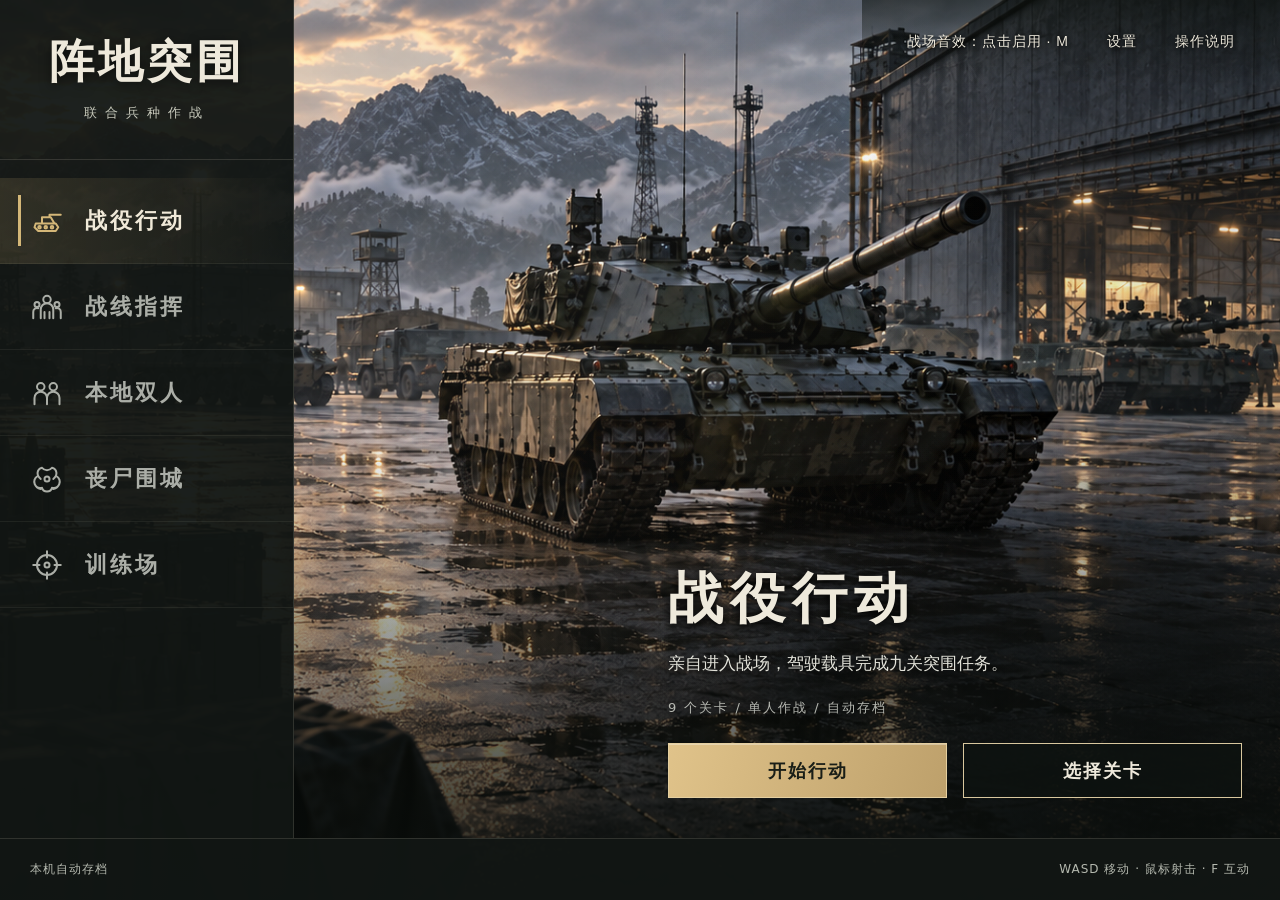
==== commit b1192a16: "Redesign home screen and remove startup flash" ====
--- a/index.html
+++ b/index.html
@@ -5,6 +5,7 @@
 <meta name="viewport" content="width=device-width,initial-scale=1" />
 <title>阵地突围</title>
 <link rel="icon" href="阵地突围-军事图标.ico" />
+<link rel="preload" as="image" href="assets/menu/command-depot.png" />
 <style>
   :root{--ink:#d7dfc5;--panel:#172019ee;--line:#6f8352;--accent:#d6a64d;--danger:#d75c4a}
   *{box-sizing:border-box} body{margin:0;min-height:100vh;display:grid;place-items:center;background:radial-gradient(circle at 50% 35%,#263228,#070b08 72%);color:var(--ink);font-family:"Microsoft YaHei",system-ui,sans-serif;overflow:hidden;user-select:none}
@@ -26,12 +27,37 @@
   .btn:focus-visible{outline:3px solid #e6ca70;outline-offset:2px}
   @media(max-width:760px){.panel{padding:22px;width:min(94vw,570px)}h1,#menu h1{font-size:38px}.level-grid{grid-template-columns:1fr 1fr}.btn{margin:8px 0;padding:11px;font-size:15px}}
   @media(max-height:760px){#menu .panel{padding:15px 28px}#menu .panel::before{margin:-4px 0 6px}#menu h1{font-size:38px}#menu h2{margin-bottom:8px;padding-bottom:7px}#menu .btn{margin:4px 0;padding:8px 18px}.hint{margin-top:8px}}
+/* First-paint rules must be inline: scripts and the home stylesheet may arrive late. */
+#menu > .panel{display:none!important}
+#menu:not(.command-ready){background:#161b18}
+#menu:not(.command-ready)::before{display:none}
+#menu:not(.command-ready) .command-home{display:none}
+.home-loading{position:absolute;inset:0;display:grid;place-content:center;text-align:center;padding:24px;background:linear-gradient(#101611aa,#101611e8),url('assets/menu/command-depot.png') center/cover no-repeat;color:#eee9db}
+#menu .home-loading h1{font-size:clamp(32px,6vw,54px);color:#eee9db;letter-spacing:6px}
+.home-loading p{font-size:14px;line-height:1.8;color:#c9cbbd}
+.home-loading button{justify-self:center;padding:12px 28px;border:1px solid #d4b778;background:#d4b778;color:#161b18;font:16px 'Microsoft YaHei',sans-serif;cursor:pointer}
+.home-loading button:focus-visible{outline:3px solid #fff0c7;outline-offset:4px}
+.home-loading [hidden],#menu.command-ready .home-loading{display:none!important}
 </style>
+<link id="home-styles" rel="stylesheet" href="src/home-screen.css" />
 </head>
 <body>
 <canvas id="game" width="1280" height="720"></canvas><div id="toast"></div>
-<section id="menu" class="screen"><div class="panel"><h1>阵地突围</h1><h2>俯视角战术射击</h2><button class="btn" id="start">开始任务</button><button class="btn" id="help">操作说明</button><p class="hint">WASD 移动　鼠标瞄准/射击　Q/E 切换武器　F 互动　G 手雷　R 换弹　ESC 暂停</p></div></section>
+<section id="menu" class="screen" aria-busy="true"><div class="home-loading"><h1>阵地突围</h1><p id="home-loading-status" role="status">正在准备指挥中心…</p><button id="home-loading-retry" type="button" hidden>重新加载</button><noscript><p>请启用浏览器 JavaScript 后重新打开游戏。</p></noscript></div><div class="panel"><h1>阵地突围</h1><h2>俯视角战术射击</h2><button class="btn" id="start">开始任务</button><button class="btn" id="help">操作说明</button><p class="hint">WASD 移动　鼠标瞄准/射击　Q/E 切换武器　F 互动　G 手雷　R 换弹　ESC 暂停</p></div></section>
 <section id="overlay" class="screen hidden"><div id="dialog" class="panel"></div></section>
+<script>
+// This guard is independent of external modules so failed downloads still offer recovery.
+(()=>{
+  const menu=document.getElementById('menu'),status=document.getElementById('home-loading-status'),retry=document.getElementById('home-loading-retry');
+  let ready=false;
+  const timer=setTimeout(()=>fail('加载时间较长，请检查网络或游戏文件后重试。'),15000);
+  function fail(message){if(ready)return;clearTimeout(timer);status.textContent=message;retry.hidden=false;menu.setAttribute('aria-busy','false')}
+  function onError(event){if(event.target?.tagName==='SCRIPT'||event.target===window)fail('游戏初始化失败，请重新加载；若仍失败，请检查游戏文件是否完整。')}
+  retry.addEventListener('click',()=>location.reload());
+  window.addEventListener('error',onError,true);
+  window.GameHomeBoot=Object.freeze({fail,complete(){ready=true;clearTimeout(timer);window.removeEventListener('error',onError,true);menu.setAttribute('aria-busy','false');menu.classList.add('command-ready')}});
+})();
+</script>
 <script src="src/game-config.js"></script>
 <script src="src/performance-system.js"></script>
 <script src="src/vehicle-module-system.js"></script>
@@ -42,6 +68,7 @@
 <script src="src/combat-feedback-system.js"></script>
 <script src="src/frontline-visuals.js"></script>
 <script src="src/frontline-duel-system.js"></script>
+<script src="src/home-screen.js"></script>
 <script>
 (()=>{'use strict';
 const C=document.querySelector('#game'),x=C.getContext('2d'),W=C.width,H=C.height,keys={},mouse={x:W/2,y:H/2,down:false,right:false};
@@ -2708,5 +2735,10 @@
   x.save();x.translate(shake.x,shake.y);visualV4FrameBase();x.restore();
   if(scene==='play'&&!frontlineMode&&player)CombatFeedback?.draw(x,world,W,H,player.inVehicle||player)
 };
+// Read-only menu adapter: keep campaign state and all combat entry points owned here.
+GameHomeScreen.install({
+  campaign:()=>({...campaignSave,total:levels.length}),
+  frontline:()=>({maxUnlocked:frontlineMaxUnlocked,total:frontlineCampaigns.length})
+});
 })();
 </script></body></html>
--- a/src/home-screen.css
+++ b/src/home-screen.css
@@ -0,0 +1,81 @@
+/* Scoped to the homepage: gameplay HUDs and existing dialogs keep their styles. */
+#menu { --home-style-ready:1; }
+#menu.command-ready { --home-ink:#eee9db; --home-muted:#b7b9b2; --home-brass:#d4b778; background:#161b18; display:block; overflow:auto; color:var(--home-ink); }
+#menu.command-ready::before { display:none; }
+#menu.command-ready > .panel, #menu.command-ready > .panel::before { display:none; content:none; }
+.command-home { position:relative; isolation:isolate; overflow:hidden; width:100%; min-height:100%; height:100%; display:grid; grid-template-columns:clamp(238px,23vw,350px) 1fr; grid-template-rows:160px 1fr 62px; }
+.home-backdrop { position:absolute; z-index:-3; inset:0; background:#222a25 url('../assets/menu/command-depot.png') center/cover no-repeat; }
+.home-backdrop::after { content:""; position:absolute; inset:0; background:linear-gradient(0deg,rgba(9,13,11,.93),transparent 53%),linear-gradient(90deg,transparent 50%,rgba(10,14,12,.12)); }
+.home-atmosphere { position:absolute; z-index:-2; inset:0; pointer-events:none; background:radial-gradient(ellipse at 43% 32%,#c2c6bc16,transparent 50%); animation:home-haze 12s ease-in-out infinite alternate; }
+@keyframes home-haze { from { opacity:.25; transform:translateX(-1%); } to { opacity:.85; transform:translateX(1%); } }
+#menu.hidden .home-atmosphere { animation-play-state:paused; }
+.home-brand { grid-column:1; grid-row:1; background:rgba(17,22,19,.95); text-align:center; padding:32px 14px 20px; border-right:1px solid #e5e2ca24; border-bottom:1px solid #e5e2ca24; }
+#menu .home-brand h1 { color:var(--home-ink); font-family:"Microsoft YaHei",sans-serif; font-size:clamp(32px,3.5vw,54px); letter-spacing:4px; font-weight:900; text-shadow:0 3px 12px #0008; white-space:nowrap; }
+.home-brand p { font-size:13px; letter-spacing:8px; margin:12px 0 0; color:#c9cbbd; }
+.home-modes { grid-column:1; grid-row:2; background:rgba(17,22,19,.95); border-right:1px solid #e5e2ca24; padding-top:18px; }
+.home-mode { width:100%; min-height:86px; display:flex; gap:23px; align-items:center; position:relative; padding:20px 32px; background:transparent; color:#abaea7; border:0; border-bottom:1px solid #e5e2ca12; font:600 clamp(18px,1.7vw,26px) "Microsoft YaHei",sans-serif; letter-spacing:3px; cursor:pointer; transition:color .18s,background .18s; }
+.home-mode svg { width:30px; height:30px; flex:none; }
+.home-mode[aria-pressed=true] { color:#f0e9d8; background:linear-gradient(90deg,#ceb27427,transparent); }
+.home-mode[aria-pressed=true] svg { color:var(--home-brass); }
+.home-mode[aria-pressed=true]::before { content:""; position:absolute; left:18px; top:20%; height:60%; width:3px; background:var(--home-brass); }
+.home-mode:hover { background:#d4b77812; color:#fff2d8; }
+.home-tools { grid-column:2; grid-row:1; align-self:start; justify-self:end; display:flex; align-items:center; gap:8px; padding:22px 30px; background:linear-gradient(180deg,#0b100c91,transparent); }
+#menu .home-tools .btn { width:auto; margin:0; padding:10px 14px; background:transparent; border:1px solid transparent; box-shadow:none; font:14px "Microsoft YaHei",sans-serif; letter-spacing:1px; color:#eee9db; text-shadow:0 1px 5px #000; }
+#menu .home-tools .btn::after { display:none; }
+#menu .home-tools .btn:hover { transform:none; background:#101811aa; border-color:#d4b77888; }
+.home-brief { grid-column:2; grid-row:2; justify-self:end; align-self:end; width:min(630px,88%); padding:20px 38px 40px 18px; text-shadow:0 2px 9px #000; }
+#menu .home-brief h2 { font-family:"Microsoft YaHei",sans-serif; font-size:clamp(38px,4.3vw,68px); font-weight:600; color:var(--home-ink); letter-spacing:7px; line-height:1.2; margin:0 0 16px; padding:0; border:0; }
+.home-description { margin:0 0 18px; font-size:17px; line-height:1.9; color:#e2e2d9; max-width:560px; }
+.home-details { margin:0 0 24px; color:var(--home-muted); font-size:13px; letter-spacing:2px; line-height:1.7; }
+.home-progress { margin:-12px 0 18px; font-size:13px; color:#e0c891; line-height:1.6; }
+.home-actions { display:flex; gap:16px; }
+.home-action { min-height:55px; padding:12px 24px; flex:1; max-width:280px; border:1px solid #d8c79e; background:rgba(14,19,16,.78); color:var(--home-ink); font:600 18px "Microsoft YaHei",sans-serif; letter-spacing:2px; cursor:pointer; transition:background .15s,transform .15s; }
+.home-action.primary { background:linear-gradient(110deg,#e0c38a,#bda06b); color:#191e17; border-color:#e4cfa0; box-shadow:inset 0 1px #fff5; }
+.home-action:hover { transform:translateY(-2px); background:#273228; }
+.home-action.primary:hover { background:#ecd39e; }
+.command-home button:focus-visible { outline:3px solid #f8dd97; outline-offset:-4px; }
+.command-home [hidden] { display:none!important; }
+.home-footer { grid-column:1/-1; grid-row:3; display:flex; align-items:center; justify-content:space-between; gap:20px; padding:16px 30px; background:rgba(17,22,19,.95); border-top:1px solid #e5e2ca24; color:#b5b9af; font-size:12px; letter-spacing:1px; }
+.home-save { max-width:50%; }
+.home-controls { text-align:right; }
+@media (max-height:760px) and (min-width:761px) {
+  .command-home { grid-template-rows:126px 1fr 48px; }
+  .home-brand { padding:23px 12px 16px; }
+  #menu .home-brand h1 { font-size:36px; }
+  .home-modes { padding-top:10px; }
+  .home-mode { min-height:69px; padding:17px 32px; font-size:21px; }
+  .home-brief { padding-bottom:26px; }
+  #menu .home-brief h2 { font-size:46px; }
+  .home-description { font-size:15px; margin-bottom:12px; }
+  .home-details { margin-bottom:18px; }
+}
+@media (max-height:580px) and (min-width:761px) {
+  .command-home { min-height:500px; grid-template-rows:100px 1fr 40px; }
+  .home-brand { padding:15px 10px; }
+  .home-mode { min-height:59px; padding:12px 30px; }
+  .home-tools { padding:8px 18px; }
+}
+@media (max-width:760px) {
+  .command-home { min-height:100%; height:auto; grid-template-columns:1fr; grid-template-rows:auto auto auto minmax(320px,1fr) auto; }
+  .home-backdrop { background-position:57% 25%; }
+  .home-brand { grid-column:1; grid-row:1; padding:22px 20px 14px; border-right:0; }
+  #menu .home-brand h1 { font-size:36px; }
+  .home-brand p { font-size:11px; letter-spacing:6px; }
+  .home-tools { grid-column:1; grid-row:2; justify-self:stretch; justify-content:center; flex-wrap:wrap; gap:0; padding:8px; background:#111613ed; }
+  #menu .home-tools .btn { padding:9px 10px; font-size:12px; letter-spacing:0; }
+  .home-modes { grid-column:1; grid-row:3; display:flex; flex-wrap:wrap; justify-content:center; padding:0; border:0; }
+  .home-mode { width:auto; flex:1 0 30%; min-height:52px; justify-content:center; padding:12px 9px; gap:8px; font-size:14px; letter-spacing:1px; }
+  .home-mode svg { width:22px; height:22px; }
+  .home-mode[aria-pressed=true]::before { left:15%; top:auto; bottom:0; width:70%; height:2px; }
+  .home-brief { grid-column:1; grid-row:4; width:100%; padding:110px 24px 28px; background:linear-gradient(0deg,#101612ef,transparent); }
+  #menu .home-brief h2 { font-size:36px; letter-spacing:4px; }
+  .home-description { font-size:14px; }
+  .home-details { font-size:11px; letter-spacing:1px; }
+  .home-actions { gap:10px; }
+  .home-action { padding:12px; font-size:15px; min-height:50px; letter-spacing:1px; }
+  .home-footer { grid-column:1; grid-row:5; padding:14px 20px; font-size:10px; flex-wrap:wrap; gap:8px; }
+  .home-save { max-width:100%; }
+  .home-controls { text-align:left; }
+}
+@media (prefers-reduced-motion:reduce) { .home-atmosphere { animation:none; } .command-home button { transition:none; } }
+html[data-render-quality=low] .home-atmosphere { animation:none; }
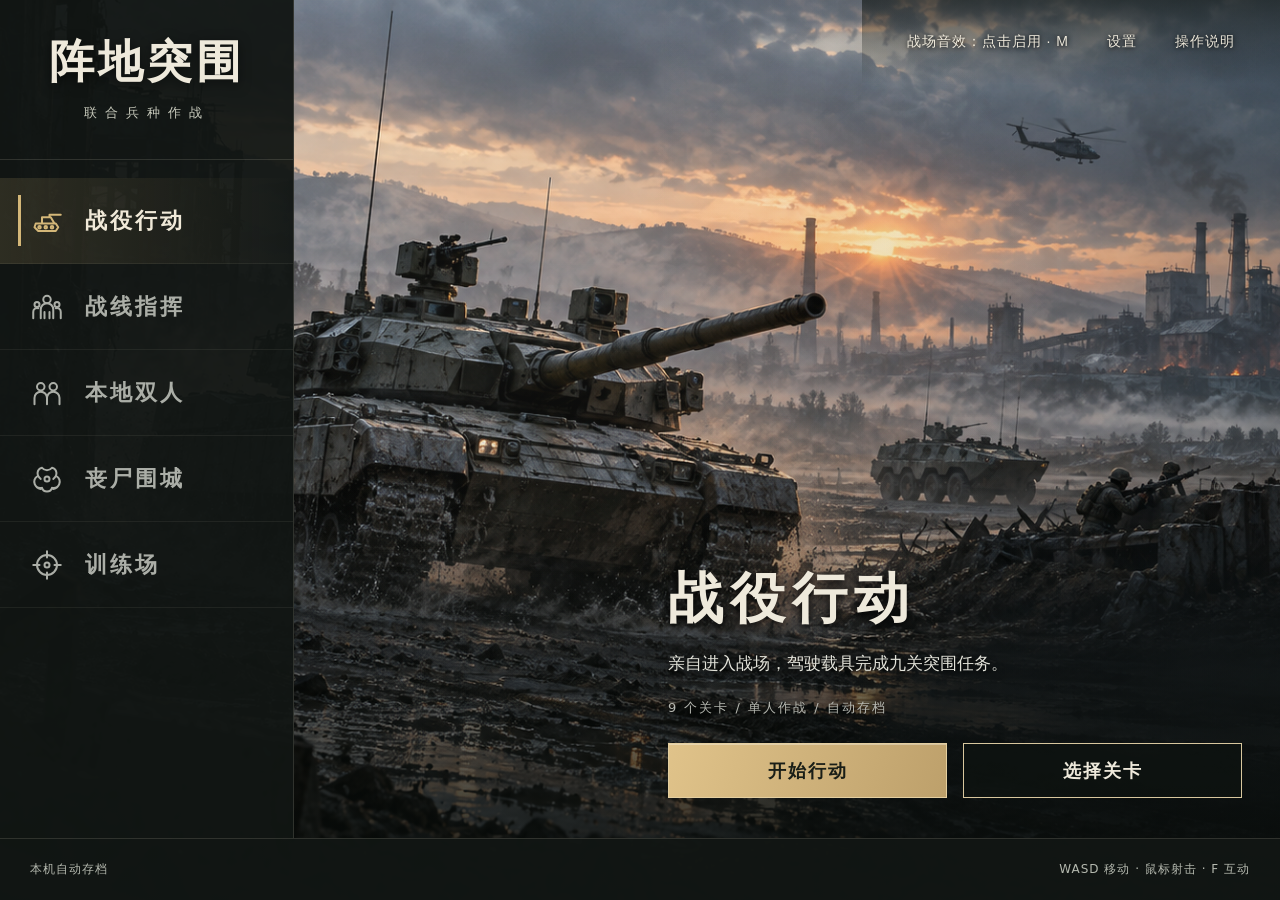
==== commit 09e6b659: "Update home screen with original battle poster" ====
--- a/index.html
+++ b/index.html
@@ -5,7 +5,7 @@
 <meta name="viewport" content="width=device-width,initial-scale=1" />
 <title>阵地突围</title>
 <link rel="icon" href="阵地突围-军事图标.ico" />
-<link rel="preload" as="image" href="assets/menu/command-depot.png" />
+<link rel="preload" as="image" href="assets/menu/command-breakout-poster-v2.png" />
 <style>
   :root{--ink:#d7dfc5;--panel:#172019ee;--line:#6f8352;--accent:#d6a64d;--danger:#d75c4a}
   *{box-sizing:border-box} body{margin:0;min-height:100vh;display:grid;place-items:center;background:radial-gradient(circle at 50% 35%,#263228,#070b08 72%);color:var(--ink);font-family:"Microsoft YaHei",system-ui,sans-serif;overflow:hidden;user-select:none}
@@ -14,8 +14,8 @@
   h1{margin:0;color:#e3c778;font-size:48px;letter-spacing:9px;text-shadow:0 3px #11190f,0 0 28px #d8bd6b44}h2{margin:5px 0 27px;color:#aab990;font-weight:normal;letter-spacing:5px;font-size:16px}.btn{display:block;width:100%;margin:12px 0;padding:14px;border:1px solid #82936b;background:linear-gradient(180deg,#34472f,#21301f);color:#edf3df;font:700 17px inherit;letter-spacing:2px;cursor:pointer;box-shadow:inset 0 1px #cdd8bb22,0 4px 12px #0005;transition:transform .14s,filter .14s,border-color .14s}.btn:hover{background:linear-gradient(180deg,#526942,#31472d);border-color:#c0b16e;filter:brightness(1.08);transform:translateY(-1px)}.btn:active{transform:translateY(1px)}.hint{font-size:12px;color:#aab59a;line-height:1.8;margin-top:25px}.hidden{display:none!important}
   #overlay{background:#050805c7;backdrop-filter:blur(4px)}#overlay .panel{width:min(760px,94vw);padding:28px}.modal{max-height:88vh;overflow:auto;text-align:left;padding:0 4px}.modal h2{text-align:center;color:#d6bd72}.modal li{margin:8px 0;color:#d4dcc7;line-height:1.55}.modal kbd{background:#546047;padding:2px 7px;border:1px solid #899877;border-radius:2px;color:#fff}.modal>.btn:last-child{position:sticky;bottom:0;margin-top:18px;box-shadow:0 -10px 24px #10170fe8}
   .level-grid{display:grid;grid-template-columns:repeat(3,1fr);gap:9px;margin:18px 0}.level-grid .btn{margin:0;padding:11px 7px;font-size:13px;letter-spacing:0}.level-grid .locked{opacity:.38;cursor:not-allowed;filter:grayscale(1)}.save-status{color:#d6bd72;font-size:13px;line-height:1.7;margin:8px 0 15px}
-  #toast{position:fixed;left:50%;top:18%;transform:translateX(-50%);z-index:2;color:#fff5cb;background:#172017dc;border:1px solid #929a63;padding:10px 18px;opacity:0;transition:.2s;pointer-events:none}.show{opacity:1!important}
-#menu{background:linear-gradient(90deg,rgba(5,9,6,.68),rgba(8,12,8,.2),rgba(5,9,6,.67)),url('menu-vehicles-background.png') center/cover no-repeat}
+  #toast{position:fixed;left:50%;top:26%;transform:translateX(-50%);z-index:2;color:#fff5cb;background:#172017dc;border:1px solid #929a63;padding:10px 18px;opacity:0;transition:.2s;pointer-events:none}.show{opacity:1!important}
+#menu{background:linear-gradient(90deg,rgba(5,9,6,.68),rgba(8,12,8,.2),rgba(5,9,6,.67)),url('assets/menu/command-breakout-poster-v2.png') center/cover no-repeat}
 #menu::before{content:"";position:absolute;inset:0;pointer-events:none;background:linear-gradient(180deg,#d5c0800e 0,transparent 28%,transparent 68%,#020503a6 100%),repeating-linear-gradient(0deg,#fff0 0 3px,#00000012 4px);mix-blend-mode:normal}
 #menu .panel{position:relative;background:linear-gradient(145deg,#101811f2,#20291ce8);backdrop-filter:blur(7px);border-color:#a0915d;box-shadow:0 24px 80px #000e,inset 0 1px #f3e6b33d,inset 0 0 60px #8196650c}
 #menu .panel::before{content:"TACTICAL COMBINED ARMS";display:block;margin:-16px 0 12px;color:#9eaa8a;font:700 9px Consolas,monospace;letter-spacing:4px}
@@ -32,7 +32,7 @@
 #menu:not(.command-ready){background:#161b18}
 #menu:not(.command-ready)::before{display:none}
 #menu:not(.command-ready) .command-home{display:none}
-.home-loading{position:absolute;inset:0;display:grid;place-content:center;text-align:center;padding:24px;background:linear-gradient(#101611aa,#101611e8),url('assets/menu/command-depot.png') center/cover no-repeat;color:#eee9db}
+.home-loading{position:absolute;inset:0;display:grid;place-content:center;text-align:center;padding:24px;background:linear-gradient(#101611aa,#101611e8),url('assets/menu/command-breakout-poster-v2.png') center/cover no-repeat;color:#eee9db}
 #menu .home-loading h1{font-size:clamp(32px,6vw,54px);color:#eee9db;letter-spacing:6px}
 .home-loading p{font-size:14px;line-height:1.8;color:#c9cbbd}
 .home-loading button{justify-self:center;padding:12px 28px;border:1px solid #d4b778;background:#d4b778;color:#161b18;font:16px 'Microsoft YaHei',sans-serif;cursor:pointer}
@@ -40,6 +40,8 @@
 .home-loading [hidden],#menu.command-ready .home-loading{display:none!important}
 </style>
 <link id="home-styles" rel="stylesheet" href="src/home-screen.css" />
+<link rel="stylesheet" href="src/preparation-screen.css" />
+<link rel="stylesheet" href="src/result-screen.css" />
 </head>
 <body>
 <canvas id="game" width="1280" height="720"></canvas><div id="toast"></div>
@@ -59,20 +61,24 @@
 })();
 </script>
 <script src="src/game-config.js"></script>
+<script src="src/combat-hud.js"></script>
+<script src="src/preparation-screen.js"></script>
 <script src="src/performance-system.js"></script>
 <script src="src/vehicle-module-system.js"></script>
 <script src="src/audio-system.js"></script>
 <script src="src/save-system.js"></script>
 <script src="src/settings-system.js"></script>
 <script src="src/pathfinding-system.js"></script>
+<script src="src/campaign-navigation.js"></script>
 <script src="src/combat-feedback-system.js"></script>
 <script src="src/frontline-visuals.js"></script>
+<script src="src/environment-v5.js"></script>
 <script src="src/frontline-duel-system.js"></script>
 <script src="src/home-screen.js"></script>
 <script>
 (()=>{'use strict';
 const C=document.querySelector('#game'),x=C.getContext('2d'),W=C.width,H=C.height,keys={},mouse={x:W/2,y:H/2,down:false,right:false};
-let scene='menu',level=0,last=0,cam={x:0,y:0},player, enemies, allies, covers, trenches, vehicles, enemyVehicles, bullets, grenades, effects, pickups, startedAt, killed, toastTimer=0,training=false,zombieMode=false,campaignArmor=0,mission,wave=0,waveDelay=2,defenseLines=[],defenseExpansion=0,factory,autoSummon={type:'rifle',cooldown:0},zombieFrame=0,loopPending=false;
+let scene='menu',level=0,last=0,cam={x:0,y:0},player, enemies, allies, covers, trenches, vehicles, enemyVehicles, bullets, grenades, effects, pickups, startedAt, killed, toastTimer=0,training=false,zombieMode=false,campaignArmor=0,mission,campaignNavigation=null,wave=0,waveDelay=2,defenseLines=[],defenseExpansion=0,factory,autoSummon={type:'rifle',cooldown:0},zombieFrame=0,loopPending=false;
 const levels=[
  {name:'第一关 · 边境哨站',w:2400,h:1800,enemies:14,mg:2,sniper:2,engineer:1,turret:0,goal:{x:2240,y:150},vehicles:['humvee','apc'],enemyVehicles:['humvee'],theme:'#50643b',entry:'tunnel',exit:'heli'},
  {name:'第二关 · 前线弹药库',w:3200,h:2400,enemies:22,mg:5,sniper:4,engineer:3,turret:1,goal:{x:1650,y:120},vehicles:['hstv'],enemyVehicles:['apc','hstv'],theme:'#766c44',entry:'heli',exit:'tunnel'},
@@ -96,6 +102,9 @@
 function persistCampaignSave(){campaignSave.armor=campaignArmor;let protectedSave=GameSaveSystem?.saveSection('campaign',campaignSave)??true;try{localStorage.setItem(SAVE_KEY,JSON.stringify(campaignSave));return protectedSave}catch(e){return false}}
 function completeCampaignLevel(index){if(index<0||index>=levels.length)return;campaignSave.completed=Math.max(campaignSave.completed,index);campaignSave.maxUnlocked=Math.max(campaignSave.maxUnlocked,Math.min(levels.length-1,index+1));campaignArmor=Math.min(80,(campaignSave.completed+1)*10);persistCampaignSave();message(`战役进度已保存 · 护甲成长 ${campaignArmor}%`)}
 const allyCosts={rifle:2,mg:4,sniper:6,engineer:8};
+const campaignMissionTypes=['clear','vehicles','capture','turrets','commander','capture','vehicles','commander','clear'];
+const campaignMissionLabels={clear:'歼灭战区全部敌军',vehicles:'摧毁敌方全部载具',capture:'占领前沿据点',turrets:'摧毁敌军火力点',commander:'击杀敌军指挥官',training:'自由训练：敌军不会反击'};
+const zombieReinforcements={rifle:{cost:2,ally:'rifle'},mg:{cost:4,ally:'mg'},sniper:{cost:6,ally:'sniper'},engineer:{cost:8,ally:'engineer'},flamer:{cost:14,ally:'flamer'},humvee:{cost:18,vehicle:'humvee'},apc:{cost:28,vehicle:'apc'},hstv:{cost:42,vehicle:'hstv'},m1:{cost:60,vehicle:'m1'},t90m:{cost:60,vehicle:'t90m'},bmpt:{cost:55,vehicle:'bmpt'},apache:{cost:72,vehicle:'apache'}};
 const reinforcementNames={rifle:'步枪兵',mg:'机枪兵',sniper:'狙击兵',engineer:'工兵',flamer:'喷火兵',humvee:'悍马军用车',apc:'CM34装甲车',hstv:'HSTV轻型坦克',m1:'M1主战坦克',t90m:'T-90M主战坦克',bmpt:'BMPT坦克歼击车',apache:'守护者阿帕奇直升机'};
 const reinforcementName=type=>reinforcementNames[type]||type;
 const weaponSpecs=[{name:'突击步枪',cap:30,reload:1.8},{name:'霰弹枪',cap:8,reload:2.2},{name:'轻机枪',cap:80,reload:3.2},{name:'狙击步枪',cap:5,reload:3.5},{name:'RPG',cap:1,reload:5},{name:'毒刺导弹',cap:1,reload:5.5}];
@@ -108,24 +117,25 @@
 function sanitizeCombatState(){if(player){player.hp=clamp(finite(player.hp,100),0,100);player.armor=clamp(finite(player.armor,0),0,100)}for(const e of enemies||[]){e.hp=clamp(finite(e.hp,e.maxHp||1),0,e.maxHp||1)}for(const a of allies||[]){a.hp=clamp(finite(a.hp,a.maxHp||1),0,a.maxHp||1)}for(const v of [...(vehicles||[]),...(enemyVehicles||[])]){v.max=Math.max(1,finite(v.max,1));v.hp=clamp(finite(v.hp,v.max),0,v.max)}}
 function message(s){const e=document.querySelector('#toast');e.textContent=s;e.classList.add('show');clearTimeout(toastTimer);toastTimer=setTimeout(()=>e.classList.remove('show'),1500)}
 function scheduleGameLoop(){if(loopPending||!(scene==='play'||scene==='loading'))return;loopPending=true;requestAnimationFrame(loop)}
-function startGame(n=0,isTraining=false,isZombie=false){level=clamp(n,0,levels.length-1);training=isTraining;zombieMode=isZombie;GameAudio.setMode(isZombie?'zombie':isTraining?'training':'campaign');GameAudio.unlock();levels[0]=isZombie?zombieLevel:isTraining?trainingLevel:campaignLevelZero;scene='play';document.querySelector('#menu').classList.add('hidden');document.querySelector('#overlay').classList.add('hidden');buildLevel();disperseVehicleSpawns();setupMission(activeLevel());if(training)configureTrainingTargets();if(zombieMode){setupZombieMode();populateZombieCity()}startedAt=performance.now();last=startedAt;scheduleGameLoop()}
+function startGame(n=0,isTraining=false,isZombie=false){level=clamp(n,0,levels.length-1);training=isTraining;zombieMode=isZombie;campaignNavigation=null;GameAudio.setMode(isZombie?'zombie':isTraining?'training':'campaign');GameAudio.unlock();levels[0]=isZombie?zombieLevel:isTraining?trainingLevel:campaignLevelZero;scene='play';document.querySelector('#menu').classList.add('hidden');document.querySelector('#overlay').classList.add('hidden');buildLevel();disperseVehicleSpawns();setupMission(activeLevel());if(!training&&!zombieMode)setupCampaignNavigation();if(training)configureTrainingTargets();if(zombieMode){setupZombieMode();populateZombieCity()}startedAt=performance.now();last=startedAt;scheduleGameLoop()}
 function activeLevel(){return zombieMode?zombieLevel:training?trainingLevel:levels[level]}
+function setupCampaignNavigation(){const L=activeLevel();campaignNavigation=CampaignNavigation.createPlan(L,level,mission.type);mission.target={x:campaignNavigation.objective.x,y:campaignNavigation.objective.y};if(mission.type==='commander'&&mission.commander){mission.commander.x=mission.target.x;mission.commander.y=mission.target.y}const allVehicles=[...vehicles,...enemyVehicles],prepared=CampaignNavigation.prepare(L,campaignNavigation,covers,allVehicles);covers=prepared.covers;CampaignNavigation.relocateActors(L,[...enemies,...allies,...pickups],covers,allVehicles);campaignNavigation.validation=prepared.validation;if(!prepared.validation.reachable)console.warn('战役地图通路未通过验证',level+1,prepared.validation)}
 function disperseVehicleSpawns(){let L=activeLevel();if(training){let place=(group,enemy)=>group.forEach((v,i)=>{let col=i%4,row=Math.floor(i/4);v.x=clamp(L.w*((enemy?.62:.13)+col*.085),v.r+45,L.w-v.r-45);v.y=clamp(L.h*(.28+row*.38),v.r+45,L.h-v.r-45);if(v.type==='apache'){v.x=L.w*(enemy?.78:.22);v.y=L.h*.76;v.altitude=170}v.angle=enemy?Math.PI:0;v.turret=v.angle});place(vehicles,false);place(enemyVehicles,true)}else{let spots=[[.18,.25],[.79,.23],[.22,.76],[.76,.74],[.5,.34],[.5,.78],[.34,.52],[.67,.52]];let occupied=[];for(const [group,offset,enemy]of[[vehicles,0,false],[enemyVehicles,4,true]])group.forEach((v,i)=>{let p=spots[(i+offset)%spots.length],candidate=v.type==='apache'?{x:L.w*(enemy?.82:.58),y:L.h*.18}:{x:L.w*p[0],y:L.h*p[1]};for(let tries=0;tries<16&&occupied.some(o=>dist(o,candidate)<o.r+v.r+80);tries++){let a=(i*2.4+tries)*1.7,ring=110+Math.floor(tries/4)*80,origin=v.type==='apache'?[enemy?.82:.58,.18]:p;candidate.x=clamp(L.w*origin[0]+Math.cos(a)*ring,v.r+30,L.w-v.r-30);candidate.y=clamp(L.h*origin[1]+Math.sin(a)*ring,v.r+30,L.h-v.r-30)}v.x=candidate.x;v.y=candidate.y;if(v.type==='apache')v.altitude=170;occupied.push(v)})}covers=covers.filter(c=>[...vehicles,...enemyVehicles].every(v=>dist(c,v)>c.r+v.r+65))}
 function populateZombieCity(){covers=covers.filter(c=>dist(c,factory)>760);for(let i=0;i<75;i++){let type=i%5===0?'wall':i%3===0?'crate':'building',r=type==='building'?rnd(52,88):type==='wall'?rnd(36,64):rnd(18,28),p={x:rnd(110,zombieLevel.w-110),y:rnd(110,zombieLevel.h-110),r,type,hp:type==='crate'?70:999};if(dist(p,factory)>760&&!solid(p,r+18))covers.push(p)}}
 function configureTrainingTargets(){for(const e of enemies){e.trainingTarget=true;e.speed=0;e.detect=0;e.alert=-999}for(const v of enemyVehicles){v.trainingTarget=true;v.fire=Infinity;v.coaxFire=Infinity;v.aaFire=Infinity;v.stationary=-Infinity;v.disabled=true}}
 function resetTrainingTargets(){if(!training)return;for(const e of enemies){e.dead=false;e.hp=e.maxHp;e.hit=0;e.alert=-999}for(const v of enemyVehicles){v.dead=false;v.hp=v.max;v.enemyCrew=v.capacity;v.aps=v.type==='m1'?4:0;v.disabled=true;v.fire=Infinity;v.coaxFire=Infinity;v.aaFire=Infinity}message('训练标靶已全部重置')}
 function resupplyTraining(){if(!training)return;player.hp=100;player.armor=100;player.ammo=weaponSpecs.map(w=>w.cap);player.reserve=[150,48,240,25,8,6];player.grenades=3;if(player.inVehicle){let v=player.inVehicle;v.hp=v.max;v.disabled=false;v.heat=0;v.overheated=false;v.aps=v.type==='m1'?4:v.aps;v.missileAmmo=4;v.missileReload=0}message('训练补给完成：生命、护甲与弹药已恢复')}
-function setupMission(L){let types=['clear','vehicles','capture','turrets','commander','capture','vehicles','commander','clear'],type=training?'training':types[level]||'clear';mission={type,target:{x:L.w*.62,y:L.h*.46},hold:0,required:5,label:'',contested:false};if(type==='clear')mission.label='歼灭战区全部敌军';if(type==='vehicles')mission.label='摧毁敌方全部载具';if(type==='capture'){mission.label='占领前沿据点';covers=covers.filter(c=>dist(c,mission.target)>c.r+125);trenches=trenches.filter(t=>dist(t,mission.target)>180)}if(type==='turrets')mission.label='摧毁敌军火力点';if(type==='commander'){let c=enemies.find(e=>e.type==='turret')||enemies[0];if(c){c.commander=true;c.hp=250;c.maxHp=250}mission.commander=c;mission.label='击杀敌军指挥官'}if(type==='training')mission.label='自由训练：敌军不会反击'}
+function setupMission(L){let type=training?'training':campaignMissionTypes[level]||'clear';mission={type,target:{x:L.w*.62,y:L.h*.46},hold:0,required:5,label:campaignMissionLabels[type],contested:false};if(type==='capture'){covers=covers.filter(c=>dist(c,mission.target)>c.r+125);trenches=trenches.filter(t=>dist(t,mission.target)>180)}if(type==='commander'){let c=enemies.find(e=>e.type==='turret')||enemies[0];if(c){c.commander=true;c.hp=250;c.maxHp=250}mission.commander=c}}
 function objectiveComplete(){if(!mission)return false;if(mission.type==='training')return false;if(mission.type==='clear')return enemies.every(e=>e.dead)&&enemyVehicles.every(v=>v.dead);if(mission.type==='vehicles')return enemyVehicles.every(v=>v.dead);if(mission.type==='turrets')return enemies.filter(e=>e.type==='turret').every(e=>e.dead);if(mission.type==='commander')return !!mission.commander?.dead;if(mission.type==='capture')return mission.hold>=mission.required;return false}
 function updateMission(dt){if(!mission||mission.type!=='capture'||scene!=='play'||mission.hold>=mission.required)return;let friendly=[player,...allies.filter(a=>!a.dead&&!a.inVehicle),...vehicles.filter(v=>!v.dead&&(player.inVehicle===v||v.crew.some(a=>!a.dead)))],hostile=[...enemies.filter(e=>!e.dead),...enemyVehicles.filter(v=>!v.dead)],ours=friendly.some(o=>dist(o,mission.target)<90),theirs=hostile.some(o=>dist(o,mission.target)<105);mission.contested=ours&&theirs;if(ours&&!theirs)mission.hold=clamp(mission.hold+dt,0,mission.required);else if(theirs&&!ours)mission.hold=clamp(mission.hold-dt*.12,0,mission.required);if(mission.hold>=mission.required){mission.hold=mission.required;mission.contested=false;message('据点占领完成',2)}}
-function drawCombatOverlays(){if(!player)return;if(!player.inVehicle){let q=world(player);bar(q.x,q.y-player.r-20,player.hp/100,'#58df70')}for(const a of allies)if(!a.dead&&!a.inVehicle){let q=world(a);bar(q.x,q.y-a.r-12,a.hp/a.maxHp,'#58a9ff')}if(!mission)return;x.save();x.fillStyle='#0d1710e8';x.fillRect(W/2-205,54,410,30);x.strokeStyle=mission.contested?'#ff6464':'#809b67';x.strokeRect(W/2-205,54,410,30);x.fillStyle='#eff4df';x.font='14px Microsoft YaHei';x.textAlign='center';let text=`任务目标：${mission.label}`;if(mission.type==='capture')text+=` ${Math.ceil(mission.hold/mission.required*100)}%${mission.contested?' · 争夺中':''}`;x.fillText(text,W/2,75);x.textAlign='left';if(mission.type==='capture'){let q=world(mission.target),done=mission.hold>=mission.required;x.strokeStyle=done?'#58df70':mission.contested?'#ff6464':'#6cc8ff';x.lineWidth=3;x.beginPath();x.arc(q.x,q.y,90,0,Math.PI*2);x.stroke();x.fillStyle=done?'#b8ffc5':mission.contested?'#ffc0c0':'#c8edff';x.font='12px Microsoft YaHei';x.fillText(done?'据点已控制':mission.contested?'据点争夺中':'占领区',q.x-28,q.y-100)}x.restore()}
+function drawCombatOverlays(){if(!player)return;if(!player.inVehicle){let q=world(player);bar(q.x,q.y-player.r-20,player.hp/100,'#58df70')}for(const a of allies)if(!a.dead&&!a.inVehicle){let q=world(a);bar(q.x,q.y-a.r-12,a.hp/a.maxHp,'#58a9ff')}if(!mission)return;x.save();if(mission.type==='capture'){let q=world(mission.target),done=mission.hold>=mission.required;x.strokeStyle=done?'#58df70':mission.contested?'#ff6464':'#6cc8ff';x.lineWidth=3;x.beginPath();x.arc(q.x,q.y,90,0,Math.PI*2);x.stroke();x.fillStyle=done?'#b8ffc5':mission.contested?'#ffc0c0':'#c8edff';x.font='12px Microsoft YaHei';x.fillText(done?'据点已控制':mission.contested?'据点争夺中':'占领区',q.x-28,q.y-100)}x.restore()}
 function buildLevel(){let L=activeLevel();player={x:135,y:L.h-130,r:14,hp:100,armor:training?100:campaignArmor,spawnPoints:0,angle:-Math.PI/2,weapon:0,ammo:[30,8,80,5,1,1],reserve:[150,48,240,25,8,6],grenades:3,reload:0,reloadWeapon:null,reloadTotal:0,fire:0,flash:0,hurtTimer:0,inVehicle:null,walk:0}; bullets=[];grenades=[];effects=[];pickups=[];covers=[];trenches=[];vehicles=[];enemyVehicles=[];enemies=[];allies=[];killed=0;
   for(let i=0;i<45+level*25;i++){let type=i%11===0?'building':i%7===0?'sand':i%9===0?'wall':'crate',r=type==='building'?rnd(68,94):type==='wall'?rnd(35,70):rnd(19,30);covers.push({x:rnd(130,L.w-100),y:rnd(130,L.h-140),r,type,hp:type==='crate'?50:type==='sand'?150:999});}
   // clear spawn/goal lanes
   covers=covers.filter(c=>dist(c,player)>100&&dist(c,L.goal)>100);
   for(let i=0;i<4+level*2;i++)trenches.push({x:rnd(300,L.w-350),y:rnd(260,L.h-330),w:rnd(180,360),h:rnd(42,70)});
   for(let i=0;i<L.enemies;i++)spawnEnemy('rifle',i);for(let i=0;i<L.mg;i++)spawnEnemy('mg',i);for(let i=0;i<L.sniper;i++)spawnEnemy('sniper',i);for(let i=0;i<L.engineer;i++)spawnEnemy('engineer',i);for(let i=0;i<L.turret;i++)spawnEnemy('turret',i);
-  L.vehicles.forEach((type,i)=>vehicles.push(makeVehicle(type,type==='apc'?{x:L.w*.52,y:L.h*.68}:{x:L.w*.25,y:L.h*.3+i*150})));L.enemyVehicles.forEach((type,i)=>{let v=makeVehicle(type,{x:L.w*.62+i*170,y:L.h*.28+i*210});v.enemy=true;v.angle=Math.PI/2;enemyVehicles.push(v)});covers=covers.filter(c=>[...vehicles,...enemyVehicles].every(v=>dist(c,v)>c.r+v.r+55));for(const type of ['rifle','mg','sniper','engineer'])allies.push(createAlly(type));spawnPickups();cam.x=clamp(player.x-W/2,0,L.w-W);cam.y=clamp(player.y-H/2,0,L.h-H);
+  L.vehicles.forEach((type,i)=>vehicles.push(makeVehicle(type,type==='apc'?{x:L.w*.52,y:L.h*.68}:{x:L.w*.25,y:L.h*.3+i*150})));L.enemyVehicles.forEach((type,i)=>{let v=makeVehicle(type,{x:L.w*.62+i*170,y:L.h*.28+i*210});v.enemy=true;v.angle=Math.PI/2;enemyVehicles.push(v)});covers=covers.filter(c=>[...vehicles,...enemyVehicles].every(v=>dist(c,v)>c.r+v.r+55));for(const type of ['rifle','mg','sniper','engineer'])allies.push(createAlly(type));spawnPickups();updateCombatCamera(L);
 }
 function spawnPickups(){let L=levels[level],types=[];for(let i=0;i<4+level*2;i++)types.push('point');for(let i=0;i<3+level;i++)types.push('med');for(let i=0;i<2+level;i++)types.push('armor');for(const type of types){let p;for(let n=0;n<30;n++){p={x:rnd(180,L.w-150),y:rnd(150,L.h-180),type,active:true,r:15};if(!solid(p,25)&&dist(p,player)>140)break}pickups.push(p)}}
 function collectPickups(){if(player.inVehicle)return;for(const p of pickups){if(!p.active||dist(p,player)>34)continue;let collected=false;if(p.type==='point'){player.spawnPoints+=2;p.active=false;collected=true;message('获得增援点 +2')}else if(p.type==='med'&&player.hp<100){player.hp=Math.min(100,player.hp+45);p.active=false;collected=true;message('使用医疗包：生命 +45')}else if(p.type==='armor'&&player.armor<100){player.armor=Math.min(100,player.armor+60);p.active=false;collected=true;message('装备防弹衣：护甲 +60')}if(collected)GameAudio.playUi('pickup')}}
@@ -150,16 +160,32 @@
 }
 function buyAlly(type){let cost=allyCosts[type];if(allies.filter(a=>!a.dead).length>=16){message('普通模式队友人数已达上限 16 人');return}if(scene!=='play'||player.spawnPoints<cost){message(`增援点不足，需要 ${cost}`);return}player.spawnPoints-=cost;allies.push(createAlly(type));message(`${type==='rifle'?'步枪兵':type==='mg'?'机枪兵':type==='sniper'?'狙击兵':'工兵'}加入小队`)}
 function updateAllyAntiVehicle(){for(const a of allies){if(a.dead||a.inVehicle||a.type!=='engineer'||a.fire>0)continue;let target=enemyVehicles.filter(v=>!v.dead&&dist(v,a)<900&&canLockMissile(a,v)).sort((u,v)=>dist(u,a)-dist(v,a))[0];if(target){let ang=Math.atan2(target.y-a.y,target.x-a.x);a.angle=ang;shoot(a,ang,68,350,rnd(-.012,.012));let missile=bullets[bullets.length-1];configureShell(missile,'heat',68,30,2.8);missile.homing=true;missile.target=target;missile.turnRate=2.7;missile.missile='stinger';a.fire=5.2}}}
-function updateAllies(dt){for(const a of allies){if(a.dead)continue;if(a.inVehicle){a.x=a.inVehicle.x;a.y=a.inVehicle.y;a.fire-=dt;if(a.inVehicle.openTop){let target=enemies.filter(e=>!e.dead&&dist(e,a)<a.detect).sort((u,v)=>dist(u,a)-dist(v,a))[0];if(target&&a.fire<=0){let ang=Math.atan2(target.y-a.y,target.x-a.x);a.angle=ang;if(a.type==='engineer'){shoot(a,ang,a.damage,290,rnd(-.025,.025));configureShell(bullets[bullets.length-1],'heat',a.damage,42,2.4)}else shoot(a,ang,a.damage,a.type==='sniper'?1050:680,a.type==='sniper'?rnd(-.012,.012):rnd(-.055,.055));a.fire=a.rate}}continue}a.fire-=dt;a.hit=Math.max(0,a.hit-dt);let target=enemies.filter(e=>!e.dead&&dist(e,a)<a.detect).sort((u,v)=>dist(u,a)-dist(v,a))[0];if(target&&!player.inVehicle){let d=dist(target,a),ang=Math.atan2(target.y-a.y,target.x-a.x);a.angle=ang;if(d>a.range*.72)move(a,Math.cos(ang)*a.speed*dt,Math.sin(ang)*a.speed*dt,a.r);if(d<a.range&&a.fire<=0){if(a.type==='engineer'){shoot(a,ang,a.damage,290,rnd(-.025,.025));configureShell(bullets[bullets.length-1],'heat',a.damage,42,2.4)}else shoot(a,ang,a.damage,a.type==='sniper'?1050:680,a.type==='sniper'?rnd(-.012,.012):rnd(-.055,.055));a.fire=a.rate}}else{let leader=player.inVehicle||player,d=dist(a,leader),follow=player.inVehicle?42:105;if(d>follow){let ang=Math.atan2(leader.y-a.y,leader.x-a.x);a.angle=ang;move(a,Math.cos(ang)*a.speed*dt,Math.sin(ang)*a.speed*dt,a.r)}}}}
+function updateAllies(dt){for(const a of allies){if(a.dead)continue;if(a.inVehicle){a.x=a.inVehicle.x;a.y=a.inVehicle.y;a.fire-=dt;if(a.inVehicle.openTop){let target=enemies.filter(e=>!e.dead&&dist(e,a)<a.detect).sort((u,v)=>dist(u,a)-dist(v,a))[0];if(target&&a.fire<=0){let ang=Math.atan2(target.y-a.y,target.x-a.x);a.angle=ang;if(a.type==='engineer'){shoot(a,ang,a.damage,290,rnd(-.025,.025));configureShell(bullets[bullets.length-1],'heat',a.damage,42,2.4)}else shoot(a,ang,a.damage,a.type==='sniper'?1050:680,a.type==='sniper'?rnd(-.012,.012):rnd(-.055,.055));a.fire=a.rate}}continue}a.fire-=dt;a.hit=Math.max(0,a.hit-dt);let target=enemies.filter(e=>!e.dead&&dist(e,a)<a.detect).sort((u,v)=>dist(u,a)-dist(v,a))[0];if(target&&!player.inVehicle){let d=dist(target,a),ang=Math.atan2(target.y-a.y,target.x-a.x);a.angle=ang;if(d>a.range*.72)smartMove(a,ang,a.speed,dt,a.r,null,target);if(d<a.range&&a.fire<=0){if(a.type==='engineer'){shoot(a,ang,a.damage,290,rnd(-.025,.025));configureShell(bullets[bullets.length-1],'heat',a.damage,42,2.4)}else shoot(a,ang,a.damage,a.type==='sniper'?1050:680,a.type==='sniper'?rnd(-.012,.012):rnd(-.055,.055));a.fire=a.rate}}else{let leader=player.inVehicle||player,d=dist(a,leader),follow=player.inVehicle?42:105;if(d>follow){let ang=Math.atan2(leader.y-a.y,leader.x-a.x);a.angle=ang;smartMove(a,ang,a.speed,dt,a.r,null,leader)}}}}
 function makeVehicle(type,p){const profiles={apc:{name:'CM34 装甲车',r:26,hp:650,capacity:6,move:250,gun:18,sideGun:8,bulletFactor:.18,shellFactor:.78},humvee:{name:'M1151 军用悍马',r:22,hp:240,capacity:4,move:310,openTop:true,bulletFactor:.5,shellFactor:.8,crewFactor:.55},hstv:{name:'HSTV-L 轻型坦克',r:29,hp:1100,capacity:3,move:225,main:175,reload:1.5,shellSpeed:590,blast:90,coax:10,bulletFactor:.03,shellFactor:.5},m1:{name:'M1A2 重型主战坦克',r:35,hp:2600,capacity:4,move:190,main:340,reload:2.5,shellSpeed:760,blast:140,coax:12,autoGun:true,aps:4,bulletFactor:.006,frontFactor:.0015,shellFactor:.36,frontShellFactor:.2},t90m:{name:'T-90M 主战坦克',r:35,hp:2500,capacity:3,move:195,main:320,reload:3,shellSpeed:735,blast:130,coax:12,autoGun:true,bulletFactor:.008,frontFactor:.002,shellFactor:.34,frontShellFactor:.2,frontLockImmune:true},bmpt:{name:'BMPT 坦克歼击车',r:35,hp:2550,capacity:5,move:188,gun:18,bulletFactor:.008,shellFactor:.38},apache:{name:'AH-64D 守护者阿帕奇',r:32,hp:980,capacity:2,move:285,gun:17,airborne:true,altitude:150,flares:4,bulletFactor:.34,shellFactor:.55}}[type];return {...p,...profiles,type,baseMove:profiles.move,moduleState:VehicleModuleSystem.create(type),hp:profiles.hp,max:profiles.hp,crew:[],ammoType:'he',baseReload:profiles.reload,autoGunBase:!!profiles.autoGun,angle:-Math.PI/2,turret:-Math.PI/2,aaTurret:-Math.PI/2,speed:0,stationary:0,lastDamage:0,disabled:false,fire:0,coaxFire:0,aaFire:0,leftFire:0,rightFire:0,heat:0,missileAmmo:4,missileFire:0,missileReload:0,grenadeFire:0,aps:profiles.aps||0,flares:profiles.flares||0,dead:false}}
 function inputWorld(){return {x:mouse.x+cam.x,y:mouse.y+cam.y}}function inTrench(o){return trenches.some(t=>o.x>t.x-t.w/2&&o.x<t.x+t.w/2&&o.y>t.y-t.h/2&&o.y<t.y+t.h/2)}function solid(o,rad,ignore){for(const c of covers)if(c.hp>0&&Math.hypot(o.x-c.x,o.y-c.y)<rad+c.r)return true;for(const v of [...vehicles,...enemyVehicles])if(v!==ignore&&!v.dead&&Math.hypot(o.x-v.x,o.y-v.y)<rad+v.r)return true;return false}
 function lineBlocked(a,b,padding=3){let dx=b.x-a.x,dy=b.y-a.y,len2=dx*dx+dy*dy;if(len2<1)return false;for(const c of covers)if(c.hp>0){let t=clamp(((c.x-a.x)*dx+(c.y-a.y)*dy)/len2,0,1),px=a.x+dx*t,py=a.y+dy*t;if(Math.hypot(c.x-px,c.y-py)<c.r+padding&&dist(a,c)>c.r+8&&dist(b,c)>c.r+8)return true}return false}
 function hasLineOfSight(a,b){return !lineBlocked(a,b,2)}
 function move(o,dx,dy,rad,ignore){if(o.disabled)return;let vehicle=vehicles.includes(o)||enemyVehicles.includes(o),slow=(inTrench(o)&&vehicle) ? 0.38 : 1;dx*=slow;dy*=slow;let nx=clamp(o.x+dx,rad,levels[level].w-rad),ny=clamp(o.y+dy,rad,levels[level].h-rad);if(!solid({x:nx,y:o.y},rad,ignore))o.x=nx;if(!solid({x:o.x,y:ny},rad,ignore))o.y=ny}
 function resolveObstacleOverlap(o,rad,ignore){let L=activeLevel();for(let pass=0;pass<2;pass++){for(const c of covers)if(c.hp>0){let dx=o.x-c.x,dy=o.y-c.y,d=Math.hypot(dx,dy),min=rad+c.r+3;if(d<min){let a=d>.01?Math.atan2(dy,dx):Math.random()*Math.PI*2;o.x=c.x+Math.cos(a)*min;o.y=c.y+Math.sin(a)*min}}for(const v of [...vehicles,...enemyVehicles])if(v!==o&&v!==ignore&&!v.dead){let dx=o.x-v.x,dy=o.y-v.y,d=Math.hypot(dx,dy),min=rad+v.r+3;if(d<min){let a=d>.01?Math.atan2(dy,dx):Math.random()*Math.PI*2;o.x=v.x+Math.cos(a)*min;o.y=v.y+Math.sin(a)*min}}}o.x=clamp(o.x,rad,L.w-rad);o.y=clamp(o.y,rad,L.h-rad)}
-function smartMove(o,ang,speed,dt,rad,ignore){resolveObstacleOverlap(o,rad,ignore);ang=PathfindingSystem?.steerAngle(o,ang,rad,{obstacles:covers,ignore,lookAhead:o.zombie?260:o.main||o.type==='bmpt'?230:180})??ang;let sx=o.x,sy=o.y,moved=false;for(const off of[0,.38,-.38,.72,-.72,1.08,-1.08,1.48,-1.48,2.05,-2.05,Math.PI]){let bx=o.x,by=o.y;move(o,Math.cos(ang+off)*speed*dt,Math.sin(ang+off)*speed*dt,rad,ignore);if(Math.hypot(o.x-bx,o.y-by)>.12){moved=true;break}}if(!moved){o._stuck=finite(o._stuck,0)+dt;if(o._stuck>.45){resolveObstacleOverlap(o,rad+8,ignore);PathfindingSystem?.clear(o);o._stuck=0}}else o._stuck=0}
+function smartMove(o,ang,speed,dt,rad,ignore,target){
+  resolveObstacleOverlap(o,rad,ignore);
+  const obstacles=[...covers,...vehicles,...enemyVehicles];
+  const options={obstacles,ignore:target||ignore,lookAhead:o.zombie?260:o.main||o.type==='bmpt'?230:180,width:activeLevel().w,height:activeLevel().h};
+  ang=target?PathfindingSystem?.navigate(o,target,rad,options)??ang:PathfindingSystem?.steerAngle(o,ang,rad,options)??ang;
+  if(!o.zombie&&!vehicles.includes(o)&&!enemyVehicles.includes(o))ang=PathfindingSystem?.crowdAngle(o,ang,rad,o.friendly?allies:enemies)??ang;
+  let moved=false;
+  for(const off of[0,.38,-.38,.72,-.72,1.08,-1.08,1.48,-1.48,2.05,-2.05,Math.PI]){
+    const bx=o.x,by=o.y;
+    move(o,Math.cos(ang+off)*speed*dt,Math.sin(ang+off)*speed*dt,rad,ignore);
+    if(Math.hypot(o.x-bx,o.y-by)>.12){moved=true;break}
+  }
+  if(!moved){
+    o._stuck=finite(o._stuck,0)+dt;
+    if(o._stuck>.45){resolveObstacleOverlap(o,rad+8,ignore);PathfindingSystem?.clear(o);o._stuck=0}
+  }else o._stuck=0
+}
 function sweptCircleHit(x1,y1,x2,y2,cx,cy,r){let dx=x2-x1,dy=y2-y1,len=dx*dx+dy*dy,t=len?clamp(((cx-x1)*dx+(cy-y1)*dy)/len,0,1):0,px=x1+dx*t,py=y1+dy*t;return Math.hypot(px-cx,py-cy)<r}
-function updateRouteRecovery(dt){let leader=player.inVehicle||player;for(const a of allies){if(a.dead||a.inVehicle||a.fixedTurret)continue;let target=enemies.filter(e=>!e.dead).sort((u,v)=>dist(a,u)-dist(a,v))[0]||leader;if(a._routeX!==undefined&&Math.hypot(a.x-a._routeX,a.y-a._routeY)<.2&&dist(a,target)>100)smartMove(a,Math.atan2(target.y-a.y,target.x-a.x),a.speed,dt,a.r);a._routeX=a.x;a._routeY=a.y}for(const e of enemies){if(e.dead||e.zombie||!e.speed)continue;let target=e.targetChoice;if(target&&e.alert>0&&e._routeX!==undefined&&Math.hypot(e.x-e._routeX,e.y-e._routeY)<.2&&dist(e,target)>180)smartMove(e,Math.atan2(target.y-e.y,target.x-e.x),e.speed,dt,e.r);e._routeX=e.x;e._routeY=e.y}for(const v of enemyVehicles){if(v.dead||v.disabled)continue;let target=v.targetChoice;if(target&&finite(v.targetMemoryUntil,0)>performance.now()&&v._routeX!==undefined&&Math.hypot(v.x-v._routeX,v.y-v._routeY)<.2&&dist(v,target)>360)smartMove(v,Math.atan2(target.y-v.y,target.x-v.x),v.move*.45,dt,v.r,v);v._routeX=v.x;v._routeY=v.y}}
+function updateRouteRecovery(dt){let leader=player.inVehicle||player;for(const a of allies){if(a.dead||a.inVehicle||a.fixedTurret)continue;let target=enemies.filter(e=>!e.dead).sort((u,v)=>dist(a,u)-dist(a,v))[0]||leader;if(a._routeX!==undefined&&Math.hypot(a.x-a._routeX,a.y-a._routeY)<.2&&dist(a,target)>100)smartMove(a,Math.atan2(target.y-a.y,target.x-a.x),a.speed,dt,a.r,null,target);a._routeX=a.x;a._routeY=a.y}for(const e of enemies){if(e.dead||e.zombie||!e.speed)continue;let target=e.targetChoice;if(target&&e.alert>0&&e._routeX!==undefined&&Math.hypot(e.x-e._routeX,e.y-e._routeY)<.2&&dist(e,target)>180)smartMove(e,Math.atan2(target.y-e.y,target.x-e.x),e.speed,dt,e.r,null,target);e._routeX=e.x;e._routeY=e.y}for(const v of enemyVehicles){if(v.dead||v.disabled)continue;let target=v.targetChoice;if(target&&finite(v.targetMemoryUntil,0)>performance.now()&&v._routeX!==undefined&&Math.hypot(v.x-v._routeX,v.y-v._routeY)<.2&&dist(v,target)>360)smartMove(v,Math.atan2(target.y-v.y,target.x-v.x),v.move*.45,dt,v.r,v,target);v._routeX=v.x;v._routeY=v.y}}
 function shoot(owner,ang,damage,speed=760,spread=0){let twin=owner.type==='bmpt'&&speed===880,count=twin?2:1,lastShot=null;for(let i=0;i<count;i++){let shotSpread=spread+(twin?(i?0.018:-0.018):0),side=twin?(i?5:-5):0,b={x:owner.x+Math.cos(ang)*(owner.r+7)-Math.sin(ang)*side,y:owner.y+Math.sin(ang)*(owner.r+7)+Math.cos(ang)*side,vx:Math.cos(ang+shotSpread)*speed,vy:Math.sin(ang+shotSpread)*speed,damage,owner,from:owner===player||owner.friendly||vehicles.includes(owner)?'p':'e',life:1.2,r:3};if(owner.type==='sniper'||owner.fortress)b.sniperRound=true;bullets.push(b);lastShot=b;effects.push({type:'flash',x:b.x,y:b.y,t:.06})}GameAudio.playWeapon(owner,lastShot,player?.inVehicle||player)}
 function blastScale(g,target,targetSide){if(target===g.owner)return 0;if(!g.from)return 1;return((g.from==='p')===targetSide) ? .25 : 1}
 function blast(g){effects.push({type:'boom',x:g.x,y:g.y,t:.5,r:g.r});GameAudio.playExplosion(g,player?.inVehicle||player);for(const e of enemies)if(!e.dead){let d=dist(e,g);if(d<g.r)damageEnemy(e,g.damage*(1-d/g.r)*blastScale(g,e,false))}for(const a of allies)if(!a.dead){let d=dist(a,g);if(d<g.r){a.hp-=g.damage*(1-d/g.r)*blastScale(g,a,true);if(a.hp<=0)a.dead=true}}for(const c of covers)if(c.hp<999&&dist(c,g)<g.r)c.hp-=g.damage*.9;for(const v of [...vehicles,...enemyVehicles])if(!v.dead){let d=dist(v,g);if(d<g.r){let amount=g.damage*(1-d/g.r)*blastScale(g,v,!v.enemy);if(VehicleModuleSystem.isHeavy(v))amount=Math.min(amount,v.max*.22);damageVehicle(v,amount)}}if(!player.inVehicle){let d=dist(player,g);if(d<g.r)damagePlayer(g.damage*(1-d/g.r)*blastScale(g,player,true))}}
@@ -182,13 +208,13 @@
 const zombieDefenseDurability={0:540,1:1000,2:2100,3:5400};
 function makeDefenseLine(radius,initialLevel,id){let max=zombieDefenseDurability[initialLevel]||zombieDefenseDurability[0];return {radius,id,level:2,hp:0,max:0,build:-Infinity,segments:Array.from({length:20},(_,index)=>({index,level:initialLevel,hp:max,max,build:0}))}}
 function makeFortifiedWallLine(radius,id){let line=makeDefenseLine(radius,2,id);for(const i of[0,5,10,15])Object.assign(line.segments[i],{level:3,hp:zombieDefenseDurability[3],max:zombieDefenseDurability[3],fire:0});return line}
-function setupZombieMode(){enemies=[];enemyVehicles=[];factory={x:zombieLevel.w/2,y:zombieLevel.h/2,hp:5200,max:5200};player.x=factory.x-90;player.y=factory.y+40;for(const [i,a] of allies.entries()){a.x=factory.x-140+(i%2)*55;a.y=factory.y-80+Math.floor(i/2)*55}defenseLines=[makeDefenseLine(300,1,0),makeDefenseLine(420,0,1),makeDefenseLine(540,0,2),makeDefenseLine(660,0,3)];defenseExpansion=0;spawnFactoryTurrets();wave=0;waveDelay=2;autoSummon={type:'rifle',cooldown:1};mission={type:'training',label:'守卫兵工厂 · 无限防守'};cam.x=clamp(player.x-W/2,0,zombieLevel.w-W);cam.y=clamp(player.y-H/2,0,zombieLevel.h-H);message('丧尸模式：守卫城区兵工厂')}
+function setupZombieMode(){enemies=[];enemyVehicles=[];factory={x:zombieLevel.w/2,y:zombieLevel.h/2,hp:5200,max:5200};player.x=factory.x-90;player.y=factory.y+40;for(const [i,a] of allies.entries()){a.x=factory.x-140+(i%2)*55;a.y=factory.y-80+Math.floor(i/2)*55}defenseLines=[makeDefenseLine(300,1,0),makeDefenseLine(420,0,1),makeDefenseLine(540,0,2),makeDefenseLine(660,0,3)];defenseExpansion=0;spawnFactoryTurrets();wave=0;waveDelay=2;autoSummon={type:'rifle',cooldown:1};mission={type:'training',label:'守卫兵工厂 · 无限防守'};updateCombatCamera(zombieLevel);message('丧尸模式：守卫城区兵工厂')}
 function spawnFactoryTurrets(){for(let i=0;i<4;i++){let a=i*Math.PI/2;allies.push({x:factory.x+Math.cos(a)*175,y:factory.y+Math.sin(a)*175,type:'turret',fixedTurret:true,friendly:true,angle:a,fire:0,dead:false,hit:0,inVehicle:null,r:21,hp:520,maxHp:520,speed:0,rate:.74,damage:18,range:720,detect:0})}}
 function spawnZombie(kind='walker'){let bloodMoon=wave>0&&wave%10===0,titan=kind==='titan',large=kind==='brute'||titan,hp=(titan?9000:large?3200:kind==='runner'?165:240)*(bloodMoon?1.5:1),speed=(titan?34:large?66:kind==='runner'?150:98)*(bloodMoon?1.3:1),a=Math.random()*Math.PI*2,r=Math.min(zombieLevel.w,zombieLevel.h)*.47;enemies.push({x:clamp(factory.x+Math.cos(a)*r,55,zombieLevel.w-55),y:clamp(factory.y+Math.sin(a)*r,55,zombieLevel.h-55),type:titan?'titan':large?'brute':'zombie',zombieKind:kind,zombie:true,large,titan,hp,maxHp:hp,r:titan?48:large?30:16,speed,rate:1,damage:titan?700:large?350:60,range:0,detect:0,fire:0,alert:-999,dead:false,hit:0,bloodMoon})}
 function startZombieWave(){wave++;let count=18+wave*6,bloodMoon=wave%10===0;for(let i=0;i<count;i++)spawnZombie(wave>=8&&i%24===0?'titan':wave>3&&i%10===0?'brute':wave>2&&i%7===0?'runner':'walker');message(bloodMoon?`血月第 ${wave} 波：速度 +30%，生命 +50%`:`第 ${wave} 波尸潮来袭：${count} 只`)}
 function upgradeDefense(){let line=defenseLines.find(d=>d.level<2);if(!line&&defenseLines.length<9){defenseLines.push({radius:240+defenseLines.length*100,level:0,hp:300,max:300,build:0,id:defenseLines.length});message(`新增第 ${defenseLines.length} 层战壕防线`);return}if(!line)return;line.level++;line.max=line.level===1?650:1350;line.hp=line.max;message(line.level===1?'工程兵升级铁丝网':'工程兵升级城墙')}
 function fillZombieVehicleCrew(vehicle){for(let i=0;i<vehicle.capacity;i++){let crew=createAlly('rifle');crew.x=vehicle.x;crew.y=vehicle.y;crew.inVehicle=vehicle;crew.summonedVehicleCrew=true;vehicle.crew.push(crew);allies.push(crew)}return vehicle}
-function summonZombieReinforcement(){let table={rifle:{cost:2,ally:'rifle'},mg:{cost:4,ally:'mg'},sniper:{cost:6,ally:'sniper'},engineer:{cost:8,ally:'engineer'},flamer:{cost:14,ally:'flamer'},humvee:{cost:18,vehicle:'humvee'},apc:{cost:28,vehicle:'apc'},hstv:{cost:42,vehicle:'hstv'},m1:{cost:60,vehicle:'m1'},t90m:{cost:60,vehicle:'t90m'},bmpt:{cost:55,vehicle:'bmpt'},apache:{cost:72,vehicle:'apache'}},s=table[autoSummon.type]||table.rifle;if(player.spawnPoints<s.cost||s.ally&&allies.filter(a=>!a.dead).length>=24||s.vehicle&&vehicles.filter(v=>!v.dead).length>=12)return;player.spawnPoints-=s.cost;if(s.ally){let a=createAlly(s.ally);a.x=factory.x+rnd(-70,70);a.y=factory.y+rnd(-70,70);allies.push(a)}else{let vehicle=fillZombieVehicleCrew(makeVehicle(s.vehicle,{x:factory.x+rnd(-90,90),y:factory.y+rnd(-90,90)}));vehicles.push(vehicle)}message(`自动增援：${reinforcementName(autoSummon.type)}`)}
+function summonZombieReinforcement(){let s=zombieReinforcements[autoSummon.type]||zombieReinforcements.rifle;if(player.spawnPoints<s.cost||s.ally&&allies.filter(a=>!a.dead).length>=24||s.vehicle&&vehicles.filter(v=>!v.dead).length>=12)return;player.spawnPoints-=s.cost;if(s.ally){let a=createAlly(s.ally);a.x=factory.x+rnd(-70,70);a.y=factory.y+rnd(-70,70);allies.push(a)}else{let vehicle=fillZombieVehicleCrew(makeVehicle(s.vehicle,{x:factory.x+rnd(-90,90),y:factory.y+rnd(-90,90)}));vehicles.push(vehicle)}message(`自动增援：${reinforcementName(autoSummon.type)}`)}
 function updateZombieMode(dt){if(!zombieMode||scene!=='play')return;let alive=enemies.filter(e=>e.zombie&&!e.dead);if(!alive.length){waveDelay-=dt;if(waveDelay<=0){startZombieWave();waveDelay=8}}for(const a of allies){if(a.poisoned&&!a.dead){a.hp-=a.maxHp*.01*dt;if(a.hp<=0)a.dead=true}if(a.dead&&!a.turned){a.turned=true;enemies.push({x:a.x,y:a.y,type:'zombie',zombie:true,hp:120,maxHp:120,r:15,speed:72,damage:12,range:0,detect:0,fire:0,alert:-999,dead:false})}}if(player.poisoned){player.hp-=dt;if(player.hp<=0)end(false)}let engineers=allies.filter(a=>!a.dead&&a.type==='engineer').length;for(const d of defenseLines)if(d.hp<d.max)d.hp=Math.min(d.max,d.hp+engineers*6*dt);if(engineers){let work=defenseLines.find(d=>d.level<2)||defenseLines[defenseLines.length-1];work.build+=engineers*dt;if(work.build>=10){work.build=0;upgradeDefense()}}for(const z of alive){let d=Math.hypot(z.x-factory.x,z.y-factory.y),wall=defenseLines.filter(q=>q.hp>0&&Math.abs(d-q.radius)<28).sort((a,b)=>b.radius-a.radius)[0];z.melee=(z.melee||0)-dt;if(wall&&z.melee<=0){wall.hp=Math.max(0,wall.hp-z.damage);z.melee=z.large?.55:1;continue}let targets=[player,...allies.filter(a=>!a.dead),...vehicles.filter(v=>!v.dead)],t=targets.sort((a,b)=>dist(a,z)-dist(b,z))[0];if(t&&dist(t,z)<(t.r||25)+z.r+10&&z.melee<=0){if(t===player){if(player.inVehicle)damageVehicle(player.inVehicle,z.damage);else{damageCrew(z.damage);player.poisoned=true}}else if(t.friendly){t.hp-=z.damage;t.poisoned=true}else damageVehicle(t,z.damage);z.melee=z.large?.55:1}else if(d<55&&z.melee<=0){factory.hp-=z.damage;z.melee=z.large?.55:1}}for(const f of allies.filter(a=>!a.dead&&a.type==='flamer')){f.flame=(f.flame||0)-dt;if(f.flame<=0){for(const z of enemies)if(z.zombie&&!z.dead&&dist(z,f)<125)damageEnemy(z,4);f.flame=.18}}autoSummon.cooldown-=dt;if(autoSummon.cooldown<=0){summonZombieReinforcement();autoSummon.cooldown=3}if(factory.hp<=0)end(false)}
 function drawZombieOverlay(){if(!zombieMode||!factory)return;let q=world(factory);x.save();for(const d of defenseLines){x.strokeStyle=d.level===0?'#806848':d.level===1?'#b8b8a5':'#87919a';x.lineWidth=d.level===2?10:d.level===1?5:3;x.globalAlpha=.8;x.beginPath();x.arc(q.x,q.y,d.radius,0,Math.PI*2);x.stroke()}x.globalAlpha=1;x.fillStyle='#50565a';x.fillRect(q.x-38,q.y-30,76,60);x.fillStyle='#d4b65c';x.fillText('兵工厂',q.x-22,q.y-40);bar(q.x,q.y-48,factory.hp/factory.max,'#ffd45c');x.fillStyle='#f0dfc7';x.font='14px Microsoft YaHei';x.fillText(`第 ${wave} 波　${wave>0&&wave%10===0?'血月':''}`,W-170,72);x.restore()}
 function canLockMissile(source,target){if(!target?.frontLockImmune)return true;let from=Math.atan2(source.y-target.y,source.x-target.x);return Math.cos(from-target.angle)<.25}
@@ -197,20 +223,18 @@
 function updateModularDefenses(dt){if(!zombieMode)return;for(const z of enemies)if(z.zombie&&!z.dead&&z._blockedDefense){z.wallMelee=finite(z.wallMelee,0)-dt;if(z.wallMelee<=0){let s=z._blockedDefense.segment;s.hp=Math.max(0,s.hp-z.damage);z.wallMelee=z.large?.55:1}}let engineers=allies.filter(a=>!a.dead&&a.type==='engineer').length;if(!engineers)return;let all=defenseLines.flatMap(d=>d.segments),damaged=all.filter(s=>s.hp<s.max).sort((a,b)=>a.hp/a.max-b.hp/b.max)[0];if(damaged){damaged.hp=Math.min(damaged.max,damaged.hp+engineers*5*dt);return}let upgrade=all.find(s=>s.level<3);if(upgrade){upgrade.build+=engineers*.1*dt;if(upgrade.build>=10){upgrade.build=0;upgrade.level++;upgrade.max=upgrade.level===1?650:upgrade.level===2?1350:3600;upgrade.hp=upgrade.max;upgrade.fire=0;message(upgrade.level===1?'一段战壕升级为铁丝网':upgrade.level===2?'一段铁丝网升级为城墙':'一段城墙升级为狙击堡垒')}return}if(defenseLines.length<9){defenseExpansion+=engineers*.1*dt;if(defenseExpansion>=10){defenseExpansion=0;defenseLines.push(makeDefenseLine(300+defenseLines.length*120,0,defenseLines.length));message(`建成第 ${defenseLines.length} 层模块化防线`)}}}
 function drawTrueTopDownBuildings(){x.save();for(const c of covers)if(c.hp>0&&c.type==='building'){let q=world(c),rw=c.r*2,rh=c.r*1.65;if(q.x<-c.r||q.x>W+c.r||q.y<-c.r||q.y>H+c.r)continue;x.fillStyle='#10151488';x.fillRect(q.x-c.r+10,q.y-rh/2+12,rw,rh);let shade=Math.floor(c.x+c.y)%3,xcol=shade===0?'#666b67':shade===1?'#74726a':'#5e6564';x.fillStyle=xcol;x.fillRect(q.x-c.r,q.y-rh/2,rw,rh);x.strokeStyle='#a3a69e';x.lineWidth=5;x.strokeRect(q.x-c.r+3,q.y-rh/2+3,rw-6,rh-6);x.strokeStyle='#3d4442';x.lineWidth=2;for(let yy=q.y-rh*.32;yy<q.y+rh*.4;yy+=18){x.beginPath();x.moveTo(q.x-c.r+8,yy);x.lineTo(q.x+c.r-8,yy);x.stroke()}x.fillStyle='#303838';x.fillRect(q.x-c.r*.58,q.y-rh*.28,c.r*.48,c.r*.34);x.strokeStyle='#9aa09b';x.strokeRect(q.x-c.r*.58,q.y-rh*.28,c.r*.48,c.r*.34);x.fillStyle='#89a9b2aa';x.fillRect(q.x+c.r*.18,q.y-rh*.29,c.r*.48,c.r*.25);x.strokeStyle='#c2d3d3';x.strokeRect(q.x+c.r*.18,q.y-rh*.29,c.r*.48,c.r*.25);x.fillStyle='#343b39';x.beginPath();x.arc(q.x+c.r*.43,q.y+rh*.22,Math.max(8,c.r*.14),0,Math.PI*2);x.fill();x.strokeStyle='#929a94';x.stroke();x.strokeStyle='#272e2d';x.lineWidth=5;x.beginPath();x.moveTo(q.x-c.r*.6,q.y+rh*.28);x.lineTo(q.x+c.r*.18,q.y+rh*.28);x.lineTo(q.x+c.r*.18,q.y+rh*.08);x.stroke();x.fillStyle='#b8b9ac';for(const px of[-.78,.78])for(const py of[-.62,.62]){x.beginPath();x.arc(q.x+c.r*px,q.y+rh/2*py,2.5,0,Math.PI*2);x.fill()}}x.restore()}
 function drawTitanModels(){if(!zombieMode||typeof visualV2!=='undefined'&&typeof visualV2Ready==='function'&&visualV2Ready(visualV2.zombies?.titan))return;for(const z of enemies)if(z.titan&&!z.dead){let q=world(z);if(q.x<-80||q.x>W+80||q.y<-80||q.y>H+80)continue;x.save();x.translate(q.x,q.y);x.rotate(z.angle||0);x.fillStyle='#0b0808cc';x.beginPath();x.ellipse(-5,8,56,38,0,0,Math.PI*2);x.fill();x.fillStyle='#363b36';x.beginPath();x.ellipse(-2,0,42,34,0,0,Math.PI*2);x.fill();x.fillStyle='#555b52';for(const px of[-22,0,22]){x.beginPath();x.roundRect(px-11,-27,22,21,5);x.fill()}x.strokeStyle='#222824';x.lineWidth=5;x.beginPath();x.moveTo(-29,-22);x.lineTo(-48,-34);x.moveTo(-29,22);x.lineTo(-48,34);x.moveTo(25,-23);x.lineTo(49,-34);x.moveTo(25,23);x.lineTo(49,34);x.stroke();x.fillStyle='#494d43';for(const py of[-35,35]){x.beginPath();x.arc(50,py,13,0,Math.PI*2);x.fill()}x.fillStyle='#7e8475';x.beginPath();x.arc(35,0,17,0,Math.PI*2);x.fill();x.fillStyle='#8f1715';x.beginPath();x.arc(42,-5,7,0,Math.PI*2);x.fill();x.fillStyle='#ff3b2f';x.beginPath();x.arc(44,5,3,0,Math.PI*2);x.fill();x.strokeStyle='#711411';x.lineWidth=6;x.beginPath();x.moveTo(-12,-8);x.lineTo(16,12);x.moveTo(-18,16);x.lineTo(8,-16);x.stroke();x.restore();bar(q.x,q.y-58,z.hp/z.maxHp,'#8f2822');x.fillStyle='#ffb1a8';x.font='bold 12px Microsoft YaHei';x.fillText('泰坦',q.x-14,q.y-65)}}
-function drawZombieHUD(){if(!zombieMode)return;x.save();x.fillStyle='#10170e';x.fillRect(W-220,0,220,48);x.fillStyle='#dce8d4';x.font='14px Microsoft YaHei';x.fillText(`击杀 ${killed}　存活丧尸 ${enemies.filter(e=>e.zombie&&!e.dead).length}`,W-205,29);x.font='13px Microsoft YaHei';x.fillText(`自动增援：${reinforcementName(autoSummon.type)}　[F1-F5]兵种　[F6-F12]载具`,W-430,H-12);x.restore()}
 function drawClippedZombieDefense(){x.save();x.beginPath();x.rect(0,48,W,H-143);x.clip();drawModularDefense();drawFortressTowers();x.restore()}
 function drawFortressTowers(){if(!zombieMode||!factory)return;for(const d of defenseLines)for(const s of d.segments)if(s.level===3&&s.hp>0){let a=(s.index+.5)*Math.PI*2/d.segments.length,q=world({x:factory.x+Math.cos(a)*d.radius,y:factory.y+Math.sin(a)*d.radius});x.save();x.translate(q.x,q.y);x.rotate(a+Math.PI/2);x.fillStyle='#303735';x.fillRect(-25,-18,50,36);x.strokeStyle='#a5aba3';x.lineWidth=3;x.strokeRect(-25,-18,50,36);x.fillStyle='#5f6762';x.fillRect(-20,-13,40,9);x.fillStyle='#222826';x.beginPath();x.arc(0,0,13,0,Math.PI*2);x.fill();x.strokeStyle='#969e96';x.stroke();x.rotate((s.aim??a)-(a+Math.PI/2));x.fillStyle='#151b19';x.fillRect(4,-3,34,6);x.fillStyle='#8c958c';x.fillRect(-7,-7,15,14);x.restore();bar(q.x,q.y-27,s.hp/s.max,'#aeb8a9')}}
 function drawModularDefense(){if(!zombieMode||!factory)return;let q=world(factory);x.save();for(const d of defenseLines){let segs=d.segments.length;for(let i=0;i<segs;i++){let s=d.segments[i],a=i*Math.PI*2/segs,b=(i+1)*Math.PI*2/segs,x1=q.x+Math.cos(a)*d.radius,y1=q.y+Math.sin(a)*d.radius,x2=q.x+Math.cos(b)*d.radius,y2=q.y+Math.sin(b)*d.radius,ang=Math.atan2(y2-y1,x2-x1),len=Math.hypot(x2-x1,y2-y1);if(s.hp<=0){x.fillStyle='#4b403577';x.beginPath();x.arc(x1,y1,5,0,Math.PI*2);x.arc(x2,y2,5,0,Math.PI*2);x.fill();continue}x.save();x.translate((x1+x2)/2,(y1+y2)/2);x.rotate(ang);x.globalAlpha=.35+.65*clamp(s.hp/s.max,0,1);if(s.level===0){x.fillStyle='#35291d';x.fillRect(-len/2,-9,len-3,18);x.strokeStyle='#9b7a4f';x.lineWidth=3;x.beginPath();x.moveTo(-len/2,-9);x.lineTo(len/2,-9);x.moveTo(-len/2,9);x.lineTo(len/2,9);x.stroke();for(let j=-len/2+9;j<len/2;j+=18){x.fillStyle='#88704d';x.beginPath();x.ellipse(j,-12,7,4,0,0,Math.PI*2);x.ellipse(j,12,7,4,0,0,Math.PI*2);x.fill()}}else if(s.level===1){x.strokeStyle='#b9c0b8';x.lineWidth=2;for(const yy of[-6,0,6]){x.beginPath();x.moveTo(-len/2,yy);for(let j=-len/2;j<len/2;j+=10)x.lineTo(j,yy+(Math.floor((j+len/2)/10)%2?4:-4));x.stroke()}x.fillStyle='#5d625e';for(const j of[-len/2,0,len/2])x.fillRect(j-2,-13,4,26)}else{x.fillStyle='#777d79';x.fillRect(-len/2,-11,len-3,22);x.strokeStyle='#b4bab3';x.lineWidth=2;x.strokeRect(-len/2,-11,len-3,22);x.strokeStyle='#4a504d';for(let j=-len/2+18;j<len/2;j+=24){x.beginPath();x.moveTo(j,-10);x.lineTo(j,10);x.stroke()}x.fillStyle='#9ea49e';x.fillRect(-len/2+3,-8,len-9,4)}x.restore()}}x.globalAlpha=1;x.fillStyle='#222a2c';x.fillRect(q.x-52,q.y-39,104,78);x.fillStyle='#555d60';x.fillRect(q.x-43,q.y-31,86,62);x.fillStyle='#252c2e';x.fillRect(q.x-18,q.y-31,36,62);x.strokeStyle='#b6a45a';x.lineWidth=3;x.strokeRect(q.x-52,q.y-39,104,78);x.fillStyle='#e1c45e';x.font='bold 13px Microsoft YaHei';x.fillText('中央兵工厂',q.x-42,q.y-49);bar(q.x,q.y-58,factory.hp/factory.max,'#ffd45c');x.fillStyle='#f0dfc7';x.font='14px Microsoft YaHei';x.fillText(`第 ${wave} 波　${wave>0&&wave%10===0?'血月':''}`,W-170,72);x.restore()}
 function drawDetailedZombieDefense(){if(!zombieMode||!factory)return;let q=world(factory);x.save();for(const d of defenseLines){let segs=20,health=clamp(d.hp/d.max,0,1);for(let i=0;i<segs;i++){let a=i*Math.PI*2/segs,b=(i+1)*Math.PI*2/segs,x1=q.x+Math.cos(a)*d.radius,y1=q.y+Math.sin(a)*d.radius,x2=q.x+Math.cos(b)*d.radius,y2=q.y+Math.sin(b)*d.radius,ang=Math.atan2(y2-y1,x2-x1),len=Math.hypot(x2-x1,y2-y1);x.save();x.translate((x1+x2)/2,(y1+y2)/2);x.rotate(ang);x.globalAlpha=.35+.65*health;if(d.level===0){x.fillStyle='#35291d';x.fillRect(-len/2,-9,len-2,18);x.strokeStyle='#9b7a4f';x.lineWidth=3;x.beginPath();x.moveTo(-len/2,-9);x.lineTo(len/2,-9);x.moveTo(-len/2,9);x.lineTo(len/2,9);x.stroke();for(let j=-len/2+9;j<len/2;j+=18){x.fillStyle='#88704d';x.beginPath();x.ellipse(j,-12,7,4,0,0,Math.PI*2);x.ellipse(j,12,7,4,0,0,Math.PI*2);x.fill()}}else if(d.level===1){x.strokeStyle='#b9c0b8';x.lineWidth=2;for(const yy of[-6,0,6]){x.beginPath();x.moveTo(-len/2,yy);for(let j=-len/2;j<len/2;j+=10)x.lineTo(j,yy+(Math.floor((j+len/2)/10)%2?4:-4));x.stroke()}x.fillStyle='#5d625e';for(const j of[-len/2,0,len/2])x.fillRect(j-2,-13,4,26)}else{x.fillStyle='#777d79';x.fillRect(-len/2,-11,len-3,22);x.strokeStyle='#b4bab3';x.lineWidth=2;x.strokeRect(-len/2,-11,len-3,22);x.strokeStyle='#4a504d';for(let j=-len/2+18;j<len/2;j+=24){x.beginPath();x.moveTo(j,-10);x.lineTo(j,10);x.stroke()}x.fillStyle='#9ea49e';x.fillRect(-len/2+3,-8,len-9,4)}x.restore()}}x.globalAlpha=1;x.fillStyle='#222a2c';x.fillRect(q.x-52,q.y-39,104,78);x.fillStyle='#555d60';x.fillRect(q.x-43,q.y-31,86,62);x.fillStyle='#252c2e';x.fillRect(q.x-18,q.y-31,36,62);x.strokeStyle='#b6a45a';x.lineWidth=3;x.strokeRect(q.x-52,q.y-39,104,78);x.fillStyle='#e1c45e';x.font='bold 13px Microsoft YaHei';x.fillText('中央兵工厂',q.x-42,q.y-49);bar(q.x,q.y-58,factory.hp/factory.max,'#ffd45c');x.fillStyle='#f0dfc7';x.font='14px Microsoft YaHei';x.fillText(`第 ${wave} 波　${wave>0&&wave%10===0?'血月':''}`,W-170,72);x.restore()}
 function drawEnhancedWorldDetails(){x.save();for(const c of covers)if(c.hp>0&&c.type==='building'){let q=world(c);if(q.x<-c.r||q.x>W+c.r||q.y<-c.r||q.y>H+c.r)continue;x.strokeStyle='#c3c1b455';x.lineWidth=2;x.strokeRect(q.x-c.r+8,q.y-c.r*.72+8,c.r*2-16,c.r*1.44-16);x.strokeStyle='#292e2c';x.lineWidth=4;x.beginPath();x.moveTo(q.x-c.r*.75,q.y);x.lineTo(q.x+c.r*.75,q.y);x.stroke();x.fillStyle='#444b49';x.fillRect(q.x-c.r*.48,q.y-c.r*.42,22,15);x.strokeStyle='#8a918d';x.lineWidth=1;x.strokeRect(q.x-c.r*.48,q.y-c.r*.42,22,15);x.fillStyle='#252c2b';x.beginPath();x.arc(q.x+c.r*.45,q.y-c.r*.27,9,0,Math.PI*2);x.fill();x.strokeStyle='#747d78';x.stroke();for(let i=-1;i<=1;i++){x.fillStyle='#171c1dcc';x.fillRect(q.x+i*c.r*.42-7,q.y+c.r*.38,14,7)}}for(const v of [...vehicles,...enemyVehicles])if(!v.dead){let q=world(v);x.save();x.translate(q.x,q.y);x.rotate(v.angle);x.strokeStyle='#d4d7c044';x.lineWidth=2;x.beginPath();x.moveTo(-v.r*.65,-v.r*.62);x.lineTo(v.r*.6,-v.r*.62);x.stroke();x.fillStyle='#202724aa';x.beginPath();x.arc(0,0,Math.max(6,v.r*.22),0,Math.PI*2);x.fill();x.strokeStyle='#92998a';x.stroke();for(let i=-1;i<=1;i++){x.fillStyle='#b4ae8566';x.beginPath();x.arc(i*v.r*.42,v.r*.52,2,0,Math.PI*2);x.fill()}x.restore()}x.restore()}
 function drawBmptModels(){for(const v of [...vehicles,...enemyVehicles])if(v.type==='bmpt'&&!v.dead){let q=world(v);if(q.x<-70||q.x>W+70||q.y<-70||q.y>H+70)continue;x.save();x.translate(q.x,q.y);x.rotate(v.angle);x.fillStyle=v.enemy?'#4d4b3f':'#59664f';x.fillRect(-26,-28,51,56);x.fillStyle='#242b27';for(const side of[-1,1]){x.fillRect(-29,side*19,57,10);for(let i=-20;i<=20;i+=10){x.fillStyle='#111714';x.beginPath();x.arc(i,side*24,4,0,Math.PI*2);x.fill()}}x.fillStyle='#6d755e';x.fillRect(-21,-15,38,30);x.strokeStyle='#9aa189';x.lineWidth=2;x.strokeRect(-21,-15,38,30);x.fillStyle='#313b33';x.fillRect(-17,-21,27,8);x.fillRect(-17,13,27,8);x.restore();x.save();x.translate(q.x,q.y);x.rotate(v.turret);x.fillStyle='#28312b';x.beginPath();x.roundRect(-13,-15,30,30,7);x.fill();x.strokeStyle='#858e7a';x.stroke();x.fillStyle='#161d19';x.fillRect(8,-9,35,5);x.fillRect(8,4,35,5);x.fillStyle='#4f584b';x.fillRect(-5,-22,24,7);x.fillRect(-5,15,24,7);x.fillStyle=v.missileReload>0?'#7b4b38':'#596b49';for(const yy of[-19,19])for(const xx of[0,8])x.fillRect(xx,yy-4,6,8);x.restore();bar(q.x,q.y-48,v.hp/v.max,v.enemy?'#d75b52':'#80bea0')} }
-function drawBmptHUD(){let v=player?.inVehicle;if(!v||v.type!=='bmpt')return;let crew=vehicleCrewCount(v),missile=v.missileReload>0?`装填 ${v.missileReload.toFixed(1)}秒`:`${v.missileAmmo}/4 发`,grenade=crew<4?'需至少4名乘员':v.grenadeFire>0?`${v.grenadeFire.toFixed(1)}秒`:'就绪';x.save();x.fillStyle='#09100ddd';x.fillRect(W-310,60,294,76);x.strokeStyle='#849779';x.strokeRect(W-310,60,294,76);x.fillStyle='#e7e9d6';x.font='bold 13px Microsoft YaHei';x.fillText(`BMPT　乘员 ${crew}/5　机炮热量 ${Math.round(v.heat*100)}%`,W-298,82);x.font='12px Microsoft YaHei';x.fillStyle='#d8c885';x.fillText(`左键毒刺：${missile}　|　榴弹：${grenade}`,W-298,105);x.fillStyle='#aebba8';x.fillText('左键同步发射机炮和毒刺 · 四发后装填5秒',W-298,125);x.restore()}
 function drawZombieModels(){if(!zombieMode||typeof visualV2!=='undefined'&&typeof visualV2Ready==='function'&&visualV2Ready(visualV2.zombies?.walker))return;for(const z of enemies)if(z.zombie&&!z.dead){let q=world(z);if(q.x<-60||q.x>W+60||q.y<-60||q.y>H+60)continue;x.save();x.translate(q.x,q.y);x.rotate(z.angle||0);if(z.bloodMoon){x.fillStyle='#ff222622';x.beginPath();x.arc(0,0,z.r+13,0,Math.PI*2);x.fill()}x.fillStyle='#130b0bdd';x.beginPath();x.ellipse(-3,5,z.large?34:20,z.large?22:13,0,0,Math.PI*2);x.fill();x.fillStyle=z.large?'#463b35':'#4b5547';x.beginPath();x.ellipse(0,0,z.large?25:13,z.large?19:11,0,0,Math.PI*2);x.fill();x.strokeStyle=z.large?'#6d211d':'#5d2420';x.lineWidth=z.large?9:6;x.beginPath();x.moveTo(-5,-9);x.lineTo(18,-16);x.moveTo(-5,9);x.lineTo(19,17);x.moveTo(-13,-7);x.lineTo(-25,-14);x.moveTo(-13,7);x.lineTo(-26,15);x.stroke();x.fillStyle='#7d8170';x.beginPath();x.arc(12,0,z.large?11:8,0,Math.PI*2);x.fill();x.fillStyle='#4b0808';x.beginPath();x.arc(15,-3,z.large?5:3,0,Math.PI*2);x.fill();x.fillStyle='#ef3434';x.beginPath();x.arc(17,3,2,0,Math.PI*2);x.fill();x.fillStyle='#671410aa';for(let i=0;i<3;i++){x.beginPath();x.arc(-18-i*7,Math.sin(z.x+i)*10,3+i,0,Math.PI*2);x.fill()}x.restore();bar(q.x,q.y-z.r-15,z.hp/z.maxHp,z.large?'#c93b31':'#b84b45')}}
-function updateAllyVehicleCrews(dt){if(!player)return;for(const a of allies){if(a.dead||a.inVehicle||a.fixedTurret)continue;let candidates=vehicles.filter(v=>!v.dead&&player.inVehicle!==v&&v.crew.filter(c=>!c.dead).length<v.capacity),v=candidates.sort((u,w)=>dist(a,u)-dist(a,w))[0];if(!v||dist(a,v)>(zombieMode?1300:750))continue;let d=dist(a,v),ang=Math.atan2(v.y-a.y,v.x-a.x);if(d>48)smartMove(a,ang,a.speed,dt,a.r);else{a.inVehicle=v;v.crew.push(a);message(`${v.name} 已由 AI 队友接管`)}}}
+function updateAllyVehicleCrews(dt){if(!player)return;for(const a of allies){if(a.dead||a.inVehicle||a.fixedTurret)continue;let candidates=vehicles.filter(v=>!v.dead&&player.inVehicle!==v&&v.crew.filter(c=>!c.dead).length<v.capacity),v=candidates.sort((u,w)=>dist(a,u)-dist(a,w))[0];if(!v||dist(a,v)>(zombieMode?1300:750))continue;let d=dist(a,v),ang=Math.atan2(v.y-a.y,v.x-a.x);if(d>48)smartMove(a,ang,a.speed,dt,a.r,null,v);else{a.inVehicle=v;v.crew.push(a);message(`${v.name} 已由 AI 队友接管`)}}}
 function vehicleAttackDamage(v,value){return v.enemy?value*.78:value}function vehicleAttackDelay(v,value){return v.enemy?value*1.25:value}
 function fireAiVehicleWeapons(v,target){if(v.openTop||v.trainingTarget||!hasLineOfSight(v,target))return;let d=dist(v,target),ang=Math.atan2(target.y-v.y,target.x-v.x);if(v.autoGun&&d<410&&v.aaFire<=0){shoot(v,ang,vehicleAttackDamage(v,11),850,rnd(-.045,.045));v.aaFire=vehicleAttackDelay(v,.12)}if(!v.main&&v.gun&&!v.overheated&&v.heat<1&&d<650&&v.fire<=0){shoot(v,ang,vehicleAttackDamage(v,v.gun),880,rnd(-.04,.04));v.fire=vehicleAttackDelay(v,.085);v.heat=clamp(v.heat+(v.type==='apc'?.054:.034),0,1);if(v.heat>=1)v.overheated=true}else if(v.main&&d<900){if(v.coaxFire<=0){shoot(v,ang,vehicleAttackDamage(v,v.coax),850,rnd(-.025,.025));v.coaxFire=vehicleAttackDelay(v,.09)}if(v.fire<=0){let armored=vehicles.includes(target)||enemyVehicles.includes(target),kind=target.zombie?'he':armored?'heat':'he',power=vehicleAttackDamage(v,v.main);shoot(v,ang,power,v.shellSpeed,rnd(-.02,.02));configureShell(bullets[bullets.length-1],kind,power,v.blast,v.type==='m1'?2.05:1.45);v.fire=vehicleAttackDelay(v,v.reload)}}}
 function vehiclePreferredRange(v){return v.type==='hstv'?610:v.type==='m1'||v.type==='t90m'?500:v.type==='bmpt'?410:v.type==='apc'?330:270}
-function updateFriendlyAiVehicles(dt){for(const v of vehicles){if(v.dead||v===player.inVehicle||!v.crew.length)continue;v.fire-=dt;v.coaxFire-=dt;v.aaFire-=dt;let targets=[...enemyVehicles.filter(e=>!e.dead),...enemies.filter(e=>!e.dead)],target=targets.sort((a,b)=>dist(a,v)-dist(b,v))[0];if(!target)continue;let d=dist(v,target),ang=Math.atan2(target.y-v.y,target.x-v.x);v.turret=ang;if((!hasLineOfSight(v,target)||d>vehiclePreferredRange(v))&&!v.disabled){v.angle=ang;smartMove(v,ang,v.move*.4,dt,v.r,v)}fireAiVehicleWeapons(v,target)}}
+function updateFriendlyAiVehicles(dt){for(const v of vehicles){if(v.dead||v===player.inVehicle||!v.crew.length)continue;v.fire-=dt;v.coaxFire-=dt;v.aaFire-=dt;let targets=[...enemyVehicles.filter(e=>!e.dead),...enemies.filter(e=>!e.dead)],target=targets.sort((a,b)=>dist(a,v)-dist(b,v))[0];if(!target)continue;let d=dist(v,target),ang=Math.atan2(target.y-v.y,target.x-v.x);v.turret=ang;if((!hasLineOfSight(v,target)||d>vehiclePreferredRange(v))&&!v.disabled){v.angle=ang;smartMove(v,ang,v.move*.4,dt,v.r,v,target)}fireAiVehicleWeapons(v,target)}}
 function bmptMissileTarget(v){let candidates=v.enemy?(v.targetChoice&&vehicles.includes(v.targetChoice)?[v.targetChoice]:[]):enemyVehicles.filter(q=>!q.dead);if(zombieMode&&!v.enemy)candidates.push(...enemies.filter(e=>!e.dead&&(e.titan||e.large)));return candidates.filter(t=>dist(t,v)<1150&&canLockMissile(v,t)).sort((a,b)=>dist(a,v)-dist(b,v))[0]}
 function fireBmptMissile(v,target,ang){let power=vehicleAttackDamage(v,68);shoot(v,ang,power,350,rnd(-.012,.012));let missile=bullets[bullets.length-1];configureShell(missile,'heat',power,30,2.8);missile.missile='stinger';missile.turnRate=2.8;if(target){missile.homing=true;missile.target=target}v.missileAmmo--;v.missileFire=vehicleAttackDelay(v,1.5);if(v.missileAmmo<=0)v.missileReload=vehicleAttackDelay(v,5)}
 function bmptGrenadeTarget(v){let candidates=v.enemy?[player,...allies.filter(a=>!a.dead)]:enemies.filter(e=>!e.dead);return candidates.filter(t=>dist(t,v)<430&&angleDiff(Math.atan2(t.y-v.y,t.x-v.x),v.angle)<1.05).sort((a,b)=>dist(a,v)-dist(b,v))[0]}
@@ -222,16 +246,16 @@
 function updateApcSideGuns(v,dt){if(v.type!=='apc'||v.trainingTarget)return;let crew=vehicleCrewCount(v),guns=crew>=4?2:crew===3?1:0,sides=[v.angle-Math.PI/2,v.angle+Math.PI/2],targets=v.enemy?[...(player.inVehicle?[]:[player]),...allies.filter(a=>!a.dead&&!a.inVehicle)]:enemies.filter(e=>!e.dead);for(let i=0;i<2;i++){let key=i?'rightFire':'leftFire';v[key]=finite(v[key],0)-dt;if(i>=guns||v[key]>0)continue;let target=targets.filter(e=>dist(e,v)<520&&hasLineOfSight(v,e)&&angleDiff(Math.atan2(e.y-v.y,e.x-v.x),sides[i])<1.05).sort((a,b)=>dist(a,v)-dist(b,v))[0];if(target){shoot(v,Math.atan2(target.y-v.y,target.x-v.x),vehicleAttackDamage(v,8),680,rnd(-.055,.055));v[key]=vehicleAttackDelay(v,1.1)}}}
 function enemyDetectionRange(source){if(!enemyVehicles.includes(source))return finite(source.detect,650);let base=source.type==='hstv'?1150:source.type==='m1'||source.type==='t90m'?1050:source.type==='bmpt'?950:source.type==='apc'?850:700;return base*finite(source.moduleModifiers?.detection,1)}
 function chooseEnemyTarget(source){let now=performance.now(),range=enemyDetectionRange(source),all=[...(player.inVehicle?[]:[player]),...allies.filter(a=>!a.dead&&!a.inVehicle),...vehicles.filter(v=>!v.dead&&(player.inVehicle===v||v.crew.some(a=>!a.dead)))],spotted=all.filter(t=>{let d=dist(source,t);return d<=range&&(hasLineOfSight(source,t)||d<range*.28)}),score=t=>{let weight=t===player ? .82 : vehicles.includes(t) ? (t.main||t.type==='bmpt' ? .72 : .88) : t.type==='engineer' ? .84 : 1;if(source.targetChoice===t)weight*=.9;return dist(source,t)*weight};if(spotted.length){let target=spotted.sort((a,b)=>score(a)-score(b))[0];source.targetChoice=target;source.targetMemoryUntil=now+4500;return target}let remembered=source.targetChoice;if(remembered&&!remembered.dead&&now<finite(source.targetMemoryUntil,0)&&dist(source,remembered)<range*1.35)return remembered;source.targetChoice=null;return null}
-function updateVehicles(dt){for(const v of [...vehicles,...enemyVehicles]){if(v.dead)continue;let moved=Math.hypot(v.x-(v.prevX??v.x),v.y-(v.prevY??v.y))>.2;v.stationary=moved?0:v.stationary+dt;v.prevX=v.x;v.prevY=v.y;v.lastDamage=Math.max(0,v.lastDamage-dt);let crewCount=vehicleCrewCount(v),moduleModifiers=VehicleModuleSystem.update(v,dt,crewCount);if(v.baseReload)v.reload*=moduleModifiers.reload;if(v.stationary>=2&&v.lastDamage<=0&&crewCount>0&&v.hp<v.max){v.hp=Math.min(v.max,v.hp+(2+crewCount*2.4)*dt);if(v.disabled&&v.hp>=v.max*.2){v.disabled=false;message('载具维修完成，恢复机动')}}if(player.inVehicle===v)boardNearbyAllies(v);updateApcSideGuns(v,dt);if(!v.enemy)continue;if(crewCount<=0){v.disabled=true;continue}let target=chooseEnemyTarget(v);if(!target)continue;let d=dist(v,target),ang=Math.atan2(target.y-v.y,target.x-v.x);v.turret=ang;v.fire-=dt;v.coaxFire-=dt;v.aaFire-=dt;if((d>vehiclePreferredRange(v)||!hasLineOfSight(v,target))&&!v.disabled){v.angle=ang;smartMove(v,ang,v.move*.46,dt,v.r,v)}fireAiVehicleWeapons(v,target)}}
+function updateVehicles(dt){for(const v of [...vehicles,...enemyVehicles]){if(v.dead)continue;let moved=Math.hypot(v.x-(v.prevX??v.x),v.y-(v.prevY??v.y))>.2;v.stationary=moved?0:v.stationary+dt;v.prevX=v.x;v.prevY=v.y;v.lastDamage=Math.max(0,v.lastDamage-dt);let crewCount=vehicleCrewCount(v),moduleModifiers=VehicleModuleSystem.update(v,dt,crewCount);if(v.baseReload)v.reload*=moduleModifiers.reload;if(v.stationary>=2&&v.lastDamage<=0&&crewCount>0&&v.hp<v.max){v.hp=Math.min(v.max,v.hp+(2+crewCount*2.4)*dt);if(v.disabled&&v.hp>=v.max*.2){v.disabled=false;message('载具维修完成，恢复机动')}}if(player.inVehicle===v)boardNearbyAllies(v);updateApcSideGuns(v,dt);if(!v.enemy)continue;if(crewCount<=0){v.disabled=true;continue}let target=chooseEnemyTarget(v);if(!target)continue;let d=dist(v,target),ang=Math.atan2(target.y-v.y,target.x-v.x);v.turret=ang;v.fire-=dt;v.coaxFire-=dt;v.aaFire-=dt;if((d>vehiclePreferredRange(v)||!hasLineOfSight(v,target))&&!v.disabled){v.angle=ang;smartMove(v,ang,v.move*.46,dt,v.r,v,target)}fireAiVehicleWeapons(v,target)}}
 function fireInfantryWeapon(angle){let w=player.weapon;if(player.reload>0||player.fire>0||player.ammo[w]<=0)return;if(w===0){shoot(player,angle,12);player.fire=.125}else if(w===1){for(let i=0;i<8;i++)shoot(player,angle,8,660,rnd(-.26,.26));player.fire=.83}else if(w===2){shoot(player,angle,10,720,rnd(-.075,.075));player.fire=.075}else if(w===3){shoot(player,angle,58,1150,rnd(-.009,.009));bullets[bullets.length-1].sniperRound=true;player.fire=1.35}else if(w===4){shoot(player,angle,105,300,rnd(-.018,.018));configureShell(bullets[bullets.length-1],'heat',105,42,2.5);player.fire=1}else{shoot(player,angle,68,350,rnd(-.012,.012));let missile=bullets[bullets.length-1],target=enemyVehicles.filter(v=>!v.dead&&canLockMissile(player,v)).sort((a,b)=>dist(a,player)-dist(b,player))[0];configureShell(missile,'heat',68,30,2.8);if(target){missile.homing=true;missile.target=target;missile.turnRate=2.8;missile.missile='stinger'}else message('导弹无法锁定正面 T-90M');player.fire=1}player.ammo[w]--}
 function update(dt){if(scene!=='play')return;let L=levels[level], target=inputWorld(),actor=player.inVehicle||player;let dx=0,dy=0;if(keys.w)dy--;if(keys.s)dy++;if(keys.a)dx--;if(keys.d)dx++;if(player.inVehicle){let v=player.inVehicle;if(dx||dy){let a=Math.atan2(dy,dx);v.angle=a;move(v,Math.cos(a)*v.move*dt,Math.sin(a)*v.move*dt,v.r,v)}v.turret=Math.atan2(target.y-v.y,target.x-v.x);player.angle=v.turret;player.x=v.x;player.y=v.y;v.fire-=dt;v.coaxFire-=dt;v.aaFire-=dt;v.heat=Math.max(0,v.heat-dt*.32);if(v.openTop){player.fire-=dt;tickReload(dt)}if(v.autoGun){let near=enemies.filter(e=>!e.dead&&dist(e,v)<410).sort((a,b)=>dist(a,v)-dist(b,v))[0];if(near){v.aaTurret=Math.atan2(near.y-v.y,near.x-v.x);if(v.aaFire<=0){shoot(v,v.aaTurret,11,850,rnd(-.045,.045));v.aaFire=.12}}}if(mouse.down){if(v.openTop)fireInfantryWeapon(v.turret);else if(v.main){if(v.coaxFire<=0){shoot(v,v.turret,v.coax,850,rnd(-.025,.025));v.coaxFire=.09}if(v.fire<=0){shoot(v,v.turret,v.main,v.shellSpeed);v.fire=v.reload;configureShell(bullets[bullets.length-1],v.ammoType,v.main,v.blast,v.type==='m1'?2.05:1.45)}}else if(v.heat<1&&v.fire<=0){shoot(v,v.turret,v.gun,880,rnd(-.04,.04));v.fire=.085;v.heat+=.034}}}else{if(dx||dy){let z=Math.hypot(dx,dy);move(player,dx/z*210*dt,dy/z*210*dt,player.r);player.walk+=dt*10}player.angle=Math.atan2(target.y-player.y,target.x-player.x);player.fire-=dt;tickReload(dt);if(mouse.down)fireInfantryWeapon(player.angle)}if((!player.inVehicle||player.inVehicle.openTop)&&player.ammo[player.weapon]<=0&&player.reserve[player.weapon]>0&&player.reload<=0)reload();
   for(const b of bullets)if(b.homing)guideMissile(b,dt);
 collectPickups();player.flash=Math.max(0,player.flash-dt);for(const b of bullets){b.prevX=b.x;b.prevY=b.y;b.x+=b.vx*dt;b.y+=b.vy*dt;b.life-=dt;if(b.blast&&b.life<.8){detonateShell(b);continue}for(const c of covers)if(c.hp>0&&sweptCircleHit(b.prevX,b.prevY,b.x,b.y,c.x,c.y,c.r)){if(b.penetration){b.hitCovers??=new Set();if(!b.hitCovers.has(c)){b.hitCovers.add(c);b.pierce-=c.type==='building'||c.type==='wall'?3:1;if(c.hp<999)c.hp-=b.damage;if(b.pierce<=0)b.life=0}}else{if(c.hp<999)c.hp-=b.damage*(b.shell?.75:.25);if(b.shell)detonateShell(b);else b.life=0}if(b.life<=0)break}if(b.life<=0)continue;if(b.from==='p'){for(const e of enemies)if(!e.dead&&sweptCircleHit(b.prevX,b.prevY,b.x,b.y,e.x,e.y,e.r+b.r)){b.hitTargets??=new Set();if(b.hitTargets.has(e))continue;b.hitTargets.add(e);damageEnemy(e,b.damage*(e.type==='turret'?(b.vehicleMult||1):1));if(b.penetration){b.pierce--;if(b.pierce<=0)b.life=0}else if(b.shell)detonateShell(b);else b.life=0;break}}else for(const a of allies)if(!a.dead&&!a.inVehicle&&sweptCircleHit(b.prevX,b.prevY,b.x,b.y,a.x,a.y,a.r+b.r)){a.hp-=b.damage;a.hit=.15;b.life=0;if(a.hp<=0)a.dead=true;break}}
 for(const b of bullets)if(b.life>0){let targets=b.from==='p'?enemyVehicles:vehicles;for(const v of targets)if(!v.dead&&sweptCircleHit(b.prevX,b.prevY,b.x,b.y,v.x,v.y,v.r+b.r)){hitVehicleProjectile(v,b);break}if(b.from==='e'&&b.life>0&&!player.inVehicle&&sweptCircleHit(b.prevX,b.prevY,b.x,b.y,player.x,player.y,player.r+b.r)){CombatFeedback?.recordIncoming({x:b.owner?.x,y:b.owner?.y,amount:b.damage});damagePlayer(b.damage);b.life=0}}for(const b of bullets)if(b.shell&&b.life<=0&&b.blast&&!b.detonated)detonateShell(b);bullets=bullets.filter(b=>b.life>0&&b.x>0&&b.y>0&&b.x<L.w&&b.y<L.h);for(const g of grenades){g.t-=dt;g.x+=g.vx*dt;g.y+=g.vy*dt;g.vx*=.95;g.vy*=.95;if(g.t<=0)blast(g)}grenades=grenades.filter(g=>g.t>0);
-  for(const e of enemies){if(e.dead||e.zombie)continue;e.hit=Math.max(0,e.hit-dt);let target=chooseEnemyTarget(e);if(!target)continue;let d=dist(e,target),a=Math.atan2(target.y-e.y,target.x-e.x),visible=hasLineOfSight(e,target);if(d<e.detect&&visible){e.alert=Math.max(e.alert,5);e.angle=a}e.alert-=dt;e.fire-=dt;if(e.alert>0){let preferred=e.type==='sniper'?620:e.type==='engineer'?470:e.type==='mg'?310:230;if(e.speed&&(d>preferred||!visible))smartMove(e,a,e.speed,dt,e.r);if(visible&&d<e.range&&e.fire<=0){if(e.type==='engineer'){let targetVehicle=vehicles.includes(target),power=targetVehicle?82:e.damage;shoot(e,e.angle,power,targetVehicle?330:285,rnd(-.035,.035));let rocket=bullets[bullets.length-1];configureShell(rocket,'heat',power,targetVehicle?40:46,2.5);if(targetVehicle&&canLockMissile(e,target)){rocket.homing=true;rocket.target=target;rocket.turnRate=2.4;rocket.missile='stinger'}}else{shoot(e,e.angle,e.type==='turret'?100:e.damage,e.type==='sniper'?1050:e.type==='turret'?430:620,e.type==='sniper'?rnd(-.018,.018):rnd(-.08,.08));if(e.type==='turret'){let roll=Math.random(),kind=roll<.45?'he':roll<.8?'heat':'ap';configureShell(bullets[bullets.length-1],kind,100,70,1.45)}}e.fire=e.rate}}}
+  for(const e of enemies){if(e.dead||e.zombie)continue;e.hit=Math.max(0,e.hit-dt);let target=chooseEnemyTarget(e);if(!target)continue;let d=dist(e,target),a=Math.atan2(target.y-e.y,target.x-e.x),visible=hasLineOfSight(e,target);if(d<e.detect&&visible){e.alert=Math.max(e.alert,5);e.angle=a}e.alert-=dt;e.fire-=dt;if(e.alert>0){let preferred=e.type==='sniper'?620:e.type==='engineer'?470:e.type==='mg'?310:230;if(e.speed&&(d>preferred||!visible))smartMove(e,a,e.speed,dt,e.r,null,target);if(visible&&d<e.range&&e.fire<=0){if(e.type==='engineer'){let targetVehicle=vehicles.includes(target),power=targetVehicle?82:e.damage;shoot(e,e.angle,power,targetVehicle?330:285,rnd(-.035,.035));let rocket=bullets[bullets.length-1];configureShell(rocket,'heat',power,targetVehicle?40:46,2.5);if(targetVehicle&&canLockMissile(e,target)){rocket.homing=true;rocket.target=target;rocket.turnRate=2.4;rocket.missile='stinger'}}else{shoot(e,e.angle,e.type==='turret'?100:e.damage,e.type==='sniper'?1050:e.type==='turret'?430:620,e.type==='sniper'?rnd(-.018,.018):rnd(-.08,.08));if(e.type==='turret'){let roll=Math.random(),kind=roll<.45?'he':roll<.8?'heat':'ap';configureShell(bullets[bullets.length-1],kind,100,70,1.45)}}e.fire=e.rate}}}
   updateAllyAntiVehicle();updateAllies(dt);
   updateVehicles(dt);
-  effects.forEach(e=>e.t-=dt);effects=effects.filter(e=>e.t>0);if(enemies.every(e=>e.dead)&&enemyVehicles.every(v=>v.dead)&&Math.hypot(player.x-L.goal.x,player.y-L.goal.y)<60){if(level<2){let cleared=level;completeCampaignLevel(cleared);message('区域肃清，进度已保存，向下一阵地推进');setTimeout(()=>startGame(cleared+1),800);scene='loading'}else end(true)}cam.x=clamp(player.x-W/2,0,L.w-W);cam.y=clamp(player.y-H/2,0,L.h-H)
+  effects.forEach(e=>e.t-=dt);effects=effects.filter(e=>e.t>0);if(scene==='play'&&!training&&!zombieMode&&objectiveComplete()&&Math.hypot(player.x-L.goal.x,player.y-L.goal.y)<60)end(true);updateCombatCamera(L)
 }
 function world(p){return {x:p.x-cam.x,y:p.y-cam.y}}function rect(p,w,h,col){let q=world(p);x.fillStyle=col;x.fillRect(q.x-w/2,q.y-h/2,w,h)}
 function drawVehicle(v,q){x.save();x.translate(q.x,q.y);x.rotate(v.angle);x.fillStyle='#1118';x.beginPath();x.ellipse(3,5,v.r*1.15,v.r*.72,0,0,7);x.fill();if(v.type==='humvee'){x.fillStyle='#263126';for(let s of[-1,1]){x.fillRect(-16,s*16,11,7);x.fillRect(9,s*16,11,7)}x.fillStyle=v.dead?'#353632':'#667456';x.beginPath();x.roundRect(-24,-14,48,28,5);x.fill();x.fillStyle='#2b3836';x.fillRect(-8,-13,17,26);x.fillStyle='#91a392';x.fillRect(-6,-11,12,8);x.fillRect(-6,3,12,8);x.fillStyle='#48533e';x.fillRect(11,-11,10,22);x.fillStyle='#d5c47c';x.fillRect(21,-10,3,5);x.fillRect(21,5,3,5)}else if(v.type==='apc'){x.fillStyle='#202820';for(let s of[-1,1])for(let n=-2;n<=2;n++)x.beginPath(),x.arc(n*10,s*19,6,0,7),x.fill();x.fillStyle=v.dead?'#353632':'#516650';x.beginPath();x.moveTo(-27,-16);x.lineTo(20,-17);x.lineTo(29,-8);x.lineTo(28,12);x.lineTo(18,18);x.lineTo(-26,15);x.closePath();x.fill();x.strokeStyle='#829078';x.stroke();x.fillStyle='#25342f';x.fillRect(-18,-13,17,7);x.fillRect(8,-13,9,7)}else{x.fillStyle='#1b201b';x.fillRect(-v.r,-v.r*.78,v.r*2,v.r*.38);x.fillRect(-v.r,v.r*.4,v.r*2,v.r*.38);x.fillStyle='#5d674f';for(let n=-v.r+5;n<v.r;n+=9){x.fillRect(n,-v.r*.76,6,v.r*.32);x.fillRect(n,v.r*.44,6,v.r*.32)}x.fillStyle=v.dead?'#373934':v.type==='m1'?'#77785c':'#68765d';x.beginPath();x.moveTo(-v.r*.9,-v.r*.48);x.lineTo(v.r*.82,-v.r*.55);x.lineTo(v.r,0);x.lineTo(v.r*.72,v.r*.54);x.lineTo(-v.r*.92,v.r*.46);x.closePath();x.fill();x.strokeStyle='#a1a181';x.lineWidth=1;x.stroke();x.fillStyle='#474e3d';x.fillRect(-v.r*.65,-v.r*.32,v.r*.55,v.r*.64);if(v.type==='m1'){x.fillStyle='#222b25';for(let s of[-1,1]){x.fillRect(-3,s*17,7,7);x.fillRect(8,s*15,7,7)}}}x.restore();if(v.dead)return;if(v.openTop){if(player.inVehicle===v){x.save();x.translate(q.x,q.y);x.rotate(v.turret);x.fillStyle='#879a72';x.fillRect(-6,-6,12,15);x.fillStyle='#afbc98';x.beginPath();x.arc(0,-9,6,0,7);x.fill();x.fillStyle='#273027';x.fillRect(0,-3,27,5);x.restore()}return}x.save();x.translate(q.x,q.y);x.rotate(v.turret);x.fillStyle=v.type==='m1'?'#64664d':v.type==='hstv'?'#596950':'#304134';if(v.main){x.beginPath();x.ellipse(0,0,v.type==='m1'?18:14,v.type==='m1'?13:10,0,0,7);x.fill();x.strokeStyle='#a0a184';x.stroke();x.fillStyle='#282f29';x.fillRect(5,-4,v.type==='m1'?56:44,8);x.fillStyle='#121712';x.fillRect(v.type==='m1'?56:45,-5,7,10);x.fillStyle='#99a187';x.fillRect(-8,-7,7,7)}else{x.fillRect(-9,-9,18,18);x.fillRect(0,-4,32,8)}x.restore();if(v.autoGun){x.save();x.translate(q.x,q.y);x.rotate(v.aaTurret);x.fillStyle='#151a16';x.fillRect(-3,-3,27,5);x.fillStyle='#879079';x.fillRect(-7,-6,13,12);x.restore()}}
@@ -249,17 +273,14 @@
   for(const e of enemies)if(!e.dead){let q=world(e);drawTopSoldier(e,q);if(e.hit){x.fillStyle='#ff5d5244';x.beginPath();x.arc(q.x,q.y,e.r+5,0,7);x.fill()}bar(q.x,q.y-e.r-11,e.hp/(e.type==='turret'?200:e.type==='mg'?90:e.type==='engineer'?70:e.type==='sniper'?45:50),'#dc6860')}
   for(const a of allies)if(!a.dead&&!a.inVehicle){let q=world(a);drawTopSoldier(a,q,true);bar(q.x,q.y-a.r-12,a.hp/a.maxHp,'#69c8a0')}
   for(const b of bullets){let q=world(b),a=Math.atan2(b.vy,b.vx);x.strokeStyle=b.color||(b.from==='p'?'#ffe99a':'#ff9b79');x.lineWidth=b.shell?4:2;x.beginPath();x.moveTo(q.x,q.y);x.lineTo(q.x-Math.cos(a)*(b.shell?18:8),q.y-Math.sin(a)*(b.shell?18:8));x.stroke()}for(const gr of grenades){let q=world(gr);x.fillStyle='#29342b';x.beginPath();x.arc(q.x,q.y,7,0,7);x.fill()}for(const e of effects){let q=world(e);if(e.type==='boom'){x.fillStyle=`rgba(255,${120+e.t*200},45,${e.t*1.5})`;x.beginPath();x.arc(q.x,q.y,e.r*(1-e.t/.7),0,7);x.fill()}else if(e.type==='aps'){x.strokeStyle=`rgba(90,210,255,${e.t*2.8})`;x.lineWidth=5;x.beginPath();x.arc(q.x,q.y,e.r*(1-e.t),0,7);x.stroke()}else{x.fillStyle=e.type==='blood'?'#a83830':'#ffe078';x.beginPath();x.arc(q.x,q.y,9,0,7);x.fill()}}
-  if(!player.inVehicle){let q=world(player);drawTopSoldier({...player,type:'rifle'},q,true)}drawHUD();drawMinimap();drawReinforcementPanel();if(player.inVehicle){let v=player.inVehicle;x.fillStyle=v.disabled?'#ff665c':'#8ed4a6';x.font='14px Microsoft YaHei';x.fillText(`乘员 ${1+v.crew.length}/${v.capacity}${v.disabled?' · 载具瘫痪':''}`,245,H-24);if(v.main){let s=shellTypes[v.ammoType];x.fillStyle=s.color;x.fillText(`当前弹种：${s.name}　[3]榴弹 [4]破甲弹 [5]穿甲弹`,500,H-24)}}else{x.fillStyle='#cddcbf';x.font='14px Microsoft YaHei';let s=weaponSpecs[player.weapon];x.fillText(`当前武器 [${player.weapon+1}] ${s.name}　${player.ammo[player.weapon]}/${player.reserve[player.weapon]}`,410,H-24)}x.fillStyle='#76bde8';x.font='16px Microsoft YaHei';x.fillText(`◆ 护甲 ${Math.ceil(player.armor)}/100`,W*.66,30);if(player.flash){x.fillStyle=`rgba(255,0,0,${player.flash*.3})`;x.fillRect(0,0,W,H)}
-}
-function bar(X,Y,p,col){x.fillStyle='#161b14';x.fillRect(X-20,Y,40,5);x.fillStyle=col;x.fillRect(X-20,Y,40*clamp(p,0,1),5)}function drawHUD(){let L=levels[level],v=player.inVehicle;x.fillStyle='#10170edb';x.fillRect(0,0,W,48);x.fillRect(0,H-95,W,95);x.fillStyle='#e8eadc';x.font='16px Microsoft YaHei';x.fillText(L.name,20,30);x.fillStyle='#d5695c';x.fillText(`♥ ${Math.max(0,Math.ceil(player.hp))}/100`,W*.38,30);x.fillStyle='#d8bb55';x.fillText(`● ${player.grenades}`,W*.55,30);x.fillStyle='#dce5d0';x.fillText(`歼灭 ${killed}/${enemies.length}`,W-145,30);if(!v){for(let i=0;i<2;i++){let xx=25+i*190;x.strokeStyle=player.weapon===i?'#d5b456':'#71805a';x.lineWidth=2;x.strokeRect(xx,H-76,175,55);x.fillStyle='#cbd4bc';x.fillText(`${i+1} ${i?'霰弹枪':'突击步枪'}  ${player.ammo[i]}/${i?8:30}`,xx+10,H-43)}if(player.reload>0){let total=Math.max(.01,finite(player.reloadTotal,weaponSpecs[player.reloadWeapon??player.weapon]?.reload||1));x.fillStyle='#212a1ddd';x.fillRect(W-240,H-62,200,18);x.fillStyle='#d5b456';x.fillRect(W-240,H-62,200*clamp(1-player.reload/total,0,1),18);x.fillStyle='#fff';x.fillText('换弹中',W-170,H-47)}}else{x.fillStyle='#dce5d0';x.fillText(`${v.name}  ${Math.ceil(v.hp)}/${v.max}`,22,H-55);if(v.openTop){x.fillText(`乘员武器：${weaponSpecs[player.weapon]?.name||'步兵武器'} ${player.ammo[player.weapon]}/${player.reserve[player.weapon]} · 乘员减伤 45%`,W-440,H-55)}else if(!v.main){x.fillText(`机枪热度 ${Math.round(v.heat*100)}%`,W-210,H-55);bar(W-100,H-66,v.heat,'#d8954c')}else{x.fillText(v.fire>0?`主炮装填 ${v.fire.toFixed(1)}s · 同轴机枪可用`:'主炮/同轴机枪就绪',W-310,H-55);if(v.type==='m1'){x.fillStyle='#73caea';x.fillText(`主动防御 ${v.aps}/4 · 正面复合装甲`,22,H-25)}}}}
+  if(!player.inVehicle){let q=world(player);drawTopSoldier({...player,type:'rifle'},q,true)}if(player.flash){x.fillStyle=`rgba(255,0,0,${player.flash*.3})`;x.fillRect(0,0,W,H)}
+}
+function bar(X,Y,p,col){x.fillStyle='#161b14';x.fillRect(X-20,Y,40,5);x.fillStyle=col;x.fillRect(X-20,Y,40*clamp(p,0,1),5)}
 function isEnemySpotted(target){let now=performance.now();if(finite(target.spottedUntil,0)>now)return true;if(now-finite(target.lastSpotCheck,-9999)<250)return false;target.lastSpotCheck=now;let scouts=[player,...allies.filter(a=>!a.dead&&!a.inVehicle)],seen=scouts.some(s=>dist(s,target)<finite(s.detect,s===player?720:520)&&hasLineOfSight(s,target));if(seen)target.spottedUntil=now+900;return seen}
-function drawMinimap(){let L=activeLevel(),X=16,Y=60,mw=205,mh=145,sx=mw/L.w,sy=mh/L.h;x.save();x.fillStyle='#09100ddd';x.fillRect(X,Y,mw,mh);x.strokeStyle='#8fa47a';x.lineWidth=2;x.strokeRect(X,Y,mw,mh);x.fillStyle='#364631';for(const c of covers)if(c.hp>0&&c.type==='building')x.fillRect(X+c.x*sx-2,Y+c.y*sy-2,4,4);x.fillStyle='#d75b52';for(const e of enemies)if(!e.dead&&isEnemySpotted(e))x.fillRect(X+e.x*sx-1,Y+e.y*sy-1,3,3);for(const v of enemyVehicles)if(!v.dead&&isEnemySpotted(v))x.fillRect(X+v.x*sx-2,Y+v.y*sy-2,5,5);x.fillStyle='#66d6a2';for(const a of allies)if(!a.dead){x.beginPath();x.arc(X+a.x*sx,Y+a.y*sy,2.5,0,7);x.fill()}x.fillStyle='#d9dde0';for(const v of vehicles)if(!v.dead)x.fillRect(X+v.x*sx-2,Y+v.y*sy-2,5,5);x.fillStyle='#f0d05d';x.beginPath();x.arc(X+L.goal.x*sx,Y+L.goal.y*sy,4,0,7);x.fill();x.fillStyle='#62cbed';x.beginPath();x.arc(X+player.x*sx,Y+player.y*sy,4,0,7);x.fill();x.strokeStyle='#d9e5d255';x.lineWidth=1;x.strokeRect(X+cam.x*sx,Y+cam.y*sy,W*sx,H*sy);x.fillStyle='#dce8d4';x.font='11px Microsoft YaHei';x.fillText('战术地图 · 仅显示已侦察目标',X+7,Y+14);x.restore()}
-function drawReinforcementPanel(){let X=16,Y=212,w=zombieMode?430:365,h=zombieMode?78:58;x.fillStyle='#09100ddd';x.fillRect(X,Y,w,h);x.strokeStyle='#728867';x.strokeRect(X,Y,w,h);x.fillStyle='#f0d05d';x.font='bold 14px Microsoft YaHei';x.fillText(`增援点：${player.spawnPoints}　队友：${allies.filter(a=>!a.dead).length}　敌载具：${enemyVehicles.filter(v=>!v.dead).length}`,X+9,Y+20);x.fillStyle='#d9e4d2';x.font='12px Microsoft YaHei';if(zombieMode){x.fillText('[F1]步枪兵 2　[F2]机枪兵 4　[F3]狙击兵 6',X+9,Y+42);x.fillText('[F4]工兵 8　[F5]喷火兵 14（持续自动召唤）',X+9,Y+63)}else x.fillText('[F1]步枪兵 2　[F2]机枪兵 4　[F3]狙击兵 6　[F4]工兵 8',X+9,Y+43)}
+function drawMinimap(){let L=activeLevel(),X=16,Y=60,mw=205,mh=145,sx=mw/L.w,sy=mh/L.h;x.save();x.fillStyle='#09100ddd';x.fillRect(X,Y,mw,mh);x.strokeStyle='#8fa47a';x.lineWidth=2;x.strokeRect(X,Y,mw,mh);x.beginPath();x.rect(X+1,Y+1,mw-2,mh-2);x.clip();x.fillStyle='#364631';for(const c of covers)if(c.hp>0&&c.type==='building')x.fillRect(X+c.x*sx-2,Y+c.y*sy-2,4,4);x.fillStyle='#d75b52';for(const e of enemies)if(!e.dead&&isEnemySpotted(e))x.fillRect(X+e.x*sx-1,Y+e.y*sy-1,3,3);for(const v of enemyVehicles)if(!v.dead&&isEnemySpotted(v))x.fillRect(X+v.x*sx-2,Y+v.y*sy-2,5,5);x.fillStyle='#58a9ff';for(const a of allies)if(!a.dead){x.beginPath();x.arc(X+a.x*sx,Y+a.y*sy,2.5,0,7);x.fill()}x.fillStyle='#d9dde0';for(const v of vehicles)if(!v.dead)x.fillRect(X+v.x*sx-2,Y+v.y*sy-2,5,5);x.fillStyle='#f0d05d';x.beginPath();x.arc(X+(zombieMode?factory.x:L.goal.x)*sx,Y+(zombieMode?factory.y:L.goal.y)*sy,4,0,7);x.fill();if(mission?.type==='capture'){x.strokeStyle='#84bfea';x.strokeRect(X+mission.target.x*sx-4,Y+mission.target.y*sy-4,8,8)}x.fillStyle='#58df70';x.beginPath();x.arc(X+player.x*sx,Y+player.y*sy,4,0,7);x.fill();x.strokeStyle='#d9e5d255';x.lineWidth=1;x.strokeRect(X+cam.x*sx,Y+cam.y*sy,W*sx,H*sy);x.fillStyle='#dce8d4';x.font='11px Microsoft YaHei';x.fillText('战术地图 · 仅显示已侦察目标',X+7,Y+14);x.restore()}
 function drawBattlefieldModelPolish(){x.save();for(const c of covers)if(c.hp>0&&c.type==='building'){let q=world(c);if(q.x<-100||q.x>W+100||q.y<-100||q.y>H+100)continue;x.fillStyle='#202725';x.fillRect(q.x-c.r*.12,q.y-c.r*.48,c.r*.38,c.r*.18);x.strokeStyle='#9ba19b';x.lineWidth=1;x.strokeRect(q.x-c.r*.12,q.y-c.r*.48,c.r*.38,c.r*.18);x.fillStyle='#727a73';for(let i=0;i<3;i++)x.fillRect(q.x-c.r*.08+i*8,q.y-c.r*.44,4,c.r*.1);x.fillStyle='#313937';x.beginPath();x.arc(q.x-c.r*.48,q.y+c.r*.18,Math.max(7,c.r*.1),0,Math.PI*2);x.fill();x.strokeStyle='#929990';x.stroke();x.strokeStyle='#d4d8cb55';x.beginPath();x.moveTo(q.x-c.r*.85,q.y-c.r*.62);x.lineTo(q.x+c.r*.82,q.y-c.r*.62);x.stroke()}for(const v of [...vehicles,...enemyVehicles])if(!v.dead){let q=world(v);if(q.x<-70||q.x>W+70||q.y<-70||q.y>H+70)continue;x.save();x.translate(q.x,q.y);x.rotate(v.angle);x.strokeStyle=v.enemy?'#d86e5f88':'#b9d7ae77';x.lineWidth=1.5;x.strokeRect(-v.r*.72,-v.r*.58,v.r*1.38,v.r*1.16);x.fillStyle='#171d1a';x.beginPath();x.arc(-v.r*.18,0,Math.max(5,v.r*.18),0,Math.PI*2);x.fill();x.strokeStyle='#a6ad9e';x.stroke();x.fillStyle='#dfd69a';for(const py of[-1,1]){x.beginPath();x.arc(v.r*.63,py*v.r*.3,2.5,0,Math.PI*2);x.fill()}x.strokeStyle='#a7aea3';x.beginPath();x.moveTo(-v.r*.35,-v.r*.35);x.lineTo(-v.r*.52,-v.r*1.02);x.stroke();x.fillStyle=v.enemy?'#a94339':'#4f8c57';x.fillRect(-5,-4,10,8);x.restore()}let soldiers=[];if(!player.inVehicle)soldiers.push([player,'#62df83']);for(const a of allies)if(!a.dead&&!a.inVehicle)soldiers.push([a,'#66aaff']);for(const e of enemies)if(!e.dead&&!e.zombie)soldiers.push([e,'#df665c']);for(const [s,col]of soldiers){let q=world(s);if(q.x<-30||q.x>W+30||q.y<-30||q.y>H+30)continue;x.save();x.translate(q.x,q.y);x.rotate(s.angle||0);x.strokeStyle='#d9ded0';x.lineWidth=1.3;x.beginPath();x.arc(1,0,Math.max(5,s.r*.43),Math.PI*.65,Math.PI*1.35);x.stroke();x.fillStyle=col;x.fillRect(-s.r*.5,-s.r*.18,5,s.r*.36);x.fillStyle='#171d1a';x.fillRect(3,-2,s.type==='sniper'?23:17,4);x.fillStyle='#cabf8b';x.fillRect(s.type==='sniper'?22:16,-1,6,2);x.restore()}x.restore()}
 function drawAtmosphere(){x.save();x.beginPath();x.rect(0,48,W,H-143);x.clip();let g=x.createRadialGradient(W/2,H/2,Math.min(W,H)*.25,W/2,H/2,Math.max(W,H)*.7);g.addColorStop(0,'rgba(255,238,190,0.025)');g.addColorStop(.65,'rgba(20,30,24,0.02)');g.addColorStop(1,'rgba(2,8,7,0.24)');x.fillStyle=g;x.fillRect(0,48,W,H-143);x.restore()}
-function drawTrainingTools(){if(!training)return;x.save();x.fillStyle='#0b1411dd';x.fillRect(W-300,145,284,52);x.strokeStyle='#809477';x.strokeRect(W-300,145,284,52);x.fillStyle='#dce6d5';x.font='12px Microsoft YaHei';x.fillText('训练工具：[O] 重置标靶　[P] 满状态补给',W-289,166);x.fillStyle='#91b997';x.fillText('敌军标靶不会主动攻击',W-289,187);x.restore()}
-function drawVehicleOverheatWarning(){let v=player?.inVehicle;if(!v?.overheated)return;x.save();x.fillStyle='#3b0b0be8';x.fillRect(W/2-190,H-134,380,31);x.strokeStyle='#ff6b4d';x.lineWidth=2;x.strokeRect(W/2-190,H-134,380,31);x.fillStyle='#ffb09d';x.font='bold 15px Microsoft YaHei';x.textAlign='center';x.fillText(`机炮过热锁定 · 冷却至 35% 后恢复（当前 ${Math.round(v.heat*100)}%）`,W/2,H-113);x.textAlign='left';x.restore()}
-const baseDraw=draw;draw=function(){sanitizeCombatState();baseDraw();x.save();x.beginPath();x.rect(0,48,W,H-143);x.clip();drawTrueTopDownBuildings();drawEnhancedWorldDetails();drawBmptModels();drawZombieModels();drawTitanModels();drawBattlefieldModelPolish();drawAtmosphere();drawClippedZombieDefense();x.restore();drawZombieHUD();drawBmptHUD();drawVehicleOverheatWarning()}
+const baseDraw=draw;draw=function(){sanitizeCombatState();baseDraw();x.save();x.beginPath();x.rect(0,48,W,H-143);x.clip();drawTrueTopDownBuildings();drawEnhancedWorldDetails();drawBmptModels();drawZombieModels();drawTitanModels();drawBattlefieldModelPolish();drawAtmosphere();drawClippedZombieDefense();x.restore()}
 function updatePlayerRegen(dt){if(!player||scene!=='play')return;player.hurtTimer=Math.max(0,finite(player.hurtTimer,0)-dt);if(player.hurtTimer<=0&&player.hp>0&&player.hp<100)player.hp=Math.min(100,player.hp+10*dt)}
 function updateCm34Overheat(){let v=player?.inVehicle;if(!v||v.type!=='apc')return;let current=finite(v.fire,0),previous=finite(v._lastHeatFire,current);if(current>previous+.02)v.heat=clamp(v.heat+.02,0,1);v._lastHeatFire=current}
 function updateVehicleOverheatLocks(dt){for(const v of [...vehicles,...enemyVehicles]){if(v.dead||!v.gun||v.main||v.openTop)continue;if(v!==player.inVehicle)v.heat=Math.max(0,finite(v.heat,0)-dt*.32);let was=!!v.overheated;if(v.heat>=1){v.heat=1;v.overheated=true}if(v.overheated&&v.heat<=.35){v.overheated=false;if(!Number.isFinite(v.fire))v.fire=0;if(v===player.inVehicle)message('机炮冷却完成，可以继续射击')}else if(v.overheated)v.fire=Infinity;if(!was&&v.overheated&&v===player.inVehicle)message('机炮过热！射击已锁定')}}
@@ -279,7 +300,7 @@
 const normalEnemySpotted=isEnemySpotted;isEnemySpotted=function(target){if(zombieMode&&target.zombie)return true;return normalEnemySpotted(target)};
 const normalTopSoldier=drawTopSoldier;drawTopSoldier=function(e,q,friendly=false){if(zombieMode&&e.zombie)return;normalTopSoldier(e,q,friendly)};
 updateModularDefenses=function(dt){if(!zombieMode)return;for(let i=0;i<defenseLines.length;i++){let d=defenseLines[i];if(!Array.isArray(d.segments))defenseLines[i]=makeDefenseLine(finite(d.radius,300+i*120),clamp(finite(d.level,0),0,2),finite(d.id,i))}for(const z of enemies)if(z.zombie&&!z.dead&&z._blockedDefense){z.wallMelee=finite(z.wallMelee,0)-dt;if(z.wallMelee<=0){let s=z._blockedDefense.segment;s.hp=Math.max(0,s.hp-z.damage);if(s.hp<=0)s.breached=true;z.wallMelee=z.large?.55:1}}let engineers=allies.filter(a=>!a.dead&&a.type==='engineer').length;if(!engineers)return;let orderedLines=[...defenseLines].sort((a,b)=>a.radius-b.radius),all=orderedLines.flatMap(d=>d.segments),damaged=all.filter(s=>s.hp<s.max).sort((a,b)=>a.hp/a.max-b.hp/b.max)[0];if(damaged){damaged.hp=Math.min(damaged.max,damaged.hp+engineers*4*dt);if(damaged.breached&&damaged.hp>=damaged.max*.25){damaged.breached=false;message('工兵已封闭一处防线缺口')}}let upgrade=null,upgradeLine=null;for(const line of orderedLines){upgrade=line.segments.find(s=>s.level<3&&s.hp>0);if(upgrade){upgradeLine=line;break}}if(upgrade){upgrade.build=finite(upgrade.build,0)+engineers*.2*dt;if(upgrade.build>=10){upgrade.build=0;upgrade.level++;upgrade.max=upgrade.level===1?650:upgrade.level===2?1350:3600;upgrade.hp=Math.max(upgrade.hp,upgrade.max*.65);upgrade.fire=0;let ring=orderedLines.indexOf(upgradeLine)+1;message(upgrade.level===1?`内侧第 ${ring} 圈：战壕升级为铁丝网`:upgrade.level===2?`内侧第 ${ring} 圈：铁丝网升级为城墙`:`内侧第 ${ring} 圈：城墙升级为狙击堡垒`)}return}if(defenseLines.length<6){defenseExpansion+=engineers*.2*dt;if(defenseExpansion>=10){defenseExpansion=0;defenseLines.push(makeDefenseLine(300+defenseLines.length*120,0,defenseLines.length));message(`建成第 ${defenseLines.length} 层模块化防线（上限 6 层）`)}}};
-function drawDefenseConstructionEffects(){if(!zombieMode||!factory)return;let active=null;x.save();for(const d of defenseLines){if(!d.segments)continue;for(const s of d.segments){if(!s.breached&&!(s.build>0))continue;let a=defensePoint(d,s.index),b=defensePoint(d,s.index+1),qa=world(a),qb=world(b),mx=(qa.x+qb.x)/2,my=(qa.y+qb.y)/2,ang=Math.atan2(qb.y-qa.y,qb.x-qa.x),len=Math.hypot(qb.x-qa.x,qb.y-qa.y);if(mx+len/2<-40||mx-len/2>W+40||my<-50||my>H+50)continue;x.save();x.translate(mx,my);x.rotate(ang);if(s.breached){x.fillStyle='#242a27';x.fillRect(-len/2,-18,len,36);x.fillStyle='#62594b';for(const j of[-len*.34,-len*.12,len*.08,len*.3]){x.save();x.translate(j,(Math.abs(j)|0)%9-4);x.rotate(j*.013);x.fillRect(-11,-5,22,10);x.restore()}x.strokeStyle='#d29b47';x.lineWidth=2;x.beginPath();x.moveTo(-len*.35,-15);x.lineTo(-len*.35,15);x.moveTo(len*.35,-15);x.lineTo(len*.35,15);x.stroke();let repair=clamp(s.hp/(s.max*.25),0,1);x.fillStyle='#131817';x.fillRect(-34,-27,68,7);x.fillStyle='#65c985';x.fillRect(-34,-27,68*repair,7)}if(s.build>0){let p=clamp(s.build/10,0,1);x.strokeStyle='#e0a747';x.lineWidth=3;for(const j of[-len*.32,0,len*.32]){x.beginPath();x.moveTo(j,-20);x.lineTo(j,20);x.stroke()}x.beginPath();x.moveTo(-len*.4,-16);x.lineTo(len*.4,16);x.moveTo(-len*.4,16);x.lineTo(len*.4,-16);x.stroke();x.fillStyle='#151a18';x.fillRect(-42,-31,84,9);x.fillStyle='#e5b54d';x.fillRect(-42,-31,84*p,9);active={level:s.level,p}}x.restore()}}if(active){let next=active.level===0?'铁丝网':active.level===1?'混凝土城墙':'狙击堡垒';x.fillStyle='#101611e8';x.fillRect(16,300,250,44);x.strokeStyle='#c99b46';x.strokeRect(16,300,250,44);x.fillStyle='#edd17b';x.font='12px Microsoft YaHei';x.fillText(`工兵施工：${next} ${Math.floor(active.p*100)}%`,27,327)}x.restore()}
+function drawDefenseConstructionEffects(){if(!zombieMode||!factory)return;x.save();for(const d of defenseLines){if(!d.segments)continue;for(const s of d.segments){if(!s.breached&&!(s.build>0))continue;let a=defensePoint(d,s.index),b=defensePoint(d,s.index+1),qa=world(a),qb=world(b),mx=(qa.x+qb.x)/2,my=(qa.y+qb.y)/2,ang=Math.atan2(qb.y-qa.y,qb.x-qa.x),len=Math.hypot(qb.x-qa.x,qb.y-qa.y);if(mx+len/2<-40||mx-len/2>W+40||my<-50||my>H+50)continue;x.save();x.translate(mx,my);x.rotate(ang);if(s.breached){x.fillStyle='#242a27';x.fillRect(-len/2,-18,len,36);x.fillStyle='#62594b';for(const j of[-len*.34,-len*.12,len*.08,len*.3]){x.save();x.translate(j,(Math.abs(j)|0)%9-4);x.rotate(j*.013);x.fillRect(-11,-5,22,10);x.restore()}x.strokeStyle='#d29b47';x.lineWidth=2;x.beginPath();x.moveTo(-len*.35,-15);x.lineTo(-len*.35,15);x.moveTo(len*.35,-15);x.lineTo(len*.35,15);x.stroke();let repair=clamp(s.hp/(s.max*.25),0,1);x.fillStyle='#131817';x.fillRect(-34,-27,68,7);x.fillStyle='#65c985';x.fillRect(-34,-27,68*repair,7)}if(s.build>0){let p=clamp(s.build/10,0,1);x.strokeStyle='#e0a747';x.lineWidth=3;for(const j of[-len*.32,0,len*.32]){x.beginPath();x.moveTo(j,-20);x.lineTo(j,20);x.stroke()}x.beginPath();x.moveTo(-len*.4,-16);x.lineTo(len*.4,16);x.moveTo(-len*.4,16);x.lineTo(len*.4,-16);x.stroke();x.fillStyle='#151a18';x.fillRect(-42,-31,84,9);x.fillStyle='#e5b54d';x.fillRect(-42,-31,84*p,9)}x.restore()}}x.restore()}
 drawClippedZombieDefense=function(){x.save();x.beginPath();x.rect(0,48,W,H-143);x.clip();drawModularDefense();drawDefenseConstructionEffects();drawFortressTowers();x.restore()};
 function cleanupCombatObjects(dt){cleanupCombatObjects.timer=finite(cleanupCombatObjects.timer,0)+dt;if(cleanupCombatObjects.timer<2)return;cleanupCombatObjects.timer=0;pickups=pickups.filter(p=>p.active);if(!zombieMode)return;for(const v of vehicles.filter(v=>v.dead))for(const a of v.crew||[]){a.inVehicle=null;a.x=v.x+rnd(-45,45);a.y=v.y+rnd(-45,45)}enemies=enemies.filter(e=>!e.dead);allies=allies.filter(a=>!a.dead||!a.turned);vehicles=vehicles.filter(v=>!v.dead);enemyVehicles=enemyVehicles.filter(v=>!v.dead);let limits=PositionBreakoutConfig.performance;if(pickups.length>90)pickups.splice(0,pickups.length-90);bullets=GamePerformance.compact(bullets,limits.maxBullets,b=>b&&Number.isFinite(b.x)&&Number.isFinite(b.y));effects=GamePerformance.compact(effects,limits.maxEffects);grenades=GamePerformance.compact(grenades,limits.maxGrenades)}
 // 工兵维护策略：严格由内向外修复，任何既有墙段未修满时暂停升级。
@@ -351,25 +372,46 @@
 function reload(){let w=player.weapon,s=weaponSpecs[w];if((!player.inVehicle||player.inVehicle.openTop)&&player.reload<=0&&player.ammo[w]<s.cap&&player.reserve[w]>0){player.reload=s.reload;player.reloadTotal=s.reload;player.reloadWeapon=w;GameAudio.playUi('reload')}}
 function interact(){GameAudio.playUi('confirm');let v=player.inVehicle;if(v){disembarkCrew(v);player.inVehicle=null;player.x=v.x+v.r+18;player.y=v.y;message('乘员组已离开载具');return}let nearest=vehicles.filter(z=>!z.dead).sort((a,b)=>dist(a,player)-dist(b,player))[0];if(nearest&&dist(nearest,player)<58){if(nearest.crew.length>=nearest.capacity){let a=nearest.crew.pop();a.inVehicle=null;a.x=nearest.x+nearest.r+22;a.y=nearest.y+18;message('一名 AI 乘员让出驾驶席')}player.inVehicle=nearest;boardNearbyAllies(nearest);message(`已进入载具 · 乘员 ${1+nearest.crew.length}/${nearest.capacity}`)}else message('附近没有可互动目标')}
 function grenade(){if(player.inVehicle||player.grenades<=0)return;player.grenades--;let q=inputWorld(),a=Math.atan2(q.y-player.y,q.x-player.x);grenades.push({x:player.x,y:player.y,vx:Math.cos(a)*330,vy:Math.sin(a)*330,t:1.5,r:80,damage:80,from:'p',owner:player})}
-function end(win){scene='end';let sec=Math.floor((performance.now()-startedAt)/1000),rating=win?(player.hp>70&&sec<600?'S':player.hp>45?'A':player.hp>20?'B':'C'):'';document.querySelector('#overlay').classList.remove('hidden');document.querySelector('#dialog').innerHTML=win?`<h1>任务完成</h1><h2>评级 ${rating}</h2><p>总用时：${Math.floor(sec/60)}分${sec%60}秒　剩余生命：${Math.max(0,Math.ceil(player.hp))}<br>总歼敌：${killed}</p><button class="btn" onclick="location.reload()">再次挑战</button><button class="btn" onclick="location.reload()">返回主菜单</button>`:`<h1>任务失败</h1><p>抵达关卡：${level+1}<br>消灭敌人：${killed}<br>存活时长：${Math.floor(sec/60)}分${sec%60}秒</p><button class="btn" id="retry">重新挑战</button><button class="btn" onclick="location.reload()">返回主菜单</button>`;let r=document.querySelector('#retry');if(r)r.onclick=()=>startGame(level)}
+function hideBattleResult(){const overlay=document.querySelector('#overlay');overlay.classList.add('hidden');overlay.classList.remove('result-visible');overlay.removeAttribute('role');overlay.removeAttribute('aria-modal');overlay.removeAttribute('aria-labelledby')}
+function setBattleResultPrimary(label,action){const button=document.querySelector('#result-primary');if(!button)return;button.textContent=label;button.onclick=()=>{hideBattleResult();action()}}
+function showBattleResult({mode,win,title,eyebrow,stats,note,actionLabel,action}){
+  const overlay=document.querySelector('#overlay'),dialog=document.querySelector('#dialog');
+  overlay.classList.add('result-visible');overlay.classList.remove('hidden');overlay.setAttribute('role','dialog');overlay.setAttribute('aria-modal','true');overlay.setAttribute('aria-labelledby','result-title');
+  dialog.innerHTML=`<div class="battle-result ${win?'is-win':'is-loss'}"><header class="result-header"><strong>阵地突围</strong><span>${mode} · 作战结算</span></header><main class="result-body"><p class="result-kicker">${eyebrow}</p><h1 id="result-title" tabindex="-1">${title}</h1><p class="result-note">${note}</p><div class="result-stats">${stats.map(([name,value])=>`<div><span>${name}</span><strong>${value}</strong></div>`).join('')}</div></main><footer class="result-footer"><button type="button" class="result-button" id="result-home">返回首页</button><button type="button" class="result-button primary" id="result-primary"></button></footer></div>`;
+  document.querySelector('#result-home').onclick=()=>location.reload();
+  setBattleResultPrimary(actionLabel,action);
+  dialog.querySelector('#result-title').focus({preventScroll:true})
+}
+function end(win){
+  if(scene==='end')return;
+  scene='end';clearHeldInput();
+  const campaign=!training&&!zombieMode;
+  if(win&&campaign)completeCampaignLevel(level);
+  const sec=Math.max(0,Math.floor((performance.now()-startedAt)/1000)),rating=win?(player.hp>70&&sec<600?'S':player.hp>45?'A':player.hp>20?'B':'C'):'';
+  const mode=zombieMode?'丧尸围城':training?'训练场':'战役行动';
+  const next=campaign&&win&&level<levels.length-1?level+1:null;
+  showBattleResult({mode,win,title:win?campaign?`${levels[level].name} · 行动完成`:'任务完成':zombieMode?'兵工厂失守':'任务失败',eyebrow:win?'MISSION COMPLETE':'MISSION FAILED',
+    stats:win?[['作战评级',rating],['总用时',`${Math.floor(sec/60)}分${sec%60}秒`],['剩余生命',Math.max(0,Math.ceil(player.hp))],['歼敌数量',killed]]:[['抵达关卡',zombieMode?`第 ${wave} 波`:`第 ${level+1} 关`],['歼敌数量',killed],['存活时长',`${Math.floor(sec/60)}分${sec%60}秒`]],
+    note:win&&campaign?next!==null?'进度已保存，下一关已解锁；确认后先进入出战准备。':'九关战役已完成，进度已保存。':win?'任务完成。':'已解锁的关卡进度仍会保留。',
+    actionLabel:next!==null?'准备下一关':'重新挑战本关',action:()=>startGame(next??level,training,zombieMode)})
+}
 document.querySelector('#start').onclick=()=>startGame();document.querySelector('#help').onclick=()=>{document.querySelector('#overlay').classList.remove('hidden');document.querySelector('#dialog').innerHTML='<div class="modal"><h2>操作说明</h2><ul><li><kbd>W A S D</kbd> 移动　<kbd>鼠标左键</kbd> 射击　<kbd>R</kbd> 换弹　<kbd>G</kbd> 手雷　<kbd>F</kbd> 上下车　<kbd>Q/E</kbd> 切换武器</li><li>步兵武器：<kbd>1</kbd>突击步枪　<kbd>2</kbd>霰弹枪　<kbd>3</kbd>机枪　<kbd>4</kbd>狙击枪　<kbd>5</kbd>RPG　<kbd>6</kbd>毒刺导弹。弹匣打空后会自动换弹。</li><li>增援：<kbd>F1</kbd>步枪兵2点　<kbd>F2</kbd>机枪兵4点　<kbd>F3</kbd>狙击兵6点　<kbd>F4</kbd>工兵8点。每关开局免费获得各兵种一名。</li><li>击杀步兵获得1点、炮台2点、敌方载具5点增援点。</li><li>乘员容量：悍马4人、CM34装甲车6人、HSTV-L 3人、M1A2 4人、T-90M 3人。队友会跟随玩家上车。</li><li>CM34装甲车人数2人时侧机枪无人；3人时只有一侧射击；4人时两侧均可在扇形射界内射击。</li><li>M1A2三人时主炮装填慢30%；M1A2/T-90M少于3人时顶部高射机枪停用。</li><li>载具静止且2秒未受伤后开始维修，乘员越多维修越快；低于15%耐久瘫痪，维修至20%后恢复机动。</li><li>载具通过战壕时会减速，壕内步兵受到伤害降低45%。</li><li>敌军拥有悍马、CM34装甲车、HSTV-L、M1A2和T-90M；普通子弹对装甲目标效果很差。</li><li>工兵RPG伤害高但装填慢；毒刺导弹可追踪载具。T-90M正面无法被导弹锁定。</li><li>坦克弹药：<kbd>3</kbd>榴弹　<kbd>4</kbd>破甲弹　<kbd>5</kbd>穿甲弹（驾驶坦克时）。</li><li>左上角小地图显示敌军、队友、载具、视野范围和撤离点。</li></ul><button class="btn" id="close">返回</button></div>';document.querySelector('#close').onclick=()=>document.querySelector('#overlay').classList.add('hidden')};
 document.querySelector('#help').addEventListener('click',()=>{let d=document.querySelector('#dialog');d.innerHTML=d.innerHTML.replace('步枪兵1点','步枪兵2点').replace('机枪兵2点','机枪兵4点').replace('狙击兵3点','狙击兵6点').replace('工兵4点','工兵8点').replace('</ul>','<li>战役通关后自动保存已解锁关卡与永久护甲成长；可在主菜单继续游戏或选择已解锁关卡。</li></ul>')});
-addEventListener('keydown',e=>{let v=player?.inVehicle;if(!v?.main)return;let kind=e.key==='3'?'he':e.key==='4'?'heat':e.key==='5'?'ap':null;if(kind){v.ammoType=kind;e.preventDefault();message(`主炮切换：${shellTypes[kind].name}`)}});
-addEventListener('keydown',e=>{if(!player)return;let key=e.key.toLowerCase();if(key==='f'){interact();return}if((key==='q'||key==='e')&&(!player.inVehicle||player.inVehicle.openTop)){player.weapon=(player.weapon+(key==='q'?-1:1)+weaponSpecs.length)%weaponSpecs.length;message(`切换武器：${weaponSpecs[player.weapon].name}`)}});
-addEventListener('keydown',e=>{if(!player||player.inVehicle&&!player.inVehicle.openTop)return;let n=Number(e.key);if(n>=1&&n<=6){player.weapon=n-1;message(`切换武器：${weaponSpecs[n-1].name}`)}});
+addEventListener('keydown',e=>{if(scene!=='play'||frontlineMode||e.repeat)return;let v=player?.inVehicle;if(!v?.main)return;let kind=e.key==='3'?'he':e.key==='4'?'heat':e.key==='5'?'ap':null;if(kind){v.ammoType=kind;e.preventDefault();message(`主炮切换：${shellTypes[kind].name}`)}});
+addEventListener('keydown',e=>{if(!player||scene!=='play'||frontlineMode||e.repeat)return;let key=e.key.toLowerCase();if(key==='f'){interact();return}if((key==='q'||key==='e')&&(!player.inVehicle||player.inVehicle.openTop)){player.weapon=(player.weapon+(key==='q'?-1:1)+weaponSpecs.length)%weaponSpecs.length}});
+addEventListener('keydown',e=>{if(!player||scene!=='play'||frontlineMode||e.repeat||player.inVehicle&&!player.inVehicle.openTop)return;let n=Number(e.key);if(n>=1&&n<=6){player.weapon=n-1}});
 addEventListener('keydown',e=>{if(e.key==='F5'&&(scene==='play'||scene==='pause')){e.preventDefault();if(!zombieMode&&!frontlineMode&&!e.repeat)message('游戏中已禁用 F5 刷新')}} ,{capture:true});
 addEventListener('keydown',e=>{if(!training||scene!=='play')return;let key=e.key.toLowerCase();if(key==='o'){e.preventDefault();resetTrainingTargets()}else if(key==='p'){e.preventDefault();resupplyTraining()}});
-addEventListener('keydown',e=>{let type=e.key==='F1'?'rifle':e.key==='F2'?'mg':e.key==='F3'?'sniper':e.key==='F4'?'engineer':null;if(type){e.preventDefault();buyAlly(type)}});
+addEventListener('keydown',e=>{if(scene!=='play'||frontlineMode||zombieMode||e.repeat)return;let type=e.key==='F1'?'rifle':e.key==='F2'?'mg':e.key==='F3'?'sniper':e.key==='F4'?'engineer':null;if(type){e.preventDefault();buyAlly(type)}});
 function clearHeldInput(){for(const key of Object.keys(keys))keys[key]=false;blockingRightGesture=false;mouse.down=false;mouse.right=false}
-addEventListener('keydown',e=>{keys[e.key.toLowerCase()]=true;if(e.key==='1')player&&(player.weapon=0);if(e.key==='2')player&&(player.weapon=1);if(player&&e.key.toLowerCase()==='r')reload();if(player&&e.key.toLowerCase()==='g')grenade();if(e.key==='Escape'&&scene==='play'){clearHeldInput();scene='pause';document.querySelector('#overlay').classList.remove('hidden');document.querySelector('#dialog').innerHTML='<h1>游戏暂停</h1><button class="btn" id="resume">继续任务</button><button class="btn" onclick="location.reload()">返回主菜单</button>';document.querySelector('#resume').onclick=()=>{scene='play';last=performance.now();document.querySelector('#overlay').classList.add('hidden');scheduleGameLoop()}}});addEventListener('keyup',e=>keys[e.key.toLowerCase()]=false);function point(e){let r=C.getBoundingClientRect();mouse.x=(e.clientX-r.left)*W/r.width;mouse.y=(e.clientY-r.top)*H/r.height}let blockingRightGesture=false;function blockBrowserRightGesture(e){if(e.type==='pointerdown'&&e.button===2&&e.target===C)blockingRightGesture=true;if(blockingRightGesture&&(e.button===2||(e.buttons&2)||e.type==='contextmenu'||e.type==='auxclick'))e.preventDefault();if((e.type==='pointerup'&&e.button===2)||e.type==='pointercancel')blockingRightGesture=false}for(const type of['pointerdown','pointermove','pointerup','pointercancel','contextmenu','auxclick','dragstart'])addEventListener(type,blockBrowserRightGesture,{capture:true,passive:false});C.style.touchAction='none';C.style.userSelect='none';C.addEventListener('contextmenu',e=>{e.preventDefault();e.stopPropagation()});C.addEventListener('auxclick',e=>e.preventDefault());C.addEventListener('dragstart',e=>e.preventDefault());C.addEventListener('pointermove',point);C.addEventListener('pointerdown',e=>{point(e);if(e.button===2)mouse.right=true;else if(e.button===0)mouse.down=true;C.setPointerCapture?.(e.pointerId)});C.addEventListener('pointerup',e=>{if(e.button===2)mouse.right=false;else if(e.button===0)mouse.down=false});C.addEventListener('pointercancel',clearHeldInput);addEventListener('blur',clearHeldInput);
-const legacyEnd=end;end=function(win){if(win&&!training&&!zombieMode){completeCampaignLevel(level);if(level<levels.length-1)return startGame(level+1)}return legacyEnd(win)};
+addEventListener('keydown',e=>{keys[e.key.toLowerCase()]=true;if(player&&scene==='play'&&!frontlineMode&&e.key.toLowerCase()==='r')reload();if(player&&scene==='play'&&!frontlineMode&&e.key.toLowerCase()==='g')grenade();if(e.key==='Escape'&&scene==='play'){clearHeldInput();scene='pause';document.querySelector('#overlay').classList.remove('hidden');document.querySelector('#dialog').innerHTML='<h1>游戏暂停</h1><button class="btn" id="resume">继续任务</button><button class="btn" onclick="location.reload()">返回主菜单</button>';document.querySelector('#resume').onclick=()=>{scene='play';last=performance.now();document.querySelector('#overlay').classList.add('hidden');scheduleGameLoop()}}});addEventListener('keyup',e=>keys[e.key.toLowerCase()]=false);function point(e){let r=C.getBoundingClientRect();mouse.x=(e.clientX-r.left)*W/r.width;mouse.y=(e.clientY-r.top)*H/r.height}let blockingRightGesture=false;function blockBrowserRightGesture(e){if(e.type==='pointerdown'&&e.button===2&&e.target===C)blockingRightGesture=true;if(blockingRightGesture&&(e.button===2||(e.buttons&2)||e.type==='contextmenu'||e.type==='auxclick'))e.preventDefault();if((e.type==='pointerup'&&e.button===2)||e.type==='pointercancel')blockingRightGesture=false}for(const type of['pointerdown','pointermove','pointerup','pointercancel','contextmenu','auxclick','dragstart'])addEventListener(type,blockBrowserRightGesture,{capture:true,passive:false});C.style.touchAction='none';C.style.userSelect='none';C.addEventListener('contextmenu',e=>{e.preventDefault();e.stopPropagation()});C.addEventListener('auxclick',e=>e.preventDefault());C.addEventListener('dragstart',e=>e.preventDefault());C.addEventListener('pointermove',point);C.addEventListener('pointerdown',e=>{point(e);if(e.button===2)mouse.right=true;else if(e.button===0)mouse.down=true;C.setPointerCapture?.(e.pointerId)});C.addEventListener('pointerup',e=>{if(e.button===2)mouse.right=false;else if(e.button===0)mouse.down=false});C.addEventListener('pointercancel',clearHeldInput);addEventListener('blur',clearHeldInput);
 function showLevelSelect(){let overlay=document.querySelector('#overlay'),dialog=document.querySelector('#dialog');overlay.classList.remove('hidden');let cards=levels.map((L,i)=>{let locked=i>campaignSave.maxUnlocked,done=i<=campaignSave.completed;return `<button class="btn level-choice ${locked?'locked':''}" data-level="${i}" ${locked?'disabled':''}>${done?'✓ ':locked?'🔒 ':''}${L.name}</button>`}).join('');dialog.innerHTML=`<div class="modal"><h2>战役选关</h2><p class="save-status">最高解锁：第 ${campaignSave.maxUnlocked+1} 关　已完成：${campaignSave.completed+1}/${levels.length}<br>永久开局护甲：${campaignArmor}/80</p><div class="level-grid">${cards}</div><button class="btn" id="close-levels">返回主菜单</button></div>`;for(const b of dialog.querySelectorAll('.level-choice:not(.locked)'))b.onclick=()=>startGame(Number(b.dataset.level));dialog.querySelector('#close-levels').onclick=()=>overlay.classList.add('hidden')}
 const continueButton=document.createElement('button');continueButton.className='btn';continueButton.id='continue-campaign';continueButton.textContent=`继续任务 · 第 ${campaignSave.maxUnlocked+1} 关`;continueButton.onclick=()=>startGame(campaignSave.maxUnlocked);document.querySelector('#menu .panel').insertBefore(continueButton,document.querySelector('#help'));
 const levelButton=document.createElement('button');levelButton.className='btn';levelButton.id='level-select';levelButton.textContent='选择关卡 · 自动存档';levelButton.onclick=showLevelSelect;document.querySelector('#menu .panel').insertBefore(levelButton,document.querySelector('#help'));
 const trainingButton=document.createElement('button');trainingButton.className='btn';trainingButton.id='training';trainingButton.textContent='训练场';trainingButton.onclick=()=>startGame(0,true);document.querySelector('#menu .panel').insertBefore(trainingButton,document.querySelector('#help'));
 const zombieButton=document.createElement('button');zombieButton.className='btn';zombieButton.id='zombie';zombieButton.textContent='丧尸模式 · 无限挑战';zombieButton.onclick=()=>startGame(0,false,true);document.querySelector('#menu .panel').insertBefore(zombieButton,document.querySelector('#help'));
 const normalBuyAlly=buyAlly;buyAlly=function(type){if(zombieMode){autoSummon.type=type;autoSummon.cooldown=0;message(`自动召唤已设为 ${reinforcementName(type)}`);return}normalBuyAlly(type)};
-addEventListener('keydown',e=>{if(!zombieMode)return;let types={F1:'rifle',F2:'mg',F3:'sniper',F4:'engineer',F5:'flamer',F6:'humvee',F7:'apc',F8:'hstv',F9:'m1',F10:'t90m',F11:'bmpt',F12:'apache'};if(types[e.key]){e.preventDefault();autoSummon.type=types[e.key];autoSummon.cooldown=0;message(`持续自动召唤：${reinforcementName(types[e.key])}`)}});
+addEventListener('keydown',e=>{if(!zombieMode||scene!=='play'||e.repeat)return;let types={F1:'rifle',F2:'mg',F3:'sniper',F4:'engineer',F5:'flamer',F6:'humvee',F7:'apc',F8:'hstv',F9:'m1',F10:'t90m',F11:'bmpt',F12:'apache'};if(types[e.key]){e.preventDefault();autoSummon.type=types[e.key];autoSummon.cooldown=0;message(`持续自动召唤：${reinforcementName(types[e.key])}`)}});
 
 // 横向战线模式：玩家负责战略出兵，士兵自动进入战壕、交战并逐线推进。
 let frontlineMode=false,frontline=null,frontlineButtons=[];
@@ -396,7 +438,7 @@
 function frontlineArtillery(){if(!frontlineMode||frontline.artillery>0||frontline.points<18){message(frontline.artillery>0?`炮火支援冷却 ${Math.ceil(frontline.artillery)} 秒`:'炮火支援需要 18 点');return}frontline.points-=18;frontline.artillery=14;let target=frontline.lines.find(t=>t.owner!==1)||frontline.lines[frontline.lines.length-1];for(const u of frontline.units)if(!u.dead&&u.side===-1&&Math.abs(u.x-target.x)<145)damageFrontlineUnit(u,62+rnd(-8,12),{side:1});for(let i=0;i<7;i++)frontline.fx.push({x:target.x+rnd(-120,120),y:frontline.ground+rnd(-15,8),type:'artillery',t:rnd(.35,.75)});message('炮兵齐射覆盖敌军前沿战壕')}
 function updateFrontlineEnemyAI(dt){frontline.enemyThink-=dt;if(frontline.enemyThink>0)return;frontline.enemyThink=rnd(1.15,1.9);if(frontline.enemyPoints>34&&frontline.hq[1].level<3&&Math.random()<.18){frontlineUpgradeHQ(true);return}let choices=['rifle','rifle','mg','engineer',frontline.time>45?'sniper':'rifle',frontline.time>80?'flamer':'mg'].filter(t=>frontline.enemyPoints>=frontlineDefs[t].cost&&frontline.enemyCooldowns[t]<=0);if(choices.length)buyFrontlineUnit(choices[Math.floor(Math.random()*choices.length)],true)}
 function updateFrontlineMode(dt){if(!frontline||scene!=='play')return;frontline.time+=dt;frontline.points=Math.min(99,frontline.points+frontline.income*dt);frontline.enemyPoints=Math.min(99,frontline.enemyPoints+frontline.enemyIncome*dt);frontline.artillery=Math.max(0,frontline.artillery-dt);for(const k in frontline.cooldowns)frontline.cooldowns[k]=Math.max(0,frontline.cooldowns[k]-dt);for(const k in frontline.enemyCooldowns)frontline.enemyCooldowns[k]=Math.max(0,frontline.enemyCooldowns[k]-dt);updateFrontlineEnemyAI(dt);updateFrontlineUnits(dt);updateFrontlineCapture(dt);updateFrontlineHQ(dt);for(const s of frontline.shots)s.t-=dt;frontline.shots=frontline.shots.filter(s=>s.t>0);for(const f of frontline.fx)f.t-=dt;frontline.fx=frontline.fx.filter(f=>f.t>0)}
-function endFrontline(win){scene='end';let sec=Math.floor(frontline.time),dialog=document.querySelector('#dialog');document.querySelector('#overlay').classList.remove('hidden');dialog.innerHTML=`<h1>${win?'战线突破':'防线失守'}</h1><p>作战时间：${Math.floor(sec/60)}分${sec%60}秒<br>歼敌：${frontline.kills[0]}　占领战壕：${frontline.captured[0]}</p><button class="btn" id="front-retry">再次挑战</button><button class="btn" onclick="location.reload()">返回主菜单</button>`;dialog.querySelector('#front-retry').onclick=startFrontlineMode}
+function endFrontline(win){scene='end';clearHeldInput();const sec=Math.max(0,Math.floor(frontline.time));showBattleResult({mode:'战线指挥',win,title:win?'战线突破':'防线失守',eyebrow:win?'FRONTLINE SECURED':'FRONTLINE LOST',stats:[['作战时间',`${Math.floor(sec/60)}分${sec%60}秒`],['歼敌数量',frontline.kills[0]],['占领战壕',frontline.captured[0]]],note:win?(frontlineLevel<frontlineCampaigns.length-1?'战役进度已保存，下一场战役已解锁。':'全部战役已完成，进度已保存。'):'保留已有战役进度，可调整部署后重试。',actionLabel:'重新挑战本关',action:()=>startFrontlineMode(frontlineLevel)})}
 function drawFrontlineStickman(u){let alpha=u.dead?clamp(u.fade,0,1):1,dir=u.side,xp=u.x,yp=u.y,d=frontlineDefs[u.type];x.save();x.globalAlpha=alpha;x.translate(xp,yp);if(u.dead)x.rotate(dir*.9);x.strokeStyle=u.side===1?'#26382a':'#442724';x.lineWidth=5;x.lineCap='round';x.beginPath();x.moveTo(0,-25);x.lineTo(0,-8);x.moveTo(0,-17);x.lineTo(-dir*7,-5);x.moveTo(0,-8);x.lineTo(-7,8);x.moveTo(0,-8);x.lineTo(7,8);x.stroke();x.fillStyle=u.side===1?d.color:'#78504a';x.fillRect(-7,-24,14,17);x.fillStyle=u.side===1?'#c7ae87':'#b98f78';x.beginPath();x.arc(0,-34,8,0,7);x.fill();x.fillStyle=u.side===1?'#53664b':'#63443e';x.beginPath();x.arc(-dir*2,-37,9,Math.PI,0);x.fill();x.fillStyle='#1a201d';let gun=d.range>300?31:u.type==='engineer'?25:u.type==='flamer'?28:22;x.save();x.rotate(u.angle===Math.PI?Math.PI:0);x.fillRect(3,-22,gun,4);if(u.type==='mg')x.fillRect(14,-18,7,8);if(u.type==='flamer'){x.fillStyle='#765b38';x.fillRect(-10,-23,8,15)}x.restore();x.globalAlpha=1;if(!u.dead){x.fillStyle='#111';x.fillRect(-15,-49,30,4);x.fillStyle=u.side===1?'#62c879':'#d15d55';x.fillRect(-15,-49,30*clamp(u.hp/u.maxHp,0,1),4)}x.restore()}
 function drawFrontlineTrench(t,i){let owner=t.owner===1?'#66875c':t.owner===-1?'#8a4d46':'#786f59';x.fillStyle='#2c251d';x.beginPath();x.moveTo(t.x-53,frontline.ground-4);x.lineTo(t.x-38,frontline.ground+27);x.lineTo(t.x+38,frontline.ground+27);x.lineTo(t.x+53,frontline.ground-4);x.closePath();x.fill();x.fillStyle='#554632';x.fillRect(t.x-42,frontline.ground-1,84,25);x.fillStyle='#9b8257';for(let j=-45;j<=45;j+=15){x.beginPath();x.ellipse(t.x+j,frontline.ground-7,10,6,0,0,7);x.fill()}x.strokeStyle=owner;x.lineWidth=3;x.strokeRect(t.x-48,frontline.ground-14,96,42);x.fillStyle=owner;x.fillRect(t.x-3,frontline.ground-69,4,55);x.beginPath();x.moveTo(t.x+1,frontline.ground-68);x.lineTo(t.x+29,frontline.ground-59);x.lineTo(t.x+1,frontline.ground-49);x.fill();x.fillStyle='#111b';x.fillRect(t.x-38,frontline.ground+33,76,7);x.fillStyle=t.control>=0?'#65bc70':'#c45c54';x.fillRect(t.x-38,frontline.ground+33,76*Math.abs(t.control)/100,7);x.fillStyle='#e4dbc3';x.font='11px Microsoft YaHei';x.textAlign='center';x.fillText(`${i+1}号战壕 · ${'★'.repeat(t.fort)}`,t.x,frontline.ground+55);x.textAlign='left'}
 function drawFrontlineHQ(side){let left=side===1,h=frontline.hq[left?0:1],px=left?14:1156;x.fillStyle='#202722';x.fillRect(px,frontline.ground-112,110,111);x.fillStyle=left?'#52664c':'#684642';x.fillRect(px+10,frontline.ground-98,90,97);x.strokeStyle='#9a9d89';x.lineWidth=3;x.strokeRect(px,frontline.ground-112,110,111);x.fillStyle='#161b18';x.fillRect(left?px+70:px+8,frontline.ground-67,32,33);x.fillStyle='#252c28';x.fillRect(left?px+58:px+27,frontline.ground-84,45,12);x.fillStyle='#111';x.fillRect(px+8,frontline.ground-126,94,9);x.fillStyle=left?'#6fd183':'#db625a';x.fillRect(px+8,frontline.ground-126,94*h.hp/h.max,9);x.fillStyle='#ece2c9';x.font='12px Microsoft YaHei';x.textAlign='center';x.fillText(`${left?'我军':'敌军'}总部 Lv.${h.level}`,px+55,frontline.ground-134);x.textAlign='left'}
@@ -464,7 +506,7 @@
 const campaignFrontlineUpdate=updateFrontlineMode;updateFrontlineMode=function(dt){if(frontline&&frontline.enemyArmorRate!==undefined)frontline.enemyArmorBudget=Math.max(0,frontline.enemyArmorBudget+(frontline.enemyArmorRate-.52)*dt);campaignFrontlineUpdate(dt)};
 const campaignFrontlineStart=startFrontlineMode;startFrontlineMode=function(index=0){campaignFrontlineStart();applyFrontlineCampaign(index)};
 const campaignFrontlineDraw=drawFrontlineMode;drawFrontlineMode=function(){campaignFrontlineDraw();if(!frontline?.mission)return;x.fillStyle='#0b120fef';x.fillRect(875,4,393,56);x.strokeStyle='#6f8068';x.strokeRect(875,4,393,56);x.fillStyle='#e9d487';x.font='bold 14px Microsoft YaHei';x.fillText(frontline.mission.name,890,26);x.fillStyle='#bcc7b6';x.font='11px Microsoft YaHei';x.fillText(`${frontline.mission.desc}　战壕 ${frontline.lines.length} 条`,890,48);x.fillStyle='#0c130fe8';x.fillRect(345,4,520,56);let infantry=frontline.units.filter(u=>!u.dead&&u.side===1&&u.kind!=='vehicle').length,armor=frontline.units.filter(u=>!u.dead&&u.side===1&&u.kind==='vehicle').length,enemyArmor=frontline.units.filter(u=>!u.dead&&u.side===-1&&u.kind==='vehicle').length;x.fillStyle='#9ed09f';x.font='13px Microsoft YaHei';x.fillText(`我军步兵 ${infantry}　载具 ${armor}　歼敌 ${frontline.kills[0]}　占领 ${frontline.lines.filter(t=>t.owner===1).length}/${frontline.lines.length}`,360,27);x.fillStyle='#d9948b';x.fillText(`敌军部队 ${frontline.units.filter(u=>!u.dead&&u.side===-1).length}　敌载具 ${enemyArmor}`,360,50)};
-const basicEndFrontline=endFrontline;endFrontline=function(win){if(win)saveFrontlineProgress(frontlineLevel);basicEndFrontline(win);let retry=document.querySelector('#front-retry');if(win&&frontlineLevel<frontlineCampaigns.length-1){retry.textContent=`进入下一关 · ${frontlineCampaigns[frontlineLevel+1].name}`;retry.onclick=()=>startFrontlineMode(frontlineLevel+1)}else if(retry)retry.onclick=()=>startFrontlineMode(frontlineLevel)};
+const basicEndFrontline=endFrontline;endFrontline=function(win){if(win)saveFrontlineProgress(frontlineLevel);basicEndFrontline(win);if(win&&frontlineLevel<frontlineCampaigns.length-1)setBattleResultPrimary(`进入下一关 · ${frontlineCampaigns[frontlineLevel+1].name}`,()=>startFrontlineMode(frontlineLevel+1))};
 function showFrontlineLevelSelect(){let overlay=document.querySelector('#overlay'),dialog=document.querySelector('#dialog');overlay.classList.remove('hidden');let cards=frontlineCampaigns.map((c,i)=>{let locked=i>frontlineMaxUnlocked;return `<button class="btn frontline-level ${locked?'locked':''}" data-level="${i}" ${locked?'disabled':''}>${locked?'🔒 ':''}${c.name}<br><small>${c.desc}</small></button>`}).join('');dialog.innerHTML=`<div class="modal"><h2>战线模式 · 选择战役</h2><p class="save-status">已解锁 ${frontlineMaxUnlocked+1}/${frontlineCampaigns.length} 关 · 通关后自动解锁下一战役</p><div class="level-grid">${cards}</div><button class="btn" id="close-frontline-levels">返回主菜单</button></div>`;for(const b of dialog.querySelectorAll('.frontline-level:not(.locked)'))b.onclick=()=>startFrontlineMode(Number(b.dataset.level));dialog.querySelector('#close-frontline-levels').onclick=()=>overlay.classList.add('hidden')}
 frontlineButton.onclick=showFrontlineLevelSelect;
 
@@ -494,7 +536,7 @@
 const apacheGroundMove=move;move=function(o,dx,dy,rad,ignore){if(!o?.airborne)return apacheGroundMove(o,dx,dy,rad,ignore);if(o.disabled)return;let L=activeLevel();o.x=clamp(o.x+dx,rad,L.w-rad);o.y=clamp(o.y+dy,rad,L.h-rad)};
 solid=function(o,rad,ignore){for(const c of covers)if(c.hp>0&&Math.hypot(o.x-c.x,o.y-c.y)<rad+c.r)return true;for(const v of [...vehicles,...enemyVehicles])if(v!==ignore&&!v.dead&&!v.airborne&&Math.hypot(o.x-v.x,o.y-v.y)<rad+v.r)return true;return false};
 resolveObstacleOverlap=function(o,rad,ignore){if(o?.airborne)return;let L=activeLevel();for(let pass=0;pass<2;pass++){for(const c of covers)if(c.hp>0){let dx=o.x-c.x,dy=o.y-c.y,d=Math.hypot(dx,dy),min=rad+c.r+3;if(d<min){let a=d>.01?Math.atan2(dy,dx):Math.random()*Math.PI*2;o.x=c.x+Math.cos(a)*min;o.y=c.y+Math.sin(a)*min}}for(const v of [...vehicles,...enemyVehicles])if(v!==o&&v!==ignore&&!v.dead&&!v.airborne){let dx=o.x-v.x,dy=o.y-v.y,d=Math.hypot(dx,dy),min=rad+v.r+3;if(d<min){let a=d>.01?Math.atan2(dy,dx):Math.random()*Math.PI*2;o.x=v.x+Math.cos(a)*min;o.y=v.y+Math.sin(a)*min}}}o.x=clamp(o.x,rad,L.w-rad);o.y=clamp(o.y,rad,L.h-rad)};
-const apacheSmartMove=smartMove;smartMove=function(o,ang,speed,dt,rad,ignore){if(o?.airborne){move(o,Math.cos(ang)*speed*dt,Math.sin(ang)*speed*dt,rad,ignore);return}apacheSmartMove(o,ang,speed,dt,rad,ignore)};
+const apacheSmartMove=smartMove;smartMove=function(o,ang,speed,dt,rad,ignore,target){if(o?.airborne){move(o,Math.cos(ang)*speed*dt,Math.sin(ang)*speed*dt,rad,ignore);return}apacheSmartMove(o,ang,speed,dt,rad,ignore,target)};
 const apacheShootBase=shoot;shoot=function(owner,ang,damage,speed=760,spread=0){let before=bullets.length;apacheShootBase(owner,ang,damage,speed,spread);if(owner?.type==='apache'||owner?.type==='apc'||owner?.type==='bmpt'||owner?.autoGun)for(let i=before;i<bullets.length;i++)bullets[i].antiAirCannon=true};
 function apacheDeflectProjectile(b,v){let speed=Math.hypot(b.vx,b.vy)||1;b.x+=b.vx/speed*(v.r*2+18);b.y+=b.vy/speed*(v.r*2+18)}
 const apacheVehicleHit=hitVehicleProjectile;hitVehicleProjectile=function(v,b){if(v.airborne){let allowed=b.missile==='stinger'||b.antiAirCannon&&!b.shell;if(!allowed){apacheDeflectProjectile(b,v);return}if(b.missile==='stinger'&&!b.flareChecked&&v.flares>0){b.flareChecked=true;v.flares--;effects.push({type:'aps',x:v.x,y:v.y,t:.5,r:54});if(Math.random()<.8){b.life=0;b.target=null;effects.push({type:'flash',x:v.x+rnd(-45,45),y:v.y+rnd(-45,45),t:.35});if(player?.inVehicle===v)message(`干扰弹诱骗成功 · 剩余 ${v.flares}/4`);return}if(player?.inVehicle===v)message(`干扰失败，导弹继续来袭 · 剩余 ${v.flares}/4`)}}apacheVehicleHit(v,b)};
@@ -504,9 +546,7 @@
 function updateApacheSystems(dt){if(frontlineMode||!player)return;for(const v of [...vehicles,...enemyVehicles]){if(v.dead||v.type!=='apache'||v.trainingTarget)continue;v.missileFire=Math.max(0,finite(v.missileFire,0)-dt);let crew=vehicleCrewCount(v),driving=player.inVehicle===v,target=apacheMissileTarget(v);if(v.missileFire<=0&&target&&((driving&&mouse.down)||(!driving&&crew>0)))fireApacheStinger(v,target,driving?v.turret:Math.atan2(target.y-v.y,target.x-v.x))}}
 function drawApacheVehicle(v,q){let rotor=performance.now()/85;x.save();x.translate(q.x,q.y);x.fillStyle='#05080555';x.beginPath();x.ellipse(18,24,55,23,0,0,7);x.fill();x.rotate(v.angle);x.fillStyle=v.dead?'#343934':v.enemy?'#565046':'#536550';x.beginPath();x.ellipse(0,0,31,13,0,0,7);x.fill();x.fillRect(-50,-4,31,8);x.fillStyle='#1b292b';x.beginPath();x.ellipse(18,0,14,10,0,0,7);x.fill();x.fillStyle='#394739';for(const s of[-1,1]){x.fillRect(-5,s*12,25,7);x.fillStyle='#778574';x.fillRect(8,s*14,13,4);x.fillStyle='#394739'}x.fillStyle='#222b25';x.fillRect(17,-3,31,6);x.fillStyle='#1a211d';x.fillRect(-55,-18,4,36);x.save();x.rotate(rotor);x.strokeStyle='#202823cc';x.lineWidth=4;x.beginPath();x.moveTo(-62,0);x.lineTo(62,0);x.moveTo(0,-62);x.lineTo(0,62);x.stroke();x.restore();x.fillStyle='#9f5b43';for(let i=0;i<v.flares;i++){let a=-1.15+i*.18;x.beginPath();x.arc(-17+Math.cos(a)*21,Math.sin(a)*21,2.5,0,7);x.fill()}x.restore();if(training&&!v.dead){x.save();x.fillStyle=v.enemy?'#ff9588':'#bdefff';x.font='bold 13px Microsoft YaHei';x.textAlign='center';x.fillText(v.enemy?'敌方阿帕奇标靶':'守护者阿帕奇 · 可驾驶',q.x,q.y-76);x.textAlign='left';x.restore()}}
 const apacheVehicleDraw=drawVehicle;drawVehicle=function(v,q){if(v.type==='apache')return drawApacheVehicle(v,q);apacheVehicleDraw(v,q)};
-function drawApacheHUD(){if(frontlineMode||!player?.inVehicle?.airborne)return;let v=player.inVehicle;x.save();x.fillStyle='#081319e8';x.fillRect(W-330,H-91,310,57);x.strokeStyle='#77cde6';x.strokeRect(W-330,H-91,310,57);x.fillStyle='#bdefff';x.font='bold 13px Microsoft YaHei';x.fillText(`高空飞行 · 干扰弹 ${v.flares}/4`,W-316,H-68);x.fillStyle='#d8e7df';x.font='12px Microsoft YaHei';x.fillText(`左键：30毫米机炮 + 毒刺（${v.missileFire>0?v.missileFire.toFixed(1)+'秒':'就绪'}）`,W-316,H-46);x.restore()}
 const apacheGameUpdate=update;update=function(dt){apacheGameUpdate(dt);updateApacheSystems(dt)};
-const apacheGameDraw=draw;draw=function(){apacheGameDraw();drawApacheHUD()};
 const apacheTrainingReset=resetTrainingTargets;resetTrainingTargets=function(){apacheTrainingReset();for(const v of enemyVehicles)if(v.type==='apache')v.flares=4};
 
 const apacheFrontlineSpawn=spawnFrontlineVehicle;spawnFrontlineVehicle=function(type,side){let ok=apacheFrontlineSpawn(type,side);if(ok&&type==='apache'){let u=frontline.units[frontline.units.length-1];u.y=frontline.ground-185;u.airborne=true;u.flares=4;u.missileFire=rnd(.2,1)}return ok};
@@ -546,6 +586,7 @@
 const frontlineVectorHQFallback=drawFrontlineHQ;
 drawFrontlineHQ=function(side){
   let index=side===1?0:1,hq=frontline.hq[index],px=side===1?72:1208;
+  if(side===1)FrontlineVisuals.drawBackground(x,{width:W,height:H,top:64,ground:frontline.ground,bottom:578,time:frontline.time,weather:false});
   if(!FrontlineVisuals.drawHeadquarters(x,hq,{x:px,side,ground:frontline.ground,time:frontline.time,teamLabel:side===1?'我军':'敌军'}))frontlineVectorHQFallback(side)
 };
 drawFrontlineHQSystems=function(){for(const s of frontline.shots)if(s.stinger){let p=clamp(1-s.t/s.maxT,0,1),px=s.x1+(s.x2-s.x1)*p,py=s.y1+(s.y2-s.y1)*p;x.save();x.strokeStyle='#79d8ff';x.shadowColor='#67d9ff';x.shadowBlur=8;x.lineWidth=2;x.beginPath();x.arc(px,py,9,0,7);x.stroke();x.fillStyle='#d2f5ff';x.font='bold 9px Microsoft YaHei';x.fillText('毒刺',px-10,py-12);x.restore()}};
@@ -832,6 +873,7 @@
 drawFrontlineMode=function(){
   frontlineUnifiedDraw();
   if(!frontline)return;
+  if(window.FrontlineVisuals?.drawTrenchForeground)for(const trench of frontline.lines)window.FrontlineVisuals.drawTrenchForeground(x,trench,{ground:frontline.ground});
   let index=frontline.selectedTrench,t=frontline.lines[index];
   if(t?.owner===1){
     x.save();x.strokeStyle='#f1d36b';x.lineWidth=2;x.setLineDash([6,5]);x.strokeRect(t.x-57,frontline.ground-19,114,55);x.setLineDash([]);
@@ -1638,10 +1680,71 @@
 function drawFinalCombatInterface(){
   if(frontlineMode||!player||scene!=='play')return;
   drawCombatOverlays();
+}
+
+function updateCombatCamera(L){
+  // Edge padding keeps the controlled unit clear of the sidebar and weapon dock.
+  cam.x=clamp(player.x-W/2,-240,Math.max(-240,L.w-W+280));
+  cam.y=clamp(player.y-(48+H-144)/2,-128,Math.max(-128,L.h-H+160));
+}
+
+function currentCampaignTarget(){
+  if(!campaignNavigation||!mission||training||zombieMode)return null;
+  if(objectiveComplete())return campaignNavigation.exit;
+  if(mission.type==='capture')return {...mission.target,name:'占领区'};
+  if(mission.type==='commander'&&mission.commander&&!mission.commander.dead)return {x:mission.commander.x,y:mission.commander.y,name:'敌军指挥官'};
+  let candidates=[];
+  if(mission.type==='vehicles')candidates=enemyVehicles.filter(v=>!v.dead&&isEnemySpotted(v));
+  else if(mission.type==='turrets')candidates=enemies.filter(e=>!e.dead&&e.type==='turret'&&isEnemySpotted(e));
+  else candidates=[...enemies.filter(e=>!e.dead&&isEnemySpotted(e)),...enemyVehicles.filter(v=>!v.dead&&isEnemySpotted(v))];
+  if(!candidates.length)return campaignNavigation.objective;
+  const nearest=candidates.reduce((best,item)=>!best||dist(item,player)<dist(best,player)?item:best,null);
+  return {x:nearest.x,y:nearest.y,name:mission.type==='vehicles'?'已发现敌方载具':mission.type==='turrets'?'已发现火力点':'已发现敌军'};
+}
+
+function campaignTargetBearing(target){
+  const angle=(Math.atan2(target.x-player.x,player.y-target.y)*180/Math.PI+360)%360;
+  return ['北','东北','东','东南','南','西南','西','西北'][Math.round(angle/45)%8];
+}
+
+// One final, unshaken HUD pass shared by campaign, training and zombie combat.
+function drawBattleHUD(){
+  const mode=zombieMode?'zombie':training?'training':'campaign';
+  const livingEnemies=enemies.filter(e=>!e.dead),livingVehicles=enemyVehicles.filter(v=>!v.dead);
+  let objective={title:mission?.label||'完成任务后撤离',detail:'完成目标后前往小地图上的金色撤离点'};
+  if(training)objective={title:'自由训练 · 敌军不会反击',detail:'试用六种步兵武器与各型载具；F 上下车，O 重置标靶，P 满状态补给'};
+  else if(zombieMode){
+    const factoryRatio=factory?factory.hp/factory.max:1;
+    objective={title:`守住兵工厂 · 耐久 ${Math.ceil(factory?.hp||0)} / ${factory?.max||0}`,detail:livingEnemies.length?`剩余感染体 ${livingEnemies.length} · 击杀积累增援点，波次之间保留幸存兵力`:`下一波准备中 · ${Math.max(0,waveDelay).toFixed(1)} s`,progress:factoryRatio,warning:factoryRatio<.3};
+  }else if(objectiveComplete())objective={title:'目标完成 · 前往撤离点',detail:'跟随小地图上的金色标记完成撤离',progress:1};
+  else if(mission?.type==='capture')objective={title:`占领前沿据点 · ${Math.floor(mission.hold/mission.required*100)}%${mission.contested?' · 争夺中':''}`,detail:'进入据点并清除范围内敌军，完成占领后撤离',progress:mission.hold/mission.required,warning:mission.contested};
+  else if(mission?.type==='vehicles')objective.detail=`剩余敌方载具 ${livingVehicles.length} · 建议使用 RPG、毒刺或坦克主炮`;
+  else if(mission?.type==='turrets')objective.detail=`剩余敌军火力点 ${livingEnemies.filter(e=>e.type==='turret').length}`;
+  else if(mission?.type==='commander')objective.detail='击杀敌军指挥官后前往撤离点';
+  else objective.detail=`剩余敌军 ${livingEnemies.length} · 敌方载具 ${livingVehicles.length}`;
+  const target=currentCampaignTarget();
+  if(target)objective.navigation=`当前追踪：${target.name} · ${campaignTargetBearing(target)}方 · 直线距离 ${Math.round(dist(player,target))}`;
+  const reinforcements=zombieMode?Object.entries(zombieReinforcements).map(([type,entry])=>({type,name:reinforcementName(type),cost:entry.cost})):Object.entries(allyCosts).map(([type,cost])=>({type,name:reinforcementName(type),cost}));
+  let construction=null;
+  if(zombieMode)for(const line of defenseLines){const segment=line.segments?.find(s=>s.build>0);if(segment){construction={name:['铁丝网','混凝土城墙','狙击堡垒'][segment.level]||'堡垒',progress:segment.build/10};break}}
+  CombatHUD.draw(x,W,H,{player,mode,levelName:activeLevel().name,weapons:weaponSpecs,shells:shellTypes,objective,reinforcements,construction,autoType:zombieMode?autoSummon.type:null,wave,killed,allies:allies.filter(a=>!a.dead).length,enemies:livingEnemies.length,modules:player.inVehicle?VehicleModuleSystem.status(player.inVehicle):[]});
   drawMinimap();
-  drawReinforcementPanel();
-  drawTrainingTools();
-}
+}
+
+const campaignMinimapBase=drawMinimap;
+drawMinimap=function(){
+  campaignMinimapBase();
+  if(!campaignNavigation||training||zombieMode)return;
+  const L=activeLevel(),X=16,Y=60,sx=205/L.w,sy=145/L.h,target=currentCampaignTarget();
+  x.save();x.beginPath();x.rect(X+1,Y+1,203,143);x.clip();
+  x.strokeStyle='#d5bd7e99';x.lineWidth=2;x.setLineDash([4,4]);x.beginPath();
+  campaignNavigation.route.forEach((site,i)=>i?x.lineTo(X+site.x*sx,Y+site.y*sy):x.moveTo(X+site.x*sx,Y+site.y*sy));x.stroke();x.setLineDash([]);
+  for(const site of [campaignNavigation.approach,campaignNavigation.objective]){
+    x.fillStyle='#e3c98a';x.fillRect(X+site.x*sx-2,Y+site.y*sy-2,4,4)
+  }
+  if(target){x.strokeStyle='#78d9ec';x.lineWidth=2;x.beginPath();x.arc(X+target.x*sx,Y+target.y*sy,6,0,Math.PI*2);x.stroke()}
+  x.restore()
+};
 
 // 视觉重制 V2：生成式载具精灵、真实地表材质、建筑细节、动态天气与统一战术界面。
 const visualV2={vehicles:{},tankLayers:{},infantry:{friendly:{},enemy:{}},buildings:{},zombies:{},defenses:{},objectives:{},terrain:{}};
@@ -1687,6 +1790,8 @@
 function drawVisualV2Terrain(){
   const image=zombieMode?visualV2.terrain.zombie:visualV2.terrain.battlefield;
   if(!visualV2Ready(image))return;
+  const L=activeLevel();
+  if(GameEnvironmentV5.drawTerrain(x,image,{width:W,height:H,cameraX:cam.x,cameraY:cam.y,zombie:zombieMode,training,roadY:zombieMode||campaignNavigation?undefined:L.h*.57,covers,factory}))return;
   const tile=zombieMode?560:620,offsetX=-((finite(cam.x,0)*.32)%tile),offsetY=48-((finite(cam.y,0)*.32)%tile);
   x.save();
   x.beginPath();x.rect(0,48,W,H-143);x.clip();
@@ -1749,8 +1854,31 @@
       const angle=Math.atan2(end.y-start.y,end.x-start.x);
       const type=segment.level===0?'trench':segment.level===1?'wire':'wall';
       const image=sprites[type],height=segment.level===0?38:segment.level===1?35:43;
-      if(!visualV2Ready(image))continue;
+      if(segment.level>1&&!visualV2Ready(image))continue;
       x.save();x.translate(mx,my);x.rotate(angle);
+      if(segment.level<=1){
+        const damaged=segment.hp<=0||segment.breached;
+        const sections=damaged?[[-length/2,-length*.2],[length*.2,length/2]]:[[-length/2,length/2]];
+        for(const [from,to] of sections){
+          if(segment.level===0){
+            x.fillStyle='rgba(67,53,35,.58)';x.fillRect(from,-12,to-from,24);
+            x.fillStyle='rgba(23,21,17,.82)';x.fillRect(from,-5,to-from,10);
+            x.strokeStyle='rgba(171,146,101,.38)';x.lineWidth=2;
+            x.beginPath();x.moveTo(from,-12);x.lineTo(to,-12);x.moveTo(from,12);x.lineTo(to,12);x.stroke()
+          }else{
+            x.strokeStyle='rgba(136,145,137,.93)';x.lineWidth=2;
+            for(const offset of[-5,5]){
+              x.beginPath();x.moveTo(from,offset);
+              for(let p=from+9;p<to;p+=9)x.lineTo(p,offset+((Math.floor((p-from)/9)%2)?3:-3));
+              x.lineTo(to,offset);x.stroke()
+            }
+            x.fillStyle='#59615d';
+            for(let p=from;p<=to;p+=Math.max(17,length/5))x.fillRect(p-2,-13,4,26)
+          }
+        }
+        x.restore();continue
+      }
+      GameEnvironmentV5.drawDefenseFooting(x,length,segment.level,segment.hp<=0||segment.breached);
       x.fillStyle='rgba(4,7,6,.5)';x.beginPath();x.ellipse(3,5,length*.47,height*.36,0,0,7);x.fill();
       const health=clamp(finite(segment.hp,0)/Math.max(1,finite(segment.max,1)),0,1);
       if(segment.hp<=0||segment.breached){
@@ -1772,8 +1900,7 @@
     }
   }
   const fortress=sprites.fortress;
-  if(!visualV2Ready(fortress))return;
-  for(const line of defenseLines||[])for(const segment of line.segments||[]){
+  if(visualV2Ready(fortress))for(const line of defenseLines||[])for(const segment of line.segments||[]){
     if(segment.level!==3||segment.hp<=0||segment.breached)continue;
     const start=defensePoint(line,segment.index),end=defensePoint(line,segment.index+1);
     const q=world({x:(start.x+end.x)/2,y:(start.y+end.y)/2}),angle=Math.atan2(end.y-start.y,end.x-start.x);
@@ -1785,20 +1912,34 @@
     x.rotate(aim);x.fillStyle='#171c1a';x.fillRect(2,-2,37,4);
     x.fillStyle='#777f78';x.beginPath();x.arc(1,0,7,0,7);x.fill();x.restore()
   }
+  const center=world(factory);
+  if(GameEnvironmentV5.drawArmory(x,center.x,center.y)){
+    x.fillStyle='#eed47b';x.font='bold 12px Microsoft YaHei';x.textAlign='center';
+    x.fillText('中央兵工厂',center.x,center.y-63);x.textAlign='left';
+    bar(center.x,center.y-59,factory.hp/factory.max,'#ffd45c')
+  }
 }
 
 function drawVisualV2NormalObjectives(){
   if(zombieMode)return;
   const L=levels[level],now=performance.now()/1000;
+  const entry=world({x:135,y:L.h-130});
+  if(L.entry==='heli')drawHelicopter(entry.x,entry.y,'#61705a');
+  else if(!GameEnvironmentV5.drawProp(x,'tunnel',entry.x,entry.y,78,70))drawTunnel(entry.x,entry.y);
+  if(L.exit==='tunnel'){
+    const exit=world(L.goal);
+    if(!GameEnvironmentV5.drawProp(x,'tunnel',exit.x,exit.y,78,70))drawTunnel(exit.x,exit.y)
+  }
   for(const trench of trenches||[]){
-    const image=visualV2.objectives['crate-trench'];
-    if(!visualV2Ready(image))continue;
-    const q=world(trench),moduleHeight=Math.max(58,trench.h+20),moduleWidth=moduleHeight*image.naturalWidth/image.naturalHeight;
-    x.save();x.beginPath();x.rect(q.x-trench.w/2-5,q.y-moduleHeight/2-4,trench.w+10,moduleHeight+8);x.clip();
-    x.fillStyle='#342b20';x.fillRect(q.x-trench.w/2-5,q.y-moduleHeight/2-4,trench.w+10,moduleHeight+8);
-    for(let px=q.x-trench.w/2;px<q.x+trench.w/2;px+=moduleWidth*.86){
-      x.shadowColor='rgba(0,0,0,.7)';x.shadowBlur=5;
-      x.drawImage(image,px,q.y-moduleHeight/2,moduleWidth,moduleHeight)
+    const q=world(trench),left=q.x-trench.w/2,top=q.y-trench.h/2;
+    x.save();
+    x.fillStyle='rgba(33,27,20,.62)';x.fillRect(left,top,trench.w,trench.h);
+    x.strokeStyle='rgba(164,138,95,.5)';x.lineWidth=2;x.strokeRect(left+2,top+2,trench.w-4,trench.h-4);
+    const count=Math.max(1,Math.ceil(trench.w/68)),moduleWidth=trench.w/count;
+    for(let i=0;i<count;i++){
+      const px=left+(i+.5)*moduleWidth;
+      GameEnvironmentV5.drawProp(x,'sand',px,top+3,moduleWidth+4,22);
+      GameEnvironmentV5.drawProp(x,'sand',px,top+trench.h-3,moduleWidth+4,22)
     }
     x.restore()
   }
@@ -1982,20 +2123,6 @@
   x.restore()
 }
 
-function drawVisualV2HudChrome(){
-  x.save();
-  x.strokeStyle='#9fb18d66';x.lineWidth=1;
-  x.beginPath();x.moveTo(0,47.5);x.lineTo(W,47.5);x.moveTo(0,H-95.5);x.lineTo(W,H-95.5);x.stroke();
-  x.fillStyle='#d3bb6b';
-  for(const [px,py,sx,sy]of[[8,56,1,1],[W-8,56,-1,1],[8,H-104,1,-1],[W-8,H-104,-1,-1]]){
-    x.save();x.translate(px,py);x.scale(sx,sy);x.fillRect(0,0,18,2);x.fillRect(0,0,2,18);x.restore()
-  }
-  x.fillStyle='#7f9277';x.font='10px Microsoft YaHei';x.textAlign='right';
-  x.fillText(zombieMode?'城区防御网络 · 实时态势':training?'联合兵种训练系统':'战术数据链 · 作战画面增强',W-18,H-103);
-  x.textAlign='left';
-  x.fillText(`FPS ${GamePerformance.state.fps} · 负载 ${Math.round(GamePerformance.state.quality*100)}%`,18,H-103);
-  x.textAlign='left';x.restore()
-}
 
 function drawFrontlineVisualV2Post(){
   if(!frontline)return;
@@ -2041,7 +2168,7 @@
     z.angle=Math.atan2(target.y-z.y,target.x-z.x);
     const urgent=Boolean(near)||distance<220;
     if(!GamePerformance.shouldSimulate(i,stride,urgent))continue;
-    if(distance>z.r+(target.r||22)+5)smartMove(z,z.angle,z.speed,Math.min(.12,dt*stride),z.r)
+    if(distance>z.r+(target.r||22)+5)smartMove(z,z.angle,z.speed,Math.min(.12,dt*stride),z.r,null,target)
   }
 };
 
@@ -2101,7 +2228,7 @@
     v.turret=moduleModifiers.traverse>=.995?desired:VehicleModuleSystem.rotateTowards(v.turret,desired,2.65*moduleModifiers.traverse*dt);
     v.fire-=dt;v.coaxFire-=dt;v.aaFire-=dt;
     if((distance>vehiclePreferredRange(v)||!hasLineOfSight(v,target))&&!v.disabled){
-      v.angle=desired;smartMove(v,desired,v.move*.46,dt,v.r,v)
+      v.angle=desired;smartMove(v,desired,v.move*.46,dt,v.r,v,target)
     }
     const aimTolerance=v.main ? .17 : v.gun ? .24 : .32;
     if(angleDiff(v.turret,desired)<=aimTolerance)fireAiVehicleWeapons(v,target)
@@ -2121,28 +2248,6 @@
   })
 };
 
-function drawVehicleModulePanel(){
-  const v=player?.inVehicle;
-  if(!v||frontlineMode)return;
-  const modules=VehicleModuleSystem.status(v);
-  const px=W-310,py=H-214,pw=294,ph=105;
-  x.save();
-  x.fillStyle='#07100ddd';x.beginPath();x.roundRect(px,py,pw,ph,5);x.fill();
-  x.strokeStyle=VehicleModuleSystem.isHeavy(v)?'#bca65e':'#718d78';x.lineWidth=1.5;x.stroke();
-  x.fillStyle='#e8e3cf';x.font='bold 12px Microsoft YaHei';
-  x.fillText('载具模块 · 渐进损伤 / 乘员自修',px+11,py+18);
-  for(let i=0;i<modules.length;i++){
-    const item=modules[i],col=i%2,row=Math.floor(i/2),bx=px+11+col*142,by=py+29+row*22,ratio=clamp(item.hp/item.max,0,1);
-    x.fillStyle='#c8d1c3';x.font='10px Microsoft YaHei';x.fillText(item.label,bx,by+8);
-    x.fillStyle='#151c19';x.fillRect(bx+52,by,75,9);
-    x.fillStyle=item.hit>0?'#f0aa4b':ratio>.65?'#62bd79':ratio>.28?'#d5a94c':'#d35b50';
-    x.fillRect(bx+52,by,75*ratio,9);
-    x.fillStyle='#e3e7da';x.font='9px Microsoft YaHei';x.textAlign='right';x.fillText(`${Math.ceil(item.hp)}%`,bx+139,by+8);x.textAlign='left'
-  }
-  x.fillStyle='#91a18e';x.font='9px Microsoft YaHei';
-  x.fillText(VehicleModuleSystem.isHeavy(v)?'重装模块受损不会瞬间瘫痪，最低保留 62% 机动':'停车且脱离受击 2 秒后，乘员开始逐步修复',px+11,py+97);
-  x.restore()
-}
 
 document.querySelector('#help').addEventListener('click',()=>{
   const list=document.querySelector('#dialog ul');
@@ -2173,8 +2278,6 @@
   drawVisualV2Weather();
   x.restore();
   drawFinalCombatInterface();
-  drawVehicleModulePanel();
-  drawVisualV2HudChrome()
 };
 
 // 视觉重制 V4：在既有高清资产上增加可运动部件、地表记忆、受损反馈与自适应细节层。
@@ -2335,6 +2438,23 @@
   drawVisualV4GroundDetails()
 };
 
+const campaignTerrainBase=drawVisualV2Terrain;
+drawVisualV2Terrain=function(){
+  campaignTerrainBase();
+  if(!campaignNavigation||training||zombieMode)return;
+  x.save();x.lineCap='round';x.lineJoin='round';
+  x.beginPath();campaignNavigation.route.forEach((site,i)=>{const q=world(site);i?x.lineTo(q.x,q.y):x.moveTo(q.x,q.y)});
+  x.strokeStyle='#625c4388';x.lineWidth=92;x.stroke();
+  x.strokeStyle='#b6ac7a55';x.lineWidth=2;x.setLineDash([19,27]);x.stroke();x.setLineDash([]);
+  for(const site of [campaignNavigation.approach,campaignNavigation.objective]){
+    const q=world(site);if(q.x<-115||q.x>W+115||q.y<0||q.y>H)continue;
+    x.fillStyle='#131b17b8';x.beginPath();x.arc(q.x,q.y,35,0,Math.PI*2);x.fill();
+    x.strokeStyle=site.kind==='objective'?'#e7cb86':'#9ac2ad';x.lineWidth=2;x.beginPath();x.arc(q.x,q.y,35,0,Math.PI*2);x.stroke();
+    x.fillStyle='#f0ead7';x.font='bold 12px Microsoft YaHei';x.textAlign='center';x.fillText(site.name,q.x,q.y-47)
+  }
+  x.restore()
+};
+
 function visualV4BuildingImage(c){
   const oldTypes=zombieMode?['ruined-house','warehouse','ruined-house','armory']:['bunker','warehouse','ruined-house','armory'];
   const newTypes=zombieMode?['damagedHouse','industrialHall','damagedHouse','apartmentBlock']:['commandPost','industrialHall','apartmentBlock','damagedHouse'];
@@ -2348,9 +2468,18 @@
 drawVisualV2Buildings=function(){
   x.save();
   for(const c of covers||[]){
-    if(c.hp<=0||c.type!=='building')continue;
+    if(c.hp<=0)continue;
     const q=world(c),r=c.r;
     if(q.x<-r*1.4||q.x>W+r*1.4||q.y<48-r*1.4||q.y>H-95+r*1.4)continue;
+    if(c.type!=='building'){
+      const type=c.type==='sand'?'sand':c.type==='wall'?'concrete':'crate';
+      const height=type==='sand'?r*.95:type==='concrete'?r*.9:r*1.3;
+      if(!GameEnvironmentV5.drawProp(x,type,q.x,q.y,r*2,height)){
+        x.fillStyle=type==='sand'?'#9b8964':type==='concrete'?'#898c83':'#8b6b44';
+        x.fillRect(q.x-r,q.y-height/2,r*2,height)
+      }
+      continue
+    }
     const image=visualV4BuildingImage(c);
     if(!visualV2Ready(image))continue;
     const w=r*2.2,h=w*image.naturalHeight/image.naturalWidth,near=player&&!player.inVehicle&&dist(player,c)<r*.92;
@@ -2713,27 +2842,112 @@
   x.restore()
 };
 
-const visualV4HudBase=drawVisualV2HudChrome;
-drawVisualV2HudChrome=function(){
-  visualV4HudBase();
-  if(!player||scene!=='play')return;
-  const actor=player.inVehicle||player,heading=((finite(actor.angle,0)*180/Math.PI+90)%360+360)%360;
-  const points=['北','东北','东','东南','南','西南','西','西北'],direction=points[Math.round(heading/45)%8];
-  x.save();
-  x.fillStyle='rgba(6,12,9,.82)';x.beginPath();x.roundRect(W-154,57,136,31,3);x.fill();
-  x.strokeStyle='#7e94715c';x.stroke();
-  x.fillStyle='#d8c578';x.font='bold 11px Microsoft YaHei';x.fillText(`${direction}  ${Math.round(heading).toString().padStart(3,'0')}°`,W-140,76);
-  x.fillStyle='#869787';x.font='9px Microsoft YaHei';x.textAlign='right';
-  x.fillText(`视觉系统 V${visualV4.version}`,W-25,84);x.textAlign='left';x.restore()
-};
-
 const visualV4FrameBase=draw;
+function drawCombatProjectiles(){
+  if(scene!=='play')return;
+  x.save();x.beginPath();x.rect(0,frontlineMode?64:48,W,frontlineMode?514:H-143);x.clip();
+  if(frontlineMode){
+    for(const shot of frontline?.shots||[])FrontlineVisuals.drawShot(x,shot);
+    x.restore();return
+  }
+  for(const b of bullets){
+    if(!b||b.life<=0||!Number.isFinite(b.x)||!Number.isFinite(b.y)||!Number.isFinite(b.vx)||!Number.isFinite(b.vy))continue;
+    const q=world(b);
+    if(q.x<-45||q.x>W+45||q.y<0||q.y>H)continue;
+    const angle=Math.atan2(b.vy,b.vx),missile=!!b.missile,shell=!!b.shell;
+    const color=b.color||(b.from==='p'?'#e5f4b4':'#ffab83');
+    x.save();x.translate(q.x,q.y);x.rotate(angle);
+    x.strokeStyle=missile?'#ffaf65':shell?color:b.from==='p'?'#d5f6bd':'#ffc0a4';
+    x.lineWidth=missile?5:shell?4:2.5;x.lineCap='round';
+    x.beginPath();x.moveTo(missile?-32:shell?-27:-18,0);x.lineTo(-3,0);x.stroke();
+    if(missile){
+      x.fillStyle='#f17a3e';x.beginPath();x.moveTo(-11,-4);x.lineTo(-24,0);x.lineTo(-11,4);x.fill();
+      x.fillStyle=b.from==='p'?'#c3d5aa':'#d9aa93';x.fillRect(-10,-4,17,8);
+      x.fillStyle='#f5e4b7';x.beginPath();x.moveTo(7,-4);x.lineTo(13,0);x.lineTo(7,4);x.fill();
+    }else if(shell){
+      x.fillStyle=color;x.beginPath();x.ellipse(2,0,9,Math.max(3,Math.min(5,b.r||4)),0,0,Math.PI*2);x.fill();
+      x.fillStyle='#fff5d4';x.beginPath();x.arc(7,0,2.5,0,Math.PI*2);x.fill();
+    }else{
+      x.fillStyle=b.from==='p'?'#f0ffe0':'#ffe7d5';x.beginPath();x.arc(0,0,b.sniperRound?3.5:2.5,0,Math.PI*2);x.fill();
+    }
+    x.restore();
+  }
+  x.restore()
+}
 draw=function(){
   x.imageSmoothingEnabled=true;
   x.imageSmoothingQuality=visualV4Quality()>.84?'high':'medium';
   const shake=scene==='play'&&!frontlineMode?(CombatFeedback?.shakeOffset?.()||{x:0,y:0}):{x:0,y:0};
-  x.save();x.translate(shake.x,shake.y);visualV4FrameBase();x.restore();
-  if(scene==='play'&&!frontlineMode&&player)CombatFeedback?.draw(x,world,W,H,player.inVehicle||player)
+  x.save();x.translate(shake.x,shake.y);visualV4FrameBase();drawCombatProjectiles();x.restore();
+  if(scene==='play'&&!frontlineMode&&player){CombatFeedback?.draw(x,world,W,H,player.inVehicle||player);drawBattleHUD()}
+};
+// Briefing data comes from the same final definitions used by the battle. No
+// map generation, reinforcement purchase, or timer runs until confirmation.
+const briefingControls=[['WASD','移动'],['鼠标左键','射击'],['F','上下车 / 互动'],['Q / E','切换武器'],['R / G','换弹 / 手雷'],['ESC','暂停']];
+function briefingMap(L,kind,objective,index){const plan=kind==='campaign'?CampaignNavigation.createPlan(L,index,campaignMissionTypes[index]):null;return {kind,width:L.w,height:L.h,entry:{x:135,y:L.h-130},goal:kind==='campaign'?{...L.goal}:null,objective,route:plan?.route,landmarks:plan?[plan.approach,plan.objective]:null,caption:plan?'固定地标与主路线 · 随机障碍和敌军位置以实际战场为准':'战场示意 · 建筑与敌军位置以实际战场为准'}}
+function briefingUnits(types,costs){return types.map(type=>({name:reinforcementNames[type]||type,...(costs?{detail:`${costs[type]} 点`}:{})}))}
+function describeBattle(mode,index){
+  if(mode==='frontline'){
+    const c=frontlineCampaigns[index],previous=frontlineCampaigns[index-1];
+    const units=c.infantry.map(type=>({name:frontlineDefs[type].name,detail:`${frontlineDefs[type].cost} 点${previous&&!previous.infantry.includes(type)?' · 本关解锁':''}`}));
+    const vehicles=c.vehicles.map(type=>({name:frontlineVehicleDefs[type].name,detail:`${frontlineVehicleDefs[type].cost} 点${previous&&!previous.vehicles.includes(type)?' · 本关解锁':''}`}));
+    const locked=Object.keys(frontlineVehicleDefs).filter(type=>!c.vehicles.includes(type)).map(type=>({name:frontlineVehicleDefs[type].name,detail:'本关未开放',locked:true}));
+    return {mode,modeName:'战线指挥',title:c.name,objective:'推进战线并摧毁敌军总部，保护己方总部。',
+      facts:[['战役进度',`已解锁 ${frontlineMaxUnlocked+1} / ${frontlineCampaigns.length} 关`],['总部升级上限',`${c.maxHQ} 级`],['战壕升级上限',`${c.maxFort} 星`],['基础收入',`我方 ${c.playerIncome} / 敌方 ${c.enemyIncome} 点每秒`]],
+      groups:[{title:'本关步兵',items:units},{title:'本关载具',items:vehicles.length?vehicles:[{name:'纯步兵作战',detail:'所有载具尚未开放'}]},...(locked.length?[{title:'尚未开放',items:locked}]:[])],
+      controls:[['鼠标','点击单位与升级按钮'],['战壕箭头','步兵前进 / 后撤'],['ESC','暂停']],
+      tips:[c.desc,'步兵利用战壕防护，机枪兵需在战壕内架枪。','占领阵地、保护支援单位，再集中火力攻击总部。'],
+      map:{kind:'frontline',trenches:c.trenches,friendlyOwned:c.friendlyOwned,enemyOwned:c.enemyOwned,caption:'阵地示意 · 显示本关初始归属'}};
+  }
+  const L=mode==='zombie'?zombieLevel:mode==='training'?trainingLevel:index===0?campaignLevelZero:levels[index];
+  if(mode==='zombie')return {mode,modeName:'丧尸围城',title:'城区兵工厂 · 无限防守',objective:'守住兵工厂与自身，尽可能抵挡更多波尸潮。',
+    facts:[['挑战方式','无限波次'],['血月','每 10 波出现'],['初始自动增援',reinforcementNames.rifle],['失败条件','玩家阵亡或兵工厂被摧毁']],
+    groups:[{title:'自动增援费用',items:Object.entries(zombieReinforcements).map(([type,entry])=>({name:reinforcementNames[type],detail:`${entry.cost} 点`}))}],
+    controls:[...briefingControls.slice(0,4),['F1–F5','选择自动增援兵种'],['F6–F12','选择自动增援载具'],['ESC','暂停']],
+    tips:['击杀获取增援点，达到所选单位费用后自动召唤。','工兵会维护与升级防线；波次之间保留幸存兵力和防护部署。','AI 队友受到丧尸攻击后会感染，死亡后变为丧尸；玩家不会中毒。'],
+    map:{kind:'zombie',caption:'防守关系示意 · 具体墙段与障碍物以战场为准'}};
+  if(mode==='training')return {mode,modeName:'训练场',title:'联合兵种 · 自由训练',objective:'试用步兵武器，驾驶各种载具，熟悉瞄准、换弹与弹种切换。',
+    facts:[['敌军行为','固定标靶，不会反击'],['胜负要求','自由练习，无通关目标'],['离开训练','ESC 暂停后返回主菜单']],
+    groups:[{title:'可驾驶载具',items:briefingUnits(L.vehicles)},{title:'步兵武器',items:weaponSpecs.map(spec=>({name:spec.name}))}],
+    controls:[...briefingControls.slice(0,4),['O','重置标靶'],['P','补给'],['3 / 4 / 5','驾驶坦克时切换主炮弹种']],
+    tips:['按 F 上下车，对照不同载具的装填、过热与防护表现。','训练场的目标与载具在确认进入后生成。'],map:briefingMap(L,'training')};
+  const type=campaignMissionTypes[index]||'clear';
+  return {mode:'campaign',modeName:'战役行动',title:L.name,objective:`${campaignMissionLabels[type]}，完成目标后前往撤离点。`,
+    facts:[['战役进度',`已完成 ${campaignSave.completed+1} / ${levels.length} 关`],['本次开局护甲',campaignArmor],['进入 / 撤离',`${L.entry==='heli'?'直升机':'地道'} / ${L.exit==='heli'?'直升机':'地道'}`],['失败条件','玩家阵亡']],
+    groups:[{title:'可呼叫支援',items:briefingUnits(Object.keys(allyCosts),allyCosts)},{title:'战区友方载具',items:briefingUnits(L.vehicles)}],
+    controls:briefingControls,tips:[type==='capture'?'进入据点范围完成占领，再前往撤离点。':'先完成本关任务，撤离点才会允许通关。','开局可使用全部步兵武器；装甲目标适合使用反装甲武器。','通关后保存关卡解锁与护甲成长；继续行动从关卡开局进入。'],
+    map:briefingMap(L,'campaign',type==='capture'?{x:L.w*.62,y:L.h*.46}:null,index)};
+}
+GamePreparation.install();
+function prepareBattle(mode,index,launch){
+  if(GamePreparation.isOpen())return;
+  const model=describeBattle(mode,index),fromMenu=scene==='menu';
+  const selecting=fromMenu&&!document.querySelector('#overlay').classList.contains('hidden');
+  if(document.querySelector('#overlay').classList.contains('result-visible'))hideBattleResult();
+  model.backLabel=selecting?'返回选关':'返回首页';
+  clearHeldInput();scene='preparation';
+  GamePreparation.open(model,{
+    launch(){clearHeldInput();launch()},
+    failed(){clearHeldInput();scene='preparation'},
+    cancel(){
+      clearHeldInput();scene='menu';player=null;frontlineMode=false;zombieMode=false;training=false;
+      document.querySelector('#menu').classList.remove('hidden');
+      if(!selecting)document.querySelector('#overlay').classList.add('hidden');
+      GameAudio.setMode('menu')
+    }
+  });
+}
+const preparedCampaignStart=startGame;
+startGame=function(n=0,isTraining=false,isZombie=false){
+  const index=clamp(Number.isInteger(n)?n:0,0,levels.length-1);
+  if(!isTraining&&!isZombie&&index>campaignSave.maxUnlocked)return;
+  prepareBattle(isZombie?'zombie':isTraining?'training':'campaign',index,()=>preparedCampaignStart(index,isTraining,isZombie));
+};
+const preparedFrontlineStart=startFrontlineMode;
+startFrontlineMode=function(n=0){
+  const index=clamp(Number.isInteger(n)?n:0,0,frontlineCampaigns.length-1);
+  if(index>frontlineMaxUnlocked)return;
+  prepareBattle('frontline',index,()=>preparedFrontlineStart(index));
 };
 // Read-only menu adapter: keep campaign state and all combat entry points owned here.
 GameHomeScreen.install({
--- a/src/home-screen.css
+++ b/src/home-screen.css
@@ -4,7 +4,7 @@
 #menu.command-ready::before { display:none; }
 #menu.command-ready > .panel, #menu.command-ready > .panel::before { display:none; content:none; }
 .command-home { position:relative; isolation:isolate; overflow:hidden; width:100%; min-height:100%; height:100%; display:grid; grid-template-columns:clamp(238px,23vw,350px) 1fr; grid-template-rows:160px 1fr 62px; }
-.home-backdrop { position:absolute; z-index:-3; inset:0; background:#222a25 url('../assets/menu/command-depot.png') center/cover no-repeat; }
+.home-backdrop { position:absolute; z-index:-3; inset:0; background:#222a25 url('../assets/menu/command-breakout-poster-v2.png') center/cover no-repeat; }
 .home-backdrop::after { content:""; position:absolute; inset:0; background:linear-gradient(0deg,rgba(9,13,11,.93),transparent 53%),linear-gradient(90deg,transparent 50%,rgba(10,14,12,.12)); }
 .home-atmosphere { position:absolute; z-index:-2; inset:0; pointer-events:none; background:radial-gradient(ellipse at 43% 32%,#c2c6bc16,transparent 50%); animation:home-haze 12s ease-in-out infinite alternate; }
 @keyframes home-haze { from { opacity:.25; transform:translateX(-1%); } to { opacity:.85; transform:translateX(1%); } }
--- a/src/preparation-screen.css
+++ b/src/preparation-screen.css
@@ -0,0 +1,70 @@
+:root { --preparation-style-ready:1; }
+#preparation { position:fixed; inset:0; z-index:7; color:#eee9db; background:linear-gradient(#111915ed,#111915f2),url('../assets/menu/command-depot.png') center/cover; display:grid; grid-template-rows:auto minmax(0,1fr) auto; font-family:'Microsoft YaHei',system-ui,sans-serif; }
+#preparation *,#preparation *::before,#preparation *::after { box-sizing:border-box; }
+.prep-header { display:flex; align-items:center; justify-content:space-between; gap:20px; padding:20px 4vw; border-bottom:1px solid #d4b77850; background:#101610a8; }
+.prep-header > div { display:flex; align-items:center; gap:24px; }
+#preparation .prep-header h2 { color:#eee9db; font-size:28px; font-weight:700; letter-spacing:3px; margin:0; }
+.prep-header span { color:#b7bcb0; border-left:1px solid #aaa996; padding-left:24px; font-size:16px; }
+.prep-scroll { overflow-y:auto; overscroll-behavior:contain; scrollbar-color:#8e916c #121b14; }
+.prep-columns { width:min(1420px,100%); margin:0 auto; padding:32px 4vw; display:grid; grid-template-columns:minmax(0,1.25fr) minmax(0,1fr); gap:40px; }
+#preparation h1 { color:#eee9db; font-size:clamp(26px,2.8vw,42px); line-height:1.35; letter-spacing:2px; text-shadow:none; margin:0 0 22px; }
+#preparation h1:focus { outline:none; }
+#preparation h3 { color:#e5dfcc; font-size:18px; font-weight:600; margin:0 0 14px; letter-spacing:1px; }
+#preparation .prep-objective-label { color:#dec38b; padding-left:12px; border-left:3px solid #d4b778; margin-bottom:12px; }
+.prep-objective { font-size:16px; line-height:1.85; margin:0 0 24px; }
+.prep-mission figure { margin:0; }
+.prep-map { display:block; width:100%; height:auto; max-height:360px; font-family:'Microsoft YaHei',sans-serif; font-size:14px; }
+.prep-mission figcaption { color:#9fa997; font-size:12px; line-height:1.7; margin-top:10px; }
+.prep-tips { padding-left:18px; margin:20px 0 0; color:#bcc5b3; font-size:13px; line-height:1.9; }
+.prep-tips li + li { margin-top:4px; }
+.prep-intel { border-left:1px solid #d4b77840; padding-left:30px; }
+.prep-section + .prep-section { margin-top:24px; }
+.prep-section h3 { border-bottom:1px solid #d4b77840; padding-bottom:12px; }
+.prep-facts { margin:0; }
+.prep-facts > div { display:flex; justify-content:space-between; gap:16px; margin:10px 0; font-size:14px; line-height:1.6; }
+.prep-facts dt { color:#a8b29f; }
+.prep-facts dd { margin:0; text-align:right; }
+.prep-units { display:flex; flex-wrap:wrap; gap:8px; padding:0; margin:0; list-style:none; }
+.prep-units li { display:flex; flex-direction:column; gap:6px; border:1px solid #d4b77840; background:#26332666; padding:10px 12px; font-size:13px; line-height:1.5; }
+.prep-units small { color:#c3b58c; font-size:11px; }
+.prep-units li.locked { color:#8d998b; border-style:dashed; background:transparent; }
+.prep-units li.locked small { color:#8d998b; }
+.prep-controls { margin:0; }
+.prep-controls > div { display:grid; grid-template-columns:120px 1fr; gap:12px; align-items:start; margin:9px 0; font-size:13px; line-height:1.7; }
+.prep-controls dd { margin:0; color:#c2cbbb; }
+.prep-controls kbd { font-family:inherit; font-size:12px; background:#263125; color:#e3e2cf; border:1px solid #728066; border-radius:2px; padding:3px 7px; display:inline-block; }
+.prep-footer { display:flex; align-items:center; gap:24px; padding:16px 4vw; border-top:1px solid #d4b77850; background:#101610f2; }
+.prep-feedback { margin:0; flex:1; color:#aeb6a4; font-size:12px; line-height:1.7; text-align:right; }
+.prep-button { border:1px solid #d4b778; color:#eee9db; background:#172118; padding:12px 26px; min-height:46px; font:600 15px 'Microsoft YaHei',sans-serif; letter-spacing:1px; cursor:pointer; transition:background .15s; }
+.prep-button.quiet { min-height:40px; padding:8px 18px; font-size:13px; }
+.prep-button.primary { background:linear-gradient(110deg,#e0c38a,#bda06b); color:#171c13; min-width:210px; }
+.prep-button:hover { background:#354132; }
+.prep-button.primary:hover { background:#ecd39e; }
+.prep-button:focus-visible { outline:3px solid #f8dd97; outline-offset:3px; }
+.prep-button:disabled { opacity:.6; cursor:wait; }
+.prep-teams { display:grid; grid-template-columns:1fr 1fr; gap:26px; width:min(1420px,100%); margin:auto; padding:0 4vw 30px; }
+.prep-team { padding:22px; border-top:2px solid; background:#18241dab; }
+.prep-team.red { border-color:#d9796e; }
+.prep-team.blue { border-color:#7aabe0; }
+#preparation .prep-team.red h3 { color:#ec968b; }
+#preparation .prep-team.blue h3 { color:#90bcea; }
+.prep-button.red-ready { border-color:#d9796e; color:#ec968b; }
+.prep-button.blue-ready { border-color:#7aabe0; color:#90bcea; }
+.prep-button[aria-pressed=true] { background:#304b33; border-color:#8dbe8b; color:#e8f1e0; }
+#preparation[data-mode=duel] .prep-columns { padding-bottom:20px; }
+#preparation[data-mode=duel] .prep-map { max-height:300px; }
+@media(max-width:760px) {
+  .prep-header { padding:14px 18px; gap:12px; }
+  .prep-header > div { gap:12px; }
+  #preparation .prep-header h2 { font-size:20px; letter-spacing:1px; }
+  .prep-header span { font-size:12px; padding-left:12px; }
+  .prep-columns { grid-template-columns:1fr; padding:24px 20px; gap:24px; }
+  .prep-intel { padding-left:0; border-left:0; }
+  .prep-section + .prep-section { margin-top:20px; }
+  .prep-objective { font-size:14px; }
+  .prep-footer { flex-wrap:wrap; gap:10px; padding:12px 18px; }
+  .prep-footer .prep-button { flex:1; padding:10px 14px; min-width:0; }
+  .prep-feedback { order:3; flex-basis:100%; text-align:center; font-size:11px; }
+  .prep-teams { grid-template-columns:1fr; padding:0 20px 24px; gap:16px; }
+}
+@media(prefers-reduced-motion:reduce) { .prep-button { transition:none; } }
--- a/src/result-screen.css
+++ b/src/result-screen.css
@@ -0,0 +1,23 @@
+#overlay.result-visible { background:linear-gradient(110deg,#0b120edb,#101813e8),url('../assets/menu/command-depot.png') center/cover; backdrop-filter:none; padding:20px; }
+#overlay.result-visible #dialog { width:min(790px,100%); max-height:min(88vh,780px); padding:0; overflow:auto; text-align:left; outline:0; border:1px solid #c8ac744d; background:#101914f4; box-shadow:0 28px 90px #000c; }
+.battle-result { color:#eee9db; font-family:'Microsoft YaHei',system-ui,sans-serif; }
+.result-header { display:flex; align-items:center; justify-content:space-between; gap:20px; padding:22px 32px; border-bottom:1px solid #d4b7784d; background:#121b16; }
+.result-header strong { font-size:21px; letter-spacing:3px; }
+.result-header span { color:#c3c3b5; font-size:13px; }
+.result-body { padding:38px 40px 44px; }
+.result-kicker { margin:0 0 12px; color:#d4b778; font:700 12px Consolas,monospace; letter-spacing:4px; }
+.battle-result.is-loss .result-kicker { color:#df8d7c; }
+#overlay.result-visible h1 { margin:0 0 12px; color:#eee9db; font-size:clamp(32px,5vw,52px); line-height:1.25; letter-spacing:4px; text-shadow:0 3px 16px #0009; }
+#overlay.result-visible h1:focus { outline:none; }
+.result-note { margin:0 0 28px; color:#b8c1b2; font-size:14px; line-height:1.8; }
+.result-stats { display:grid; grid-template-columns:repeat(2,minmax(0,1fr)); gap:10px; }
+.result-stats > div { display:flex; flex-direction:column; gap:8px; min-height:74px; padding:13px 16px; border:1px solid #d4b77838; background:#24302580; }
+.result-stats span { color:#b6c0af; font-size:12px; }
+.result-stats strong { color:#f0e8d3; font-size:20px; font-weight:600; }
+.result-footer { display:flex; justify-content:flex-end; gap:12px; padding:20px 32px; border-top:1px solid #d4b7784d; background:#101711; }
+.result-button { min-height:48px; padding:10px 22px; border:1px solid #d4b778; background:#172118; color:#eee9db; font:600 14px 'Microsoft YaHei',sans-serif; cursor:pointer; }
+.result-button.primary { min-width:210px; background:linear-gradient(110deg,#e0c38a,#bda06b); color:#171c13; }
+.result-button:hover { background:#354132; }
+.result-button.primary:hover { background:#ecd39e; }
+.result-button:focus-visible { outline:3px solid #f8dd97; outline-offset:3px; }
+@media(max-width:600px) { #overlay.result-visible { padding:12px; } .result-header { padding:16px 18px; } .result-header strong { font-size:17px; } .result-header span { font-size:11px; } .result-body { padding:24px 20px 28px; } .result-stats { gap:7px; } .result-stats > div { padding:11px; } .result-stats strong { font-size:16px; } .result-footer { padding:14px 18px; } .result-button { flex:1; min-width:0!important; padding:9px 12px; font-size:12px; } }
